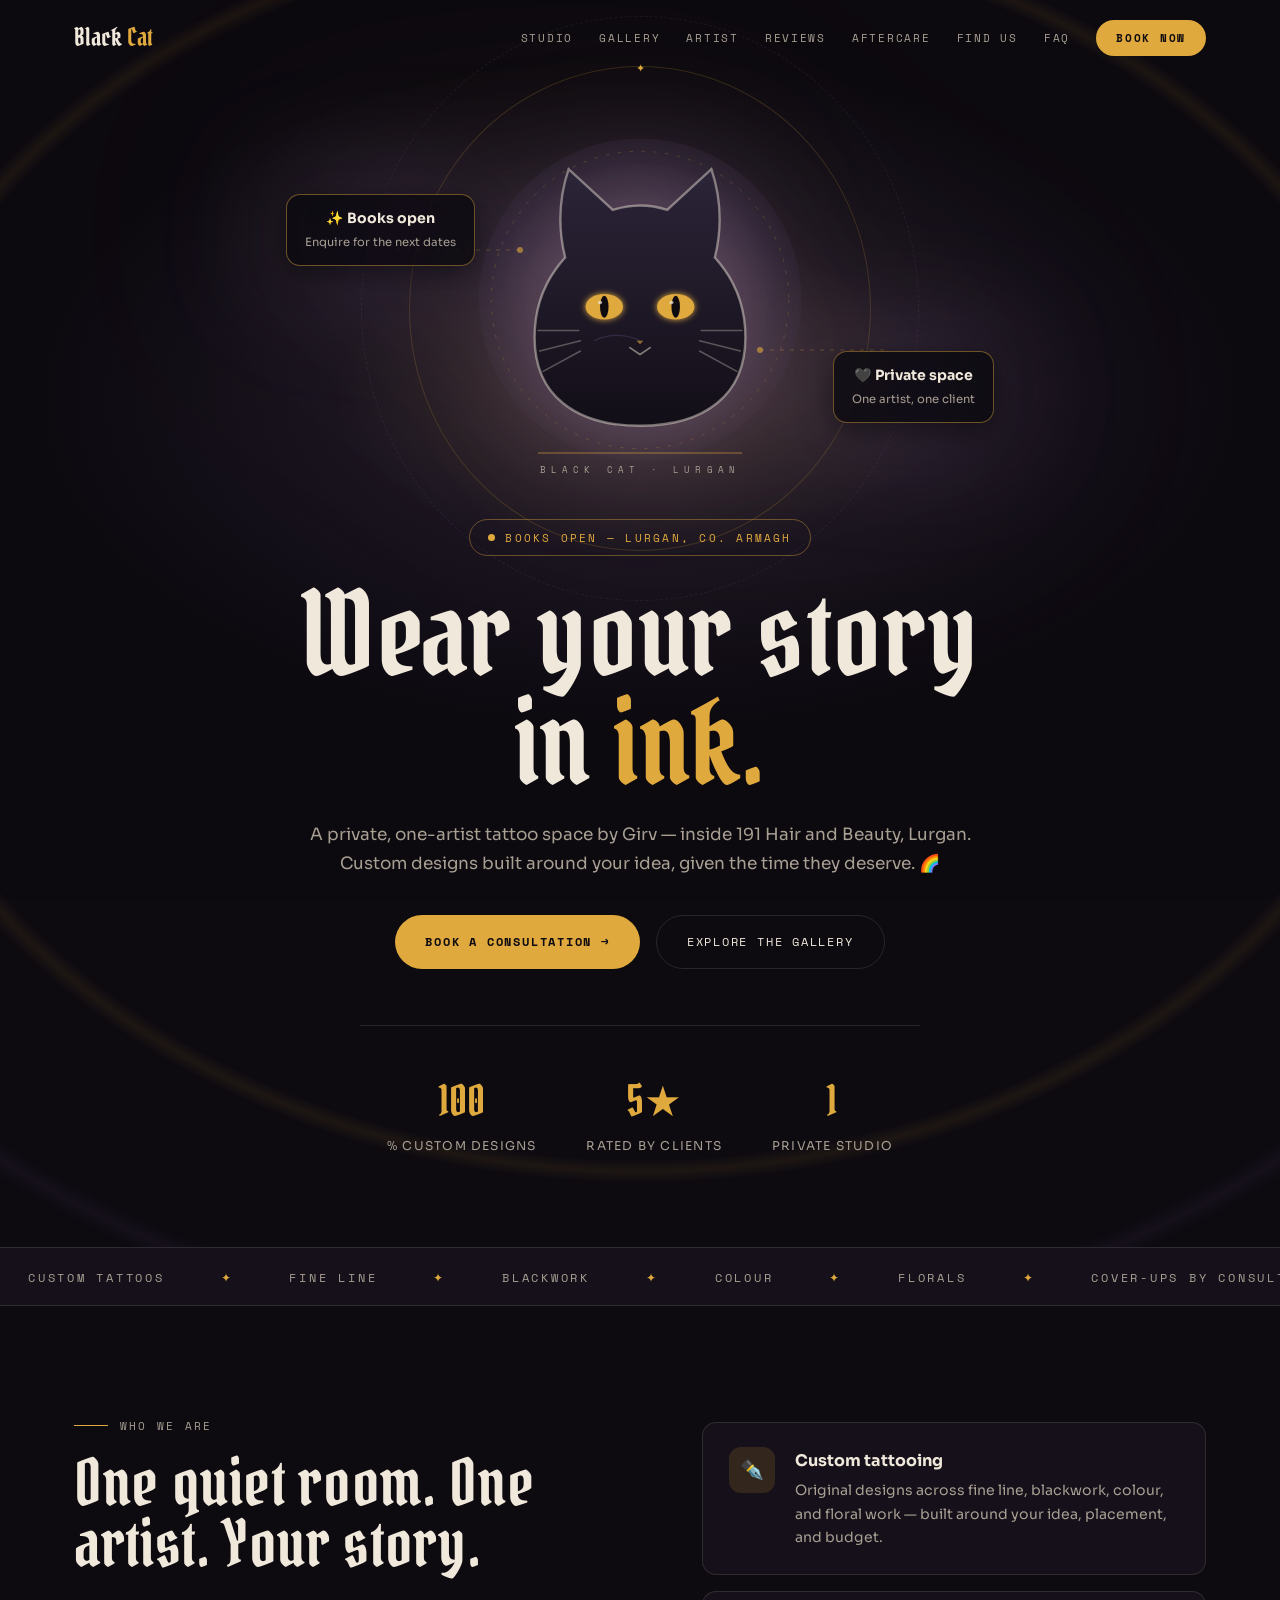
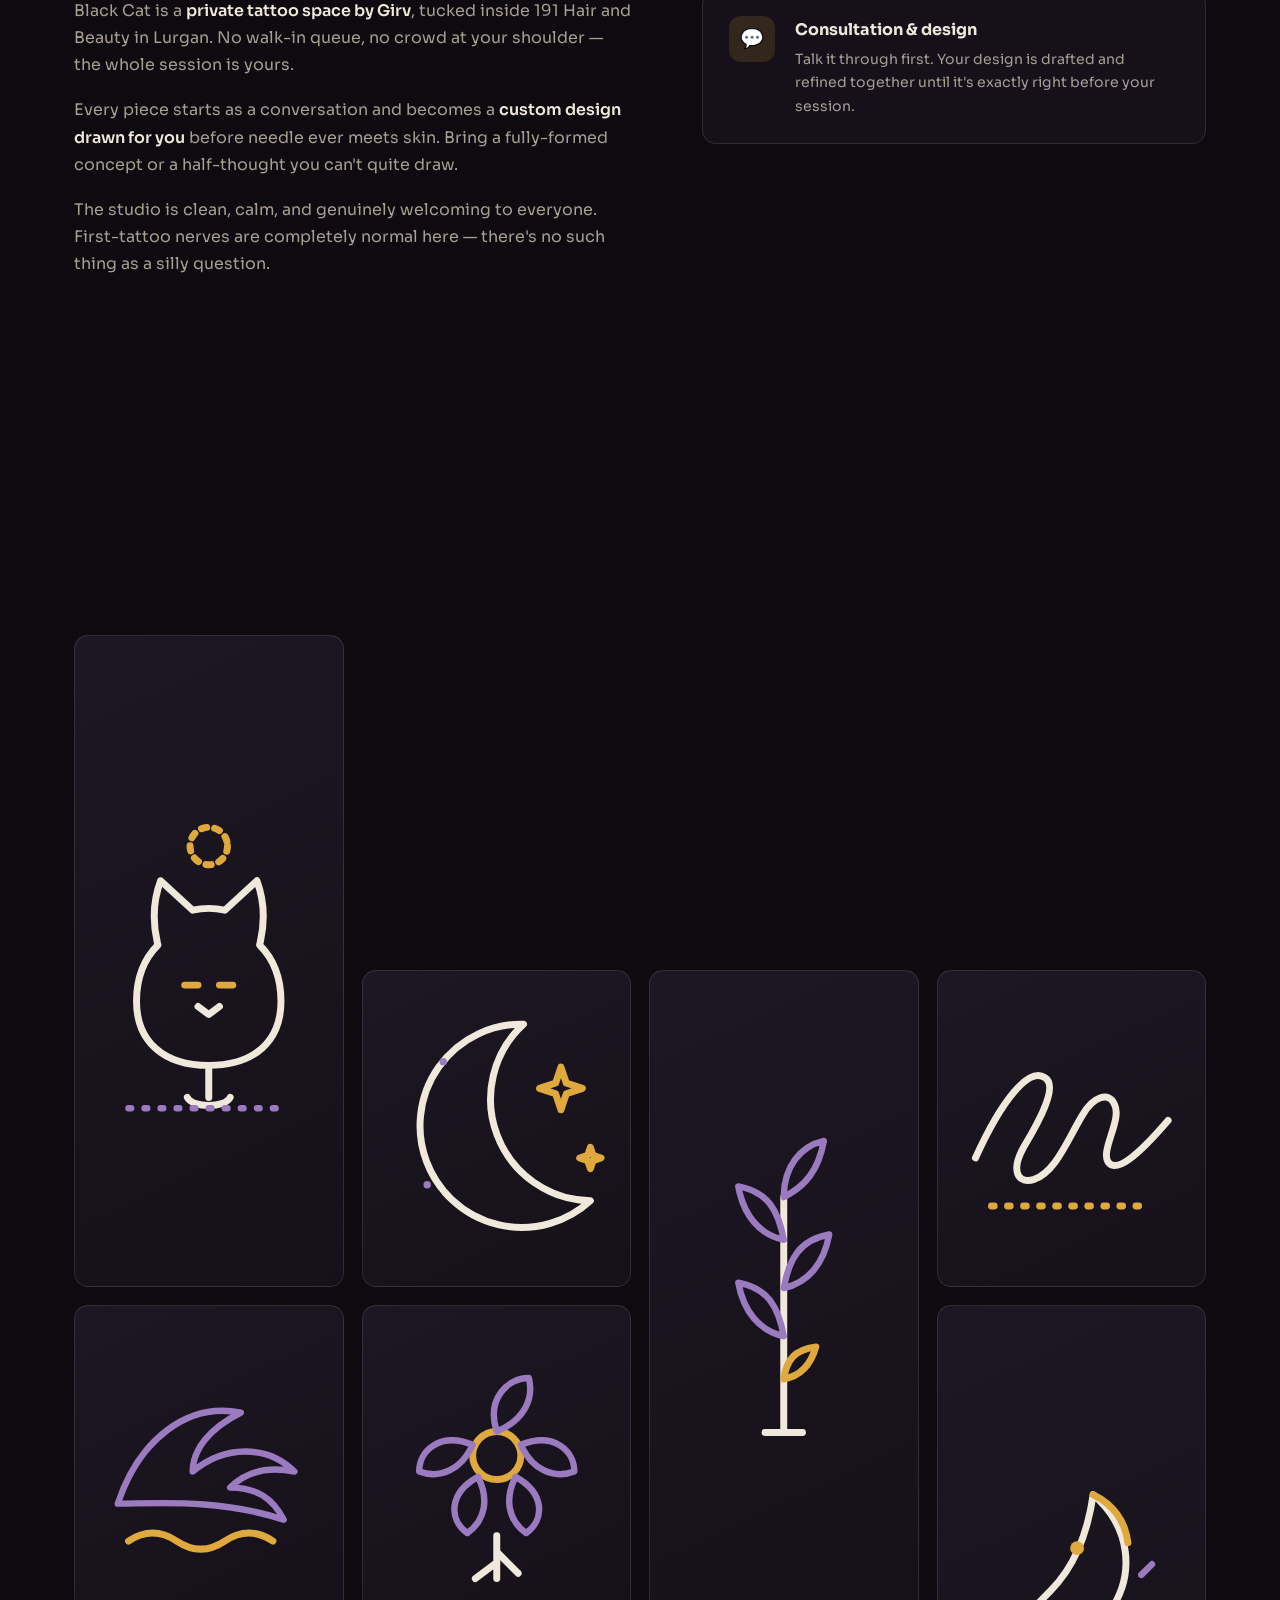
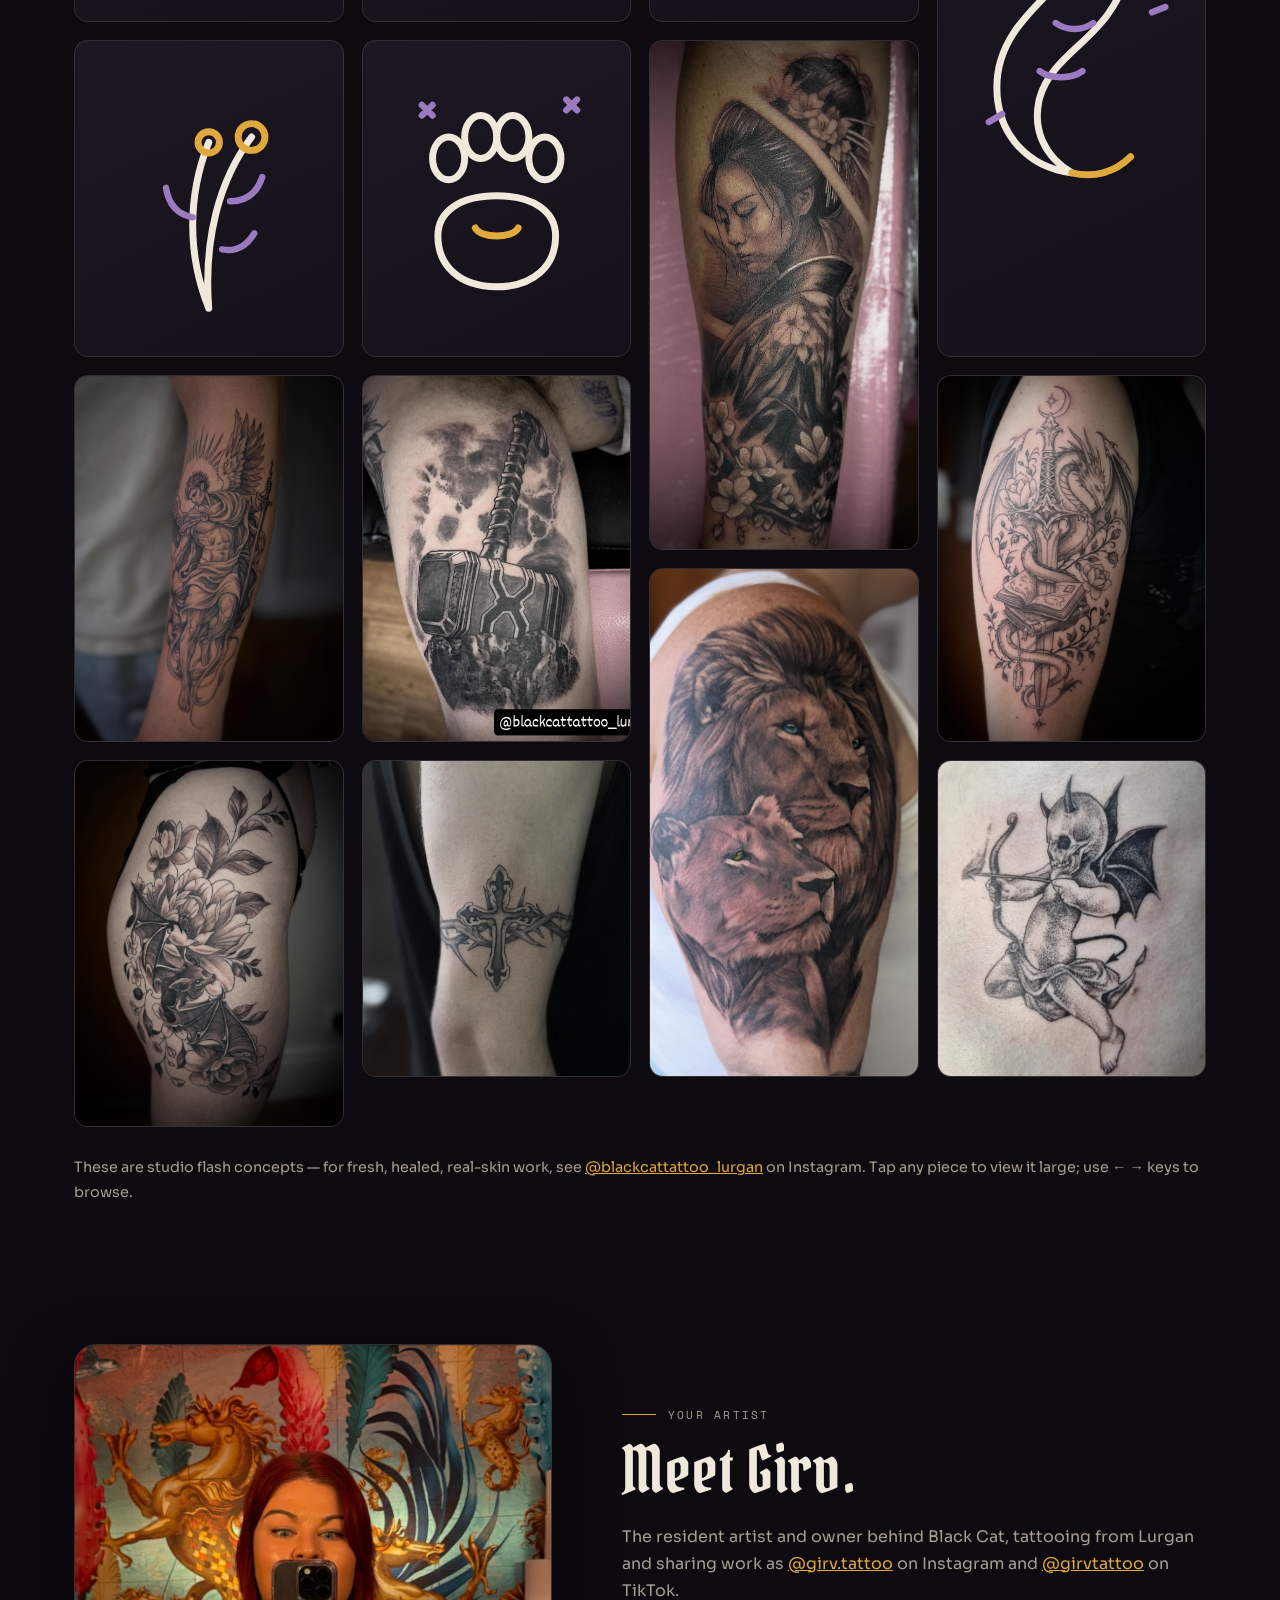
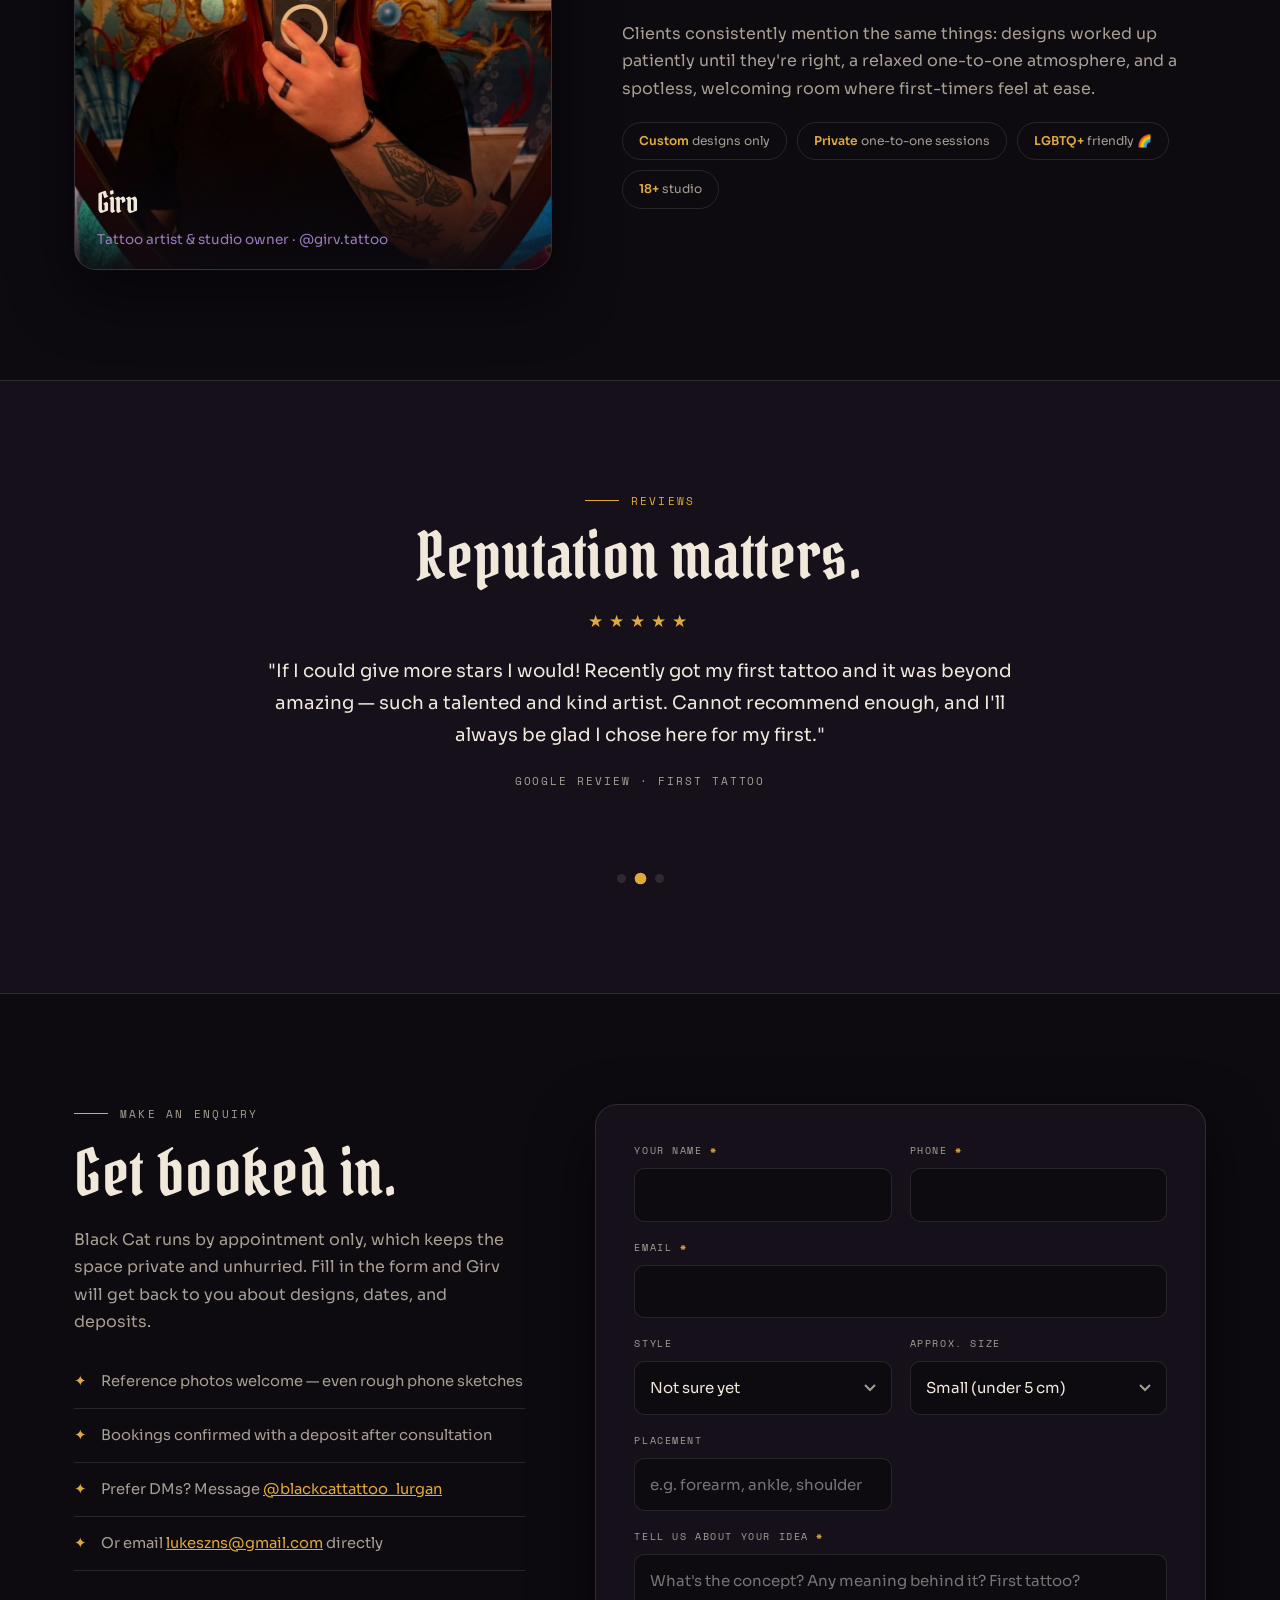
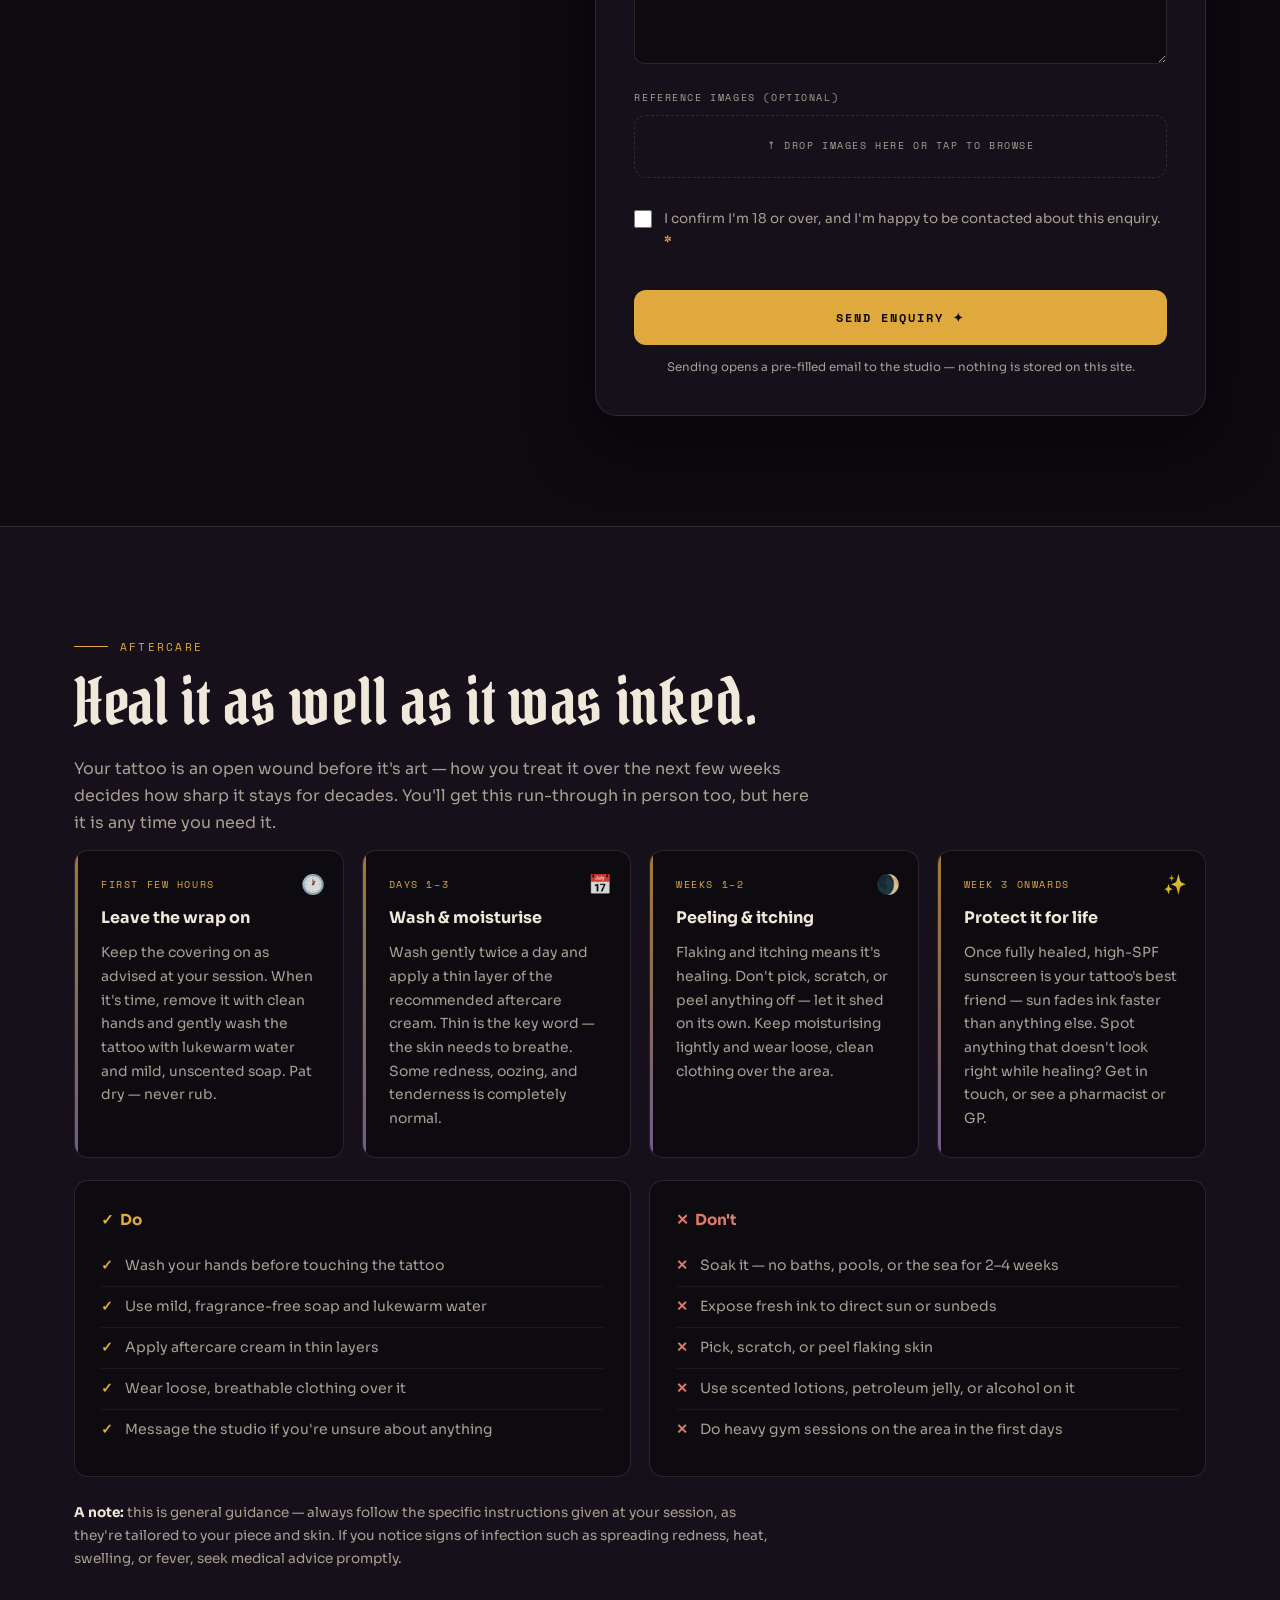
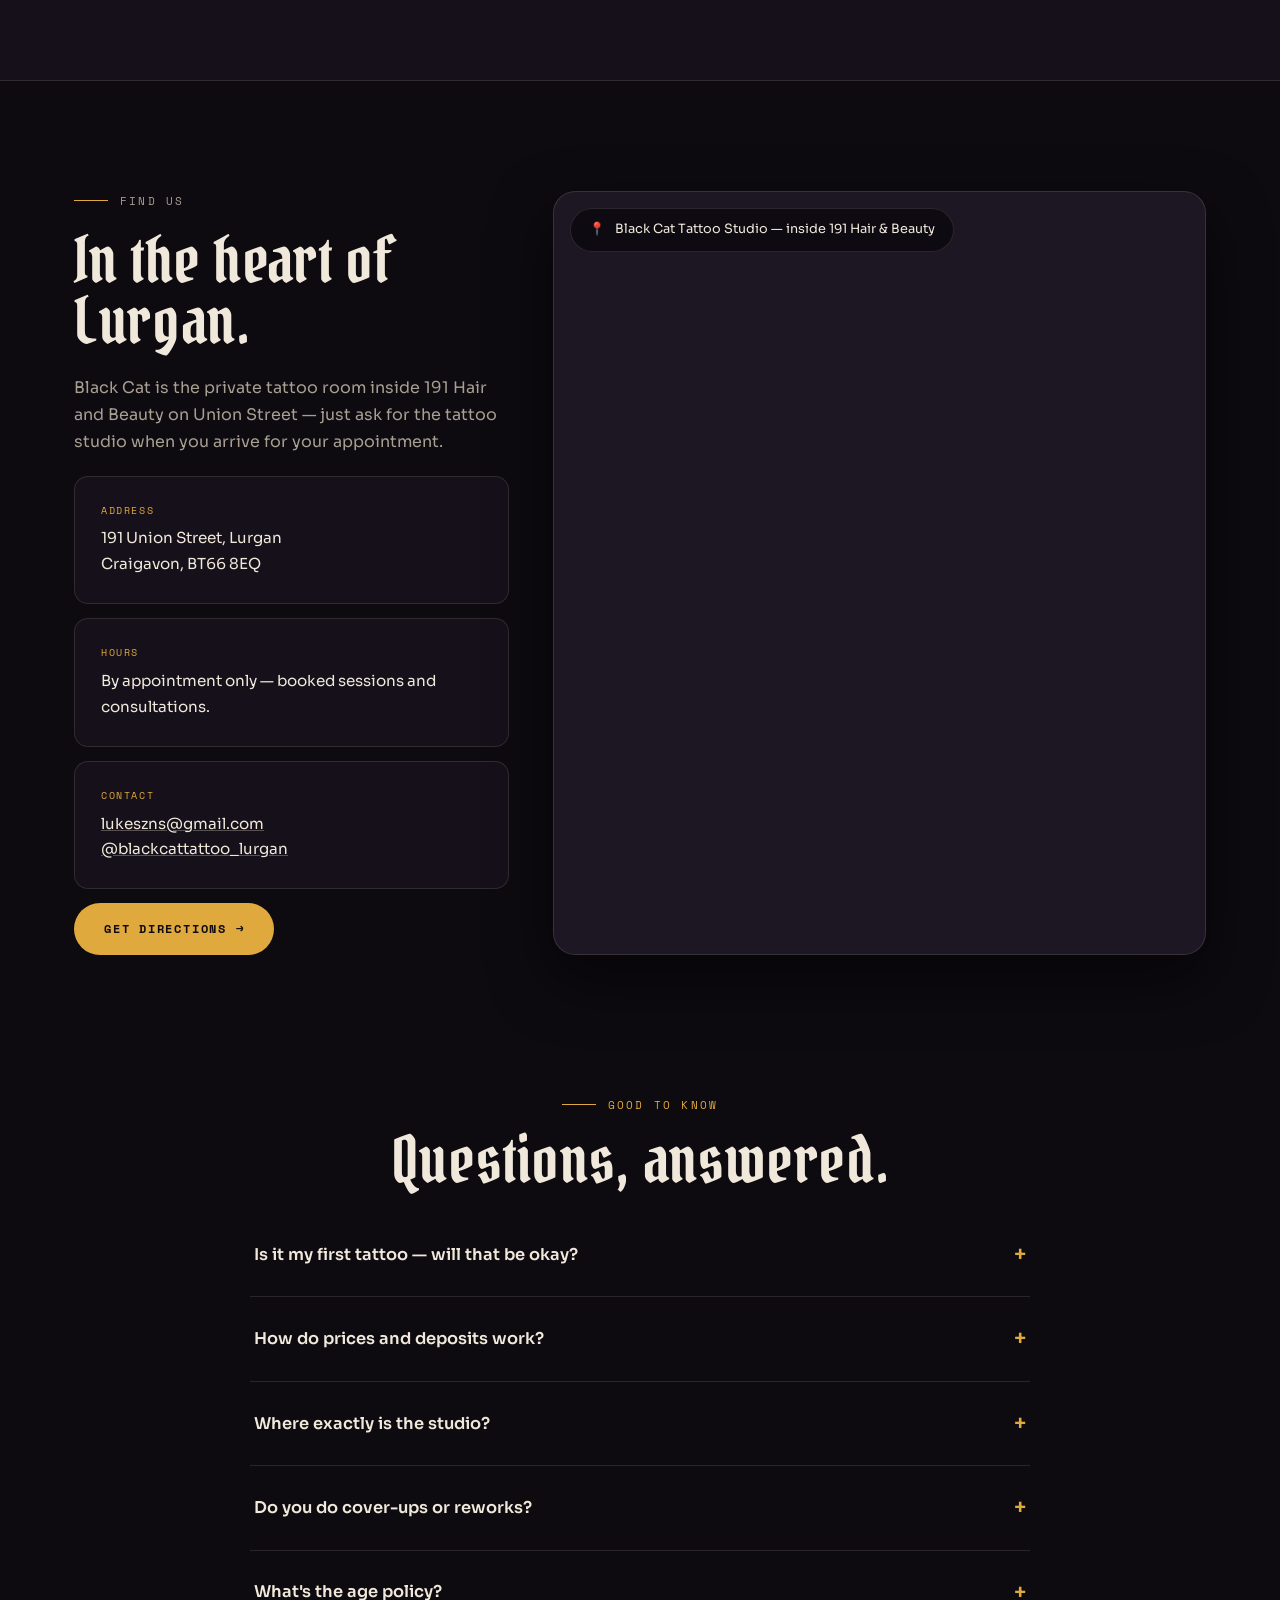
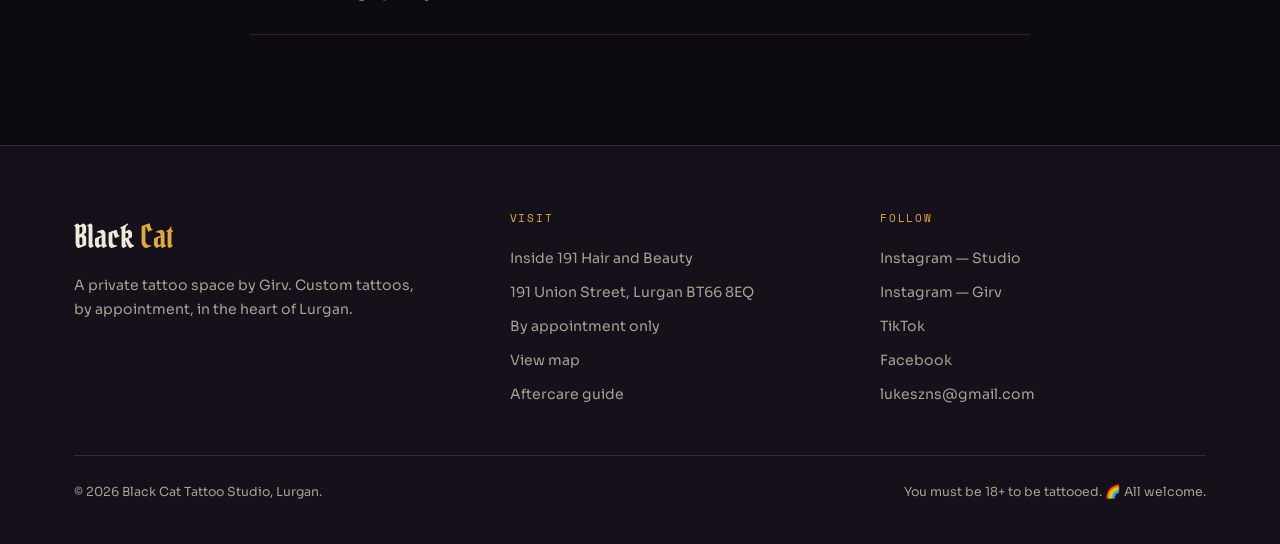
==== index.html @ 0705866d "Rename black-cat-tattoo-v4.html to index.html" ====
<!DOCTYPE html>
<html lang="en">
<head>
<meta charset="UTF-8">
<meta name="viewport" content="width=device-width, initial-scale=1.0">
<title>Black Cat Tattoo Studio — Lurgan | Wear Your Story</title>
<meta name="description" content="Black Cat Tattoo Studio — a private tattoo space by Girv inside 191 Hair and Beauty, Lurgan. Custom tattoos by appointment. Books open. Enquire online.">
<link rel="preconnect" href="https://fonts.googleapis.com">
<link rel="preconnect" href="https://fonts.gstatic.com" crossorigin>
<link href="https://fonts.googleapis.com/css2?family=Pirata+One&family=Sora:wght@300;400;500;600;700;800&family=Space+Mono:wght@400;700&display=swap" rel="stylesheet">
<style>
  :root{
    --ink:#0d0a10;
    --ink-2:#151019;
    --ink-3:#1d1723;
    --bone:#f0e8db;
    --dim:#a89f93;
    --gold:#e0a93e;
    --gold-soft:rgba(224,169,62,.14);
    --violet:#9a7bc0;
    --line:rgba(240,232,219,.12);
    --shadow:0 24px 60px rgba(0,0,0,.5);
    --r:14px;
    --max:1180px;
  }
  *{margin:0;padding:0;box-sizing:border-box}
  html{scroll-behavior:smooth}
  body{
    background:var(--ink);color:var(--bone);
    font-family:'Sora',sans-serif;font-size:16px;line-height:1.7;
    -webkit-font-smoothing:antialiased;
  }
  /* Scoped to a wrapper (not body/html) so fixed nav/progress-bar don't hit the
     iOS Safari bug where overflow-x:hidden on an ancestor breaks position:fixed
     during scroll (causes the nav to glitch/ghost-repaint instead of staying put). */
  .page-wrap{overflow-x:hidden}
  ::selection{background:var(--gold);color:var(--ink)}
  a{color:inherit}
  button{font:inherit;color:inherit;background:none;border:none;cursor:pointer}
  .mono{font-family:'Space Mono',monospace;font-size:.7rem;letter-spacing:.2em;text-transform:uppercase}
  .display{font-family:'Pirata One',serif;font-weight:400;line-height:.95;letter-spacing:.01em}
  .wrap{max-width:var(--max);margin:0 auto;padding:0 24px}
  .eyebrow{color:var(--gold);margin-bottom:16px;display:flex;align-items:center;gap:12px}
  .eyebrow::before{content:"";width:34px;height:1px;background:var(--gold)}
  h2.display{font-size:clamp(2.4rem,5.5vw,4rem);margin-bottom:22px}
  section{padding:110px 0;position:relative}

  /* ---------- Progress bar + nav ---------- */
  #progress{position:fixed;top:0;left:0;height:2px;background:linear-gradient(90deg,var(--gold),var(--violet));width:0;z-index:80}
  nav{position:fixed;top:0;left:0;right:0;z-index:70;transition:background .3s,border-color .3s;border-bottom:1px solid transparent}
  nav.scrolled{background:rgba(13,10,16,.86);backdrop-filter:blur(14px);border-color:var(--line)}
  .nav-inner{max-width:var(--max);margin:0 auto;display:flex;align-items:center;justify-content:space-between;padding:16px 24px}
  .nav-mark{font-family:'Pirata One',serif;font-size:1.55rem;text-decoration:none}
  .nav-mark span{color:var(--gold)}
  .nav-links{display:flex;gap:26px;list-style:none;align-items:center}
  .nav-links a{text-decoration:none;color:var(--dim);font-family:'Space Mono',monospace;font-size:.68rem;letter-spacing:.16em;text-transform:uppercase;transition:color .2s}
  .nav-links a:hover,.nav-links a:focus-visible{color:var(--gold)}
  .nav-cta{background:var(--gold);color:var(--ink)!important;padding:10px 20px;border-radius:999px;font-weight:700}
  .nav-cta:hover{background:var(--bone)}
  .burger{display:none;flex-direction:column;gap:5px;padding:8px}
  .burger span{display:block;width:24px;height:2px;background:var(--bone);transition:.3s}
  @media(max-width:820px){
    /* On mobile the nav scrolls away with the page instead of staying pinned */
    nav{position:static;background:var(--ink-2);border-bottom:1px solid var(--line)}
    nav.scrolled{backdrop-filter:none}
    .nav-links{position:fixed;inset:0;background:rgba(13,10,16,.97);flex-direction:column;justify-content:center;gap:34px;transform:translateY(-100%);transition:transform .4s;font-size:1rem}
    .nav-links.open{transform:none}
    .nav-links a{font-size:.9rem}
    .burger{display:flex;z-index:75}
    .burger.open span:nth-child(1){transform:translateY(7px) rotate(45deg)}
    .burger.open span:nth-child(2){opacity:0}
    .burger.open span:nth-child(3){transform:translateY(-7px) rotate(-45deg)}
  }

  /* ---------- Hero — centred full-bleed ---------- */
  header{
    min-height:100svh;display:flex;flex-direction:column;align-items:center;
    justify-content:center;text-align:center;
    padding:130px 24px 90px;position:relative;overflow:hidden;
  }
  /* Nav no longer overlays the hero on mobile (it scrolls away above), so it
     needs much less reserved top padding than the fixed-nav desktop layout. */
  @media(max-width:820px){
    header{min-height:calc(100svh - 76px);padding-top:56px}
  }
  .hero-bg{position:fixed;inset:0;z-index:-2;background:var(--ink)}
  /* Layered radial glows centred for the cat emblem */
  .hero-bg::before{
    content:"";position:absolute;inset:0;
    background:
      radial-gradient(ellipse 70% 55% at 50% 44%, rgba(154,123,192,.18), transparent 68%),
      radial-gradient(ellipse 40% 30% at 50% 44%, rgba(224,169,62,.13), transparent 60%);
    animation:drift 18s ease-in-out infinite alternate;
  }
  @keyframes drift{to{transform:scale(1.08) translateY(-2%)}}
  /* Decorative concentric ring lines */
  header::before{
    content:"";position:absolute;inset:0;
    background:
      radial-gradient(ellipse 64% 52% at 50% 44%, transparent 94%, rgba(224,169,62,.08) 96%, transparent 98%),
      radial-gradient(ellipse 82% 66% at 50% 44%, transparent 94%, rgba(154,123,192,.06) 96%, transparent 98%);
    pointer-events:none;z-index:0;
  }
  .grain{position:fixed;inset:0;z-index:-1;pointer-events:none;opacity:.5;
    background-image:url("data:image/svg+xml,%3Csvg xmlns='http://www.w3.org/2000/svg' width='120' height='120'%3E%3Cfilter id='n'%3E%3CfeTurbulence type='fractalNoise' baseFrequency='0.9' numOctaves='2'/%3E%3CfeColorMatrix values='0 0 0 0 0 0 0 0 0 0 0 0 0 0 0 0 0 0 0.04 0'/%3E%3C/filter%3E%3Crect width='120' height='120' filter='url(%23n)'/%3E%3C/svg%3E");}

  /* Cat emblem — big centred logo */
  .hero-emblem{
    position:relative;z-index:1;
    width:min(340px,62vw);margin:0 auto 32px;
    filter:drop-shadow(0 0 60px rgba(154,123,192,.35)) drop-shadow(0 0 120px rgba(224,169,62,.15));
    animation:emblemFloat 8s ease-in-out infinite;
    cursor:default;
    perspective:800px;
    transform-style:preserve-3d;
    transition:transform .18s ease-out;
  }
  @keyframes emblemFloat{0%,100%{transform:translateY(0)}50%{transform:translateY(-14px)}}
  /* Pause float on hover so tilt takes over cleanly */
  .hero-emblem:hover{animation-play-state:paused}
  .hero-emblem svg{width:100%;display:block;transform-style:preserve-3d;transition:transform .2s ease-out}

  /* Floating chips anchored to emblem */
  .hero-emblem .floating-chip{
    position:absolute;
    border:1px solid rgba(224,169,62,.45);
    background:rgba(13,10,16,.82);
    backdrop-filter:blur(10px);
    border-radius:14px;padding:12px 18px;
    box-shadow:0 8px 32px rgba(0,0,0,.5);
    pointer-events:none;
    z-index:10;
  }
  .hero-emblem .floating-chip .t{font-weight:700;font-size:.88rem;white-space:nowrap}
  .hero-emblem .floating-chip .s{color:var(--dim);font-size:.72rem;white-space:nowrap;margin-top:2px}
  /* Chip positions — outside the emblem card edges */
  .chip-1{
    top:18%;left:-54%;
    animation:chipFloat 6s ease-in-out infinite;
  }
  .chip-2{
    bottom:18%;right:-54%;
    animation:chipFloat 7s ease-in-out infinite reverse;
  }
  @keyframes chipFloat{0%,100%{transform:translateY(0)}50%{transform:translateY(-10px)}}
  /* Connector lines from chip to emblem (SVG overlay) */
  .chip-connector{
    position:absolute;inset:0;pointer-events:none;overflow:visible;z-index:5;
  }
  /* Mobile: stack chips below emblem in normal flow (avoids overlap with kicker) */
  @media(max-width:640px){
    .hero-emblem{display:flex;flex-direction:column;align-items:center;gap:14px}
    .orbit,.orbit-2,.chip-connector{display:none}
    .hero-emblem .floating-chip{position:static;transform:none!important;width:min(280px,80vw)}
    .floating-chip .t,.floating-chip .s{white-space:normal;text-align:center}
  }

  /* Orbit ring that spins around the emblem */
  .orbit{
    position:absolute;inset:-18%;border-radius:50%;
    border:1px solid rgba(224,169,62,.18);
    animation:spin 30s linear infinite;pointer-events:none;
  }
  .orbit::after{
    content:"✦";position:absolute;top:-8px;left:50%;transform:translateX(-50%);
    color:var(--gold);font-size:.7rem;
    animation:spin 30s linear infinite reverse;/* counter-rotate to keep upright */
  }
  .orbit-2{
    position:absolute;inset:-32%;border-radius:50%;
    border:1px dashed rgba(154,123,192,.12);
    animation:spin 50s linear infinite reverse;pointer-events:none;
  }
  @keyframes spin{to{transform:rotate(360deg)}}

  .hero-kicker{display:inline-flex;align-items:center;gap:10px;border:1px solid rgba(224,169,62,.4);border-radius:999px;padding:8px 18px;color:var(--gold);margin-bottom:24px;position:relative;z-index:1}
  .hero-kicker .dot{width:7px;height:7px;border-radius:50%;background:var(--gold);animation:pulse 2s infinite}
  @keyframes pulse{50%{opacity:.3}}
  header h1{font-size:clamp(3.2rem,9vw,7.8rem);position:relative;z-index:1;line-height:.92}
  header h1 em{font-style:normal;color:var(--gold)}
  .hero-copy{margin-top:22px;color:var(--dim);max-width:52ch;font-size:1.06rem;position:relative;z-index:1;margin-left:auto;margin-right:auto}
  .hero-btns{margin-top:36px;display:flex;gap:16px;flex-wrap:wrap;justify-content:center;position:relative;z-index:1}
  .btn{display:inline-flex;align-items:center;gap:10px;text-decoration:none;font-family:'Space Mono',monospace;font-size:.74rem;letter-spacing:.15em;text-transform:uppercase;padding:16px 30px;border-radius:999px;transition:.25s}
  .btn-gold{background:var(--gold);color:var(--ink);font-weight:700}
  .btn-gold:hover{background:var(--bone);transform:translateY(-2px)}
  .btn-ghost{border:1px solid var(--line)}
  .btn-ghost:hover{border-color:var(--gold);color:var(--gold);transform:translateY(-2px)}
  .hero-stats{display:flex;gap:50px;margin-top:56px;flex-wrap:wrap;justify-content:center;position:relative;z-index:1;
    border-top:1px solid var(--line);padding-top:40px;width:100%;max-width:560px}
  .stat .num{font-family:'Pirata One',serif;font-size:2.6rem;color:var(--gold)}
  .stat .lbl{color:var(--dim);font-size:.76rem;letter-spacing:.1em;text-transform:uppercase}

  .cat-eyes{transform-origin:center;animation:blink 6s infinite}
  @keyframes blink{0%,92%,100%{transform:scaleY(1)}94%,96%{transform:scaleY(.05)}}

  /* ---------- Marquee ---------- */
  .marquee{border-top:1px solid var(--line);border-bottom:1px solid var(--line);overflow:hidden;white-space:nowrap;padding:15px 0;background:var(--ink-2)}
  .marquee-track{display:inline-block;animation:scroll 26s linear infinite}
  .marquee:hover .marquee-track{animation-play-state:paused}
  @keyframes scroll{to{transform:translateX(-50%)}}
  .marquee span{font-family:'Space Mono',monospace;font-size:.72rem;letter-spacing:.24em;text-transform:uppercase;color:var(--dim);padding:0 28px}
  .marquee .star{color:var(--gold)}

  /* ---------- About ---------- */
  .about-grid{display:grid;grid-template-columns:1.05fr .95fr;gap:70px;align-items:center}
  @media(max-width:900px){.about-grid{grid-template-columns:1fr;gap:44px}}
  .about p{color:var(--dim);margin-bottom:18px;max-width:56ch}
  .about p strong{color:var(--bone);font-weight:600}
  .service-cards{display:grid;gap:16px}
  .svc{border:1px solid var(--line);border-radius:var(--r);padding:24px 26px;background:var(--ink-2);display:flex;gap:20px;align-items:flex-start;transition:.3s;cursor:default}
  .svc:hover{border-color:rgba(224,169,62,.45);transform:translateX(6px)}
  .svc .ico{width:46px;height:46px;flex:none;border-radius:12px;background:var(--gold-soft);display:grid;place-items:center;color:var(--gold);font-size:1.2rem}
  .svc h3{font-size:1rem;font-weight:700;margin-bottom:4px}
  .svc p{color:var(--dim);font-size:.88rem;margin:0}

  /* ---------- Gallery ---------- */
  .gal-head{display:flex;justify-content:space-between;align-items:flex-end;gap:30px;flex-wrap:wrap;margin-bottom:36px}
  .filters{display:flex;gap:10px;flex-wrap:wrap}
  .filter{border:1px solid var(--line);border-radius:999px;padding:9px 20px;font-family:'Space Mono',monospace;font-size:.66rem;letter-spacing:.14em;text-transform:uppercase;color:var(--dim);transition:.25s}
  .filter:hover{color:var(--bone);border-color:var(--dim)}
  .filter.active{background:var(--gold);border-color:var(--gold);color:var(--ink);font-weight:700}
  .gallery{display:grid;grid-template-columns:repeat(4,1fr);gap:18px;grid-auto-flow:dense}
  @media(max-width:1000px){.gallery{grid-template-columns:repeat(3,1fr)}}
  @media(max-width:720px){.gallery{grid-template-columns:repeat(2,1fr);gap:10px}}
  .piece{
    position:relative;border:1px solid var(--line);border-radius:var(--r);overflow:hidden;
    background:linear-gradient(155deg,var(--ink-3),var(--ink-2));aspect-ratio:.85;
    cursor:pointer;transform-style:preserve-3d;transition:transform .2s ease-out, opacity .35s, border-color .3s;
  }
  .piece.tall{grid-row:span 2;aspect-ratio:auto}
  .piece svg{width:100%;height:100%;display:block;transition:transform .5s}
  .piece:hover svg{transform:scale(1.06)}
  .piece:hover,.piece:active{border-color:rgba(224,169,62,.5)}
  .piece .meta{
    position:absolute;left:0;right:0;bottom:0;padding:40px 16px 14px;
    background:linear-gradient(transparent, rgba(13,10,16,.92));
    display:flex;justify-content:space-between;align-items:flex-end;gap:10px;
    opacity:0;transform:translateY(8px);transition:.3s;
  }
  .piece:hover .meta,.piece:focus-visible .meta{opacity:1;transform:none}
  .piece .meta .t{font-weight:700;font-size:.9rem}
  .piece .meta .s{color:var(--gold);font-family:'Space Mono',monospace;font-size:.6rem;letter-spacing:.14em;text-transform:uppercase}
  .piece.hidden{display:none}
  .piece .shine{position:absolute;inset:0;background:radial-gradient(320px circle at var(--mx,50%) var(--my,50%), rgba(240,232,219,.08), transparent 45%);pointer-events:none;opacity:0;transition:opacity .3s}
  .piece:hover .shine{opacity:1}
  /* Touch devices can't hover — keep captions visible so the grid still reads as a labelled gallery */
  @media(hover:none){
    .piece .meta{opacity:1;transform:none;padding:22px 10px 8px}
    .piece .meta .t{font-size:.72rem}
    .piece .meta .s{font-size:.52rem}
  }
  @media(max-width:480px){
    .gallery{gap:8px}
    .piece .meta{padding:20px 8px 7px}
    .piece .meta .t{font-size:.68rem}
    .piece .meta .s{font-size:.5rem}
  }
  .gal-note{margin-top:28px;color:var(--dim);font-size:.9rem}
  .gal-note a{color:var(--gold)}

  /* Lightbox */
  .lightbox{position:fixed;inset:0;z-index:100;background:rgba(13,10,16,.94);backdrop-filter:blur(10px);display:none;align-items:center;justify-content:center;padding:24px}
  .lightbox.open{display:flex}
  .lb-inner{max-width:640px;width:100%;position:relative;animation:lbIn .35s ease}
  @keyframes lbIn{from{opacity:0;transform:scale(.94)}}
  .lb-art{border:1px solid var(--line);border-radius:20px;overflow:hidden;background:linear-gradient(155deg,var(--ink-3),var(--ink-2));box-shadow:var(--shadow)}
  .lb-art svg{width:100%;height:auto;max-height:62vh;display:block}
  .lb-info{display:flex;justify-content:space-between;align-items:center;gap:16px;padding:18px 6px 0}
  .lb-info .t{font-family:'Pirata One',serif;font-size:1.7rem}
  .lb-info .s{color:var(--gold);font-family:'Space Mono',monospace;font-size:.64rem;letter-spacing:.16em;text-transform:uppercase}
  .lb-info .want{font-family:'Space Mono',monospace;font-size:.64rem;letter-spacing:.12em;text-transform:uppercase;color:var(--ink);background:var(--gold);border-radius:999px;padding:10px 18px;text-decoration:none;font-weight:700;white-space:nowrap}
  .lb-btn{position:absolute;top:50%;transform:translateY(-50%);width:46px;height:46px;border-radius:50%;border:1px solid var(--line);background:rgba(21,16,25,.85);display:grid;place-items:center;font-size:1.2rem;transition:.2s}
  .lb-btn:hover{border-color:var(--gold);color:var(--gold)}
  .lb-prev{left:-64px}.lb-next{right:-64px}
  .lb-close{position:absolute;top:-52px;right:0;width:42px;height:42px;border-radius:50%;border:1px solid var(--line);background:rgba(21,16,25,.85);font-size:1.05rem}
  .lb-close:hover{border-color:var(--gold);color:var(--gold)}
  @media(max-width:820px){.lb-prev{left:8px;top:auto;bottom:-60px;transform:none}.lb-next{right:8px;top:auto;bottom:-60px;transform:none}}

  /* ---------- Artist ---------- */
  .artist-grid{display:grid;grid-template-columns:.9fr 1.1fr;gap:70px;align-items:center}
  @media(max-width:900px){.artist-grid{grid-template-columns:1fr;gap:44px}}
  .artist-visual{border:1px solid var(--line);border-radius:22px;overflow:hidden;background:linear-gradient(160deg,#211a29,var(--ink-2));box-shadow:var(--shadow);position:relative}
  .artist-visual svg{width:100%;display:block}
  .artist-tagline{position:absolute;bottom:0;left:0;right:0;padding:44px 22px 18px;background:linear-gradient(transparent, rgba(13,10,16,.9))}
  .artist-tagline .t{font-family:'Pirata One',serif;font-size:1.8rem}
  .artist-tagline .s{color:var(--violet);font-size:.85rem}
  .artist p{color:var(--dim);margin-bottom:16px;max-width:54ch}
  .badges{display:flex;gap:10px;flex-wrap:wrap;margin-top:20px}
  .badge{border:1px solid var(--line);border-radius:999px;padding:8px 16px;font-size:.76rem;color:var(--dim)}
  .badge b{color:var(--gold);font-weight:600}

  /* ---------- Testimonials ---------- */
  .testis{background:var(--ink-2);border-top:1px solid var(--line);border-bottom:1px solid var(--line)}
  .t-slider{max-width:760px;margin:0 auto}
  .t-slides{position:relative;min-height:230px}
  @media(max-width:640px){.t-slides{min-height:340px}}
  @media(max-width:420px){.t-slides{min-height:400px}}
  .t-slide{position:absolute;inset:0;opacity:0;transform:translateY(14px);transition:.5s;pointer-events:none;text-align:center}
  .t-slide.active{opacity:1;transform:none;pointer-events:auto}
  .t-stars{color:var(--gold);letter-spacing:6px;font-size:1.05rem;margin-bottom:18px}
  .t-slide p{font-size:1.15rem;line-height:1.75;color:var(--bone)}
  .t-slide .who{margin-top:20px;color:var(--dim);font-family:'Space Mono',monospace;font-size:.68rem;letter-spacing:.18em;text-transform:uppercase}
  .t-dots{display:flex;gap:10px;justify-content:center;margin-top:36px}
  .t-dot{width:9px;height:9px;border-radius:50%;background:var(--line);transition:.3s}
  .t-dot.active{background:var(--gold);transform:scale(1.3)}

  /* ---------- Booking ---------- */
  .book-grid{display:grid;grid-template-columns:.85fr 1.15fr;gap:70px;align-items:flex-start}
  @media(max-width:940px){.book-grid{grid-template-columns:1fr;gap:44px}}
  .book-side p{color:var(--dim);max-width:44ch;margin-bottom:20px}
  .book-list{list-style:none;margin-top:12px}
  .book-list li{display:flex;gap:14px;padding:14px 0;border-bottom:1px solid var(--line);color:var(--dim);font-size:.92rem}
  .book-list li::before{content:"✦";color:var(--gold)}
  .form-card{border:1px solid var(--line);border-radius:22px;background:var(--ink-2);padding:38px;box-shadow:var(--shadow)}
  @media(max-width:520px){.form-card{padding:26px 20px}}
  .form-grid{display:grid;grid-template-columns:1fr 1fr;gap:18px}
  .form-grid .full{grid-column:1/-1}
  @media(max-width:560px){.form-grid{grid-template-columns:1fr}}
  .field label{display:block;font-family:'Space Mono',monospace;font-size:.62rem;letter-spacing:.16em;text-transform:uppercase;color:var(--dim);margin-bottom:8px}
  .field label b{color:var(--gold)}
  .field input,.field select,.field textarea{
    width:100%;background:var(--ink);border:1px solid var(--line);border-radius:10px;
    color:var(--bone);font:inherit;font-size:.94rem;padding:13px 15px;transition:border-color .2s, box-shadow .2s;
  }
  .field textarea{resize:vertical;min-height:110px}
  .field input:focus,.field select:focus,.field textarea:focus{outline:none;border-color:var(--gold);box-shadow:0 0 0 3px rgba(224,169,62,.15)}
  .field select{appearance:none;background-image:url("data:image/svg+xml,%3Csvg xmlns='http://www.w3.org/2000/svg' width='12' height='8'%3E%3Cpath d='M1 1l5 5 5-5' stroke='%23a89f93' stroke-width='2' fill='none'/%3E%3C/svg%3E");background-repeat:no-repeat;background-position:right 15px center}
  .field .err{color:#e07a6a;font-size:.74rem;margin-top:6px;display:none}
  .field.invalid input,.field.invalid select,.field.invalid textarea{border-color:#e07a6a}
  .field.invalid .err{display:block}
  .upload{border:1.5px dashed var(--line);border-radius:12px;padding:22px;text-align:center;color:var(--dim);font-size:.86rem;cursor:pointer;transition:.25s}
  .upload:hover,.upload.drag{border-color:var(--gold);color:var(--gold);background:var(--gold-soft)}
  .upload input{display:none}
  .previews{display:flex;gap:10px;flex-wrap:wrap;margin-top:12px}
  .previews img{width:64px;height:64px;object-fit:cover;border-radius:8px;border:1px solid var(--line)}
  .check{display:flex;gap:12px;align-items:flex-start;font-size:.84rem;color:var(--dim)}
  .check input{width:18px;height:18px;margin-top:2px;accent-color:var(--gold)}
  .submit-btn{width:100%;background:var(--gold);color:var(--ink);border-radius:12px;padding:17px;font-family:'Space Mono',monospace;font-size:.78rem;letter-spacing:.16em;text-transform:uppercase;font-weight:700;transition:.25s}
  .submit-btn:hover{background:var(--bone);transform:translateY(-2px)}
  .form-success{display:none;text-align:center;padding:40px 10px}
  .form-success.show{display:block;animation:lbIn .4s ease}
  .form-success .big{font-family:'Pirata One',serif;font-size:2.4rem;color:var(--gold);margin:14px 0 10px}
  .form-success p{color:var(--dim);max-width:40ch;margin:0 auto 8px}

  /* ---------- FAQ ---------- */
  .faq{max-width:780px;margin:0 auto}
  .q{border-bottom:1px solid var(--line)}
  .q button{width:100%;display:flex;justify-content:space-between;align-items:center;gap:20px;padding:24px 4px;text-align:left;font-weight:600;font-size:1.02rem;transition:color .2s}
  .q button:hover{color:var(--gold)}
  .q .plus{color:var(--gold);font-size:1.3rem;transition:transform .3s;flex:none}
  .q.open .plus{transform:rotate(45deg)}
  .q .a{max-height:0;overflow:hidden;transition:max-height .4s ease}
  .q .a p{color:var(--dim);padding:0 4px 24px;font-size:.94rem;max-width:64ch}

  /* ---------- Footer ---------- */
  footer{border-top:1px solid var(--line);padding:64px 0 40px;background:var(--ink-2)}
  .foot-grid{display:grid;grid-template-columns:1.2fr 1fr 1fr;gap:44px;margin-bottom:44px}
  @media(max-width:760px){.foot-grid{grid-template-columns:1fr;gap:30px}}
  .foot-mark{font-family:'Pirata One',serif;font-size:2rem}
  .foot-mark span{color:var(--gold)}
  footer p,footer li{color:var(--dim);font-size:.88rem}
  footer ul{list-style:none}
  footer li{padding:5px 0}
  footer a{text-decoration:none;transition:color .2s}
  footer a:hover{color:var(--gold)}
  .foot-h{font-family:'Space Mono',monospace;font-size:.66rem;letter-spacing:.18em;text-transform:uppercase;color:var(--gold);margin-bottom:14px}
  .foot-bottom{border-top:1px solid var(--line);padding-top:26px;display:flex;justify-content:space-between;gap:16px;flex-wrap:wrap;color:var(--dim);font-size:.78rem}

  /* ---------- Aftercare ---------- */
  .care{background:var(--ink-2);border-top:1px solid var(--line);border-bottom:1px solid var(--line)}
  .care-grid{display:grid;grid-template-columns:repeat(4,1fr);gap:18px;margin-top:14px}
  @media(max-width:980px){.care-grid{grid-template-columns:repeat(2,1fr)}}
  @media(max-width:560px){.care-grid{grid-template-columns:1fr}}
  .care-step{border:1px solid var(--line);border-radius:var(--r);background:var(--ink);padding:26px;position:relative;overflow:hidden;transition:.3s}
  .care-step:hover{border-color:rgba(224,169,62,.5);transform:translateY(-4px)}
  .care-step .when{font-family:'Space Mono',monospace;font-size:.62rem;letter-spacing:.16em;text-transform:uppercase;color:var(--gold);margin-bottom:10px}
  .care-step h3{font-size:1rem;font-weight:700;margin-bottom:10px}
  .care-step p{color:var(--dim);font-size:.87rem}
  .care-step .stage-ico{position:absolute;top:18px;right:18px;font-size:1.2rem;opacity:.85}
  .care-step .bar{position:absolute;left:0;top:0;bottom:0;width:3px;background:linear-gradient(var(--gold),var(--violet));opacity:.7}
  .dos-grid{display:grid;grid-template-columns:1fr 1fr;gap:18px;margin-top:22px}
  @media(max-width:720px){.dos-grid{grid-template-columns:1fr}}
  .dos{border:1px solid var(--line);border-radius:var(--r);padding:26px;background:var(--ink)}
  .dos h3{font-size:.95rem;font-weight:700;margin-bottom:14px;display:flex;align-items:center;gap:10px}
  .dos.good h3{color:var(--gold)}
  .dos.bad h3{color:#e07a6a}
  .dos ul{list-style:none}
  .dos li{display:flex;gap:12px;padding:8px 0;color:var(--dim);font-size:.88rem;border-bottom:1px solid rgba(240,232,219,.06)}
  .dos li:last-child{border-bottom:none}
  .dos.good li::before{content:"✓";color:var(--gold);font-weight:700}
  .dos.bad li::before{content:"✕";color:#e07a6a;font-weight:700}
  .care-note{margin-top:24px;color:var(--dim);font-size:.85rem;max-width:70ch}
  .care-note b{color:var(--bone)}

  /* ---------- Find us / map ---------- */
  .map-grid{display:grid;grid-template-columns:.8fr 1.2fr;gap:44px;align-items:stretch}
  @media(max-width:900px){.map-grid{grid-template-columns:1fr}}
  .map-side{display:flex;flex-direction:column;justify-content:center}
  .map-side p{color:var(--dim);max-width:44ch;margin-bottom:20px}
  .addr-card{border:1px solid var(--line);border-radius:var(--r);background:var(--ink-2);padding:26px;margin-bottom:14px}
  .addr-card .k{font-family:'Space Mono',monospace;font-size:.62rem;letter-spacing:.16em;text-transform:uppercase;color:var(--gold);margin-bottom:6px}
  .addr-card .v{font-size:.95rem}
  .addr-card .v a{color:var(--bone);text-decoration-color:rgba(240,232,219,.3)}
  .addr-card .v a:hover{color:var(--gold)}
  .map-frame{border:1px solid var(--line);border-radius:22px;overflow:hidden;box-shadow:var(--shadow);position:relative;min-height:420px;background:var(--ink-3)}
  .map-frame iframe{position:absolute;inset:0;width:100%;height:100%;border:0;filter:grayscale(.55) contrast(1.05) brightness(.92)}
  .map-frame:hover iframe{filter:none}
  .map-frame iframe{transition:filter .4s}
  .map-pin-chip{position:absolute;top:16px;left:16px;z-index:2;border:1px solid var(--line);background:rgba(13,10,16,.88);backdrop-filter:blur(8px);border-radius:999px;padding:10px 18px;display:flex;align-items:center;gap:10px;font-size:.8rem;pointer-events:none}
  .map-pin-chip .pin{color:var(--gold)}

  /* Reveal */
  .reveal{opacity:0;transform:translateY(28px);transition:opacity .7s ease,transform .7s ease}
  .reveal.in{opacity:1;transform:none}
  .d1{transition-delay:.08s}.d2{transition-delay:.16s}.d3{transition-delay:.24s}
  @media(prefers-reduced-motion:reduce){
    *,*::before,*::after{animation:none!important;transition:none!important}
    .reveal{opacity:1;transform:none}
    html{scroll-behavior:auto}
  }
</style>
</head>
<body>
<div id="progress"></div>
<div class="hero-bg"></div>
<div class="grain"></div>

<nav id="nav">
  <div class="nav-inner">
    <a class="nav-mark" href="#top">Black<span> Cat</span></a>
    <button class="burger" id="burger" aria-label="Menu" aria-expanded="false">
      <span></span><span></span><span></span>
    </button>
    <ul class="nav-links" id="navLinks">
      <li><a href="#about">Studio</a></li>
      <li><a href="#gallery">Gallery</a></li>
      <li><a href="#artist">Artist</a></li>
      <li><a href="#reviews">Reviews</a></li>
      <li><a href="#aftercare">Aftercare</a></li>
      <li><a href="#findus">Find us</a></li>
      <li><a href="#faq">FAQ</a></li>
      <li><a class="nav-cta" href="#book">Book Now</a></li>
    </ul>
  </div>
</nav>

<div class="page-wrap">
<header id="top">

  <!-- Large centred cat emblem -->
  <div class="hero-emblem" id="catCard">
    <div class="orbit"><span></span></div>
    <div class="orbit-2"></div>

    <!-- Connector lines SVG overlay -->
    <svg class="chip-connector" viewBox="0 0 340 340" aria-hidden="true">
      <!-- Left chip connector: from left edge of emblem (~12%) to chip -->
      <line x1="50" y1="120" x2="-80" y2="120" stroke="rgba(224,169,62,.3)" stroke-width="1" stroke-dasharray="4 6"/>
      <circle cx="50" cy="120" r="3" fill="#e0a93e" opacity=".6"/>
      <!-- Right chip connector: from right edge (~88%) to chip -->
      <line x1="290" y1="220" x2="420" y2="220" stroke="rgba(224,169,62,.3)" stroke-width="1" stroke-dasharray="4 6"/>
      <circle cx="290" cy="220" r="3" fill="#e0a93e" opacity=".6"/>
    </svg>

    <svg class="emblem-art" viewBox="0 0 400 420" aria-label="Black Cat Tattoo Studio emblem" role="img">
      <defs>
        <radialGradient id="glow" cx="50%" cy="46%" r="60%">
          <stop offset="0%" stop-color="#9a7bc0" stop-opacity=".28"/>
          <stop offset="100%" stop-color="#9a7bc0" stop-opacity="0"/>
        </radialGradient>
        <radialGradient id="goldGlow" cx="50%" cy="46%" r="50%">
          <stop offset="0%" stop-color="#e0a93e" stop-opacity=".12"/>
          <stop offset="100%" stop-color="#e0a93e" stop-opacity="0"/>
        </radialGradient>
        <linearGradient id="fur" x1="0" y1="0" x2="0" y2="1">
          <stop offset="0%" stop-color="#2c2438"/>
          <stop offset="100%" stop-color="#120e17"/>
        </linearGradient>
        <filter id="eyeBloom" x="-50%" y="-50%" width="200%" height="200%">
          <feGaussianBlur in="SourceGraphic" stdDeviation="4" result="blur"/>
          <feMerge><feMergeNode in="blur"/><feMergeNode in="SourceGraphic"/></feMerge>
        </filter>
      </defs>

      <!-- Ambient glows -->
      <ellipse cx="200" cy="200" rx="190" ry="190" fill="url(#glow)"/>
      <ellipse cx="200" cy="200" rx="160" ry="160" fill="url(#goldGlow)"/>

      <!-- Outer decorative ring -->
      <circle cx="200" cy="200" r="175" fill="none" stroke="rgba(224,169,62,.25)" stroke-width="1" stroke-dasharray="4 10"/>
      <!-- Inner ring -->
      <circle cx="200" cy="200" r="155" fill="none" stroke="rgba(154,123,192,.15)" stroke-width="1" stroke-dasharray="1 8"/>

      <!-- Cat body -->
      <path d="M200 348c-76 0-124-36-124-104 0-40 16-72 36-94-8-32-8-68 4-104l52 48a104 104 0 0 1 64 0l52-48c12 36 12 72 4 104 20 22 36 54 36 94 0 68-48 104-124 104z"
        fill="url(#fur)" stroke="rgba(240,232,219,.45)" stroke-width="2.8"/>

      <!-- Ears inner highlight -->
      <path d="M200 248a60 60 0 0 0-54 0" fill="none" stroke="rgba(154,123,192,.2)" stroke-width="1.5"/>

      <!-- Eyes with glow filter -->
      <g class="cat-eyes">
        <ellipse cx="158" cy="208" rx="22" ry="15" fill="#e0a93e" filter="url(#eyeBloom)"/>
        <ellipse cx="242" cy="208" rx="22" ry="15" fill="#e0a93e" filter="url(#eyeBloom)"/>
        <!-- Pupils -->
        <ellipse cx="158" cy="208" rx="5" ry="13" fill="#0d0a10"/>
        <ellipse cx="242" cy="208" rx="5" ry="13" fill="#0d0a10"/>
        <!-- Eye shine flecks -->
        <ellipse cx="153" cy="203" rx="2.5" ry="2" fill="rgba(240,232,219,.7)"/>
        <ellipse cx="237" cy="203" rx="2.5" ry="2" fill="rgba(240,232,219,.7)"/>
      </g>

      <!-- Nose -->
      <path d="M196 248l4 4 4-4" fill="rgba(224,169,62,.6)" stroke="none"/>

      <!-- Mouth -->
      <path d="M188 256l12 8 12-8" stroke="rgba(240,232,219,.5)" stroke-width="2" fill="none" stroke-linecap="round"/>

      <!-- Whiskers -->
      <g stroke="rgba(240,232,219,.3)" stroke-width="1.8" stroke-linecap="round">
        <path d="M128 236H80M130 248l-48 12M130 260l-44 24"/>
        <path d="M272 236h48M270 248l48 12M270 260l44 24"/>
      </g>

      <!-- Base line -->
      <path d="M80 380h240" stroke="rgba(224,169,62,.4)" stroke-width="1.5"/>

      <!-- Studio text -->
      <text x="200" y="404" text-anchor="middle" fill="#a89f93"
        font-family="Space Mono, monospace" font-size="11" letter-spacing="6">BLACK CAT · LURGAN</text>
    </svg>

    <!-- Chip: Books open (left) -->
    <div class="floating-chip chip-1">
      <div class="t">✨ Books open</div>
      <div class="s">Enquire for the next dates</div>
    </div>

    <!-- Chip: Private space (right) -->
    <div class="floating-chip chip-2">
      <div class="t">🖤 Private space</div>
      <div class="s">One artist, one client</div>
    </div>
  </div>

  <!-- Kicker pill -->
  <span class="hero-kicker mono"><span class="dot"></span> Books open — Lurgan, Co. Armagh</span>

  <!-- Main headline -->
  <h1 class="display">Wear your story<br>in <em>ink.</em></h1>

  <p class="hero-copy">A private, one-artist tattoo space by Girv — inside 191 Hair and Beauty, Lurgan. Custom designs built around your idea, given the time they deserve. 🌈</p>

  <div class="hero-btns">
    <a class="btn btn-gold" href="#book">Book a consultation →</a>
    <a class="btn btn-ghost" href="#gallery">Explore the gallery</a>
  </div>

  <div class="hero-stats">
    <div class="stat"><div class="num" data-count="100">0</div><div class="lbl">% custom designs</div></div>
    <div class="stat"><div class="num" data-count="5" data-suffix="★">0</div><div class="lbl">rated by clients</div></div>
    <div class="stat"><div class="num" data-count="1">0</div><div class="lbl">private studio</div></div>
  </div>

</header>

<div class="marquee" aria-hidden="true">
  <div class="marquee-track">
    <span>Custom tattoos</span><span class="star">✦</span><span>Fine line</span><span class="star">✦</span><span>Blackwork</span><span class="star">✦</span><span>Colour</span><span class="star">✦</span><span>Florals</span><span class="star">✦</span><span>Cover-ups by consultation</span><span class="star">✦</span><span>All welcome 🌈</span><span class="star">✦</span>
    <span>Custom tattoos</span><span class="star">✦</span><span>Fine line</span><span class="star">✦</span><span>Blackwork</span><span class="star">✦</span><span>Colour</span><span class="star">✦</span><span>Florals</span><span class="star">✦</span><span>Cover-ups by consultation</span><span class="star">✦</span><span>All welcome 🌈</span><span class="star">✦</span>
  </div>
</div>

<section id="about">
  <div class="wrap about-grid">
    <div class="about reveal">
      <p class="mono eyebrow">Who we are</p>
      <h2 class="display">One quiet room. One artist. Your story.</h2>
      <p>Black Cat is a <strong>private tattoo space by Girv</strong>, tucked inside 191 Hair and Beauty in Lurgan. No walk-in queue, no crowd at your shoulder — the whole session is yours.</p>
      <p>Every piece starts as a conversation and becomes a <strong>custom design drawn for you</strong> before needle ever meets skin. Bring a fully-formed concept or a half-thought you can't quite draw.</p>
      <p>The studio is clean, calm, and genuinely welcoming to everyone. First-tattoo nerves are completely normal here — there's no such thing as a silly question.</p>
    </div>
    <div class="service-cards">
      <div class="svc reveal d1"><div class="ico">✒️</div><div><h3>Custom tattooing</h3><p>Original designs across fine line, blackwork, colour, and floral work — built around your idea, placement, and budget.</p></div></div>
      <div class="svc reveal d2"><div class="ico">💬</div><div><h3>Consultation &amp; design</h3><p>Talk it through first. Your design is drafted and refined together until it's exactly right before your session.</p></div></div>
      <div class="svc reveal d3"><div class="ico">🩹</div><div><h3>Aftercare support</h3><p>Full healing guidance with every piece, and a friendly point of contact while your new tattoo settles in.</p></div></div>
    </div>
  </div>
</section>

<section id="gallery" style="padding-top:30px">
  <div class="wrap">
    <div class="gal-head reveal">
      <div>
        <p class="mono eyebrow">The gallery</p>
        <h2 class="display" style="margin-bottom:0">Flash &amp; concept wall.</h2>
      </div>
      <div class="filters" role="tablist" aria-label="Filter gallery">
        <button class="filter active" data-f="all">All</button>
        <button class="filter" data-f="blackwork">Blackwork</button>
        <button class="filter" data-f="fineline">Fine line</button>
        <button class="filter" data-f="colour">Colour</button>
        <button class="filter" data-f="floral">Floral</button>
        <button class="filter" data-f="animal">Animals</button>
      </div>
    </div>

    <div class="gallery" id="gallery-grid"><!-- pieces injected by JS --></div>

    <p class="gal-note reveal">These are studio flash concepts — for fresh, healed, real-skin work, see <a href="https://www.instagram.com/blackcattattoo_lurgan/" target="_blank" rel="noopener">@blackcattattoo_lurgan</a> on Instagram. Tap any piece to view it large; use ← → keys to browse.</p>
  </div>
</section>

<section id="artist" style="padding-top:30px">
  <div class="wrap artist-grid">
    <div class="artist-visual reveal">
      <img src="images/girv-artist.jpg" alt="Girv, tattoo artist at Black Cat Tattoo Studio" style="width:100%;aspect-ratio:400/440;object-fit:cover;display:block">
      <div class="artist-tagline">
        <div class="t">Girv</div>
        <div class="s">Tattoo artist &amp; studio owner · @girv.tattoo</div>
      </div>
    </div>
    <div class="artist reveal">
      <p class="mono eyebrow">Your artist</p>
      <h2 class="display">Meet Girv.</h2>
      <p>The resident artist and owner behind Black Cat, tattooing from Lurgan and sharing work as <a href="https://www.instagram.com/girv.tattoo/" target="_blank" rel="noopener" style="color:var(--gold)">@girv.tattoo</a> on Instagram and <a href="https://www.tiktok.com/@girvtattoo" target="_blank" rel="noopener" style="color:var(--gold)">@girvtattoo</a> on TikTok.</p>
      <p>Clients consistently mention the same things: designs worked up patiently until they're right, a relaxed one-to-one atmosphere, and a spotless, welcoming room where first-timers feel at ease.</p>
      <div class="badges">
        <span class="badge"><b>Custom</b> designs only</span>
        <span class="badge"><b>Private</b> one-to-one sessions</span>
        <span class="badge"><b>LGBTQ+</b> friendly 🌈</span>
        <span class="badge"><b>18+</b> studio</span>
      </div>
    </div>
  </div>
</section>

<section class="testis" id="reviews">
  <div class="wrap">
    <div style="text-align:center" class="reveal">
      <p class="mono eyebrow" style="justify-content:center">Reviews</p>
      <h2 class="display">Reputation matters.</h2>
    </div>
    <div class="t-slider reveal" id="tSlider">
      <div class="t-slides">
        <div class="t-slide active">
          <div class="t-stars">★★★★★</div>
          <p>"I couldn't be happier with the results — the artwork turned out amazing, and she was so helpful and understanding when designing it. The studio has a great atmosphere: clean, welcoming, full of good vibes."</p>
          <div class="who">Google review · tattoo by Girv</div>
        </div>
        <div class="t-slide">
          <div class="t-stars">★★★★★</div>
          <p>"If I could give more stars I would! Recently got my first tattoo and it was beyond amazing — such a talented and kind artist. Cannot recommend enough, and I'll always be glad I chose here for my first."</p>
          <div class="who">Google review · first tattoo</div>
        </div>
        <div class="t-slide">
          <div class="t-stars">★★★★★</div>
          <p>"Incredibly talented, professional, and easy to talk to — it made the whole experience even better. Highly recommended to anyone looking for top-quality work."</p>
          <div class="who">Google review · custom piece</div>
        </div>
      </div>
      <div class="t-dots" id="tDots"></div>
    </div>
  </div>
</section>

<section id="book">
  <div class="wrap book-grid">
    <div class="book-side reveal">
      <p class="mono eyebrow">Make an enquiry</p>
      <h2 class="display">Get booked in.</h2>
      <p>Black Cat runs by appointment only, which keeps the space private and unhurried. Fill in the form and Girv will get back to you about designs, dates, and deposits.</p>
      <ul class="book-list">
        <li><span>Reference photos welcome — even rough phone sketches</span></li>
        <li><span>Bookings confirmed with a deposit after consultation</span></li>
        <li><span>Prefer DMs? Message <a href="https://www.instagram.com/blackcattattoo_lurgan/" target="_blank" rel="noopener" style="color:var(--gold)">@blackcattattoo_lurgan</a></span></li>
        <li><span>Or email <a href="mailto:lukeszns@gmail.com" style="color:var(--gold)">lukeszns@gmail.com</a> directly</span></li>
      </ul>
    </div>

    <div class="form-card reveal">
      <form id="bookForm" novalidate>
        <div class="form-grid">
          <div class="field">
            <label for="fName">Your name <b>*</b></label>
            <input id="fName" name="name" type="text" autocomplete="name" required>
            <div class="err">Please enter your name.</div>
          </div>
          <div class="field">
            <label for="fPhone">Phone <b>*</b></label>
            <input id="fPhone" name="phone" type="tel" autocomplete="tel" required>
            <div class="err">Please enter a contact number.</div>
          </div>
          <div class="field full">
            <label for="fEmail">Email <b>*</b></label>
            <input id="fEmail" name="email" type="email" autocomplete="email" required>
            <div class="err">Please enter a valid email address.</div>
          </div>
          <div class="field">
            <label for="fStyle">Style</label>
            <select id="fStyle" name="style">
              <option>Not sure yet</option>
              <option>Fine line</option>
              <option>Blackwork</option>
              <option>Colour</option>
              <option>Floral / botanical</option>
              <option>Script / lettering</option>
              <option>Cover-up / rework</option>
            </select>
          </div>
          <div class="field">
            <label for="fSize">Approx. size</label>
            <select id="fSize" name="size">
              <option>Small (under 5 cm)</option>
              <option>Medium (5–12 cm)</option>
              <option>Large (12 cm +)</option>
              <option>Multi-session piece</option>
            </select>
          </div>
          <div class="field">
            <label for="fPlace">Placement</label>
            <input id="fPlace" name="placement" type="text" placeholder="e.g. forearm, ankle, shoulder">
          </div>
          <div class="field full">
            <label for="fIdea">Tell us about your idea <b>*</b></label>
            <textarea id="fIdea" name="idea" required placeholder="What's the concept? Any meaning behind it? First tattoo?"></textarea>
            <div class="err">Tell us a little about the tattoo you have in mind.</div>
          </div>
          <div class="field full">
            <label>Reference images (optional)</label>
            <label class="upload" id="uploadZone" for="fFiles">
              ⤒ Drop images here or tap to browse
              <input id="fFiles" type="file" accept="image/*" multiple>
            </label>
            <div class="previews" id="previews"></div>
          </div>
          <div class="field full check">
            <input id="fAge" type="checkbox" required>
            <label for="fAge" style="margin:0;font-family:'Sora',sans-serif;font-size:.84rem;letter-spacing:0;text-transform:none">I confirm I'm 18 or over, and I'm happy to be contacted about this enquiry. <b>*</b></label>
          </div>
          <div class="field full" id="ageErrWrap"><div class="err" id="ageErr">You must be 18+ to be tattooed.</div></div>
          <div class="full">
            <button class="submit-btn" type="submit">Send enquiry ✦</button>
            <p style="color:var(--dim);font-size:.74rem;margin-top:12px;text-align:center">Sending opens a pre-filled email to the studio — nothing is stored on this site.</p>
          </div>
        </div>
      </form>
      <div class="form-success" id="formSuccess">
        <div style="font-size:2.2rem">🐈‍⬛</div>
        <div class="big">Enquiry ready!</div>
        <p>Your email app has opened with everything filled in — just hit send. If your reference images didn't attach automatically, add them to the email before sending.</p>
        <p style="margin-top:14px"><button class="btn btn-ghost" id="formReset" style="border-radius:999px">Send another enquiry</button></p>
      </div>
    </div>
  </div>
</section>

<section class="care" id="aftercare">
  <div class="wrap">
    <div class="reveal">
      <p class="mono eyebrow">Aftercare</p>
      <h2 class="display">Heal it as well as it was inked.</h2>
      <p style="color:var(--dim);max-width:62ch">Your tattoo is an open wound before it's art — how you treat it over the next few weeks decides how sharp it stays for decades. You'll get this run-through in person too, but here it is any time you need it.</p>
    </div>

    <div class="care-grid">
      <div class="care-step reveal"><span class="bar"></span><span class="stage-ico">🕐</span>
        <div class="when">First few hours</div>
        <h3>Leave the wrap on</h3>
        <p>Keep the covering on as advised at your session. When it's time, remove it with clean hands and gently wash the tattoo with lukewarm water and mild, unscented soap. Pat dry — never rub.</p>
      </div>
      <div class="care-step reveal d1"><span class="bar"></span><span class="stage-ico">📅</span>
        <div class="when">Days 1–3</div>
        <h3>Wash &amp; moisturise</h3>
        <p>Wash gently twice a day and apply a thin layer of the recommended aftercare cream. Thin is the key word — the skin needs to breathe. Some redness, oozing, and tenderness is completely normal.</p>
      </div>
      <div class="care-step reveal d2"><span class="bar"></span><span class="stage-ico">🌒</span>
        <div class="when">Weeks 1–2</div>
        <h3>Peeling &amp; itching</h3>
        <p>Flaking and itching means it's healing. Don't pick, scratch, or peel anything off — let it shed on its own. Keep moisturising lightly and wear loose, clean clothing over the area.</p>
      </div>
      <div class="care-step reveal d3"><span class="bar"></span><span class="stage-ico">✨</span>
        <div class="when">Week 3 onwards</div>
        <h3>Protect it for life</h3>
        <p>Once fully healed, high-SPF sunscreen is your tattoo's best friend — sun fades ink faster than anything else. Spot anything that doesn't look right while healing? Get in touch, or see a pharmacist or GP.</p>
      </div>
    </div>

    <div class="dos-grid">
      <div class="dos good reveal">
        <h3>✓ &nbsp;Do</h3>
        <ul>
          <li>Wash your hands before touching the tattoo</li>
          <li>Use mild, fragrance-free soap and lukewarm water</li>
          <li>Apply aftercare cream in thin layers</li>
          <li>Wear loose, breathable clothing over it</li>
          <li>Message the studio if you're unsure about anything</li>
        </ul>
      </div>
      <div class="dos bad reveal d1">
        <h3>✕ &nbsp;Don't</h3>
        <ul>
          <li>Soak it — no baths, pools, or the sea for 2–4 weeks</li>
          <li>Expose fresh ink to direct sun or sunbeds</li>
          <li>Pick, scratch, or peel flaking skin</li>
          <li>Use scented lotions, petroleum jelly, or alcohol on it</li>
          <li>Do heavy gym sessions on the area in the first days</li>
        </ul>
      </div>
    </div>

    <p class="care-note reveal"><b>A note:</b> this is general guidance — always follow the specific instructions given at your session, as they're tailored to your piece and skin. If you notice signs of infection such as spreading redness, heat, swelling, or fever, seek medical advice promptly.</p>
  </div>
</section>

<section id="findus">
  <div class="wrap map-grid">
    <div class="map-side reveal">
      <p class="mono eyebrow">Find us</p>
      <h2 class="display">In the heart of Lurgan.</h2>
      <p>Black Cat is the private tattoo room inside 191 Hair and Beauty on Union Street — just ask for the tattoo studio when you arrive for your appointment.</p>
      <div class="addr-card">
        <div class="k">Address</div>
        <div class="v">191 Union Street, Lurgan<br>Craigavon, BT66 8EQ</div>
      </div>
      <div class="addr-card">
        <div class="k">Hours</div>
        <div class="v">By appointment only — booked sessions and consultations.</div>
      </div>
      <div class="addr-card">
        <div class="k">Contact</div>
        <div class="v"><a href="mailto:lukeszns@gmail.com">lukeszns@gmail.com</a><br><a href="https://www.instagram.com/blackcattattoo_lurgan/" target="_blank" rel="noopener">@blackcattattoo_lurgan</a></div>
      </div>
      <a class="btn btn-gold" style="align-self:flex-start" href="https://www.google.com/maps/dir/?api=1&amp;destination=191+Union+Street+Lurgan+BT66+8EQ" target="_blank" rel="noopener">Get directions →</a>
    </div>
    <div class="map-frame reveal d1">
      <div class="map-pin-chip"><span class="pin">📍</span> Black Cat Tattoo Studio — inside 191 Hair &amp; Beauty</div>
      <iframe
        src="https://www.google.com/maps?q=191+Union+Street,+Lurgan,+Craigavon+BT66+8EQ&amp;output=embed"
        title="Map showing Black Cat Tattoo Studio at 191 Union Street, Lurgan"
        loading="lazy"
        allowfullscreen
        referrerpolicy="no-referrer-when-downgrade"></iframe>
    </div>
  </div>
</section>

<section id="faq" style="padding-top:30px">
  <div class="wrap">
    <div style="text-align:center" class="reveal">
      <p class="mono eyebrow" style="justify-content:center">Good to know</p>
      <h2 class="display">Questions, answered.</h2>
    </div>
    <div class="faq reveal">
      <div class="q"><button aria-expanded="false">Is it my first tattoo — will that be okay?<span class="plus">+</span></button><div class="a"><p>Absolutely. A big part of the studio's reviews come from first-timers. Everything gets explained before it happens, breaks are always fine, and no question is a silly question.</p></div></div>
      <div class="q"><button aria-expanded="false">How do prices and deposits work?<span class="plus">+</span></button><div class="a"><p>Every tattoo is custom, so pricing depends on size, detail, and placement. You'll get a quote after your enquiry or consultation, and a deposit secures your booking date.</p></div></div>
      <div class="q"><button aria-expanded="false">Where exactly is the studio?<span class="plus">+</span></button><div class="a"><p>Black Cat is a private space inside 191 Hair and Beauty at 191 Union Street, Lurgan, BT66 8EQ. There's a map in the <a href="#findus" style="color:var(--gold)">Find us</a> section, and full directions come with your booking confirmation.</p></div></div>
      <div class="q"><button aria-expanded="false">Do you do cover-ups or reworks?<span class="plus">+</span></button><div class="a"><p>These are taken case-by-case, since every existing tattoo is different. Send a clear photo of the current piece with your enquiry and it can be assessed properly.</p></div></div>
      <div class="q"><button aria-expanded="false">What's the age policy?<span class="plus">+</span></button><div class="a"><p>Strictly 18+, with valid photo ID — no exceptions, even with parental consent. It's the law in Northern Ireland and it protects you.</p></div></div>
    </div>
  </div>
</section>

<footer>
  <div class="wrap">
    <div class="foot-grid">
      <div>
        <div class="foot-mark">Black<span> Cat</span></div>
        <p style="margin-top:10px;max-width:34ch">A private tattoo space by Girv. Custom tattoos, by appointment, in the heart of Lurgan.</p>
      </div>
      <div>
        <div class="foot-h">Visit</div>
        <ul>
          <li>Inside 191 Hair and Beauty</li>
          <li>191 Union Street, Lurgan BT66 8EQ</li>
          <li>By appointment only</li>
          <li><a href="#findus">View map</a></li>
          <li><a href="#aftercare">Aftercare guide</a></li>
        </ul>
      </div>
      <div>
        <div class="foot-h">Follow</div>
        <ul>
          <li><a href="https://www.instagram.com/blackcattattoo_lurgan/" target="_blank" rel="noopener">Instagram — Studio</a></li>
          <li><a href="https://www.instagram.com/girv.tattoo/" target="_blank" rel="noopener">Instagram — Girv</a></li>
          <li><a href="https://www.tiktok.com/@girvtattoo" target="_blank" rel="noopener">TikTok</a></li>
          <li><a href="https://www.facebook.com/girvtattoos/" target="_blank" rel="noopener">Facebook</a></li>
          <li><a href="mailto:lukeszns@gmail.com">lukeszns@gmail.com</a></li>
        </ul>
      </div>
    </div>
    <div class="foot-bottom">
      <span>© 2026 Black Cat Tattoo Studio, Lurgan.</span>
      <span>You must be 18+ to be tattooed. 🌈 All welcome.</span>
    </div>
  </div>
</footer>
</div><!-- /.page-wrap -->

<!-- Lightbox -->
<div class="lightbox" id="lightbox" role="dialog" aria-modal="true" aria-label="Gallery viewer">
  <div class="lb-inner">
    <button class="lb-close" id="lbClose" aria-label="Close">✕</button>
    <div class="lb-art" id="lbArt"></div>
    <div class="lb-info">
      <div><div class="t" id="lbTitle"></div><div class="s" id="lbStyle"></div></div>
      <a class="want" href="#book" id="lbWant">I want this →</a>
    </div>
    <button class="lb-btn lb-prev" id="lbPrev" aria-label="Previous">←</button>
    <button class="lb-btn lb-next" id="lbNext" aria-label="Next">→</button>
  </div>
</div>

<script>
/* =============== Gallery data — 12 flash pieces ===============
   TO USE REAL PHOTOS: replace any `svg:` value with
   `img: "images/your-photo.jpg"` and it will render the photo instead. */
const B = 'stroke="#f0e8db" fill="none" stroke-width="2.6" stroke-linecap="round" stroke-linejoin="round"';
const G = 'stroke="#e0a93e" fill="none" stroke-width="2.6" stroke-linecap="round" stroke-linejoin="round"';
const V = 'stroke="#9a7bc0" fill="none" stroke-width="2.4" stroke-linecap="round" stroke-linejoin="round"';

const pieces = [
 {t:"The Black Cat", f:"blackwork animal", s:"Blackwork", tall:true, svg:`
  <svg viewBox="0 0 100 130"><rect width="100" height="130" fill="none"/>
   <path d="M50 104c-17 0-27-9-27-24 0-9 3-16 8-21-2-8-2-16 1-24l12 11a27 27 0 0 1 12 0l12-11c3 8 3 16 1 24 5 5 8 12 8 21 0 15-10 24-27 24z" ${B} fill="#17131d"/>
   <path d="M41 74h5M54 74h5" ${G}/><path d="M46 82l4 3 4-3" ${B}/>
   <path d="M50 104v12M42 116c2 4 14 4 16 0" ${B}/>
   <circle cx="50" cy="22" r="7" ${G} stroke-dasharray="2 3"/>
   <path d="M20 120h60" ${V} stroke-dasharray="1 5"/></svg>`},
 {t:"Dagger & Rose", f:"blackwork", s:"Blackwork", svg:`
  <svg viewBox="0 0 100 110"><path d="M50 12v62M50 74l-6 16 6 5 6-5-6-16M40 26h20M44 19h12" ${B}/>
   <path d="M50 44c-9-7-19-2-19 6s10 10 19 3c9 7 19 5 19-3s-10-13-19-6z" ${G}/>
   <path d="M31 56l-6 8M69 56l6 8" ${V}/></svg>`},
 {t:"Death's-Head Moth", f:"blackwork animal", s:"Blackwork", svg:`
  <svg viewBox="0 0 100 110"><path d="M50 34v48M50 34l-5-12M50 34l5-12" ${B}/>
   <path d="M50 44C34 28 12 33 15 50c2 14 22 13 35 4M50 44c16-16 38-11 35 6-2 14-22 13-35 4" ${V}/>
   <path d="M50 58C39 64 28 78 34 87c5 7 13 0 16-9 3 9 11 16 16 9 6-9-5-23-16-29z" ${B}/>
   <circle cx="50" cy="50" r="4" ${G}/></svg>`},
 {t:"Serpent Coil", f:"blackwork animal", s:"Blackwork", svg:`
  <svg viewBox="0 0 100 110"><path d="M28 18c26 0 44 9 44 22s-15 17-30 17-28 7-28 17 15 18 37 18" ${B}/>
   <path d="M28 18c-5-2-9-2-11 3M51 92l9 5M51 92l7-9" ${G}/>
   <path d="M62 34l4-4M40 62l-4 4" ${V}/></svg>`},
 {t:"Crescent & Stars", f:"fineline", s:"Fine line", svg:`
  <svg viewBox="0 0 100 110"><path d="M60 16a38 38 0 1 0 25 66A38 38 0 0 1 60 16z" ${B} stroke-width="2"/>
   <path d="M74 32l2 6 6 2-6 2-2 6-2-6-6-2 6-2 2-6z" ${G} stroke-width="2"/>
   <path d="M85 62l1 3 3 1-3 1-1 3-1-3-3-1 3-1 1-3z" ${G} stroke-width="2"/>
   <circle cx="30" cy="30" r="1.4" fill="#9a7bc0" stroke="none"/><circle cx="24" cy="76" r="1.4" fill="#9a7bc0" stroke="none"/></svg>`},
 {t:"Fine Line Botanical", f:"fineline floral", s:"Fine line", tall:true, svg:`
  <svg viewBox="0 0 100 130"><path d="M50 116V28" ${B} stroke-width="2"/>
   <path d="M50 28c0-11 6-19 15-21-2 11-7 17-15 21zM50 44c-9-2-15-9-17-20 11 2 15 9 17 20zM50 62c9-2 15-9 17-20-11 2-15 9-17 20zM50 80c-9-2-15-9-17-20 11 2 15 9 17 20z" ${V} stroke-width="2"/>
   <path d="M43 116h14" ${B} stroke-width="2"/>
   <path d="M50 96c6-1 10-5 12-12-8 1-11 5-12 12z" ${G} stroke-width="2"/></svg>`},
 {t:"Ligature Script", f:"fineline", s:"Fine line", svg:`
  <svg viewBox="0 0 100 110"><path d="M14 66c10-22 20-34 26-30 5 3-2 16-8 26-5 9-2 14 4 12 8-3 12-14 18-24 4-7 10-9 12-4 3 6-6 18-2 22 3 3 10-2 22-16" ${B} stroke-width="2.2"/>
   <path d="M20 84h60" ${G} stroke-width="1.6" stroke-dasharray="1 5"/></svg>`},
 {t:"Ocean Wave", f:"fineline colour", s:"Fine line · Colour", svg:`
  <svg viewBox="0 0 100 110"><path d="M16 70c8-24 26-38 46-34-12 6-18 14-18 22 12-10 28-10 38 0-10-2-18 0-24 6 10 0 16 4 20 12-24-8-48-6-62-6z" ${V}/>
   <path d="M20 84c6-4 12-4 18 0s12 4 18 0 12-4 18 0" ${G} stroke-width="2"/></svg>`},
 {t:"Peony Bloom", f:"floral colour", s:"Colour · Floral", svg:`
  <svg viewBox="0 0 100 110"><circle cx="50" cy="52" r="9" ${G}/>
   <path d="M50 43c-4-12 4-20 12-20 2 8-2 16-12 20zM59 48c12-5 20 2 20 10-8 3-16-1-20-10zM57 60c11 6 11 16 4 21-7-5-8-13-4-21zM43 60c-11 6-11 16-4 21 7-5 8-13 4-21zM41 48c-12-5-20 2-20 10 8 3 16-1 20-10z" ${V}/>
   <path d="M50 82v16M50 92l-8 6M50 88l8 8" ${B} stroke-width="2"/></svg>`},
 {t:"Koi Ascending", f:"colour animal", s:"Colour", tall:true, svg:`
  <svg viewBox="0 0 100 130"><path d="M58 14c14 12 16 30 6 44-8 12-22 18-26 32-3 12 2 22 12 28-16-2-28-14-28-32 0-16 10-26 20-36 9-9 14-22 16-36z" ${B}/>
   <path d="M58 14c8 4 12 10 13 18M50 118c8 2 16 0 22-6" ${G}/>
   <circle cx="52" cy="34" r="2.6" fill="#e0a93e" stroke="none"/>
   <path d="M44 62c4 3 10 3 14 0M38 80c4 3 12 3 16 0" ${V} stroke-width="2"/>
   <path d="M76 44l4-4M80 58l5-2M24 96l-5 3" ${V} stroke-width="2"/></svg>`},
 {t:"Wildflower Sprig", f:"floral fineline", s:"Floral", svg:`
  <svg viewBox="0 0 100 110"><path d="M50 96c-2-26 4-48 16-64M50 96c-8-20-8-42 0-62" ${B} stroke-width="2"/>
   <circle cx="66" cy="32" r="5" ${G} stroke-width="2"/><circle cx="50" cy="34" r="4" ${G} stroke-width="2"/>
   <path d="M58 56c6 0 10-3 12-9M44 62c-6-1-9-5-10-11M55 74c5 1 9-1 12-6" ${V} stroke-width="2"/></svg>`},
 {t:"Lucky Cat Paw", f:"colour animal", s:"Colour", svg:`
  <svg viewBox="0 0 100 110"><path d="M50 88c-14 0-22-8-22-19 0-9 8-15 22-15s22 6 22 15c0 11-8 19-22 19z" ${B}/>
   <ellipse cx="32" cy="40" rx="6" ry="8" ${B}/><ellipse cx="44" cy="32" rx="6" ry="8" ${B}/>
   <ellipse cx="56" cy="32" rx="6" ry="8" ${B}/><ellipse cx="68" cy="40" rx="6" ry="8" ${B}/>
   <path d="M42 66c2 4 14 4 16 0" ${G}/>
   <path d="M22 20l4 4M26 20l-4 4M76 18l4 4M80 18l-4 4" ${V} stroke-width="2"/></svg>`},
 {t:"Geisha in Bloom", f:"blackwork floral", s:"Black & Grey", tall:true, img:"images/geisha-portrait.jpg"},
 {t:"Guardian Archangel", f:"blackwork", s:"Black & Grey", tall:true, img:"images/archangel-sword.jpg"},
 {t:"Mjolnir", f:"blackwork", s:"Black & Grey", tall:true, img:"images/mjolnir-hammer.jpg"},
 {t:"Dragon & Dagger", f:"fineline floral animal", s:"Fine line", tall:true, img:"images/dragon-dagger.jpg"},
 {t:"Lion & Lioness", f:"colour animal", s:"Colour", tall:true, img:"images/lion-lioness.jpg"},
 {t:"Bat & Peony", f:"fineline floral animal", s:"Fine line", tall:true, img:"images/bat-peony.jpg"},
 {t:"Thorn Cross", f:"blackwork", s:"Blackwork", img:"images/cross-thorns.jpg"},
 {t:"Devil Cherub", f:"blackwork", s:"Dotwork", img:"images/devil-cherub.webp"}
];

/* =============== Build gallery =============== */
const grid = document.getElementById('gallery-grid');
pieces.forEach((p,i)=>{
  const el = document.createElement('div');
  el.className = 'piece tilt reveal' + (p.tall ? ' tall' : '');
  el.dataset.f = p.f; el.dataset.i = i;
  el.setAttribute('tabindex','0');
  el.setAttribute('role','button');
  el.setAttribute('aria-label', p.t + ' — view larger');
  el.innerHTML = (p.img ? `<img src="${p.img}" alt="${p.t}" style="width:100%;height:100%;object-fit:cover">` : p.svg)
    + `<div class="shine"></div><div class="meta"><span class="t">${p.t}</span><span class="s">${p.s}</span></div>`;
  el.addEventListener('click', ()=>openLb(i));
  el.addEventListener('keydown', e=>{ if(e.key==='Enter'||e.key===' '){e.preventDefault();openLb(i);} });
  grid.appendChild(el);
});

/* Filters */
let visible = [...pieces.keys()];
document.querySelectorAll('.filter').forEach(btn=>{
  btn.addEventListener('click', ()=>{
    document.querySelectorAll('.filter').forEach(b=>b.classList.remove('active'));
    btn.classList.add('active');
    const f = btn.dataset.f;
    visible = [];
    document.querySelectorAll('.piece').forEach(p=>{
      const show = f==='all' || p.dataset.f.includes(f);
      p.classList.toggle('hidden', !show);
      if(show) visible.push(+p.dataset.i);
    });
  });
});

/* =============== Lightbox =============== */
const lb = document.getElementById('lightbox');
let lbIndex = 0;
function openLb(i){
  lbIndex = i;
  renderLb();
  lb.classList.add('open');
  document.body.style.overflow='hidden';
}
function renderLb(){
  const p = pieces[lbIndex];
  document.getElementById('lbArt').innerHTML = p.img ? `<img src="${p.img}" alt="${p.t}" style="width:100%;display:block">` : p.svg;
  document.getElementById('lbTitle').textContent = p.t;
  document.getElementById('lbStyle').textContent = p.s + ' · Black Cat flash';
}
function closeLb(){ lb.classList.remove('open'); document.body.style.overflow=''; }
function stepLb(d){
  if(!visible.length) return;
  let pos = visible.indexOf(lbIndex);
  if(pos===-1) pos=0;
  lbIndex = visible[(pos + d + visible.length) % visible.length];
  renderLb();
}
document.getElementById('lbClose').onclick = closeLb;
document.getElementById('lbPrev').onclick = ()=>stepLb(-1);
document.getElementById('lbNext').onclick = ()=>stepLb(1);
document.getElementById('lbWant').onclick = closeLb;
lb.addEventListener('click', e=>{ if(e.target===lb) closeLb(); });
document.addEventListener('keydown', e=>{
  if(!lb.classList.contains('open')) return;
  if(e.key==='Escape') closeLb();
  if(e.key==='ArrowLeft') stepLb(-1);
  if(e.key==='ArrowRight') stepLb(1);
});

/* =============== Tilt + shine on interactive cards =============== */
const fine = matchMedia('(pointer:fine)').matches;
const reduced = matchMedia('(prefers-reduced-motion: reduce)').matches;

/* =============== Emblem 3D tilt =============== */
const emblem = document.getElementById('catCard');
if(emblem && fine && !reduced){
  emblem.addEventListener('mousemove', e=>{
    const r = emblem.getBoundingClientRect();
    const x = (e.clientX - r.left) / r.width;  // 0→1
    const y = (e.clientY - r.top)  / r.height;
    const rx = (0.5 - y) * 18;   // tilt X axis
    const ry = (x - 0.5) * 18;   // tilt Y axis
    emblem.style.transform = `rotateX(${rx}deg) rotateY(${ry}deg) translateY(0)`;
    // Move chips in opposite direction for parallax feel
    const c1 = emblem.querySelector('.chip-1');
    const c2 = emblem.querySelector('.chip-2');
    if(c1) c1.style.transform = `translate(${ry * -1.4}px, ${rx * 1.2}px)`;
    if(c2) c2.style.transform = `translate(${ry * -1.4}px, ${rx * 1.2}px)`;
  });
  emblem.addEventListener('mouseleave', ()=>{
    emblem.style.transform = '';
    emblem.querySelectorAll('.floating-chip').forEach(c=>c.style.transform='');
  });
}

/* Gallery pieces tilt */
if(fine && !reduced){
  document.addEventListener('mousemove', e=>{
    const t = e.target.closest('.piece.tilt');
    document.querySelectorAll('.piece.tilt').forEach(el=>{
      if(el!==t){ el.style.transform=''; return; }
      const r = el.getBoundingClientRect();
      const x = (e.clientX - r.left)/r.width, y = (e.clientY - r.top)/r.height;
      el.style.setProperty('--mx', (x*100)+'%');
      el.style.setProperty('--my', (y*100)+'%');
      el.style.transform = `rotateY(${(x-.5)*10}deg) rotateX(${(.5-y)*10}deg)`;
    });
  });
  document.addEventListener('mouseleave', ()=>document.querySelectorAll('.piece.tilt').forEach(el=>el.style.transform=''), true);
}

/* =============== Nav, progress, reveal =============== */
const nav = document.getElementById('nav'), prog = document.getElementById('progress');
addEventListener('scroll', ()=>{
  nav.classList.toggle('scrolled', scrollY>40);
  const h = document.documentElement;
  prog.style.width = (scrollY/(h.scrollHeight-h.clientHeight)*100)+'%';
},{passive:true});

const burger=document.getElementById('burger'), links=document.getElementById('navLinks');
burger.addEventListener('click',()=>{
  const open = links.classList.toggle('open');
  burger.classList.toggle('open', open);
  burger.setAttribute('aria-expanded', open);
});
links.querySelectorAll('a').forEach(a=>a.addEventListener('click',()=>{links.classList.remove('open');burger.classList.remove('open');}));

const io = new IntersectionObserver(es=>es.forEach(e=>{ if(e.isIntersecting){e.target.classList.add('in');io.unobserve(e.target);} }),{threshold:.12});
document.querySelectorAll('.reveal').forEach(el=>io.observe(el));

/* Counters */
const cio = new IntersectionObserver(es=>es.forEach(e=>{
  if(!e.isIntersecting) return; cio.unobserve(e.target);
  const el=e.target, end=+el.dataset.count, suf=el.dataset.suffix||'';
  let n=0; const step=Math.max(1,Math.round(end/40));
  const tick=()=>{ n=Math.min(end,n+step); el.textContent=n+suf; if(n<end) requestAnimationFrame(tick); };
  reduced ? el.textContent=end+suf : tick();
}),{threshold:.6});
document.querySelectorAll('[data-count]').forEach(el=>cio.observe(el));

/* =============== Testimonial slider =============== */
const slides=[...document.querySelectorAll('.t-slide')], dots=document.getElementById('tDots');
let tI=0, tTimer;
slides.forEach((_,i)=>{
  const d=document.createElement('button');
  d.className='t-dot'+(i===0?' active':''); d.setAttribute('aria-label','Review '+(i+1));
  d.onclick=()=>{showT(i);restartT();};
  dots.appendChild(d);
});
function showT(i){
  tI=i;
  slides.forEach((s,j)=>s.classList.toggle('active',j===i));
  dots.querySelectorAll('.t-dot').forEach((d,j)=>d.classList.toggle('active',j===i));
}
function restartT(){ clearInterval(tTimer); if(!reduced) tTimer=setInterval(()=>showT((tI+1)%slides.length),6000); }
restartT();

/* =============== FAQ accordion =============== */
document.querySelectorAll('.q').forEach(q=>{
  const btn=q.querySelector('button'), a=q.querySelector('.a');
  btn.addEventListener('click',()=>{
    const open=q.classList.toggle('open');
    btn.setAttribute('aria-expanded',open);
    a.style.maxHeight = open ? a.scrollHeight+'px' : 0;
  });
});

/* =============== Booking form =============== */
const form=document.getElementById('bookForm');
const zone=document.getElementById('uploadZone'), files=document.getElementById('fFiles'), previews=document.getElementById('previews');
let fileNames=[];
function handleFiles(list){
  [...list].forEach(f=>{
    if(!f.type.startsWith('image/')) return;
    fileNames.push(f.name);
    const img=document.createElement('img');
    img.alt=f.name;
    const rd=new FileReader();
    rd.onload=e=>img.src=e.target.result;
    rd.readAsDataURL(f);
    previews.appendChild(img);
  });
}
files.addEventListener('change',()=>handleFiles(files.files));
['dragover','dragenter'].forEach(ev=>zone.addEventListener(ev,e=>{e.preventDefault();zone.classList.add('drag');}));
['dragleave','drop'].forEach(ev=>zone.addEventListener(ev,e=>{e.preventDefault();zone.classList.remove('drag');}));
zone.addEventListener('drop',e=>handleFiles(e.dataTransfer.files));

function setInvalid(id,bad){ document.getElementById(id).closest('.field').classList.toggle('invalid',bad); return bad; }
form.addEventListener('submit',e=>{
  e.preventDefault();
  const name=fName.value.trim(), phone=fPhone.value.trim(), email=fEmail.value.trim(), idea=fIdea.value.trim();
  let bad=false;
  bad = setInvalid('fName', !name) || bad;
  bad = setInvalid('fPhone', !phone) || bad;
  bad = setInvalid('fEmail', !/^[^@\s]+@[^@\s]+\.[^@\s]+$/.test(email)) || bad;
  bad = setInvalid('fIdea', !idea) || bad;
  const ageOk=document.getElementById('fAge').checked;
  document.getElementById('ageErr').style.display = ageOk?'none':'block';
  if(bad || !ageOk){ document.querySelector('.field.invalid, #ageErr')?.scrollIntoView({behavior:'smooth',block:'center'}); return; }

  const body =
`TATTOO ENQUIRY — Black Cat Tattoo Studio

Name: ${name}
Phone: ${phone}
Email: ${email}
Style: ${fStyle.value}
Size: ${fSize.value}
Placement: ${fPlace.value || '—'}

The idea:
${idea}

Reference images to follow: ${fileNames.length ? fileNames.join(', ') : 'none'}

(Sent from the Black Cat website booking form)`;
  location.href = 'mailto:lukeszns@gmail.com?subject=' +
    encodeURIComponent('Tattoo enquiry — ' + name) + '&body=' + encodeURIComponent(body);
  form.style.display='none';
  document.getElementById('formSuccess').classList.add('show');
});
document.getElementById('formReset').addEventListener('click',()=>{
  form.reset(); previews.innerHTML=''; fileNames=[];
  form.style.display=''; document.getElementById('formSuccess').classList.remove('show');
});
</script>
</body>
</html>
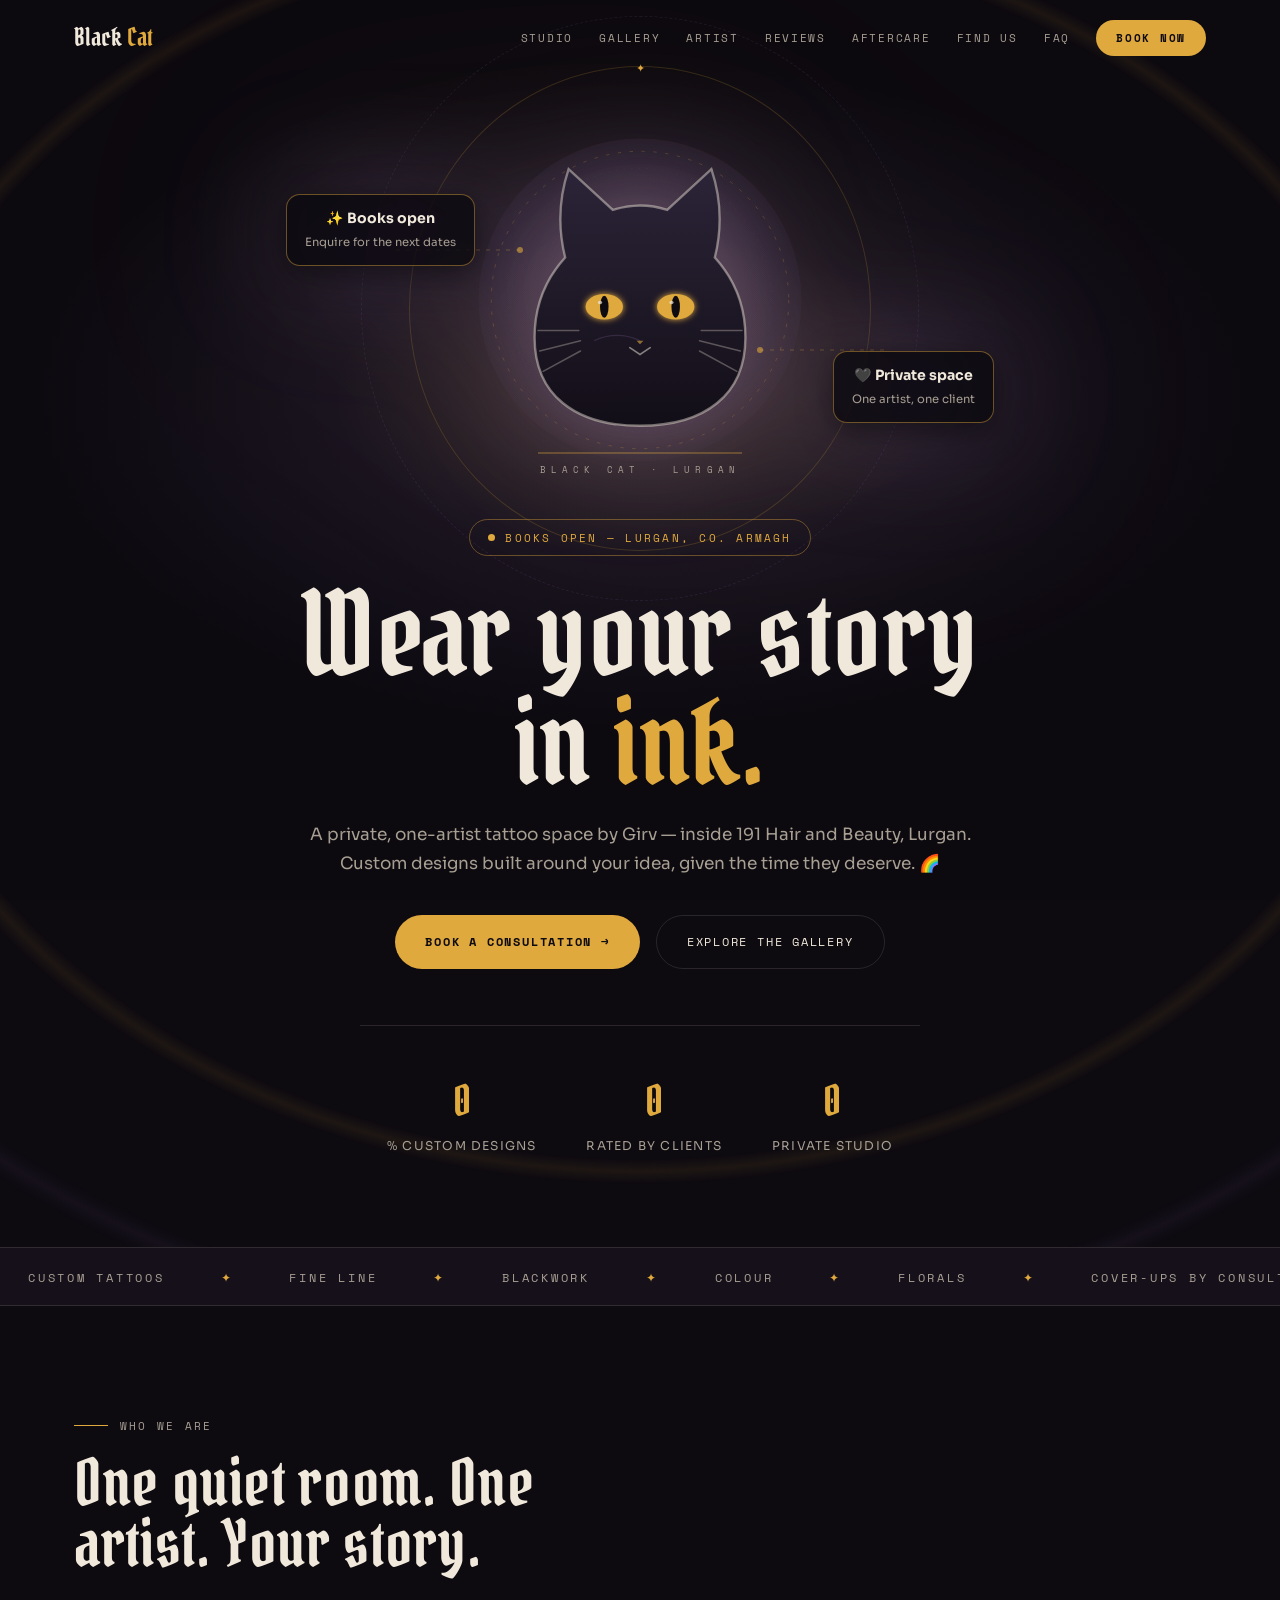
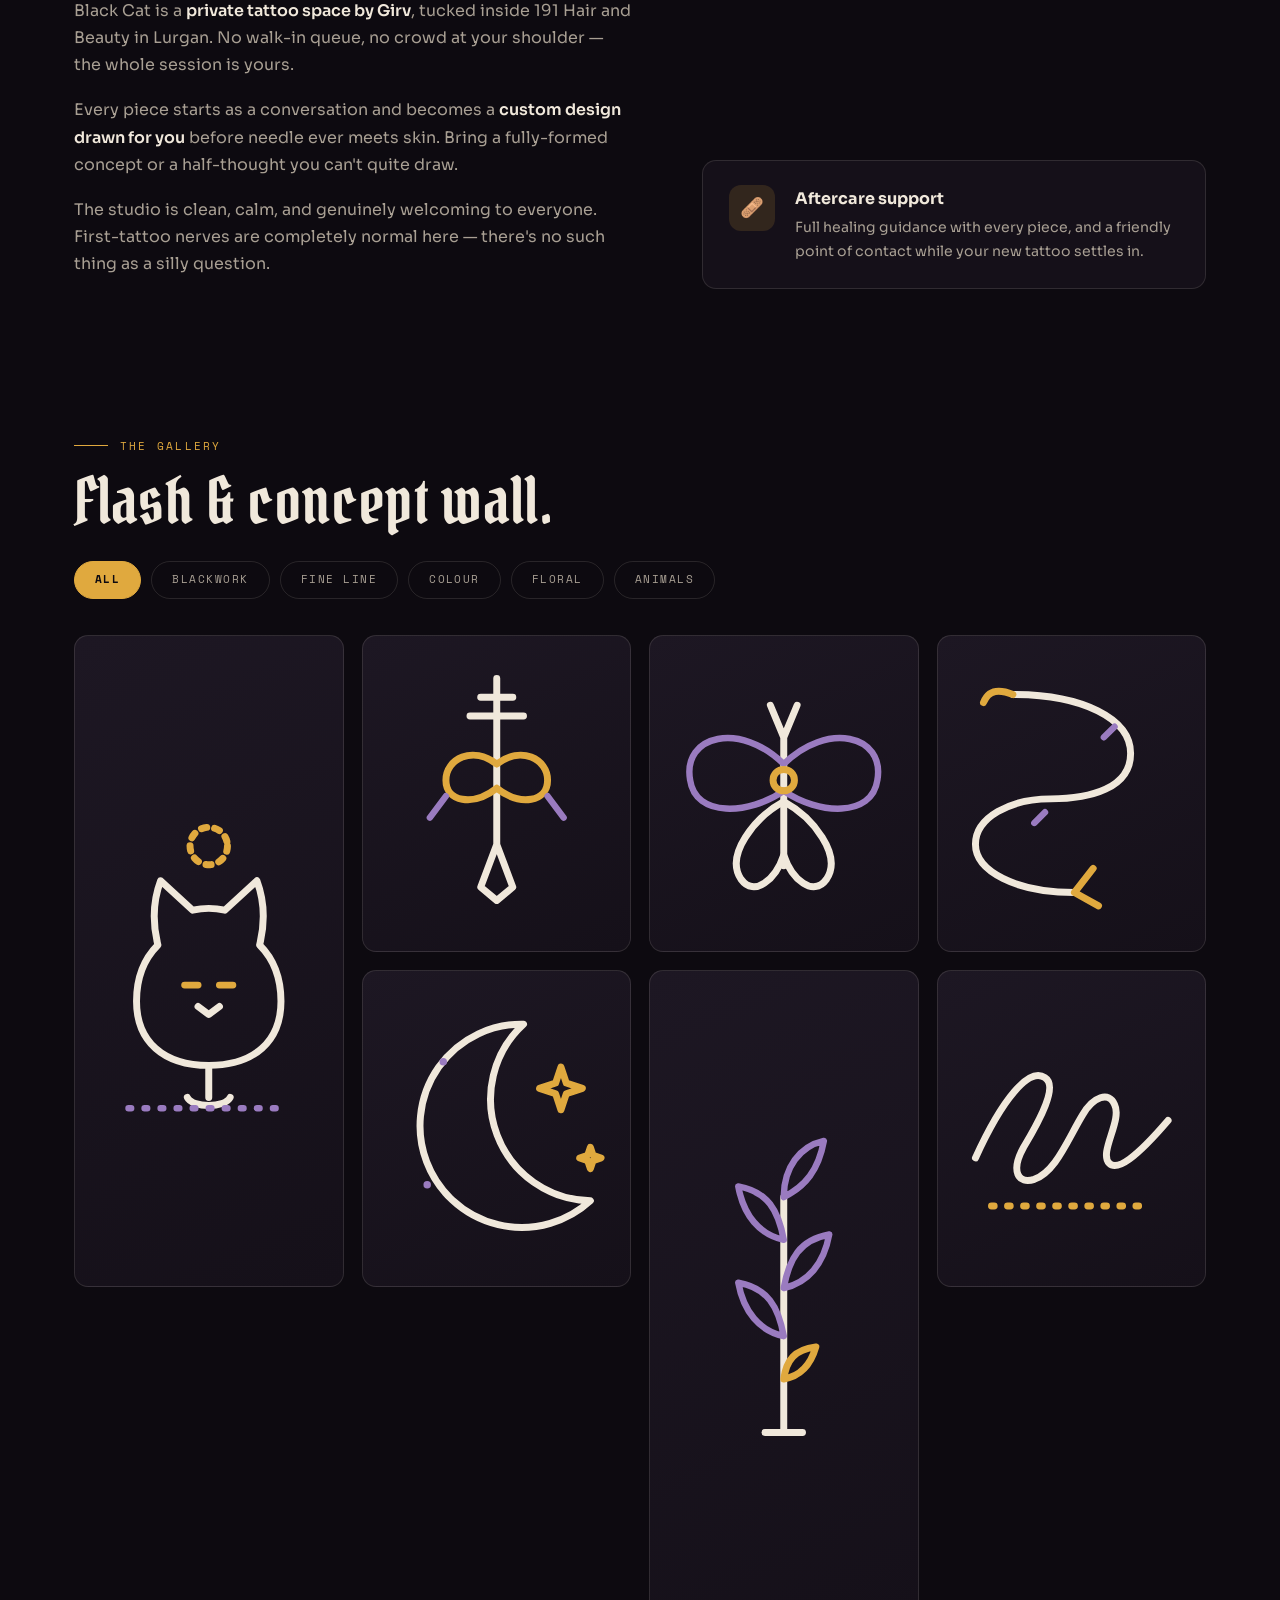
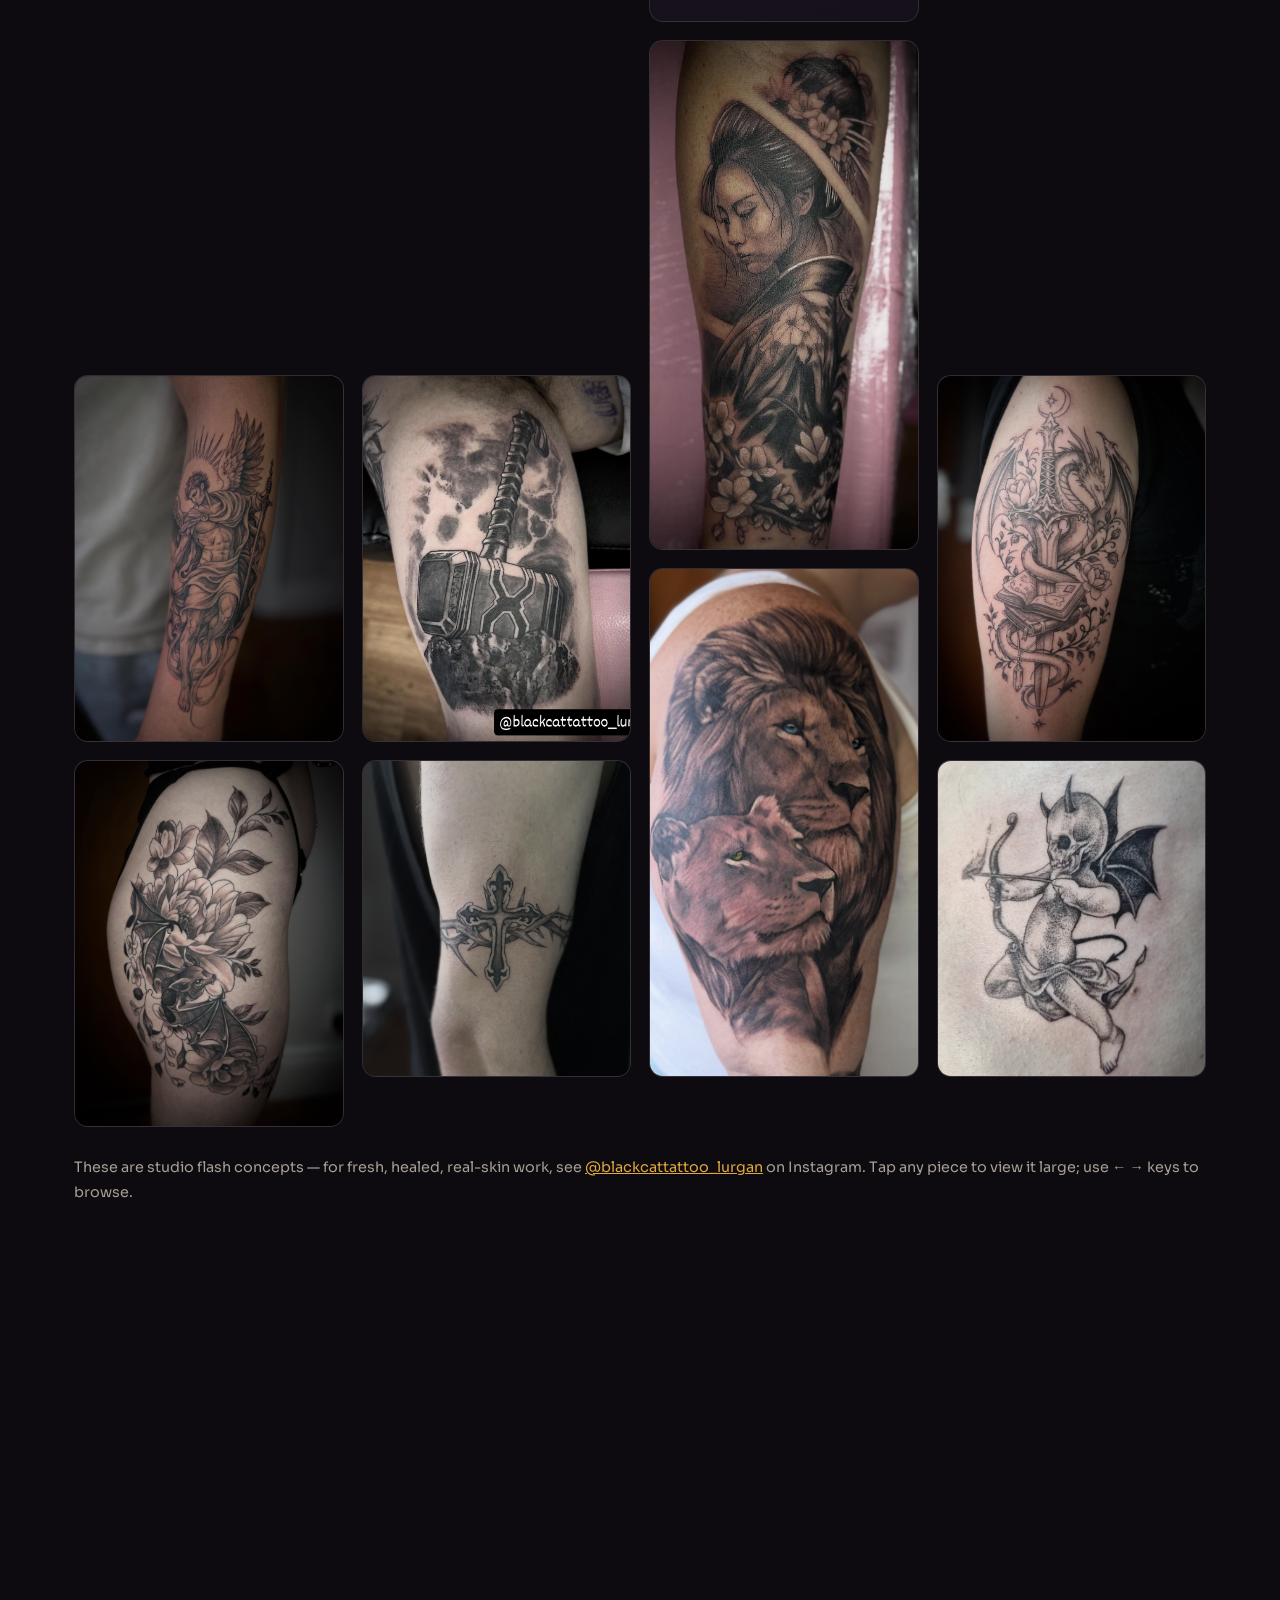
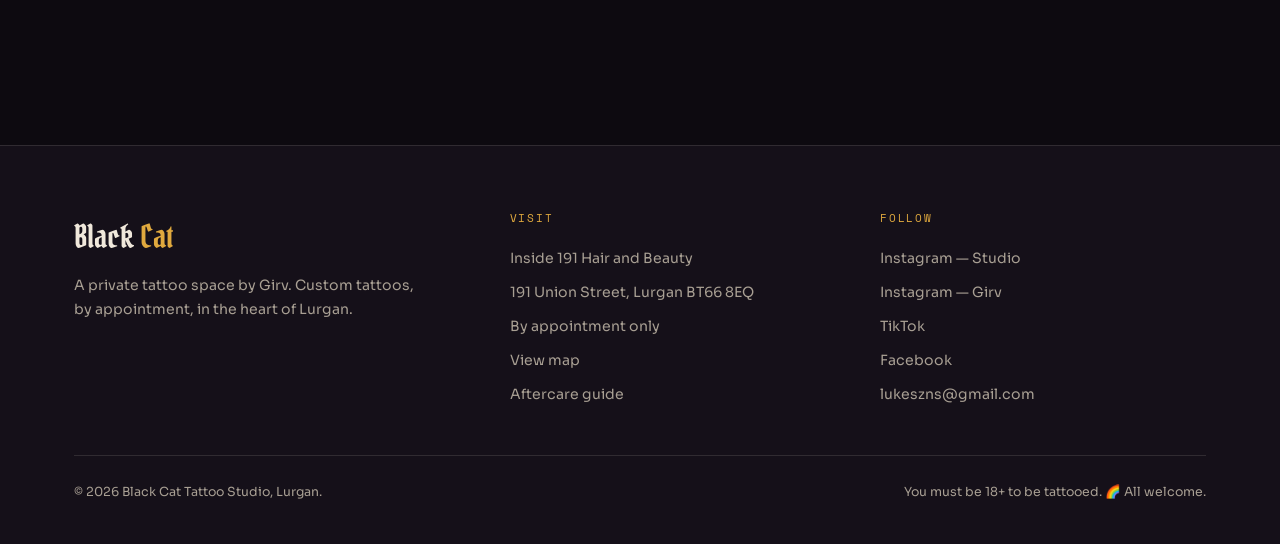
==== commit b800e43e: "Rename black-cat-tattoo-v4.html to index.html" ====
--- a/index.html
+++ b/index.html
@@ -59,29 +59,47 @@
   .nav-cta:hover{background:var(--bone)}
   .burger{display:none;flex-direction:column;gap:5px;padding:8px}
   .burger span{display:block;width:24px;height:2px;background:var(--bone);transition:.3s}
+  /* Dimming backdrop behind the mobile menu card — lets it visibly "float"
+     above the page, and gives a tap target for closing on an outside tap. */
+  .nav-backdrop{position:fixed;inset:0;z-index:71;background:rgba(6,4,9,.6);backdrop-filter:blur(3px);-webkit-backdrop-filter:blur(3px);opacity:0;pointer-events:none;transition:opacity .3s ease}
+  .nav-backdrop.open{opacity:1;pointer-events:auto}
   @media(max-width:820px){
-    /* On mobile the nav scrolls away with the page instead of staying pinned */
-    nav{position:static;background:var(--ink-2);border-bottom:1px solid var(--line)}
-    nav.scrolled{backdrop-filter:none}
-    .nav-links{position:fixed;inset:0;background:rgba(13,10,16,.97);flex-direction:column;justify-content:center;gap:34px;transform:translateY(-100%);transition:transform .4s;font-size:1rem}
-    .nav-links.open{transform:none}
-    .nav-links a{font-size:.9rem}
+    /* Nav bar itself stays pinned (logo + burger always reachable) — only the
+       dropdown popup below is styled to clearly stand out from the page. */
+    .nav-mark{position:relative;z-index:73}
+    .nav-links{
+      position:fixed;left:14px;right:14px;top:78px;z-index:74;
+      max-height:calc(100svh - 100px);overflow-y:auto;
+      flex-direction:column;align-items:stretch;gap:0;font-size:1rem;
+      background:
+        radial-gradient(ellipse 90% 60% at 50% 0%, rgba(154,123,192,.16), transparent 60%),
+        radial-gradient(ellipse 70% 50% at 50% 100%, rgba(224,169,62,.10), transparent 65%),
+        linear-gradient(165deg,var(--ink-3),var(--ink-2) 65%);
+      border:1px solid var(--line);border-radius:20px;
+      box-shadow:0 30px 80px rgba(0,0,0,.65), 0 0 0 1px rgba(224,169,62,.06);
+      backdrop-filter:blur(24px);-webkit-backdrop-filter:blur(24px);
+      padding:14px;
+      transform:translateY(-14px) scale(.97);opacity:0;
+      transition:transform .32s cubic-bezier(.2,.8,.2,1), opacity .25s ease;
+      pointer-events:none;
+    }
+    .nav-links.open{transform:none;opacity:1;pointer-events:auto}
+    .nav-links li{border-bottom:1px solid var(--line)}
+    .nav-links li:last-child{border-bottom:none;margin-top:10px}
+    .nav-links a{display:block;padding:16px 10px;font-size:.92rem}
+    .nav-links .nav-cta{display:inline-flex;width:100%;justify-content:center;padding:15px 10px}
     .burger{display:flex;z-index:75}
     .burger.open span:nth-child(1){transform:translateY(7px) rotate(45deg)}
     .burger.open span:nth-child(2){opacity:0}
     .burger.open span:nth-child(3){transform:translateY(-7px) rotate(-45deg)}
   }
+  html.nav-lock{overflow:hidden}
 
   /* ---------- Hero — centred full-bleed ---------- */
   header{
     min-height:100svh;display:flex;flex-direction:column;align-items:center;
     justify-content:center;text-align:center;
     padding:130px 24px 90px;position:relative;overflow:hidden;
-  }
-  /* Nav no longer overlays the hero on mobile (it scrolls away above), so it
-     needs much less reserved top padding than the fixed-nav desktop layout. */
-  @media(max-width:820px){
-    header{min-height:calc(100svh - 76px);padding-top:56px}
   }
   .hero-bg{position:fixed;inset:0;z-index:-2;background:var(--ink)}
   /* Layered radial glows centred for the cat emblem */
@@ -426,6 +444,7 @@
 <div class="grain"></div>
 
 <nav id="nav">
+  <div class="nav-backdrop" id="navBackdrop"></div>
   <div class="nav-inner">
     <a class="nav-mark" href="#top">Black<span> Cat</span></a>
     <button class="burger" id="burger" aria-label="Menu" aria-expanded="false">
@@ -1103,13 +1122,19 @@
   prog.style.width = (scrollY/(h.scrollHeight-h.clientHeight)*100)+'%';
 },{passive:true});
 
-const burger=document.getElementById('burger'), links=document.getElementById('navLinks');
-burger.addEventListener('click',()=>{
-  const open = links.classList.toggle('open');
+const burger=document.getElementById('burger'), links=document.getElementById('navLinks'), navBackdrop=document.getElementById('navBackdrop');
+function setMenu(open){
+  links.classList.toggle('open', open);
   burger.classList.toggle('open', open);
   burger.setAttribute('aria-expanded', open);
-});
-links.querySelectorAll('a').forEach(a=>a.addEventListener('click',()=>{links.classList.remove('open');burger.classList.remove('open');}));
+  navBackdrop.classList.toggle('open', open);
+  document.documentElement.classList.toggle('nav-lock', open);
+}
+burger.addEventListener('click',()=> setMenu(!links.classList.contains('open')));
+links.querySelectorAll('a').forEach(a=>a.addEventListener('click',()=> setMenu(false)));
+links.addEventListener('click', e=>{ if(e.target===links) setMenu(false); });
+navBackdrop.addEventListener('click', ()=> setMenu(false));
+document.addEventListener('keydown', e=>{ if(e.key==='Escape' && links.classList.contains('open')) setMenu(false); });
 
 const io = new IntersectionObserver(es=>es.forEach(e=>{ if(e.isIntersecting){e.target.classList.add('in');io.unobserve(e.target);} }),{threshold:.12});
 document.querySelectorAll('.reveal').forEach(el=>io.observe(el));
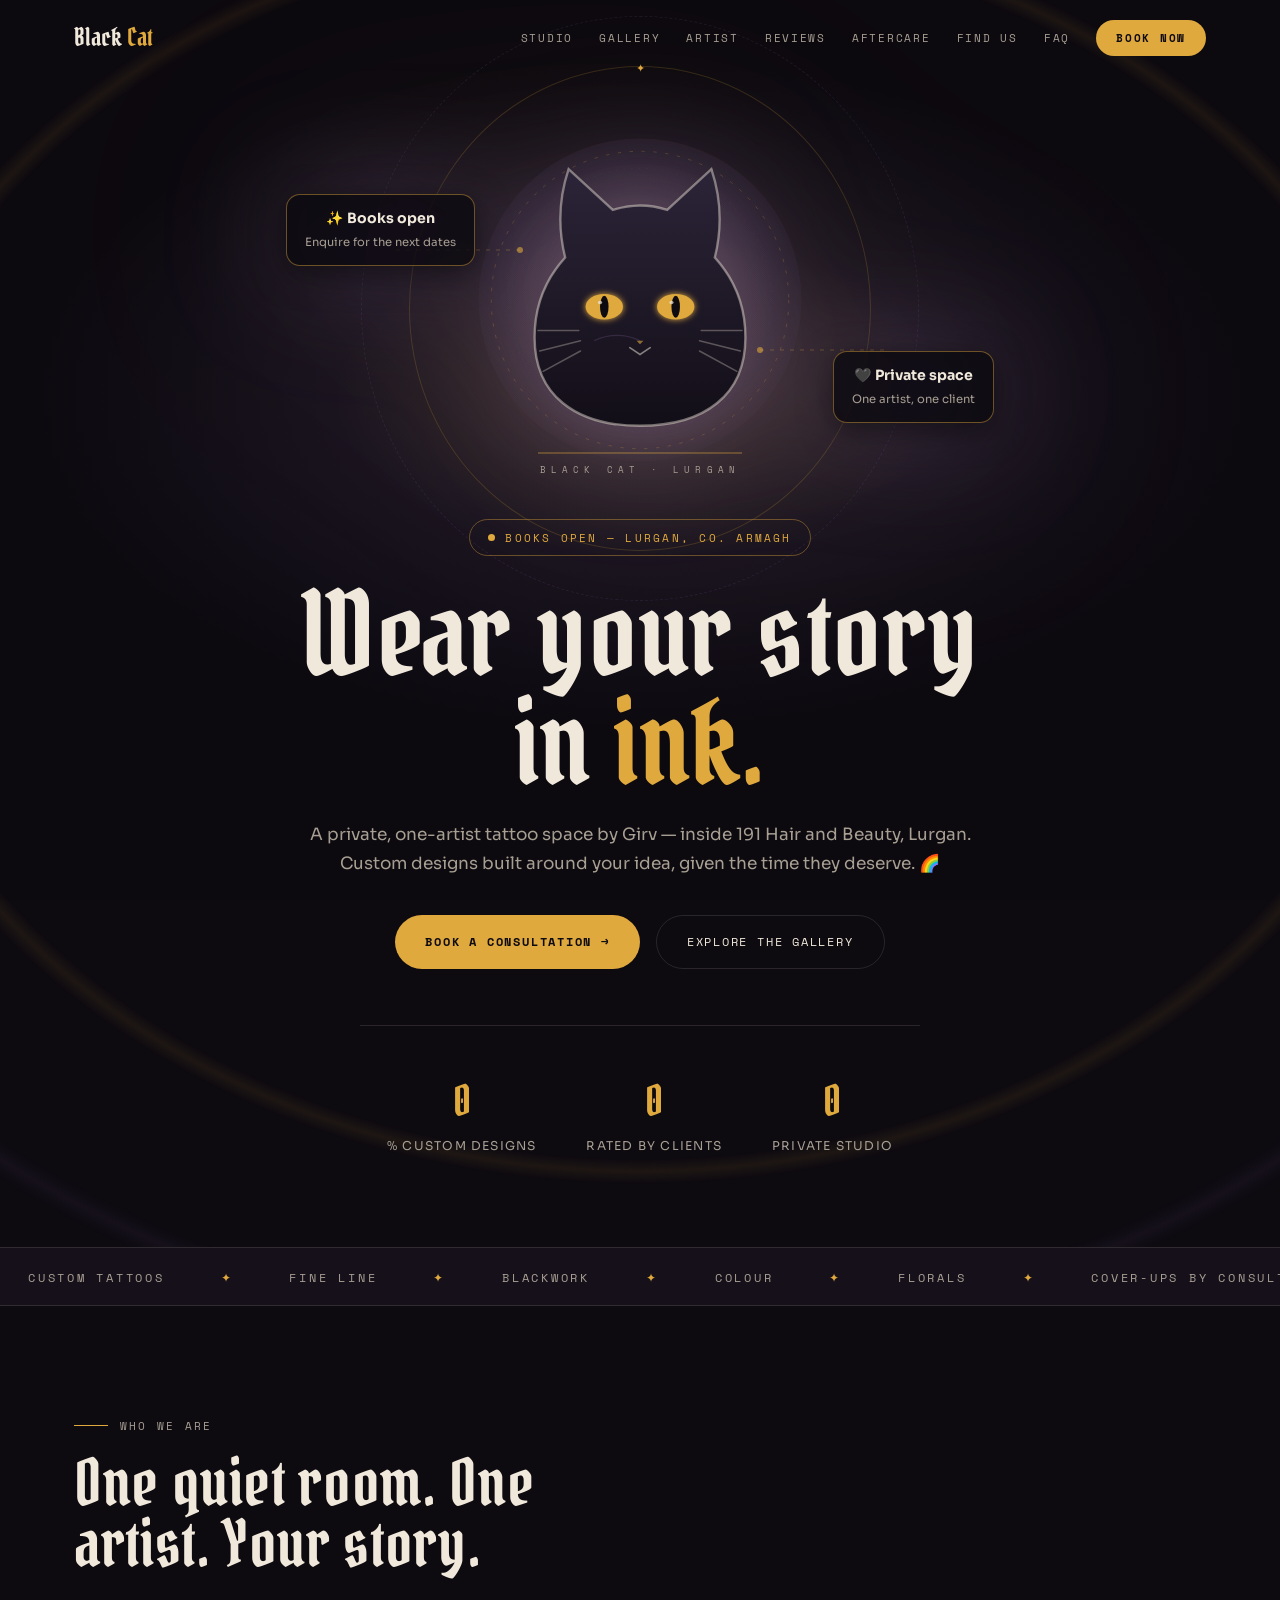
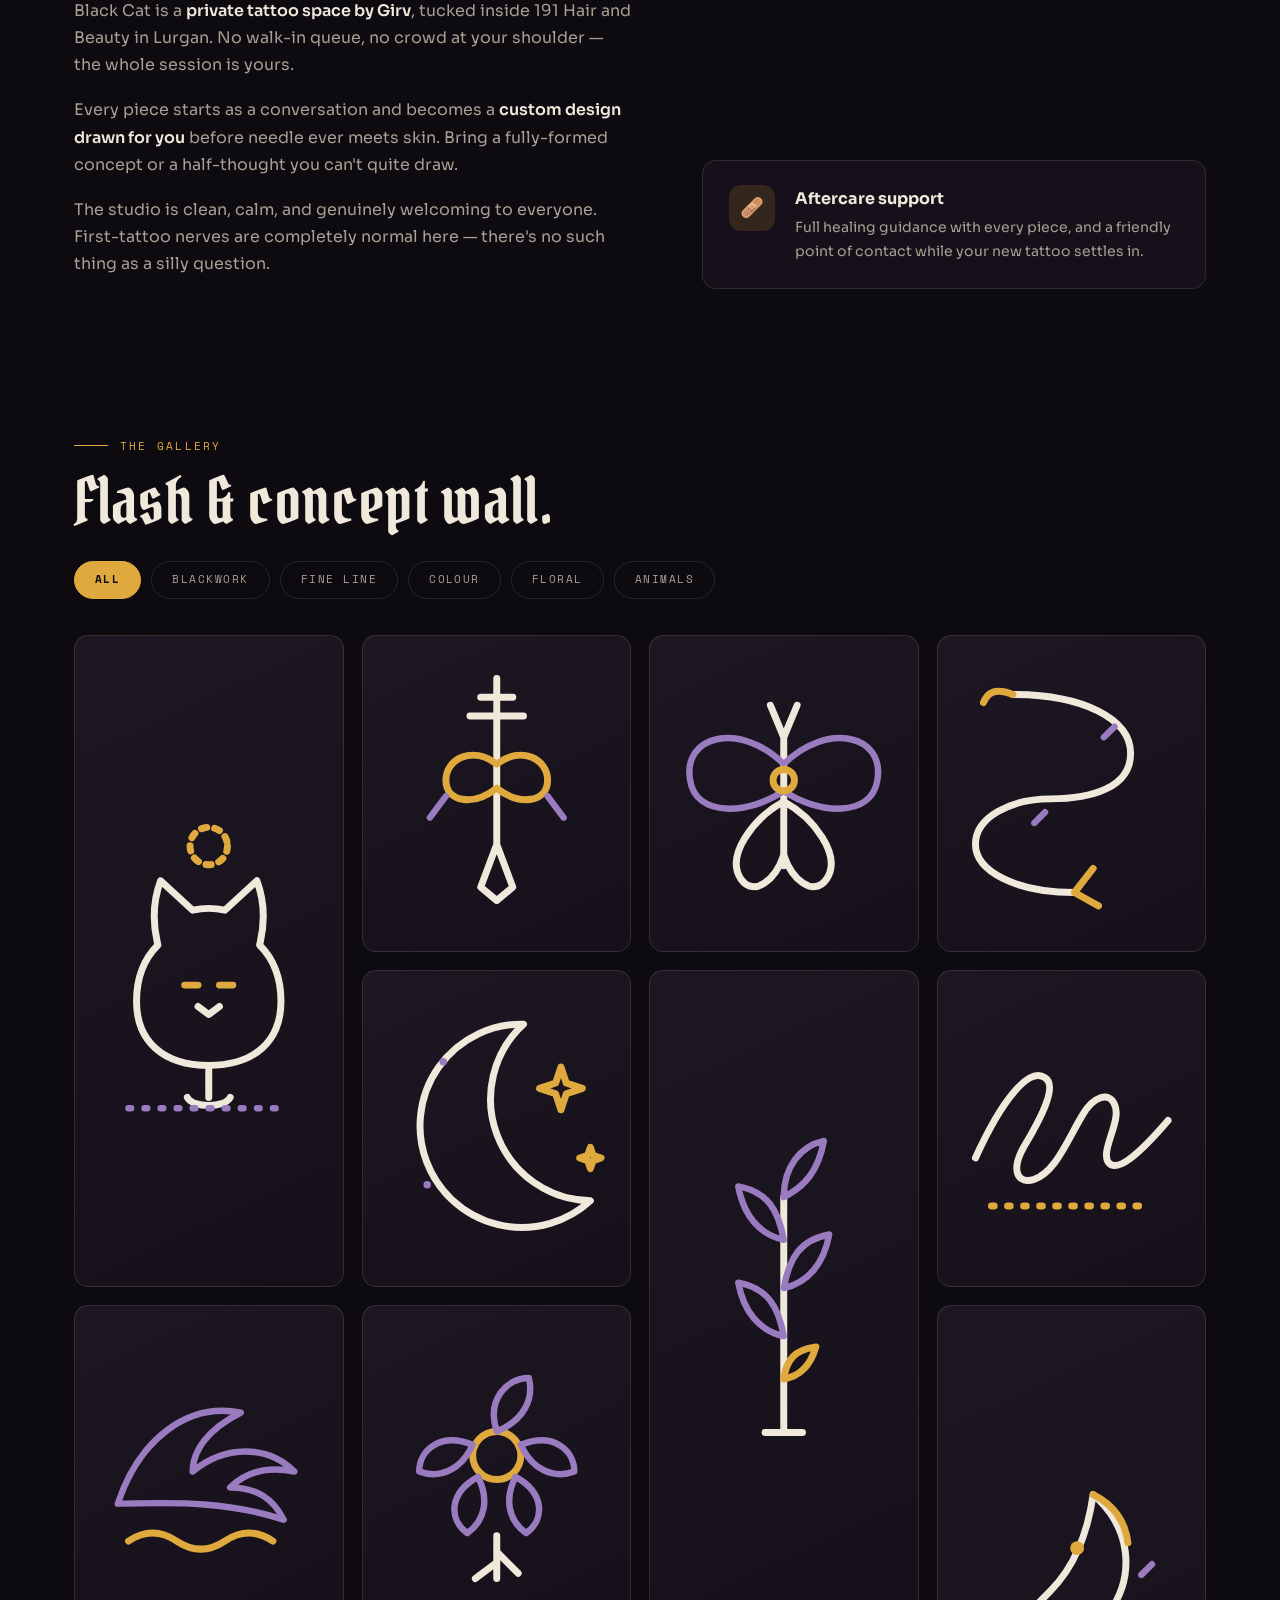
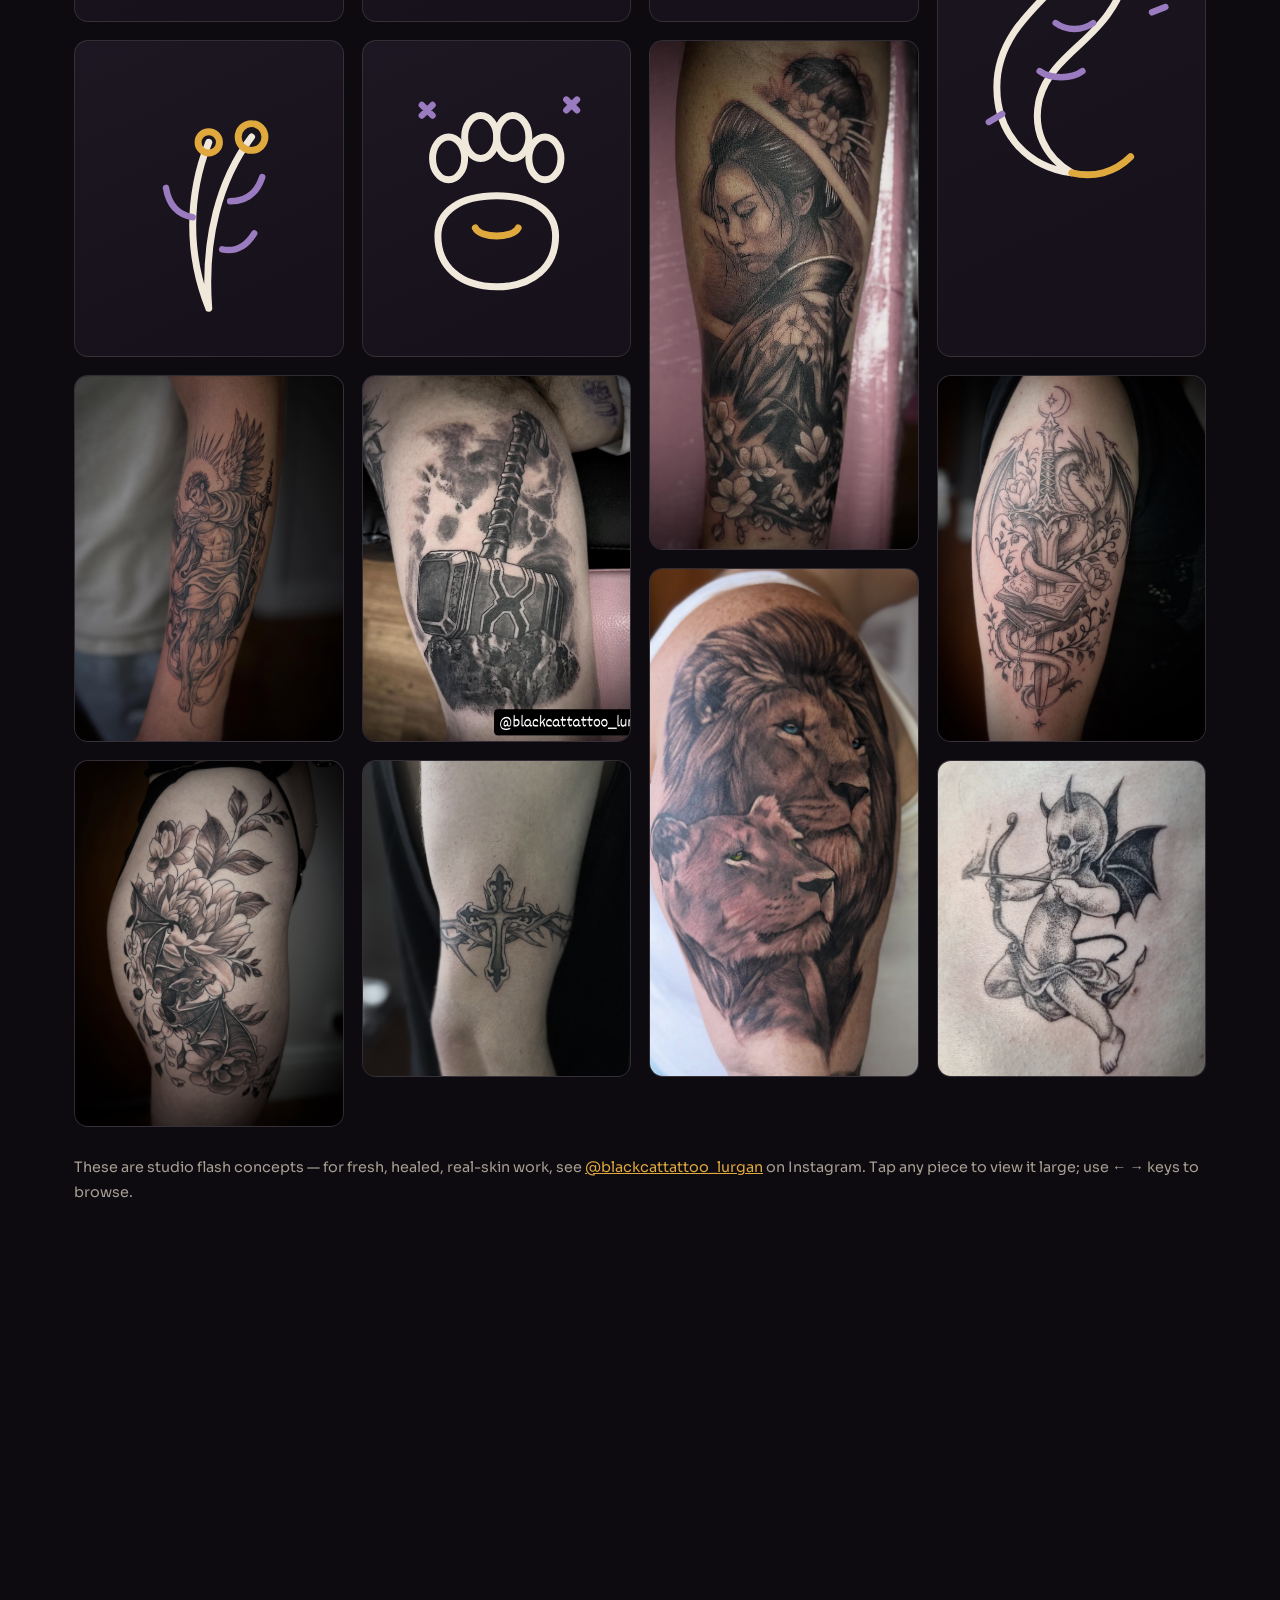
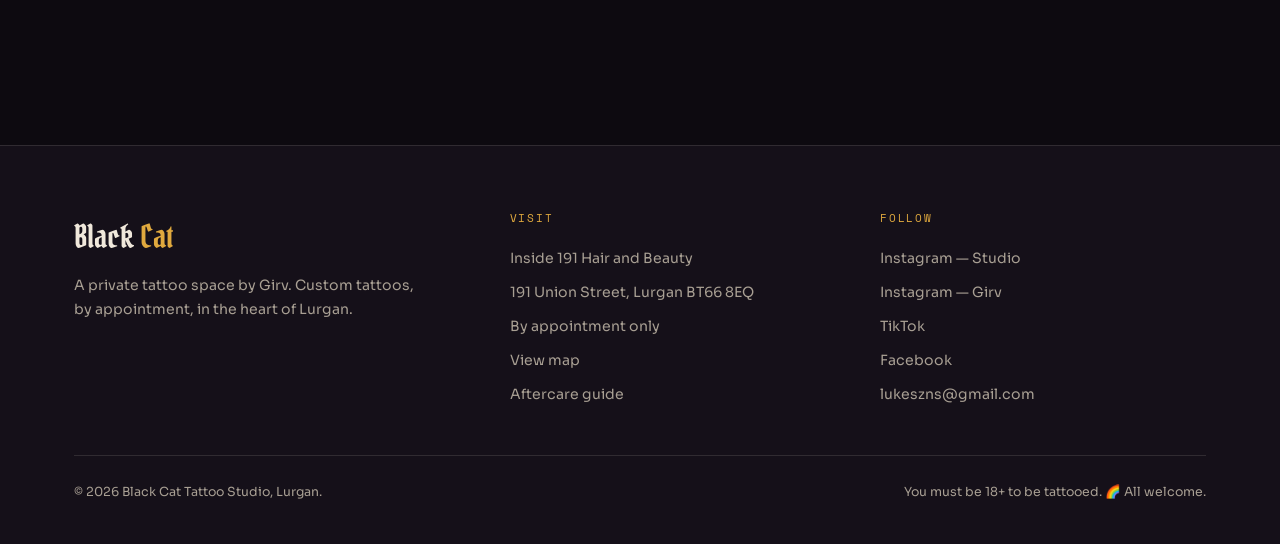
==== commit ae585969: "Rename black-cat-tattoo-v4.html to index.html" ====
--- a/index.html
+++ b/index.html
@@ -698,7 +698,12 @@
     </div>
 
     <div class="form-card reveal">
-      <form id="bookForm" novalidate>
+      <form id="bookForm" novalidate
+        action="https://formsubmit.co/lukeszns@gmail.com" method="POST" enctype="multipart/form-data">
+        <input type="hidden" name="_subject" value="New tattoo enquiry — Black Cat website">
+        <input type="hidden" name="_template" value="table">
+        <input type="hidden" name="_captcha" value="false">
+        <input type="text" name="_honey" style="display:none" tabindex="-1" autocomplete="off">
         <div class="form-grid">
           <div class="field">
             <label for="fName">Your name <b>*</b></label>
@@ -749,25 +754,26 @@
             <label>Reference images (optional)</label>
             <label class="upload" id="uploadZone" for="fFiles">
               ⤒ Drop images here or tap to browse
-              <input id="fFiles" type="file" accept="image/*" multiple>
+              <input id="fFiles" name="attachments" type="file" accept="image/*" multiple>
             </label>
             <div class="previews" id="previews"></div>
           </div>
           <div class="field full check">
-            <input id="fAge" type="checkbox" required>
+            <input id="fAge" name="age_confirmed" type="checkbox" required>
             <label for="fAge" style="margin:0;font-family:'Sora',sans-serif;font-size:.84rem;letter-spacing:0;text-transform:none">I confirm I'm 18 or over, and I'm happy to be contacted about this enquiry. <b>*</b></label>
           </div>
           <div class="field full" id="ageErrWrap"><div class="err" id="ageErr">You must be 18+ to be tattooed.</div></div>
           <div class="full">
-            <button class="submit-btn" type="submit">Send enquiry ✦</button>
-            <p style="color:var(--dim);font-size:.74rem;margin-top:12px;text-align:center">Sending opens a pre-filled email to the studio — nothing is stored on this site.</p>
+            <button class="submit-btn" type="submit" id="submitBtn">Send enquiry ✦</button>
+            <p style="color:var(--dim);font-size:.74rem;margin-top:12px;text-align:center">Sends straight to the studio's inbox, photos included — nothing is stored on this site.</p>
+            <p id="formError" style="display:none;color:#e07a6a;font-size:.84rem;margin-top:12px;text-align:center">Something went wrong sending that — please try again, or email <a href="mailto:lukeszns@gmail.com" style="color:#e07a6a;text-decoration:underline">lukeszns@gmail.com</a> directly.</p>
           </div>
         </div>
       </form>
       <div class="form-success" id="formSuccess">
         <div style="font-size:2.2rem">🐈‍⬛</div>
-        <div class="big">Enquiry ready!</div>
-        <p>Your email app has opened with everything filled in — just hit send. If your reference images didn't attach automatically, add them to the email before sending.</p>
+        <div class="big">Enquiry sent!</div>
+        <p>Thanks — your enquiry and any reference photos have been sent straight to the studio. Girv will get back to you soon.</p>
         <p style="margin-top:14px"><button class="btn btn-ghost" id="formReset" style="border-radius:999px">Send another enquiry</button></p>
       </div>
     </div>
@@ -1198,7 +1204,8 @@
 zone.addEventListener('drop',e=>handleFiles(e.dataTransfer.files));
 
 function setInvalid(id,bad){ document.getElementById(id).closest('.field').classList.toggle('invalid',bad); return bad; }
-form.addEventListener('submit',e=>{
+const submitBtn=document.getElementById('submitBtn'), formError=document.getElementById('formError');
+form.addEventListener('submit', async e=>{
   e.preventDefault();
   const name=fName.value.trim(), phone=fPhone.value.trim(), email=fEmail.value.trim(), idea=fIdea.value.trim();
   let bad=false;
@@ -1210,26 +1217,25 @@
   document.getElementById('ageErr').style.display = ageOk?'none':'block';
   if(bad || !ageOk){ document.querySelector('.field.invalid, #ageErr')?.scrollIntoView({behavior:'smooth',block:'center'}); return; }
 
-  const body =
-`TATTOO ENQUIRY — Black Cat Tattoo Studio
-
-Name: ${name}
-Phone: ${phone}
-Email: ${email}
-Style: ${fStyle.value}
-Size: ${fSize.value}
-Placement: ${fPlace.value || '—'}
-
-The idea:
-${idea}
-
-Reference images to follow: ${fileNames.length ? fileNames.join(', ') : 'none'}
-
-(Sent from the Black Cat website booking form)`;
-  location.href = 'mailto:lukeszns@gmail.com?subject=' +
-    encodeURIComponent('Tattoo enquiry — ' + name) + '&body=' + encodeURIComponent(body);
-  form.style.display='none';
-  document.getElementById('formSuccess').classList.add('show');
+  formError.style.display='none';
+  submitBtn.disabled=true; submitBtn.textContent='Sending…';
+  form.querySelector('[name="_subject"]').value = 'Tattoo enquiry — ' + name;
+
+  try{
+    const res = await fetch(form.action, {
+      method:'POST',
+      headers:{ 'Accept':'application/json' },
+      body: new FormData(form)
+    });
+    if(!res.ok) throw new Error('Submission failed');
+    form.style.display='none';
+    document.getElementById('formSuccess').classList.add('show');
+  }catch(err){
+    formError.style.display='block';
+    formError.scrollIntoView({behavior:'smooth',block:'center'});
+  }finally{
+    submitBtn.disabled=false; submitBtn.textContent='Send enquiry ✦';
+  }
 });
 document.getElementById('formReset').addEventListener('click',()=>{
   form.reset(); previews.innerHTML=''; fileNames=[];
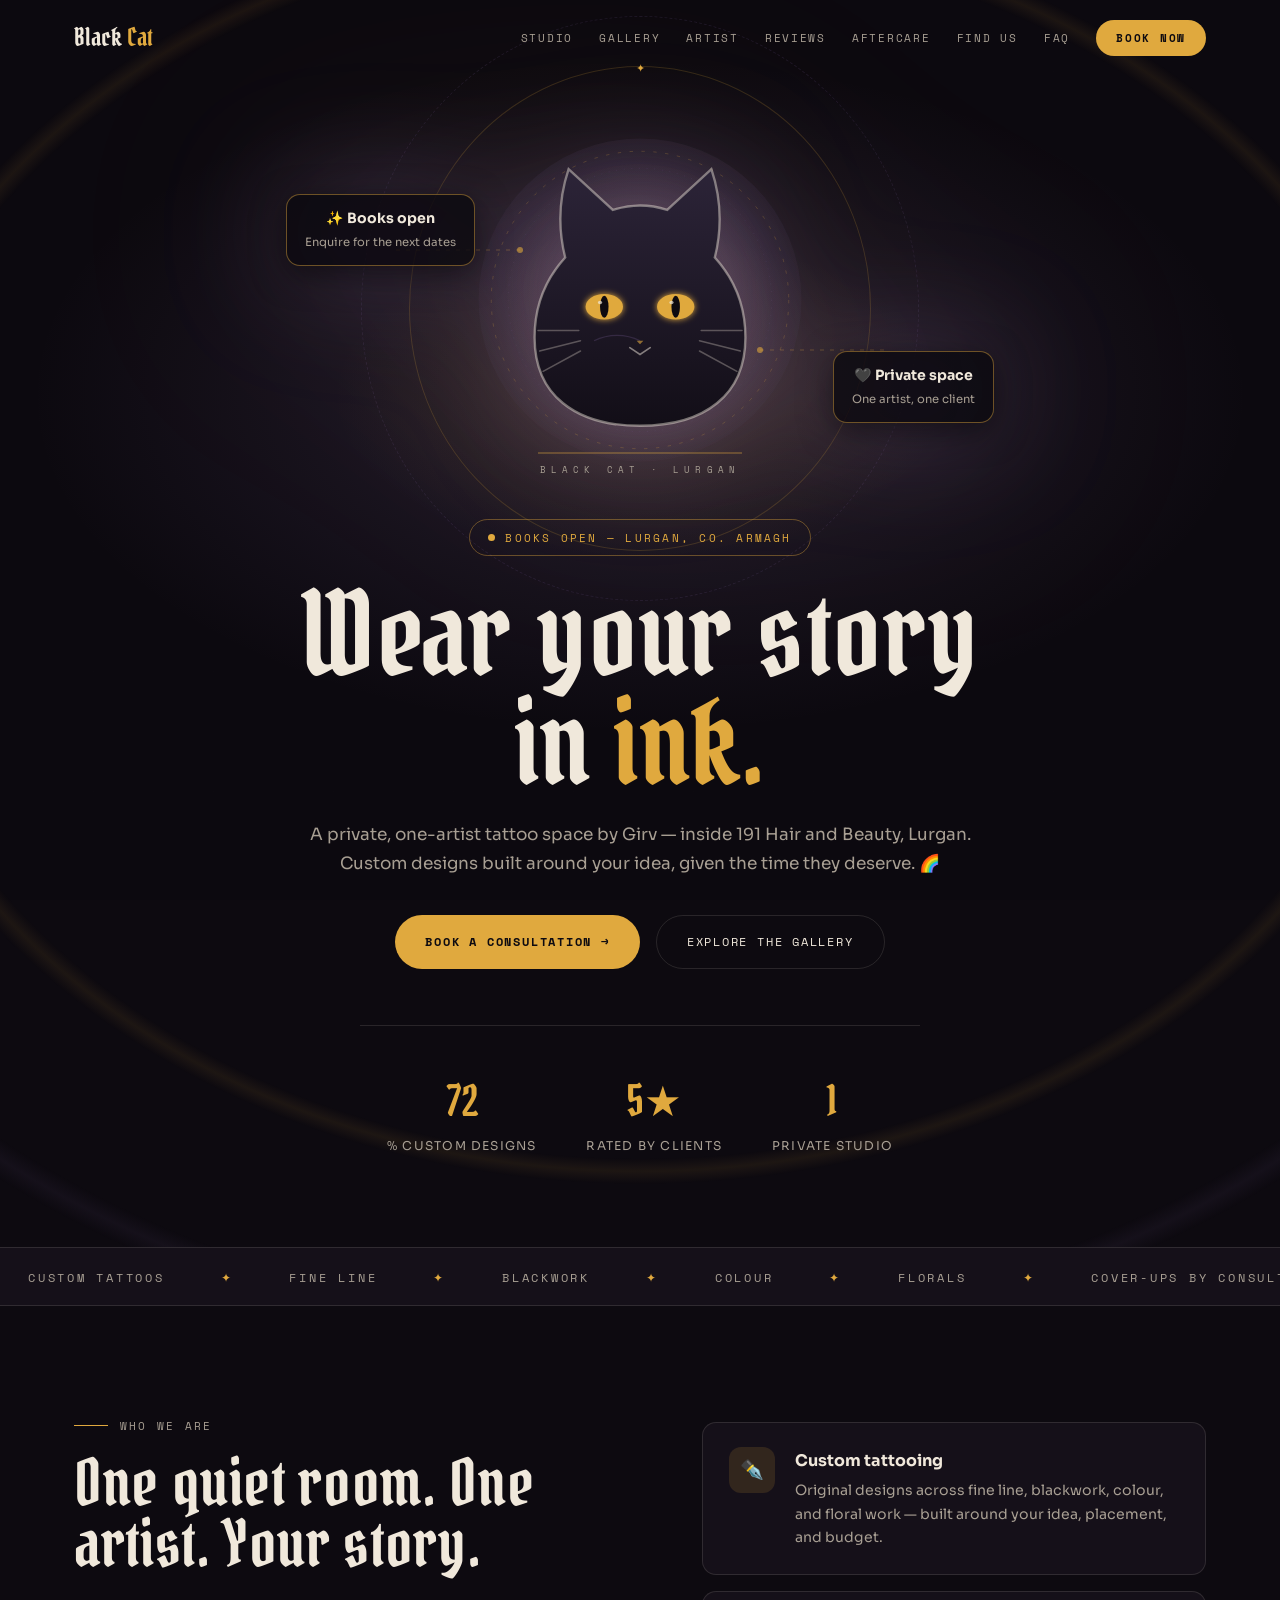
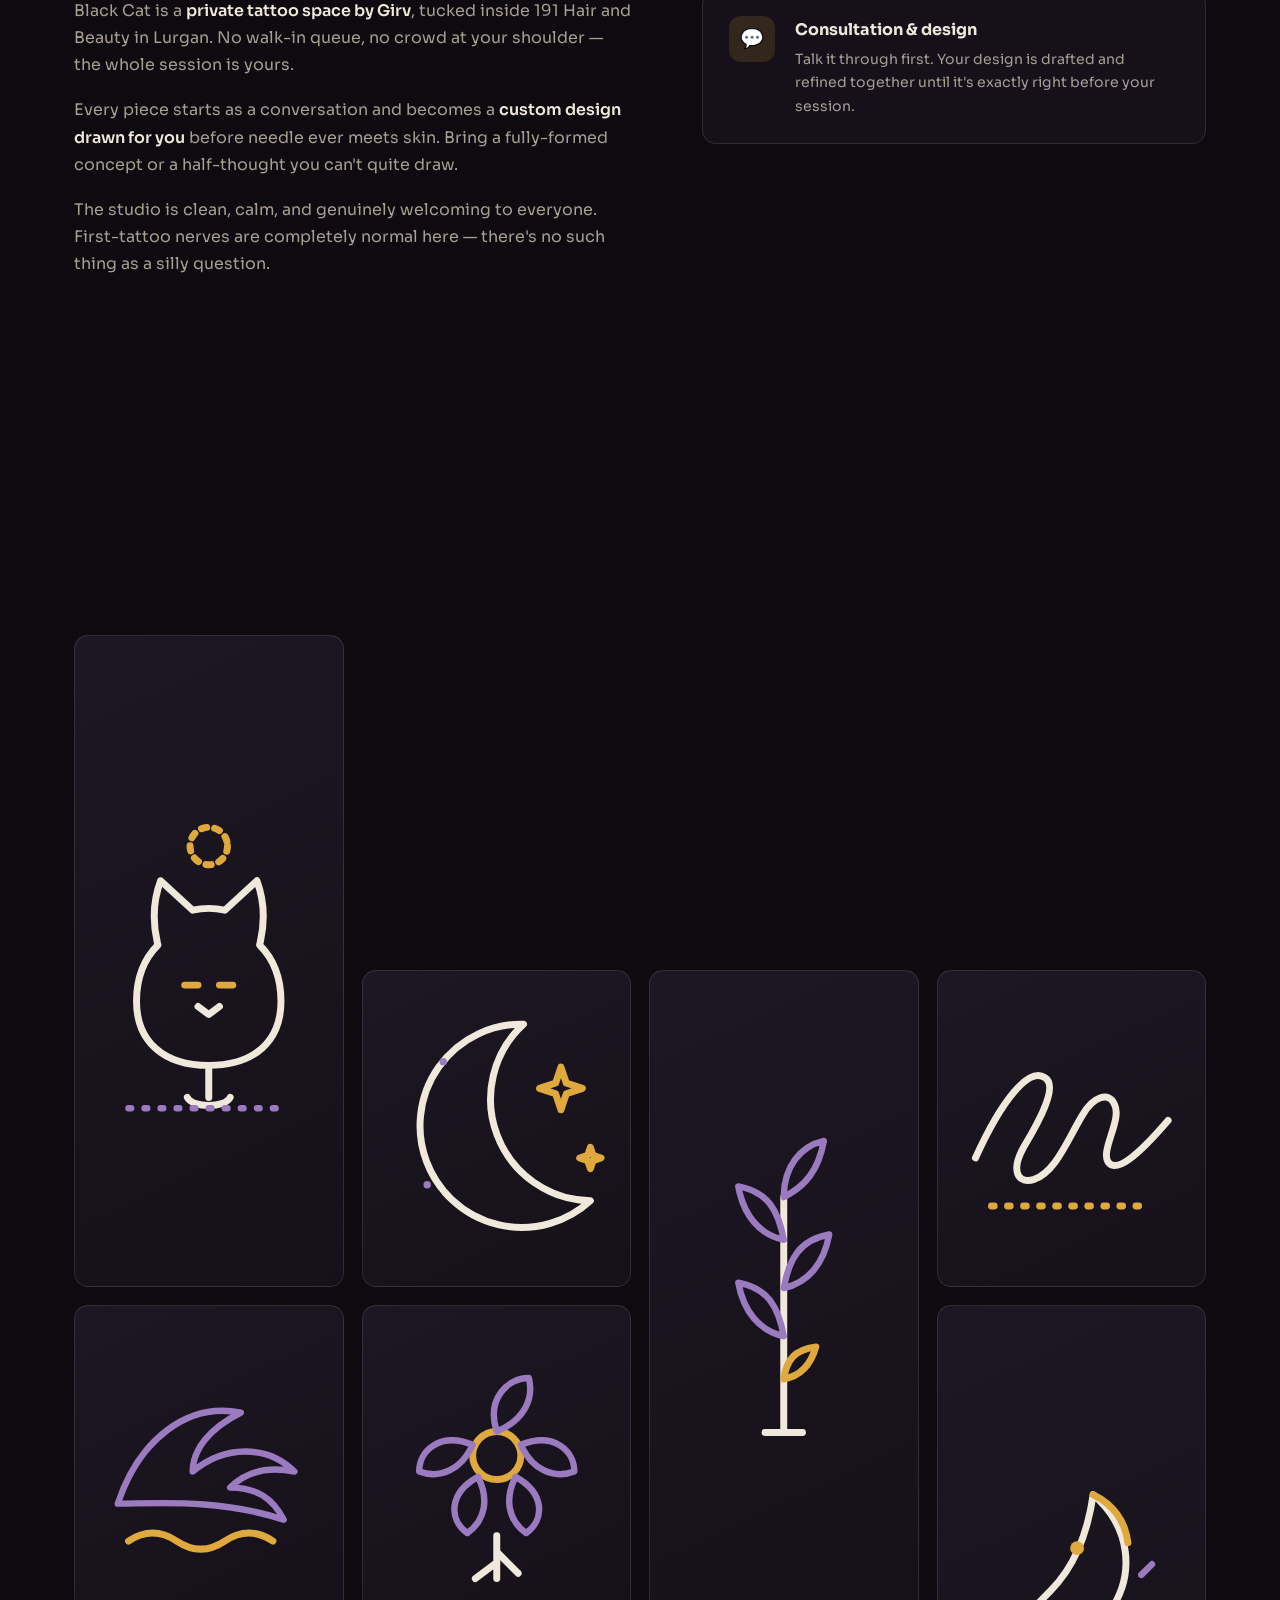
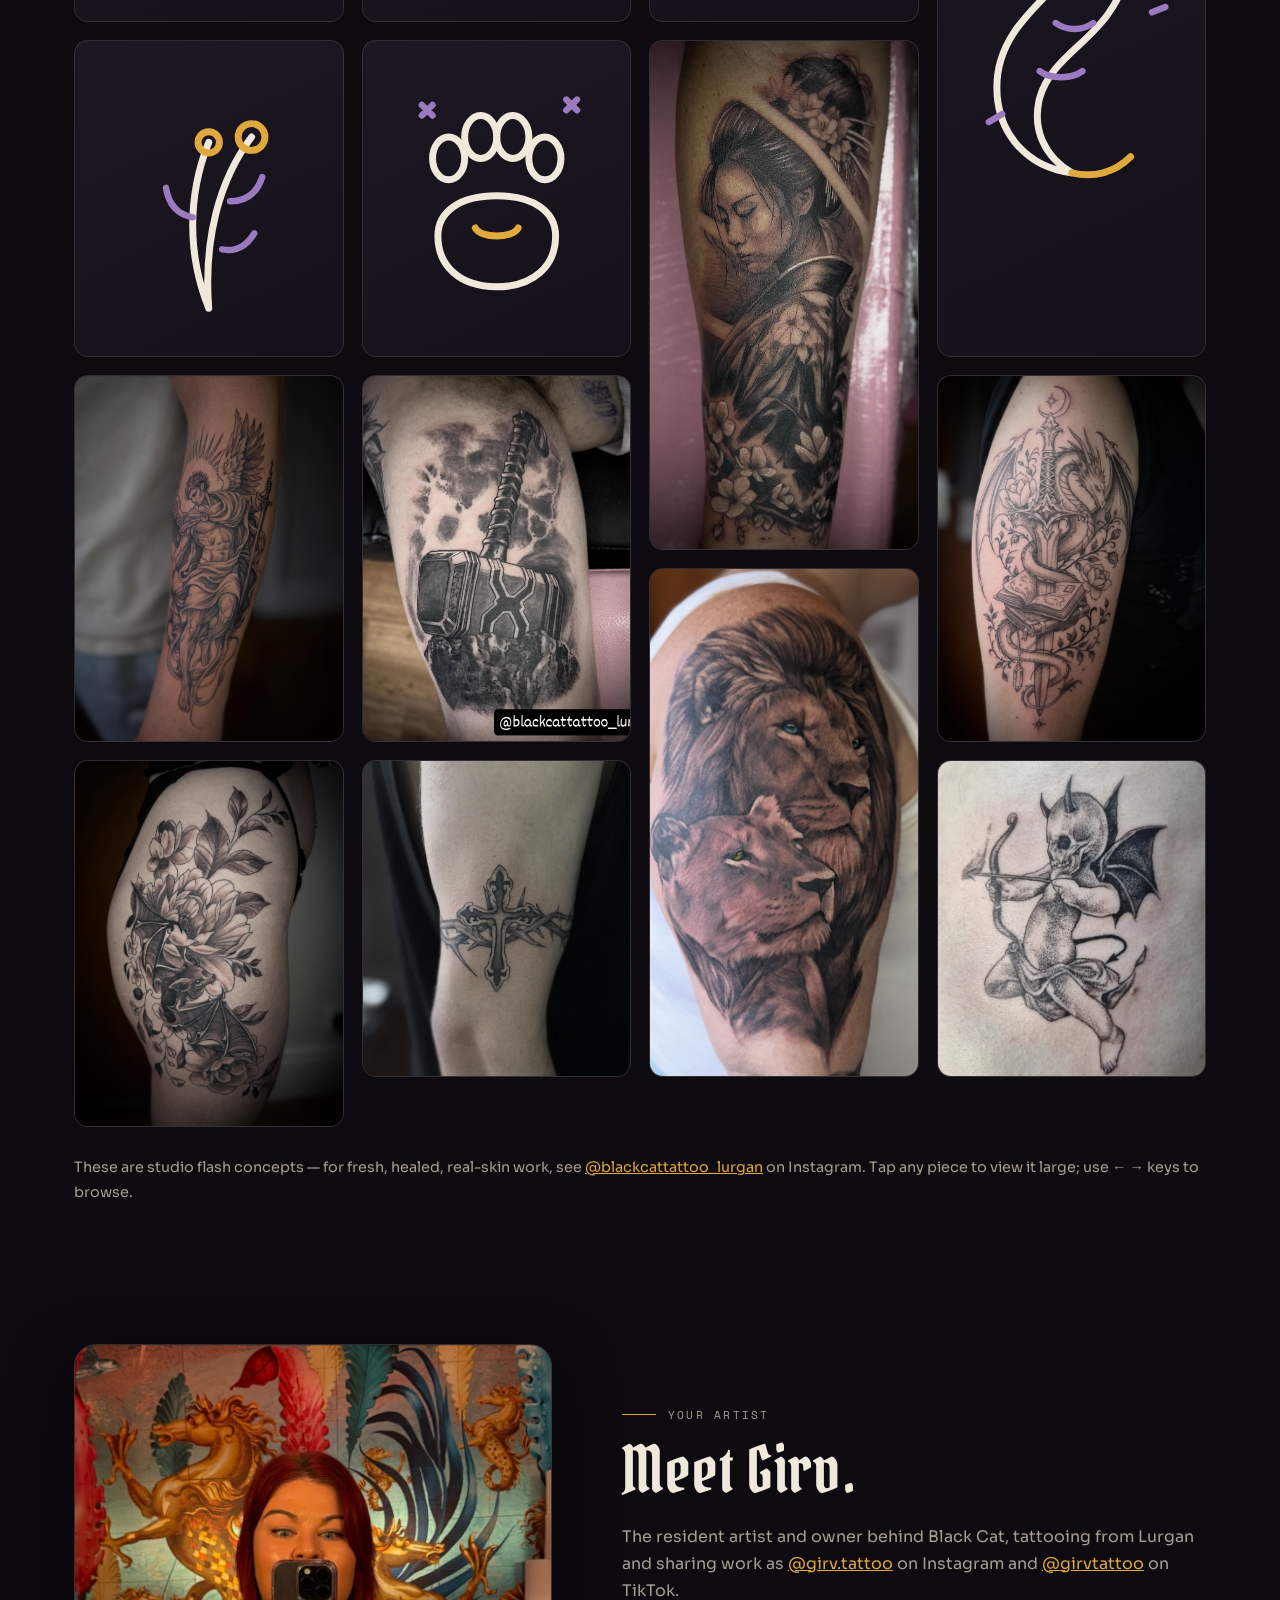
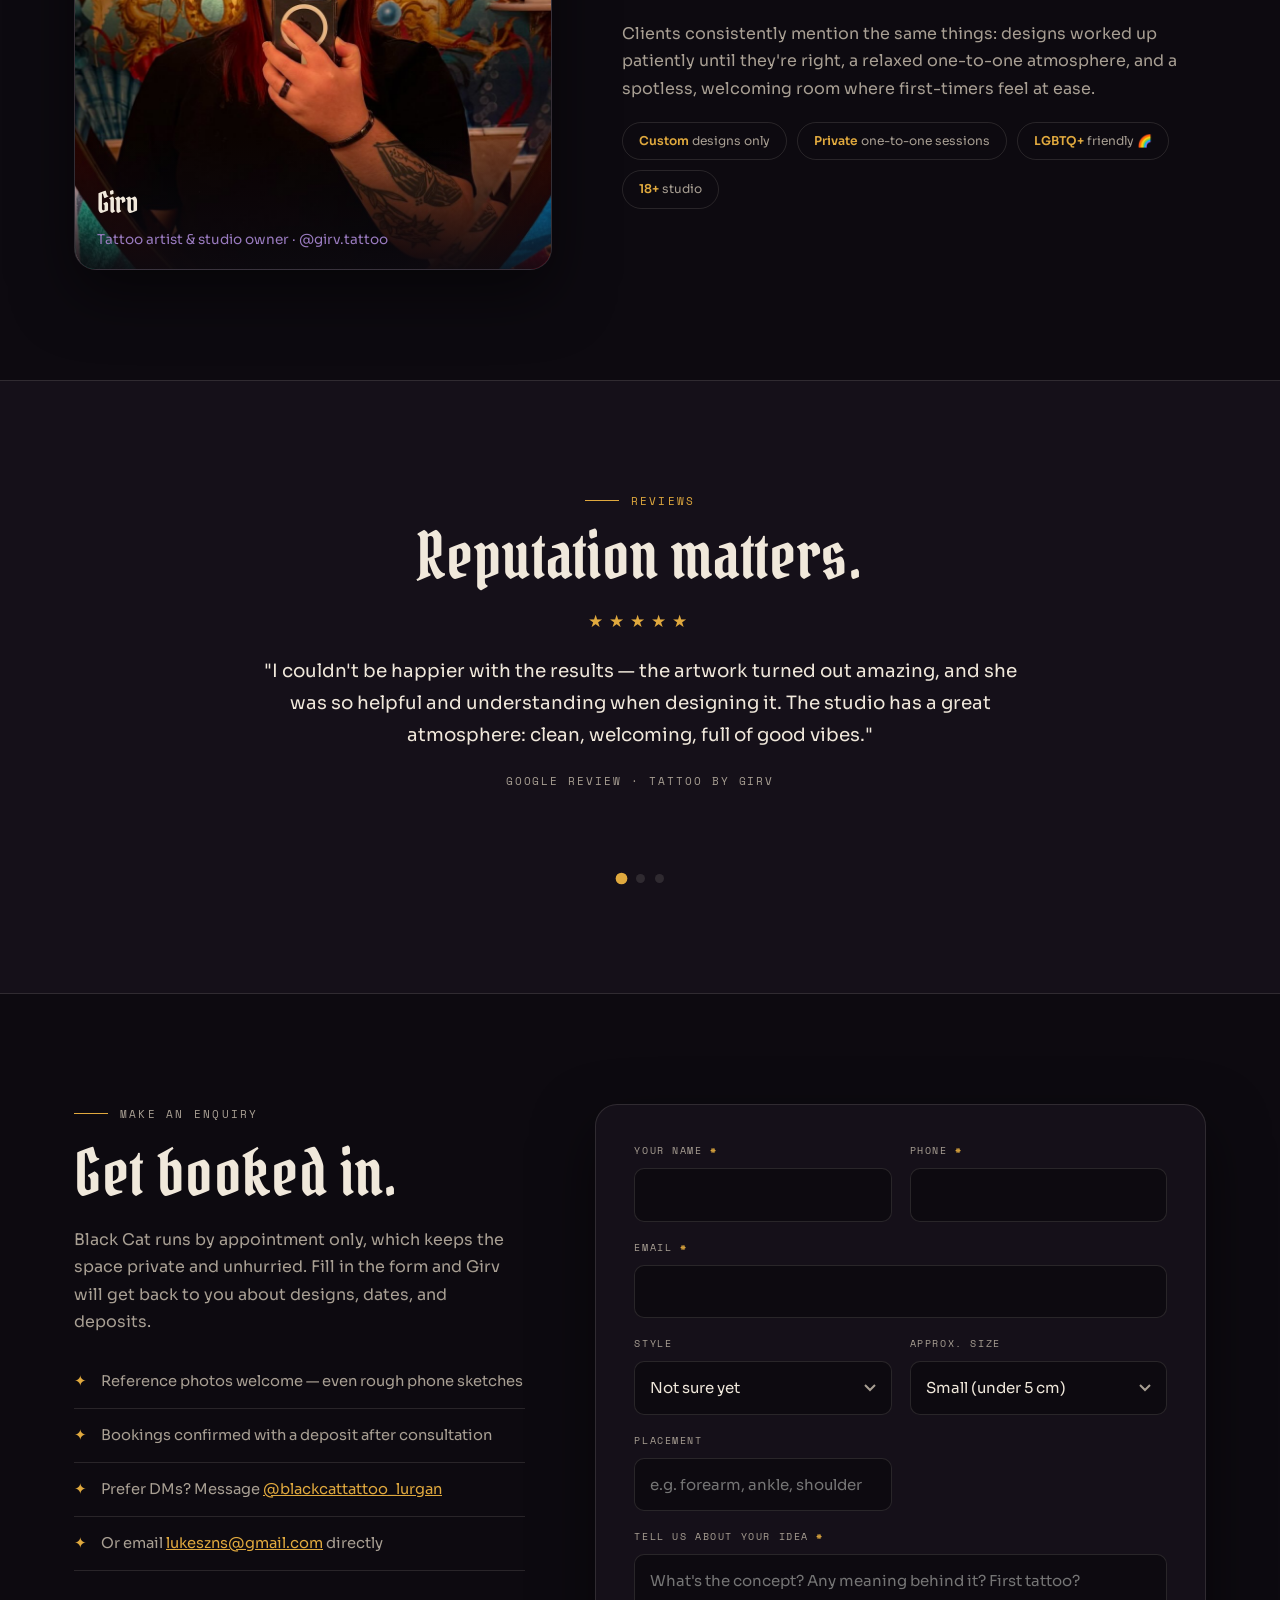
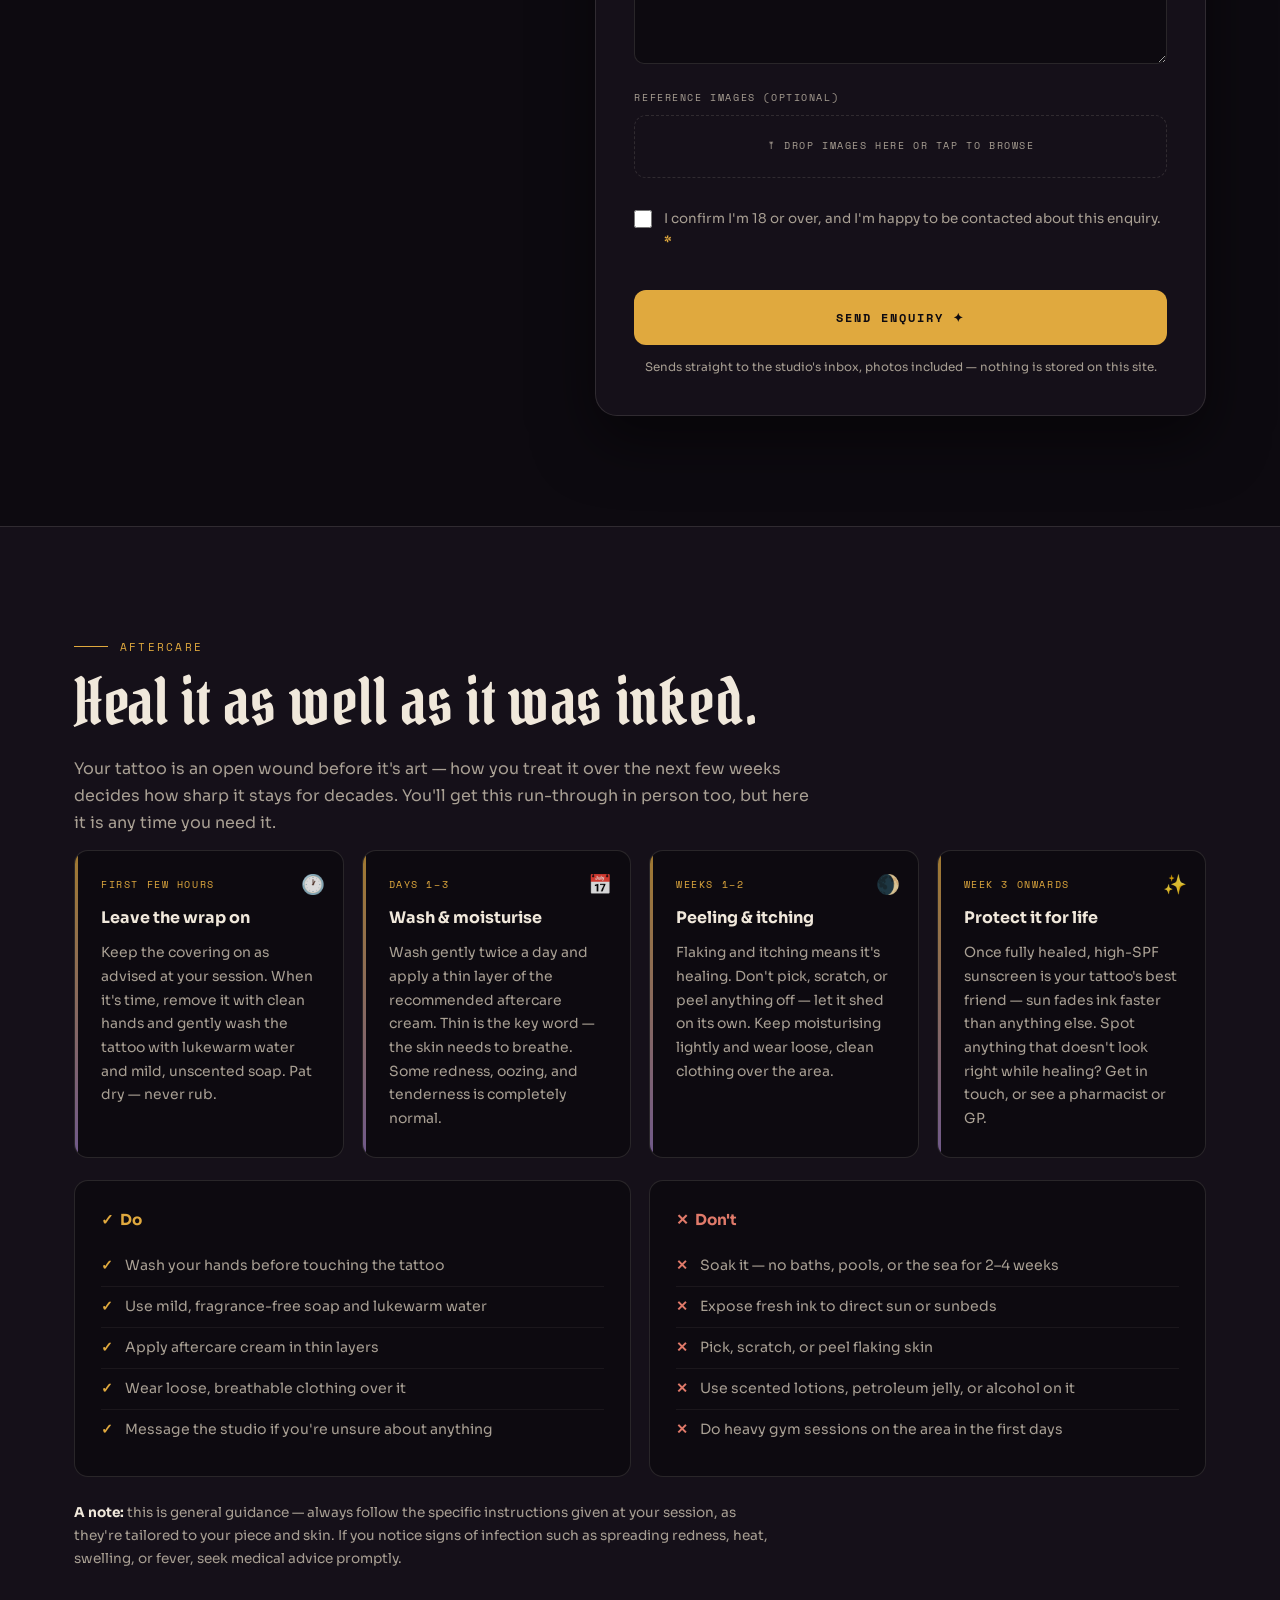
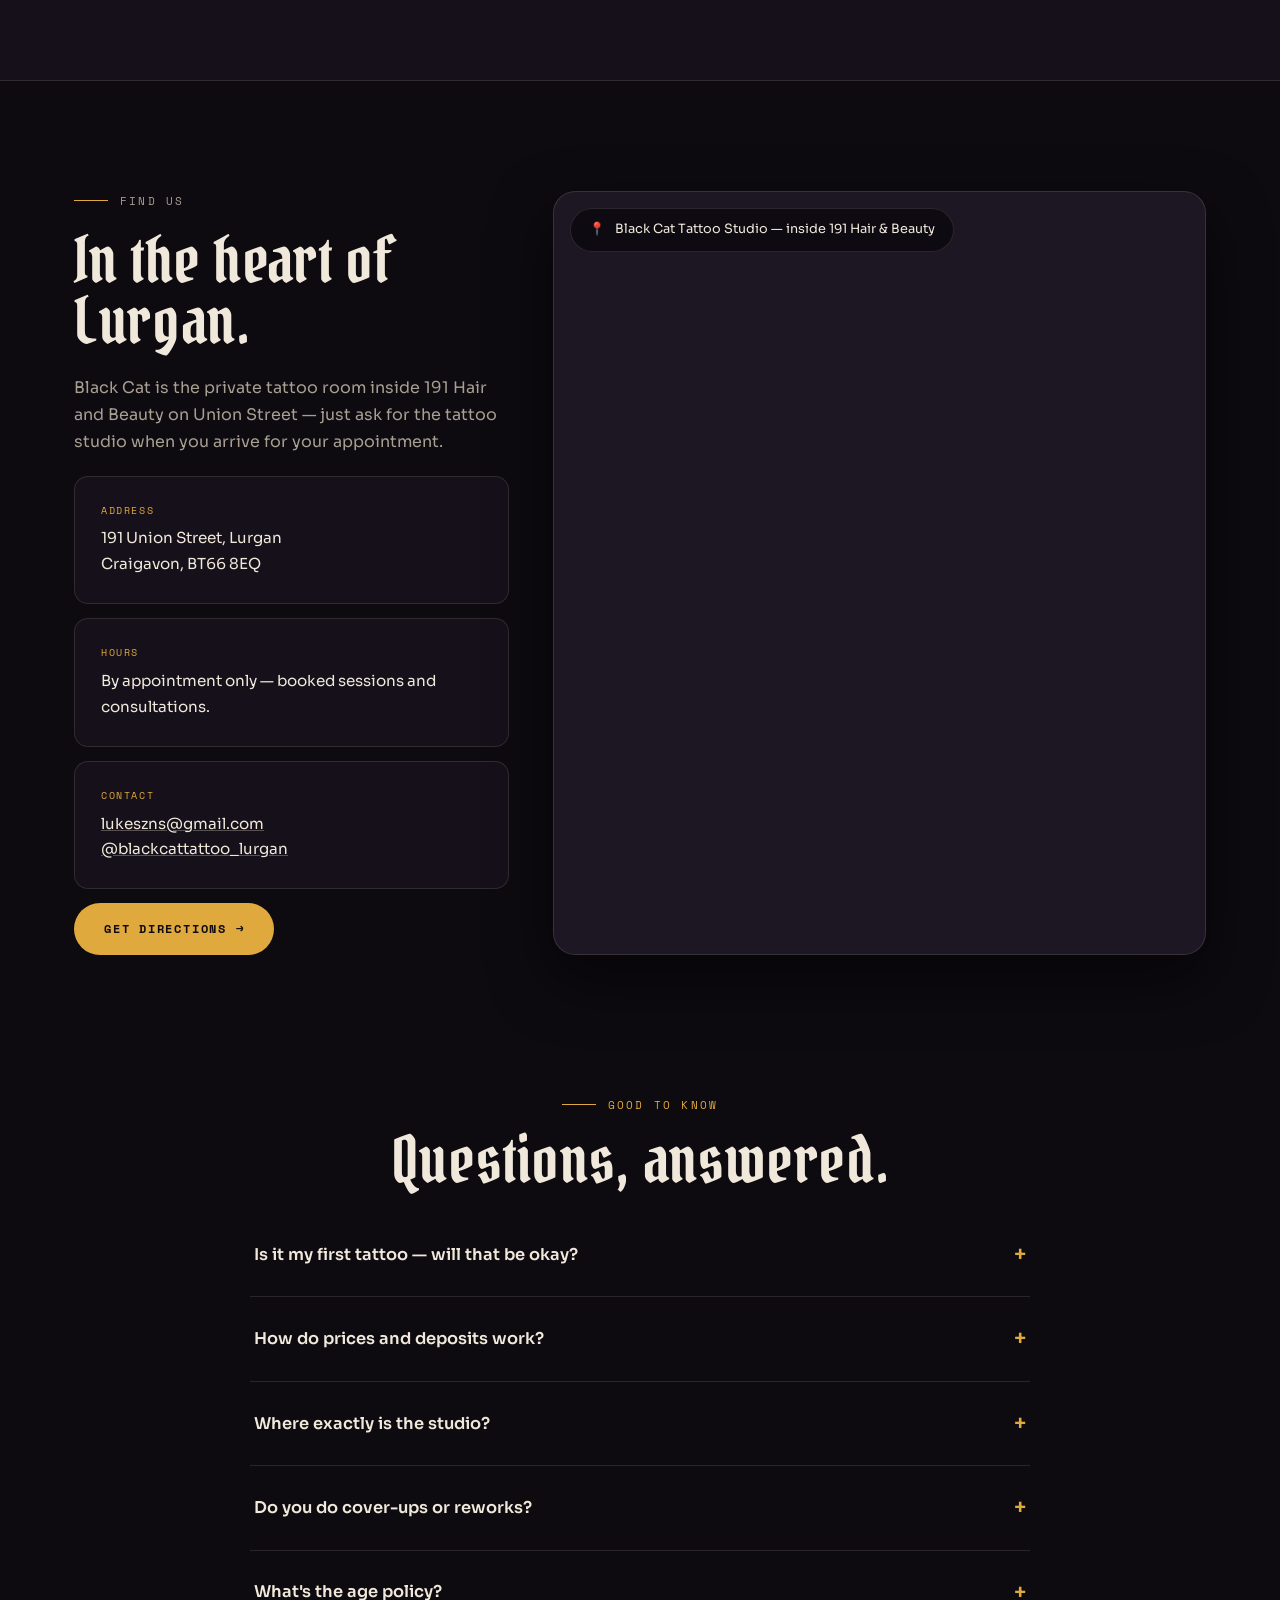
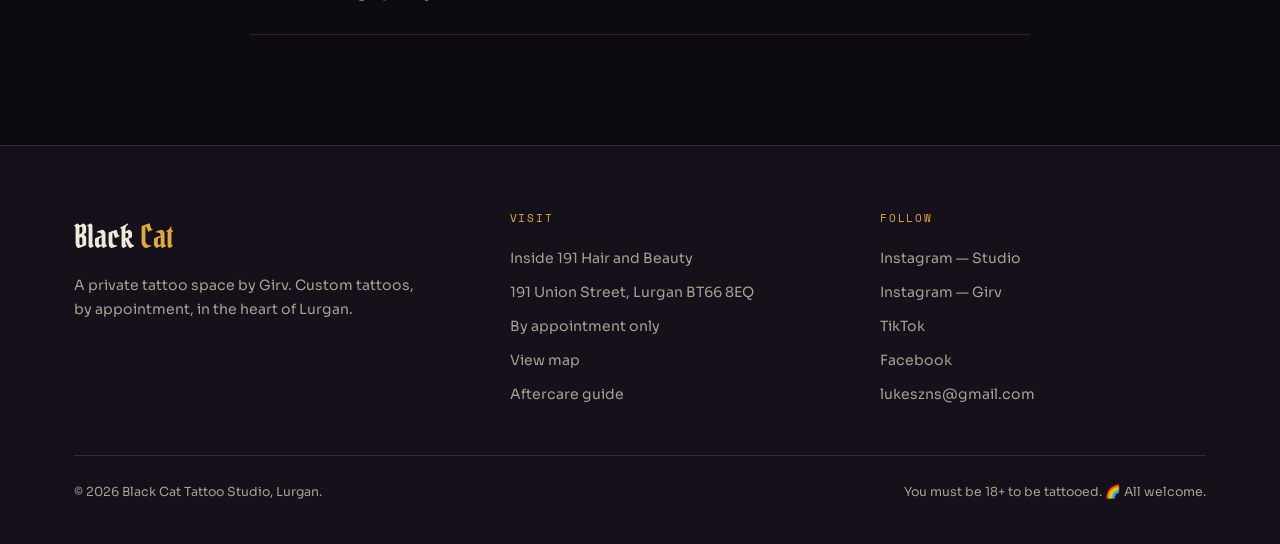
==== commit 976bb23b: "Rename black-cat-tattoo-v4.html to index.html" ====
--- a/index.html
+++ b/index.html
@@ -355,10 +355,30 @@
   .check input{width:18px;height:18px;margin-top:2px;accent-color:var(--gold)}
   .submit-btn{width:100%;background:var(--gold);color:var(--ink);border-radius:12px;padding:17px;font-family:'Space Mono',monospace;font-size:.78rem;letter-spacing:.16em;text-transform:uppercase;font-weight:700;transition:.25s}
   .submit-btn:hover{background:var(--bone);transform:translateY(-2px)}
-  .form-success{display:none;text-align:center;padding:40px 10px}
-  .form-success.show{display:block;animation:lbIn .4s ease}
+  .form-success-backdrop{
+    position:fixed;inset:0;z-index:110;background:rgba(6,4,9,.72);
+    backdrop-filter:blur(6px);-webkit-backdrop-filter:blur(6px);
+    display:none;align-items:center;justify-content:center;padding:24px;
+  }
+  .form-success-backdrop.show{display:flex}
+  .form-success{
+    position:relative;text-align:center;padding:48px 34px 38px;max-width:420px;width:100%;
+    background:
+      radial-gradient(ellipse 90% 60% at 50% 0%, rgba(154,123,192,.18), transparent 60%),
+      radial-gradient(ellipse 70% 50% at 50% 100%, rgba(224,169,62,.12), transparent 65%),
+      linear-gradient(165deg,var(--ink-3),var(--ink-2) 65%);
+    border:1px solid var(--line);border-radius:22px;
+    box-shadow:0 30px 80px rgba(0,0,0,.65), 0 0 0 1px rgba(224,169,62,.06);
+    animation:lbIn .4s ease;
+  }
   .form-success .big{font-family:'Pirata One',serif;font-size:2.4rem;color:var(--gold);margin:14px 0 10px}
   .form-success p{color:var(--dim);max-width:40ch;margin:0 auto 8px}
+  .form-success-close{
+    position:absolute;top:14px;right:14px;width:38px;height:38px;border-radius:50%;
+    border:1px solid var(--line);background:rgba(21,16,25,.6);display:grid;place-items:center;
+    font-size:1rem;transition:.2s;
+  }
+  .form-success-close:hover{border-color:var(--gold);color:var(--gold)}
 
   /* ---------- FAQ ---------- */
   .faq{max-width:780px;margin:0 auto}
@@ -770,15 +790,19 @@
           </div>
         </div>
       </form>
-      <div class="form-success" id="formSuccess">
-        <div style="font-size:2.2rem">🐈‍⬛</div>
-        <div class="big">Enquiry sent!</div>
-        <p>Thanks — your enquiry and any reference photos have been sent straight to the studio. Girv will get back to you soon.</p>
-        <p style="margin-top:14px"><button class="btn btn-ghost" id="formReset" style="border-radius:999px">Send another enquiry</button></p>
-      </div>
     </div>
   </div>
 </section>
+
+<div class="form-success-backdrop" id="formSuccessBackdrop">
+  <div class="form-success" id="formSuccess" role="dialog" aria-modal="true" aria-label="Enquiry sent">
+    <button class="form-success-close" id="formSuccessClose" aria-label="Close">✕</button>
+    <div style="font-size:2.2rem">🐈‍⬛</div>
+    <div class="big">Enquiry sent!</div>
+    <p>Thanks — your enquiry and any reference photos have been sent straight to the studio. Girv will get back to you soon.</p>
+    <p style="margin-top:14px"><button class="btn btn-ghost" id="formReset" style="border-radius:999px">Send another enquiry</button></p>
+  </div>
+</div>
 
 <section class="care" id="aftercare">
   <div class="wrap">
@@ -1222,14 +1246,15 @@
   form.querySelector('[name="_subject"]').value = 'Tattoo enquiry — ' + name;
 
   try{
-    const res = await fetch(form.action, {
+    const ajaxUrl = form.action.replace('formsubmit.co/', 'formsubmit.co/ajax/');
+    const res = await fetch(ajaxUrl, {
       method:'POST',
       headers:{ 'Accept':'application/json' },
       body: new FormData(form)
     });
-    if(!res.ok) throw new Error('Submission failed');
-    form.style.display='none';
-    document.getElementById('formSuccess').classList.add('show');
+    const data = await res.json().catch(()=>null);
+    if(!res.ok || !data || (data.success !== 'true' && data.success !== true)) throw new Error(data?.message || 'Submission not confirmed');
+    openSuccessModal();
   }catch(err){
     formError.style.display='block';
     formError.scrollIntoView({behavior:'smooth',block:'center'});
@@ -1237,9 +1262,16 @@
     submitBtn.disabled=false; submitBtn.textContent='Send enquiry ✦';
   }
 });
+
+const successBackdrop=document.getElementById('formSuccessBackdrop');
+function openSuccessModal(){ successBackdrop.classList.add('show'); document.documentElement.classList.add('nav-lock'); }
+function closeSuccessModal(){ successBackdrop.classList.remove('show'); document.documentElement.classList.remove('nav-lock'); }
+document.getElementById('formSuccessClose').addEventListener('click', closeSuccessModal);
+successBackdrop.addEventListener('click', e=>{ if(e.target===successBackdrop) closeSuccessModal(); });
+document.addEventListener('keydown', e=>{ if(e.key==='Escape' && successBackdrop.classList.contains('show')) closeSuccessModal(); });
 document.getElementById('formReset').addEventListener('click',()=>{
   form.reset(); previews.innerHTML=''; fileNames=[];
-  form.style.display=''; document.getElementById('formSuccess').classList.remove('show');
+  closeSuccessModal();
 });
 </script>
 </body>
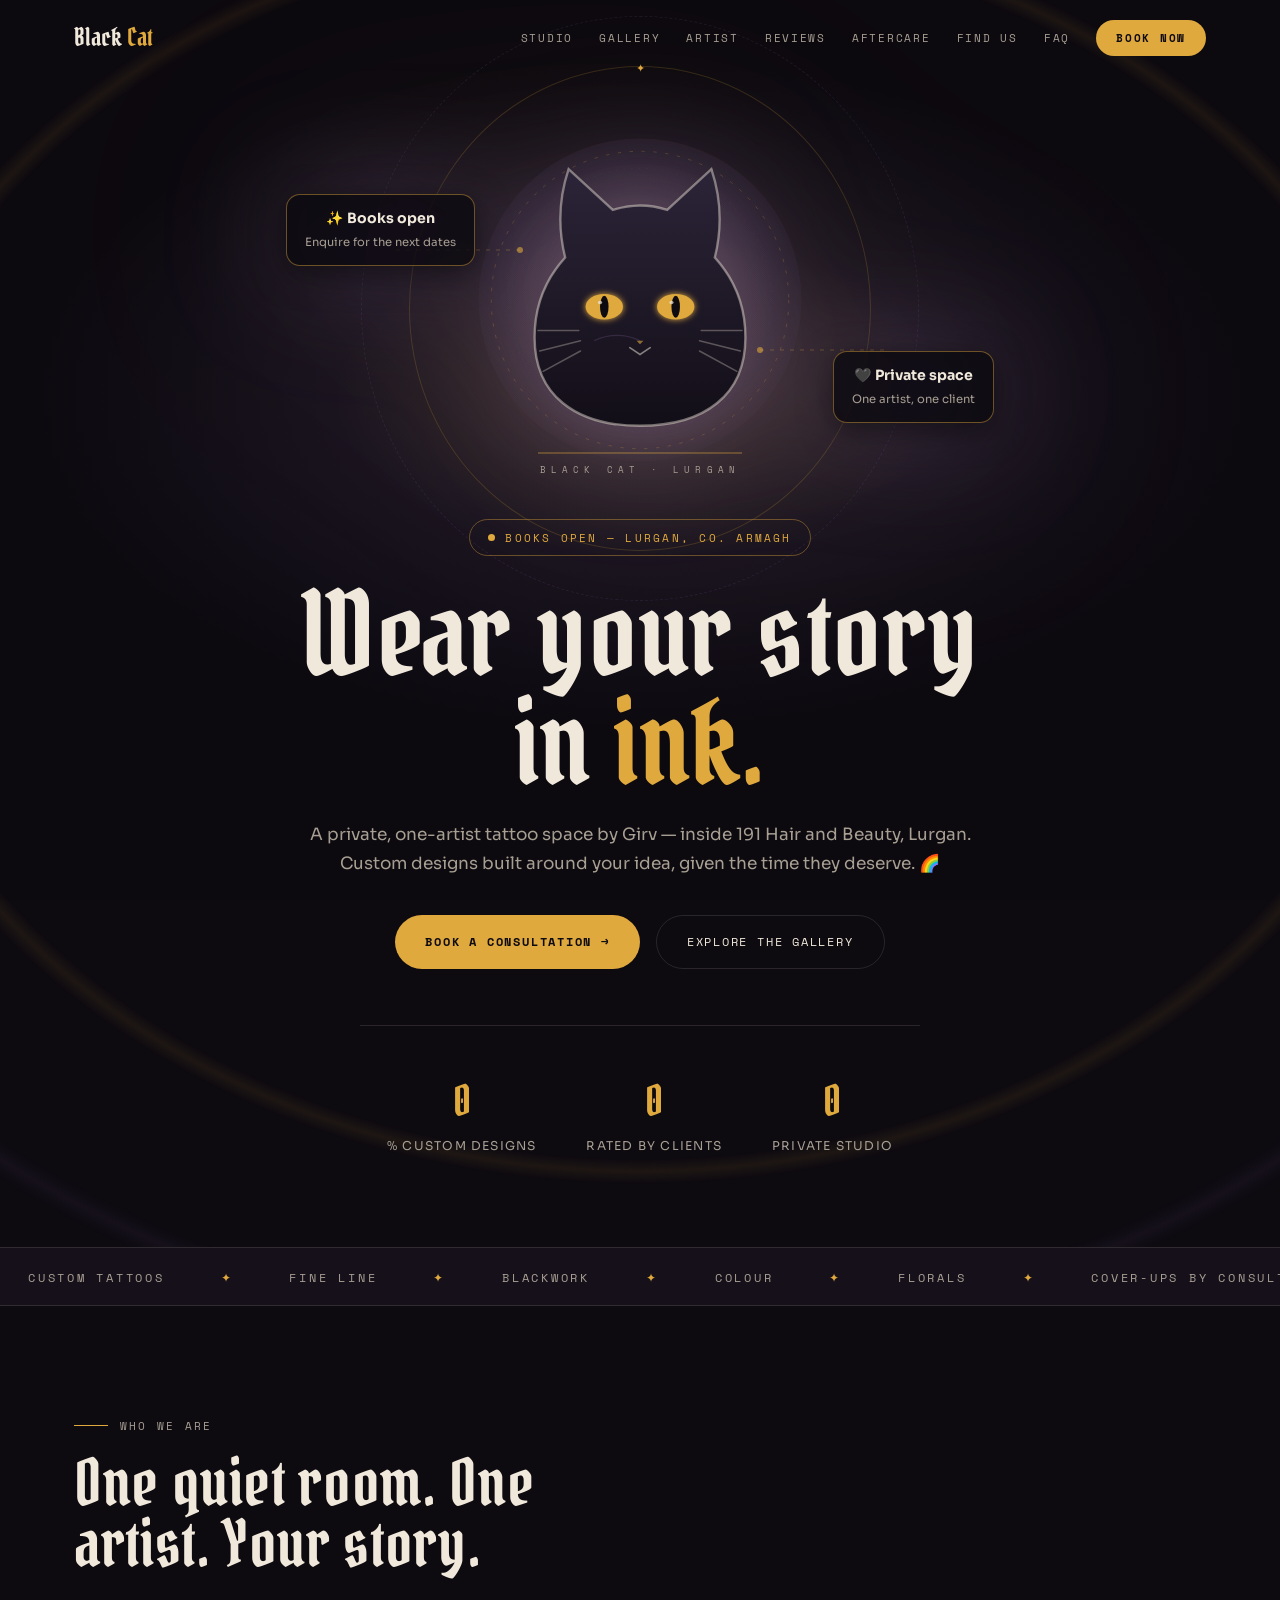
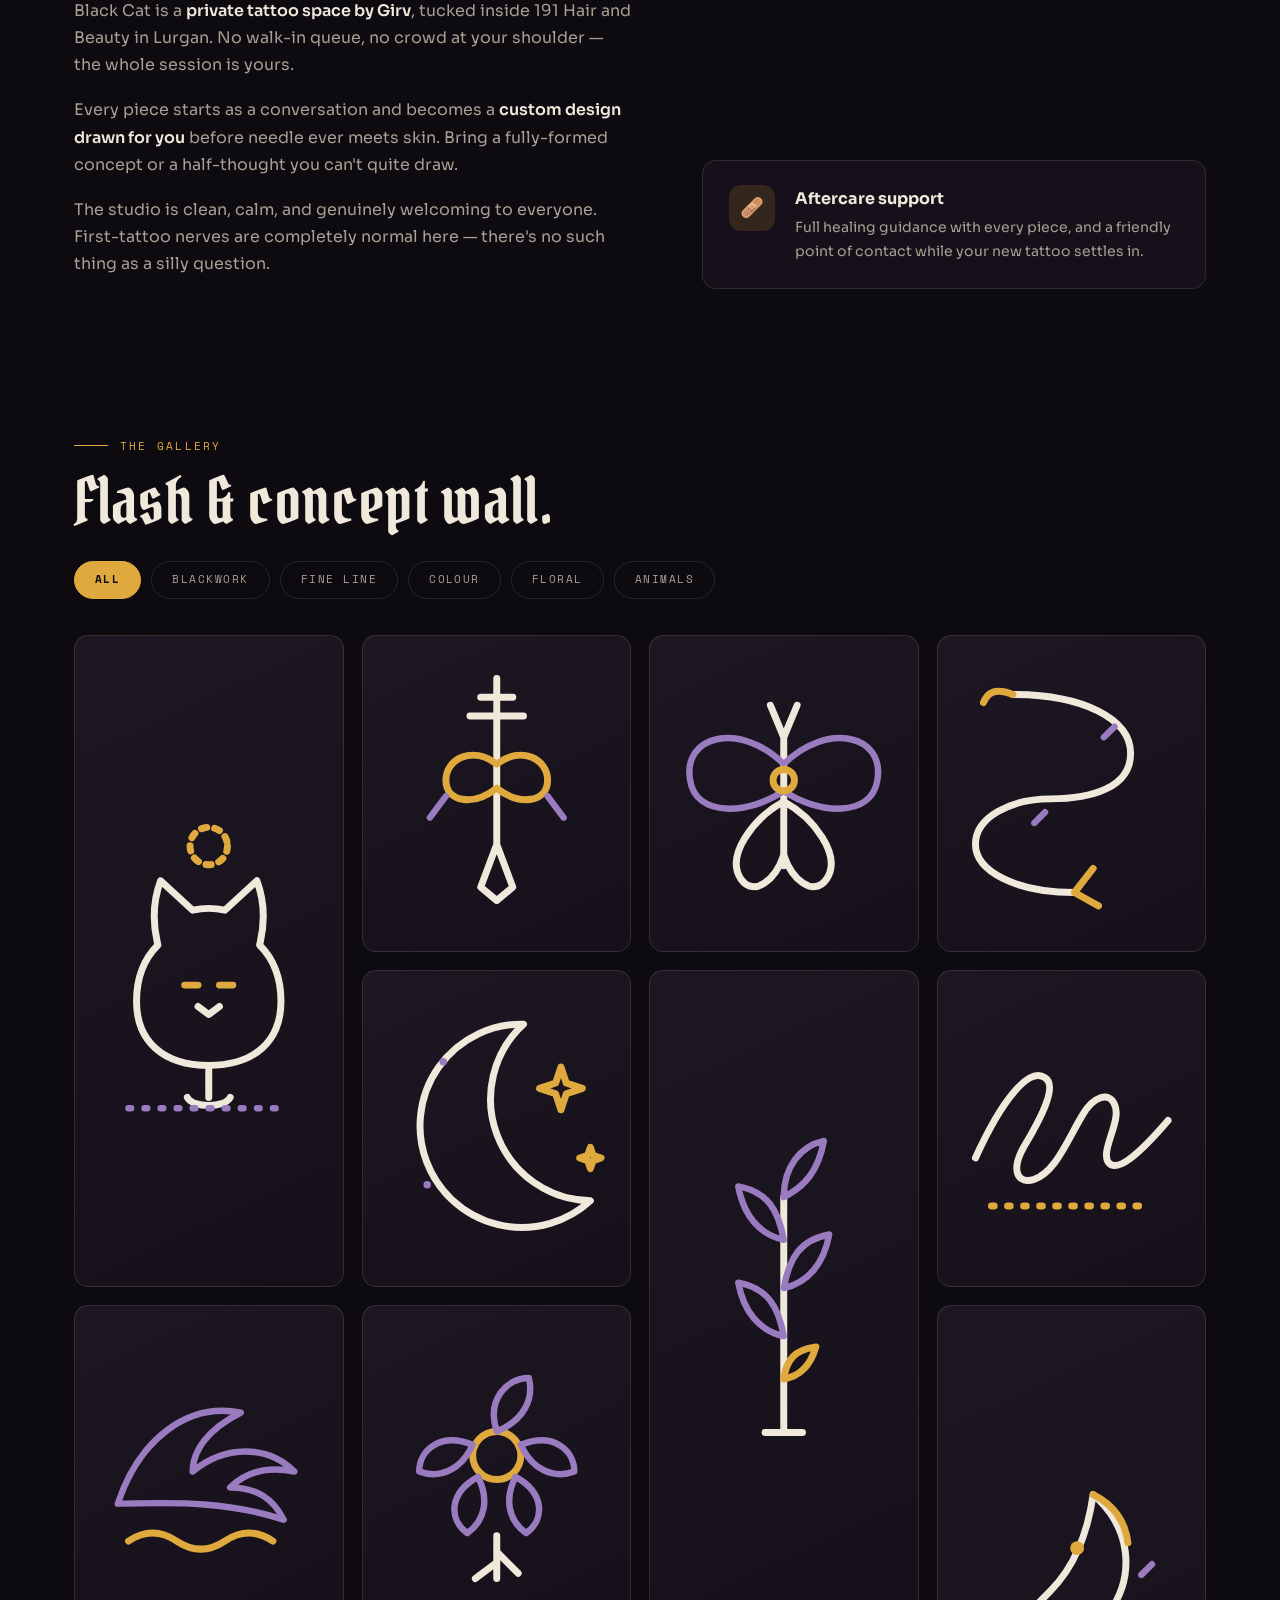
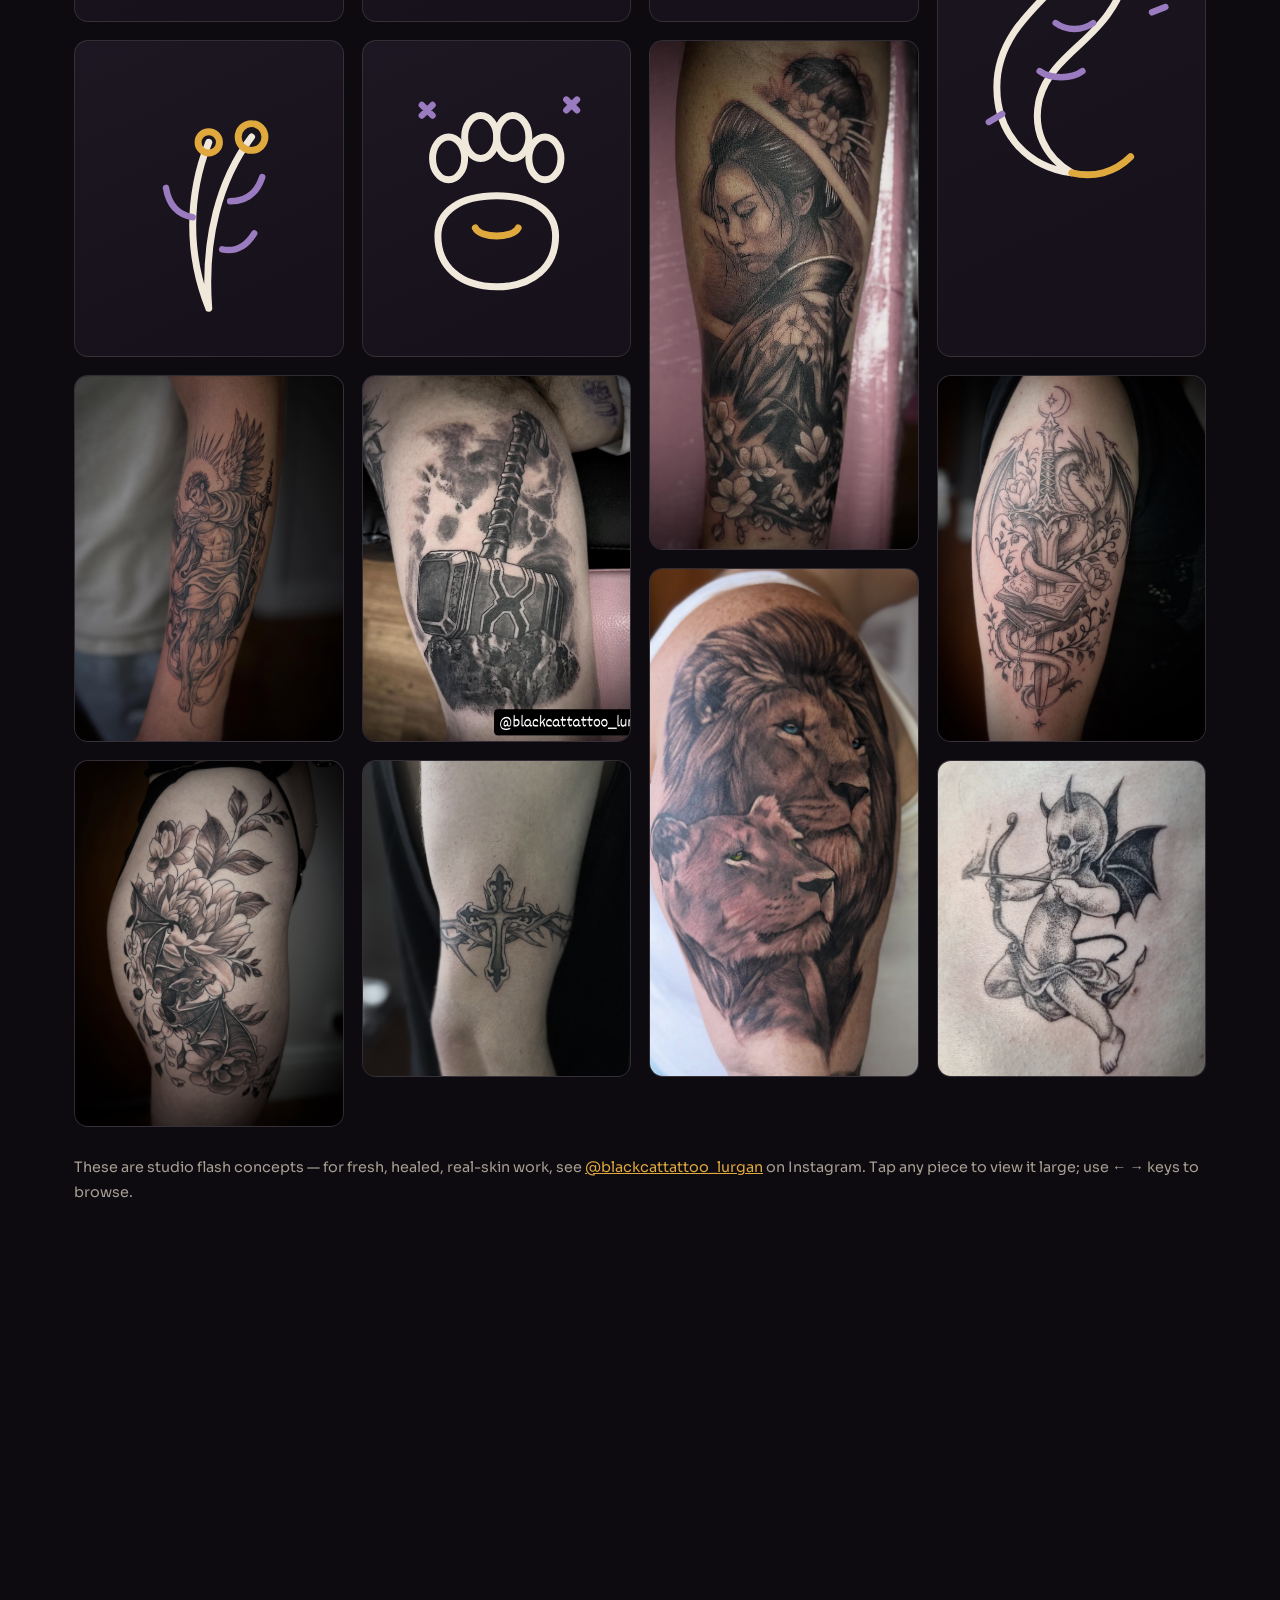
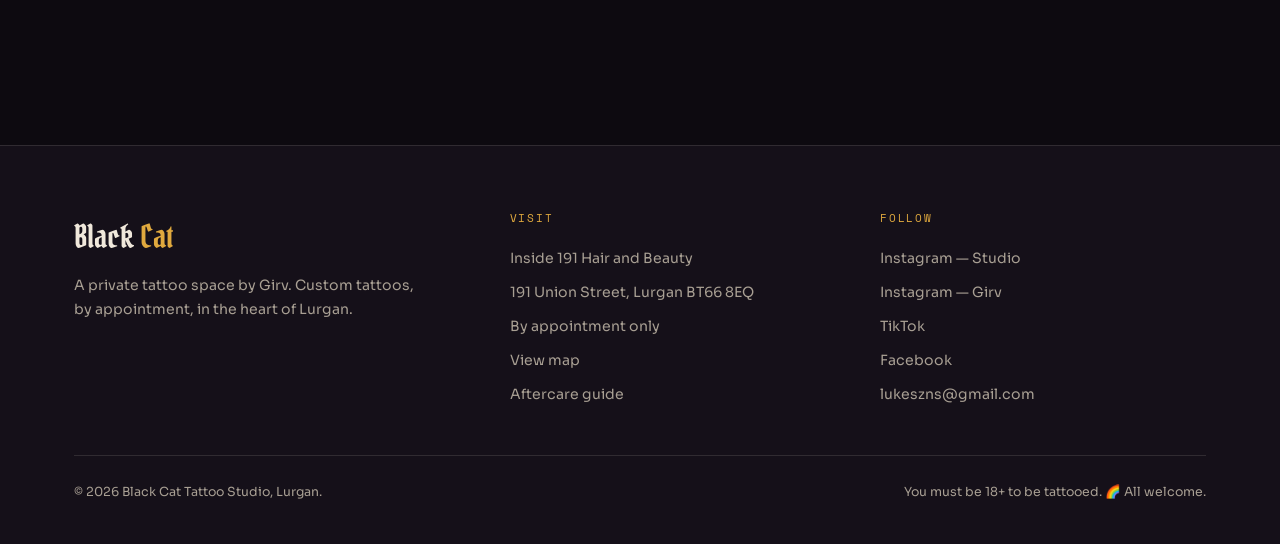
==== commit 67330421: "Rename black-cat-tattoo-v4.html to index.html" ====
--- a/index.html
+++ b/index.html
@@ -350,7 +350,14 @@
   .upload:hover,.upload.drag{border-color:var(--gold);color:var(--gold);background:var(--gold-soft)}
   .upload input{display:none}
   .previews{display:flex;gap:10px;flex-wrap:wrap;margin-top:12px}
-  .previews img{width:64px;height:64px;object-fit:cover;border-radius:8px;border:1px solid var(--line)}
+  .preview-item{position:relative;width:64px;height:64px}
+  .preview-item img{width:100%;height:100%;object-fit:cover;border-radius:8px;border:1px solid var(--line);display:block}
+  .preview-remove{
+    position:absolute;top:-7px;right:-7px;width:20px;height:20px;border-radius:50%;
+    background:var(--ink);border:1px solid var(--line);color:var(--bone);
+    font-size:.6rem;line-height:1;display:grid;place-items:center;transition:.2s;
+  }
+  .preview-remove:hover{border-color:#e07a6a;color:#e07a6a}
   .check{display:flex;gap:12px;align-items:flex-start;font-size:.84rem;color:var(--dim)}
   .check input{width:18px;height:18px;margin-top:2px;accent-color:var(--gold)}
   .submit-btn{width:100%;background:var(--gold);color:var(--ink);border-radius:12px;padding:17px;font-family:'Space Mono',monospace;font-size:.78rem;letter-spacing:.16em;text-transform:uppercase;font-weight:700;transition:.25s}
@@ -1209,18 +1216,45 @@
 /* =============== Booking form =============== */
 const form=document.getElementById('bookForm');
 const zone=document.getElementById('uploadZone'), files=document.getElementById('fFiles'), previews=document.getElementById('previews');
-let fileNames=[];
-function handleFiles(list){
-  [...list].forEach(f=>{
-    if(!f.type.startsWith('image/')) return;
-    fileNames.push(f.name);
+let selectedFiles=[];
+
+function syncInputFiles(){
+  const dt = new DataTransfer();
+  selectedFiles.forEach(f=>dt.items.add(f));
+  files.files = dt.files;
+}
+function renderPreviews(){
+  previews.innerHTML='';
+  selectedFiles.forEach((f,i)=>{
+    const item=document.createElement('div');
+    item.className='preview-item';
     const img=document.createElement('img');
     img.alt=f.name;
     const rd=new FileReader();
     rd.onload=e=>img.src=e.target.result;
     rd.readAsDataURL(f);
-    previews.appendChild(img);
+    const remove=document.createElement('button');
+    remove.type='button';
+    remove.className='preview-remove';
+    remove.setAttribute('aria-label','Remove '+f.name);
+    remove.textContent='✕';
+    remove.addEventListener('click',()=>{
+      selectedFiles.splice(i,1);
+      syncInputFiles();
+      renderPreviews();
+    });
+    item.appendChild(img);
+    item.appendChild(remove);
+    previews.appendChild(item);
   });
+}
+function handleFiles(list){
+  [...list].forEach(f=>{
+    if(!f.type.startsWith('image/')) return;
+    selectedFiles.push(f);
+  });
+  syncInputFiles();
+  renderPreviews();
 }
 files.addEventListener('change',()=>handleFiles(files.files));
 ['dragover','dragenter'].forEach(ev=>zone.addEventListener(ev,e=>{e.preventDefault();zone.classList.add('drag');}));
@@ -1270,7 +1304,7 @@
 successBackdrop.addEventListener('click', e=>{ if(e.target===successBackdrop) closeSuccessModal(); });
 document.addEventListener('keydown', e=>{ if(e.key==='Escape' && successBackdrop.classList.contains('show')) closeSuccessModal(); });
 document.getElementById('formReset').addEventListener('click',()=>{
-  form.reset(); previews.innerHTML=''; fileNames=[];
+  form.reset(); previews.innerHTML=''; selectedFiles=[];
   closeSuccessModal();
 });
 </script>
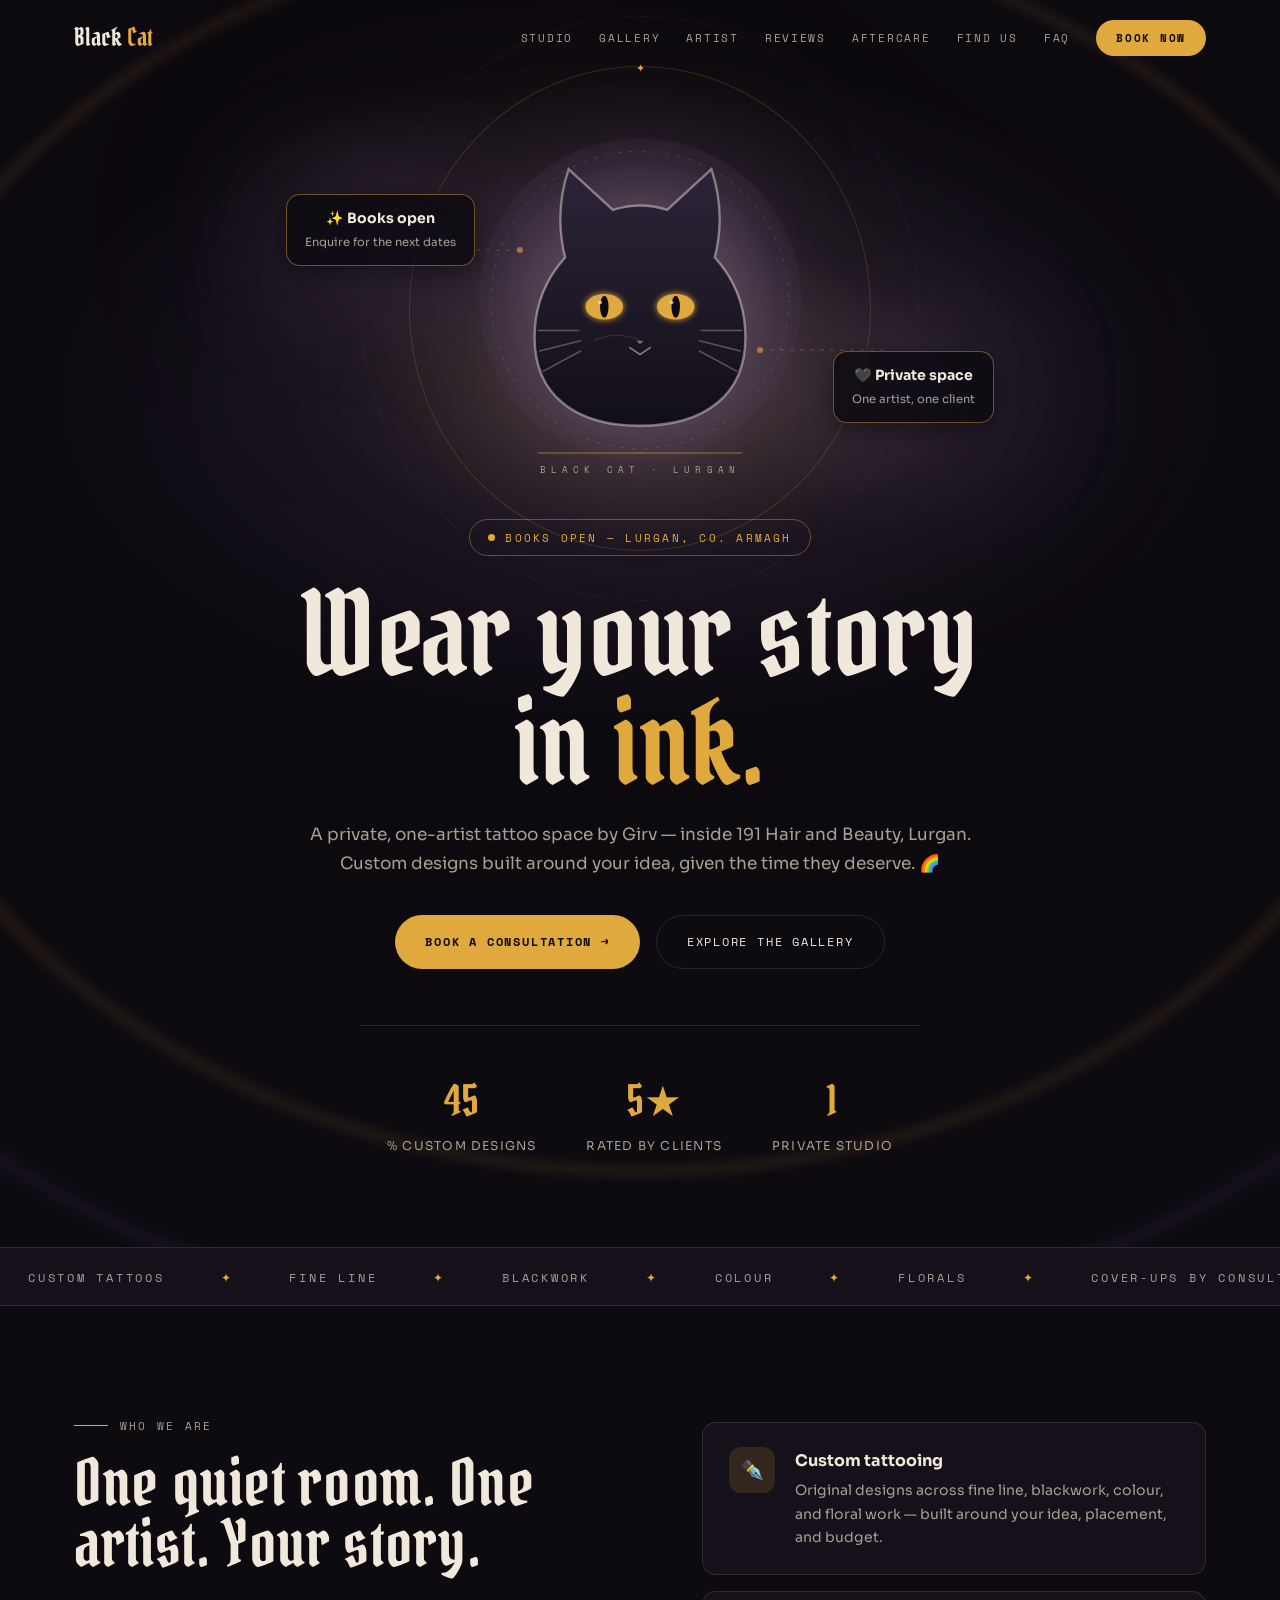
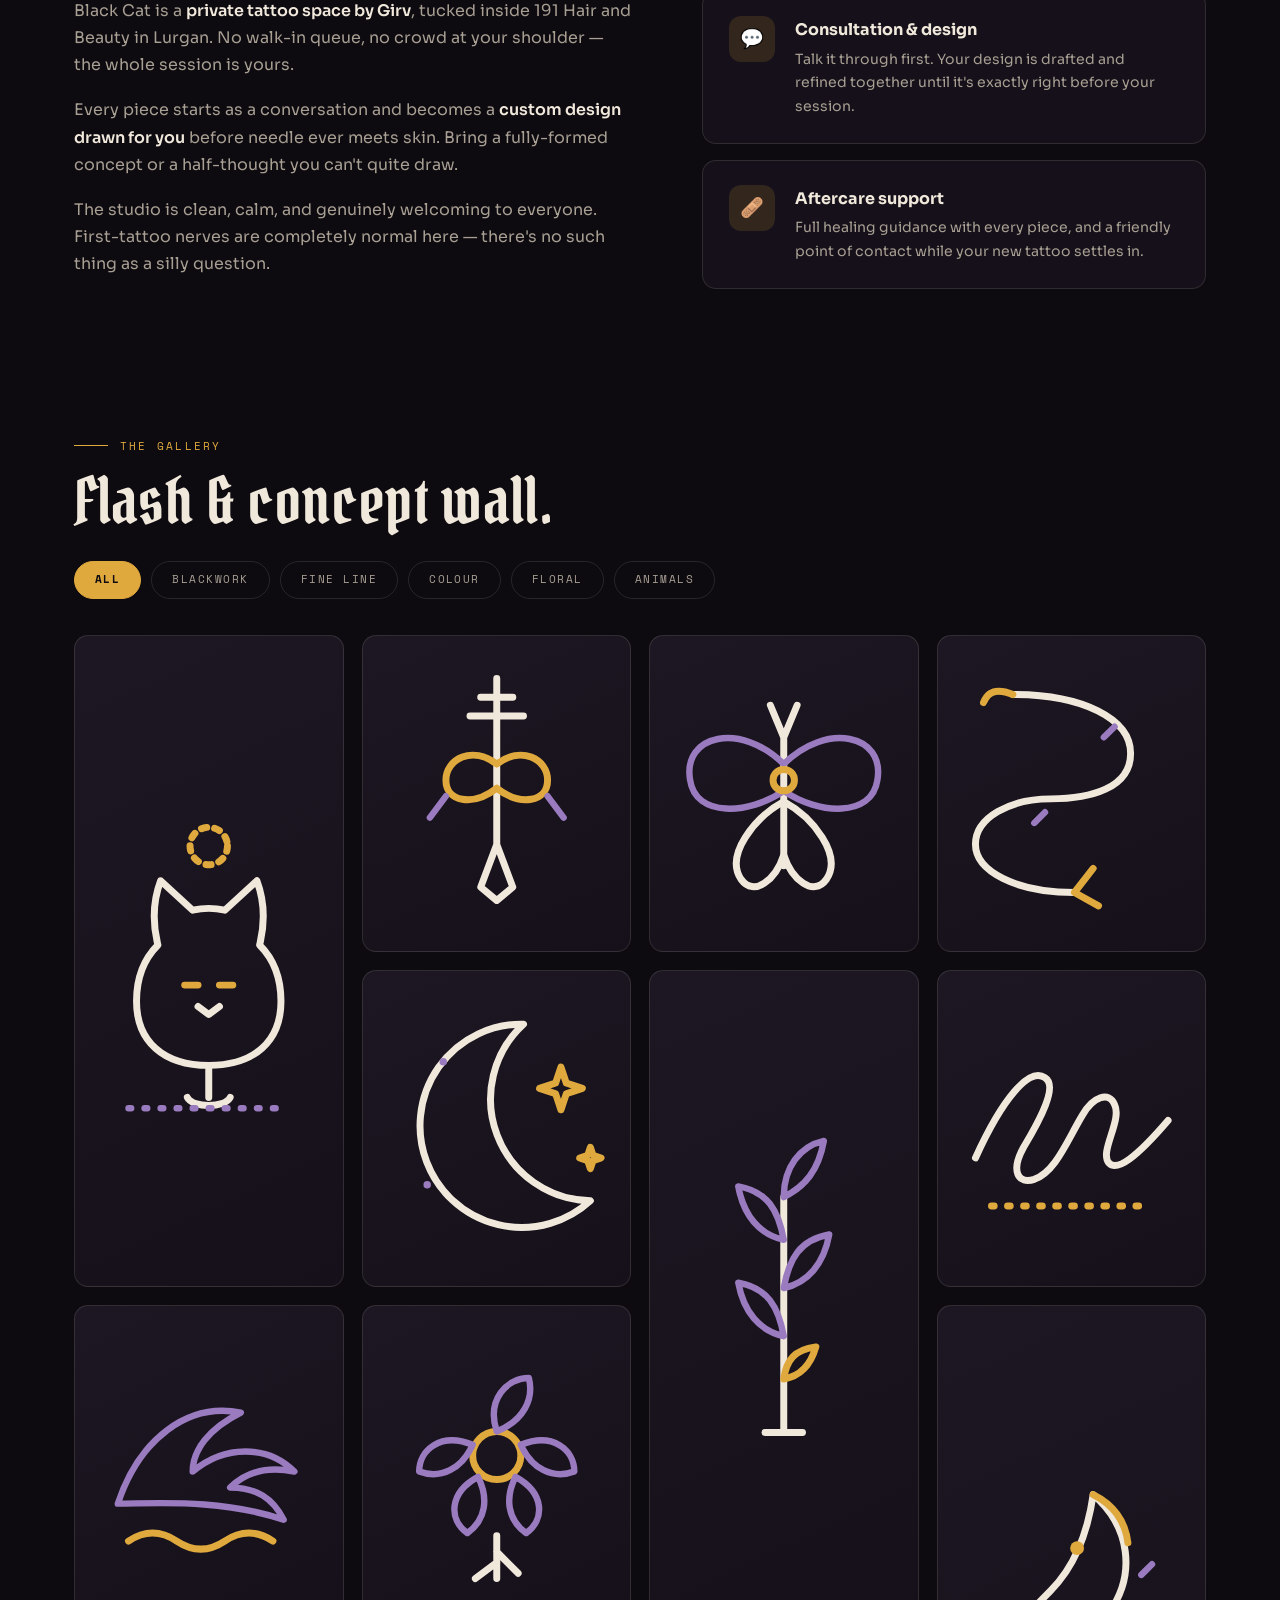
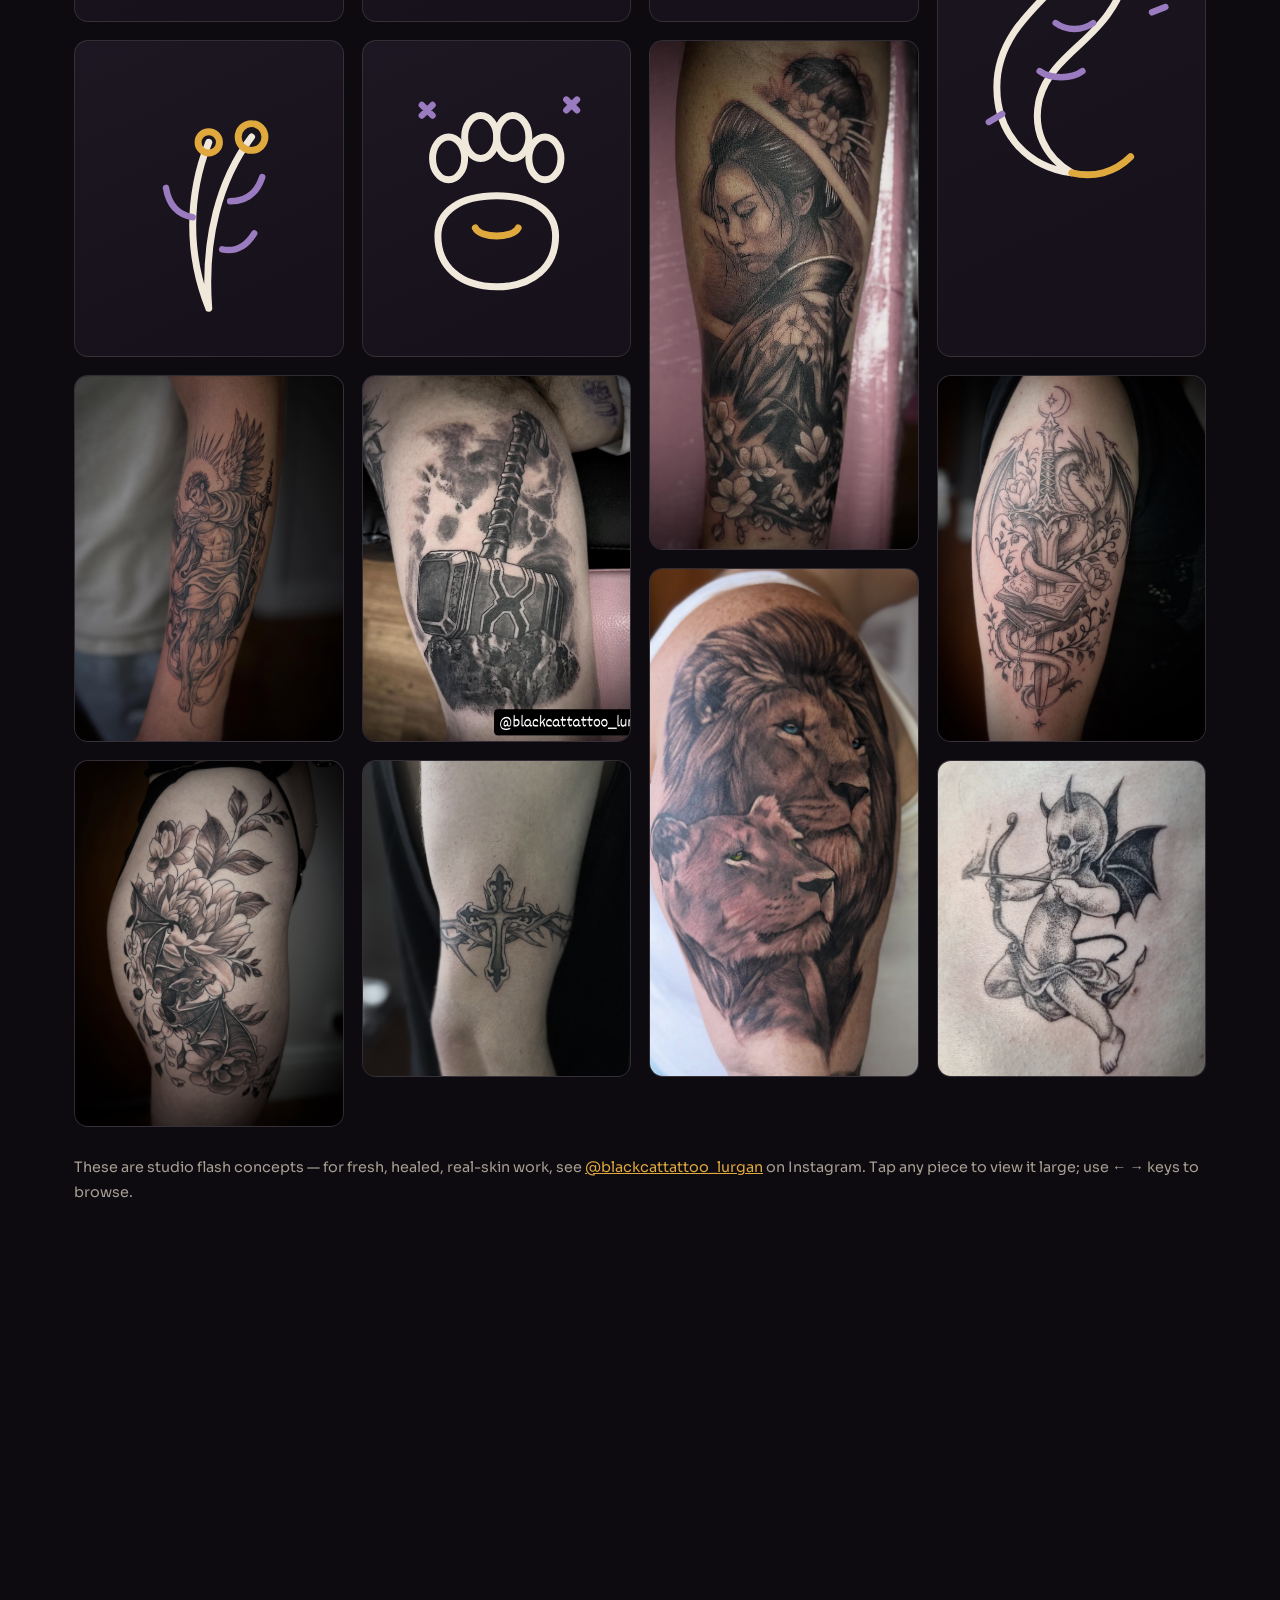
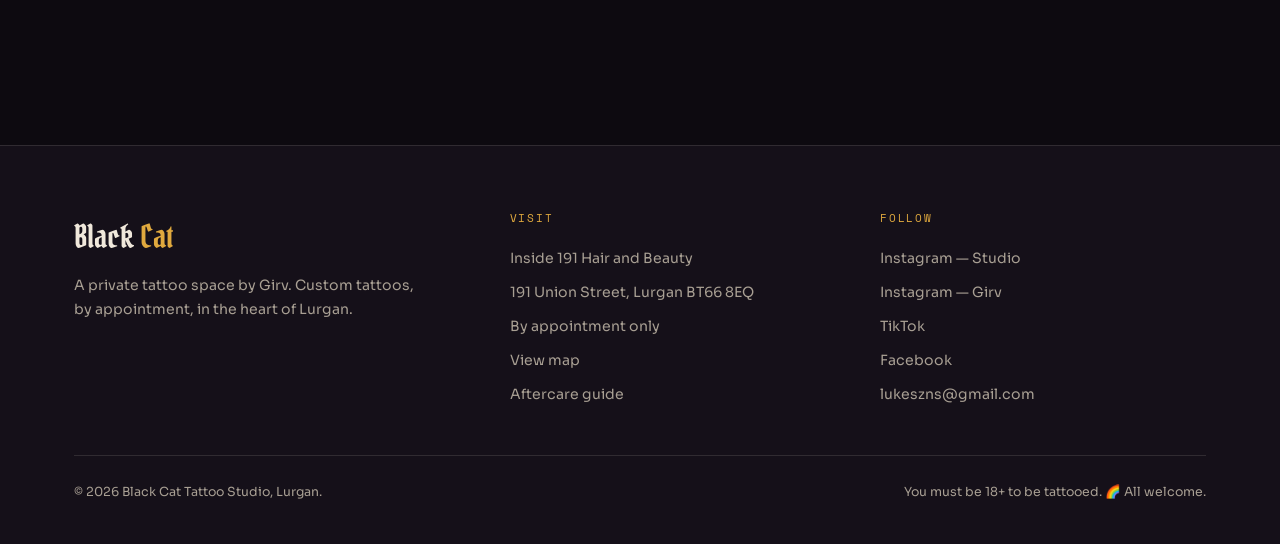
==== commit 7cbb1598: "Rename black-cat-tattoo-v4.html to index.html" ====
--- a/index.html
+++ b/index.html
@@ -1281,10 +1281,13 @@
 
   try{
     const ajaxUrl = form.action.replace('formsubmit.co/', 'formsubmit.co/ajax/');
+    const fd = new FormData(form);
+    fd.delete('attachments'); // FormSubmit only keeps one file when several share a field name
+    selectedFiles.forEach((f,i)=> fd.append('attachment_'+(i+1), f));
     const res = await fetch(ajaxUrl, {
       method:'POST',
       headers:{ 'Accept':'application/json' },
-      body: new FormData(form)
+      body: fd
     });
     const data = await res.json().catch(()=>null);
     if(!res.ok || !data || (data.success !== 'true' && data.success !== true)) throw new Error(data?.message || 'Submission not confirmed');
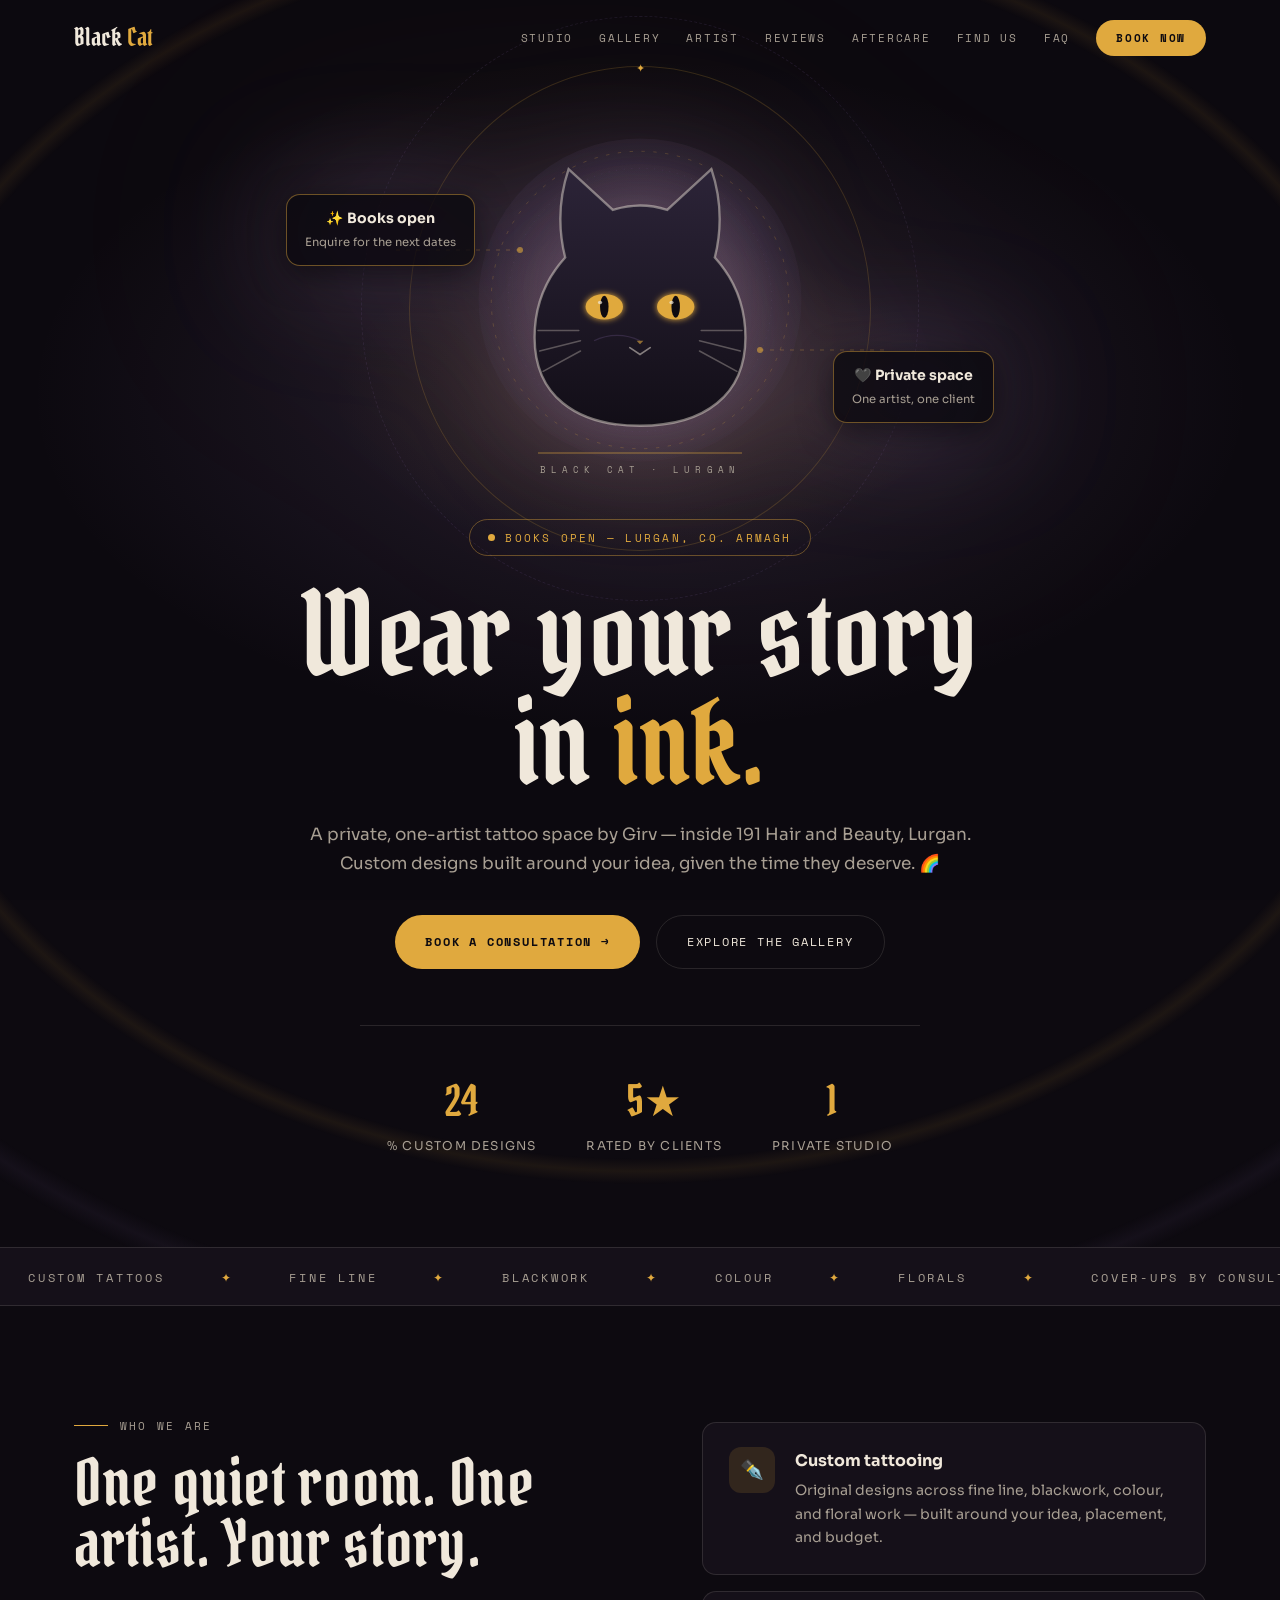
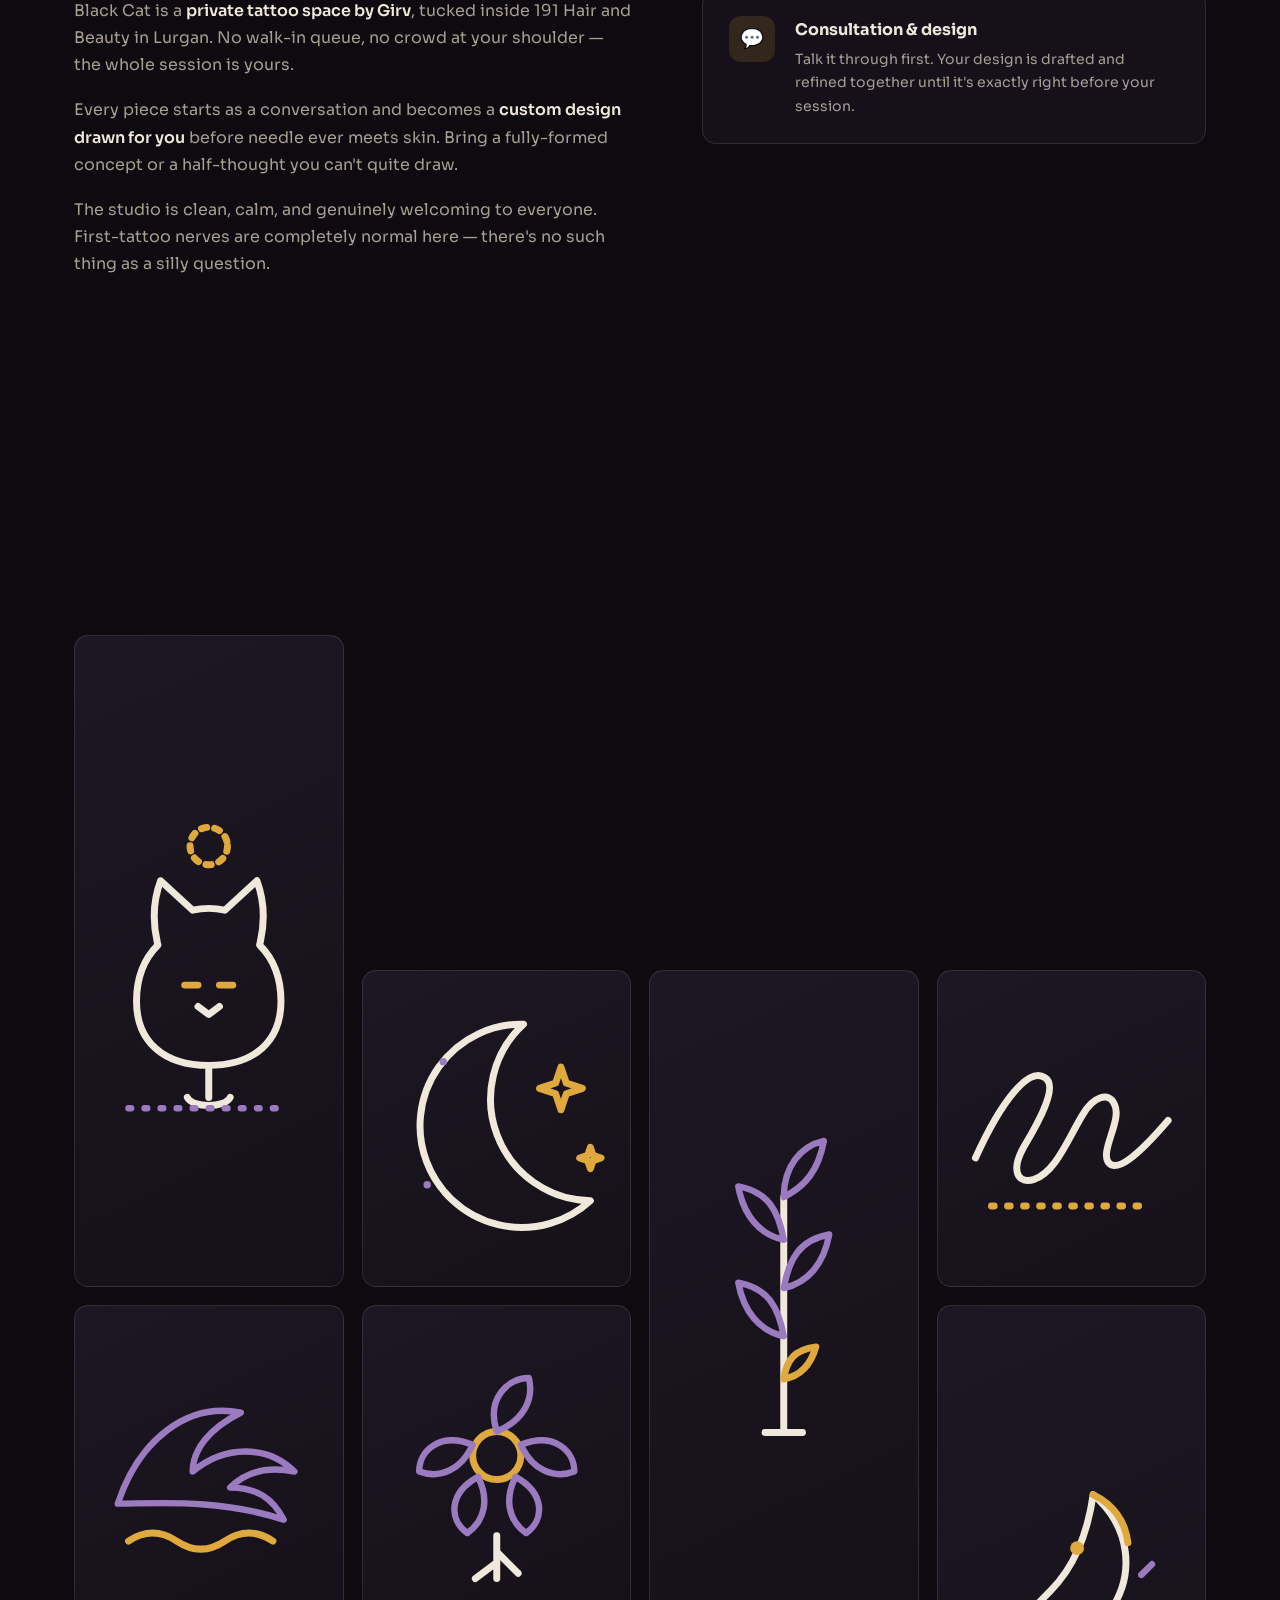
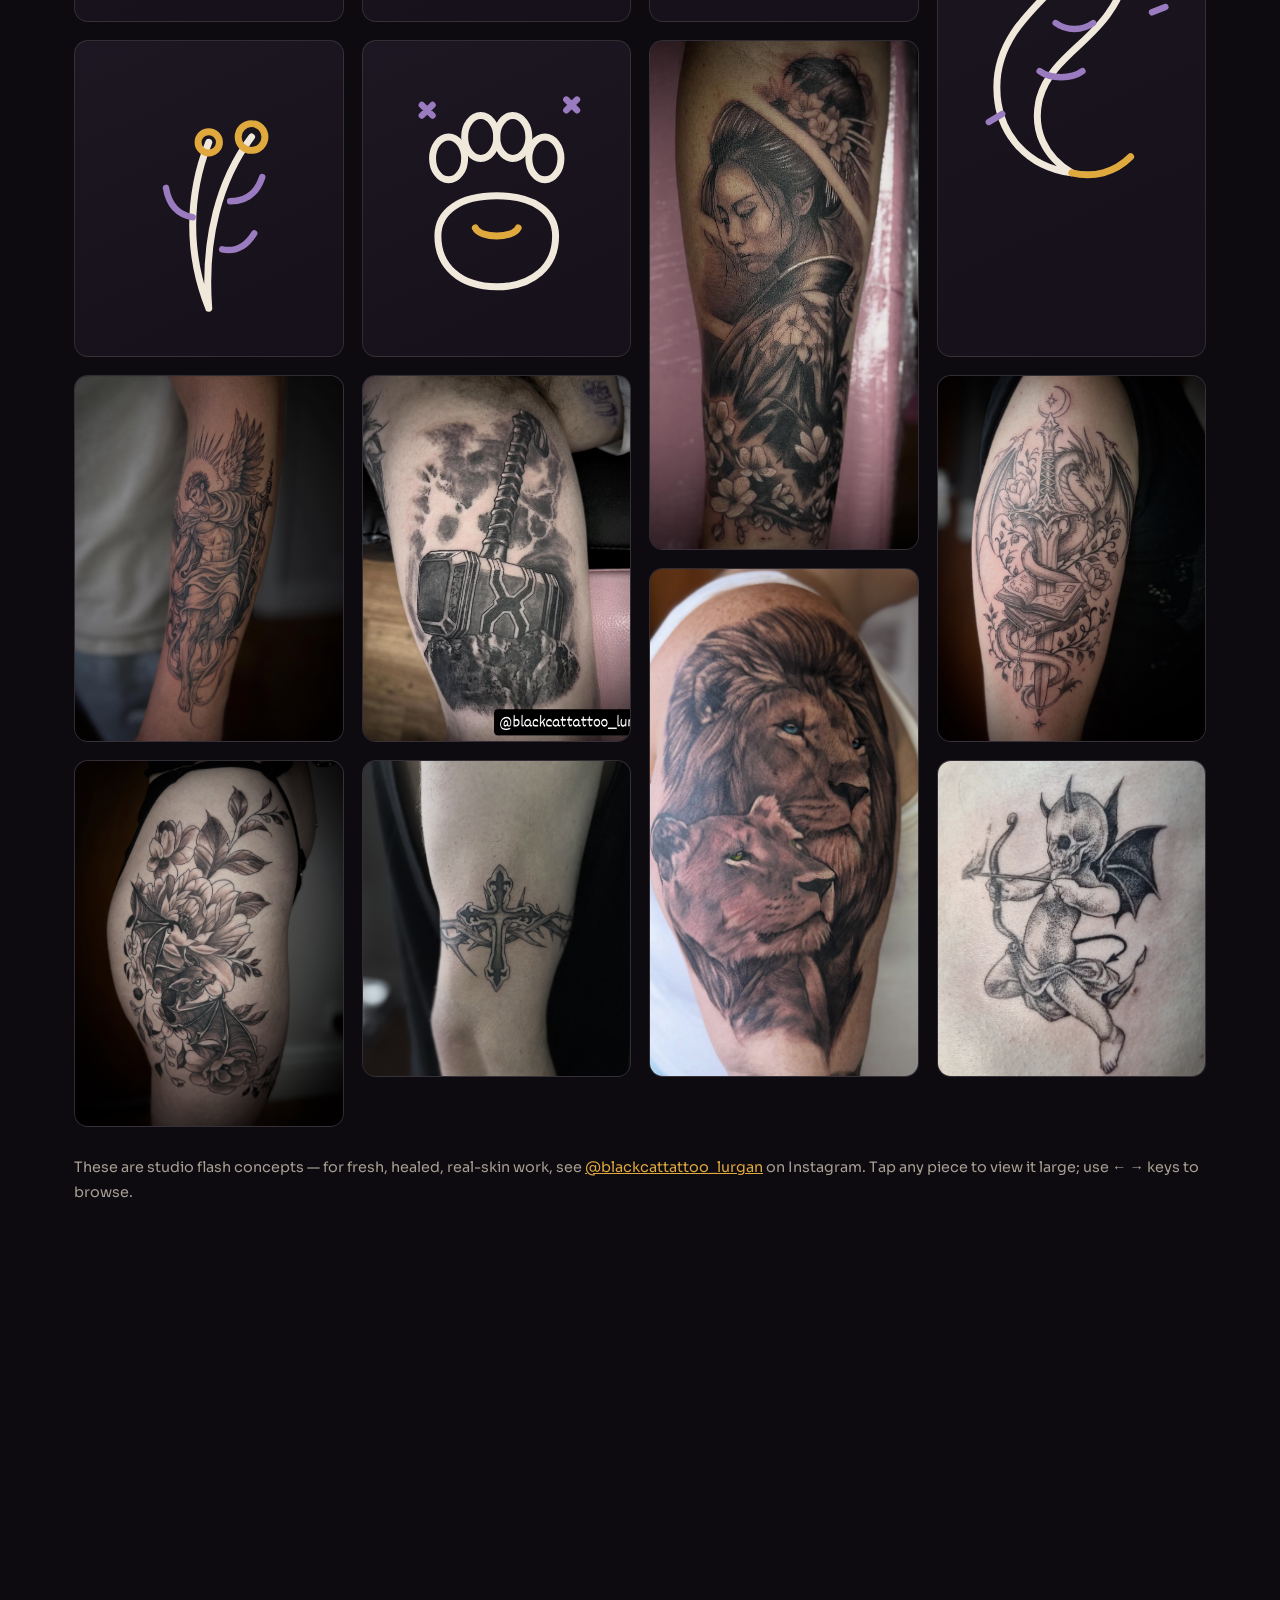
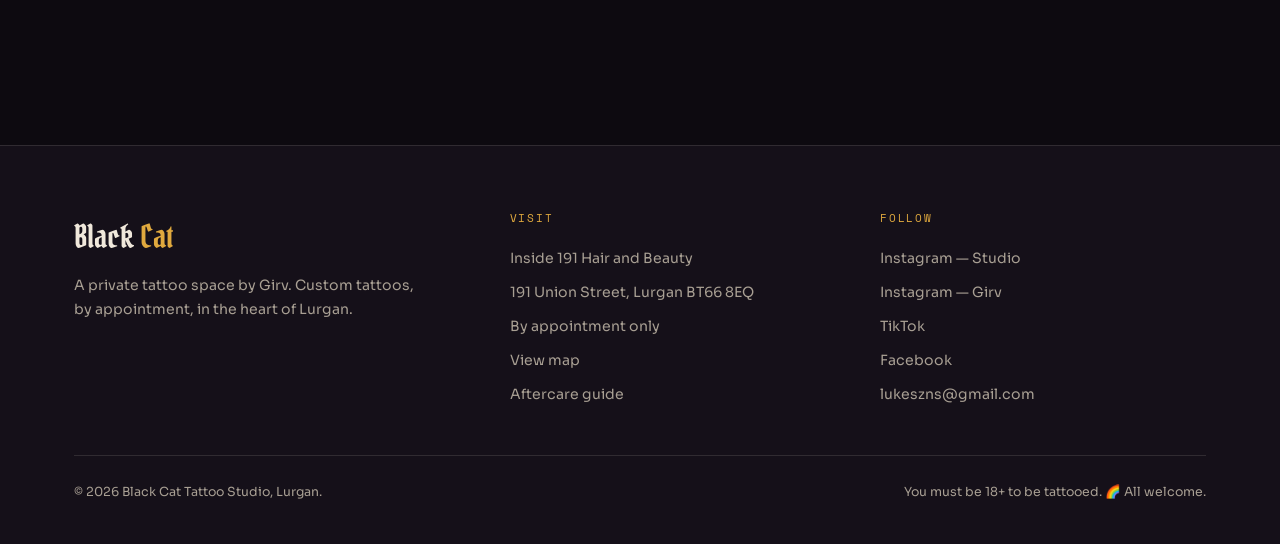
==== commit 3ce1cbcf: "Rename black-cat-tattoo-v4.html to index.html" ====
--- a/index.html
+++ b/index.html
@@ -778,10 +778,10 @@
             <div class="err">Tell us a little about the tattoo you have in mind.</div>
           </div>
           <div class="field full">
-            <label>Reference images (optional)</label>
+            <label>Reference photo (optional, 1 image)</label>
             <label class="upload" id="uploadZone" for="fFiles">
-              ⤒ Drop images here or tap to browse
-              <input id="fFiles" name="attachments" type="file" accept="image/*" multiple>
+              ⤒ Drop a photo here or tap to browse
+              <input id="fFiles" name="attachment" type="file" accept="image/*">
             </label>
             <div class="previews" id="previews"></div>
           </div>
@@ -1249,10 +1249,9 @@
   });
 }
 function handleFiles(list){
-  [...list].forEach(f=>{
-    if(!f.type.startsWith('image/')) return;
-    selectedFiles.push(f);
-  });
+  const img = [...list].find(f=>f.type.startsWith('image/'));
+  if(!img) return;
+  selectedFiles = [img]; // only one reference photo is supported
   syncInputFiles();
   renderPreviews();
 }
@@ -1281,13 +1280,10 @@
 
   try{
     const ajaxUrl = form.action.replace('formsubmit.co/', 'formsubmit.co/ajax/');
-    const fd = new FormData(form);
-    fd.delete('attachments'); // FormSubmit only keeps one file when several share a field name
-    selectedFiles.forEach((f,i)=> fd.append('attachment_'+(i+1), f));
     const res = await fetch(ajaxUrl, {
       method:'POST',
       headers:{ 'Accept':'application/json' },
-      body: fd
+      body: new FormData(form) // single "attachment" field — matches FormSubmit's exact documented convention
     });
     const data = await res.json().catch(()=>null);
     if(!res.ok || !data || (data.success !== 'true' && data.success !== true)) throw new Error(data?.message || 'Submission not confirmed');
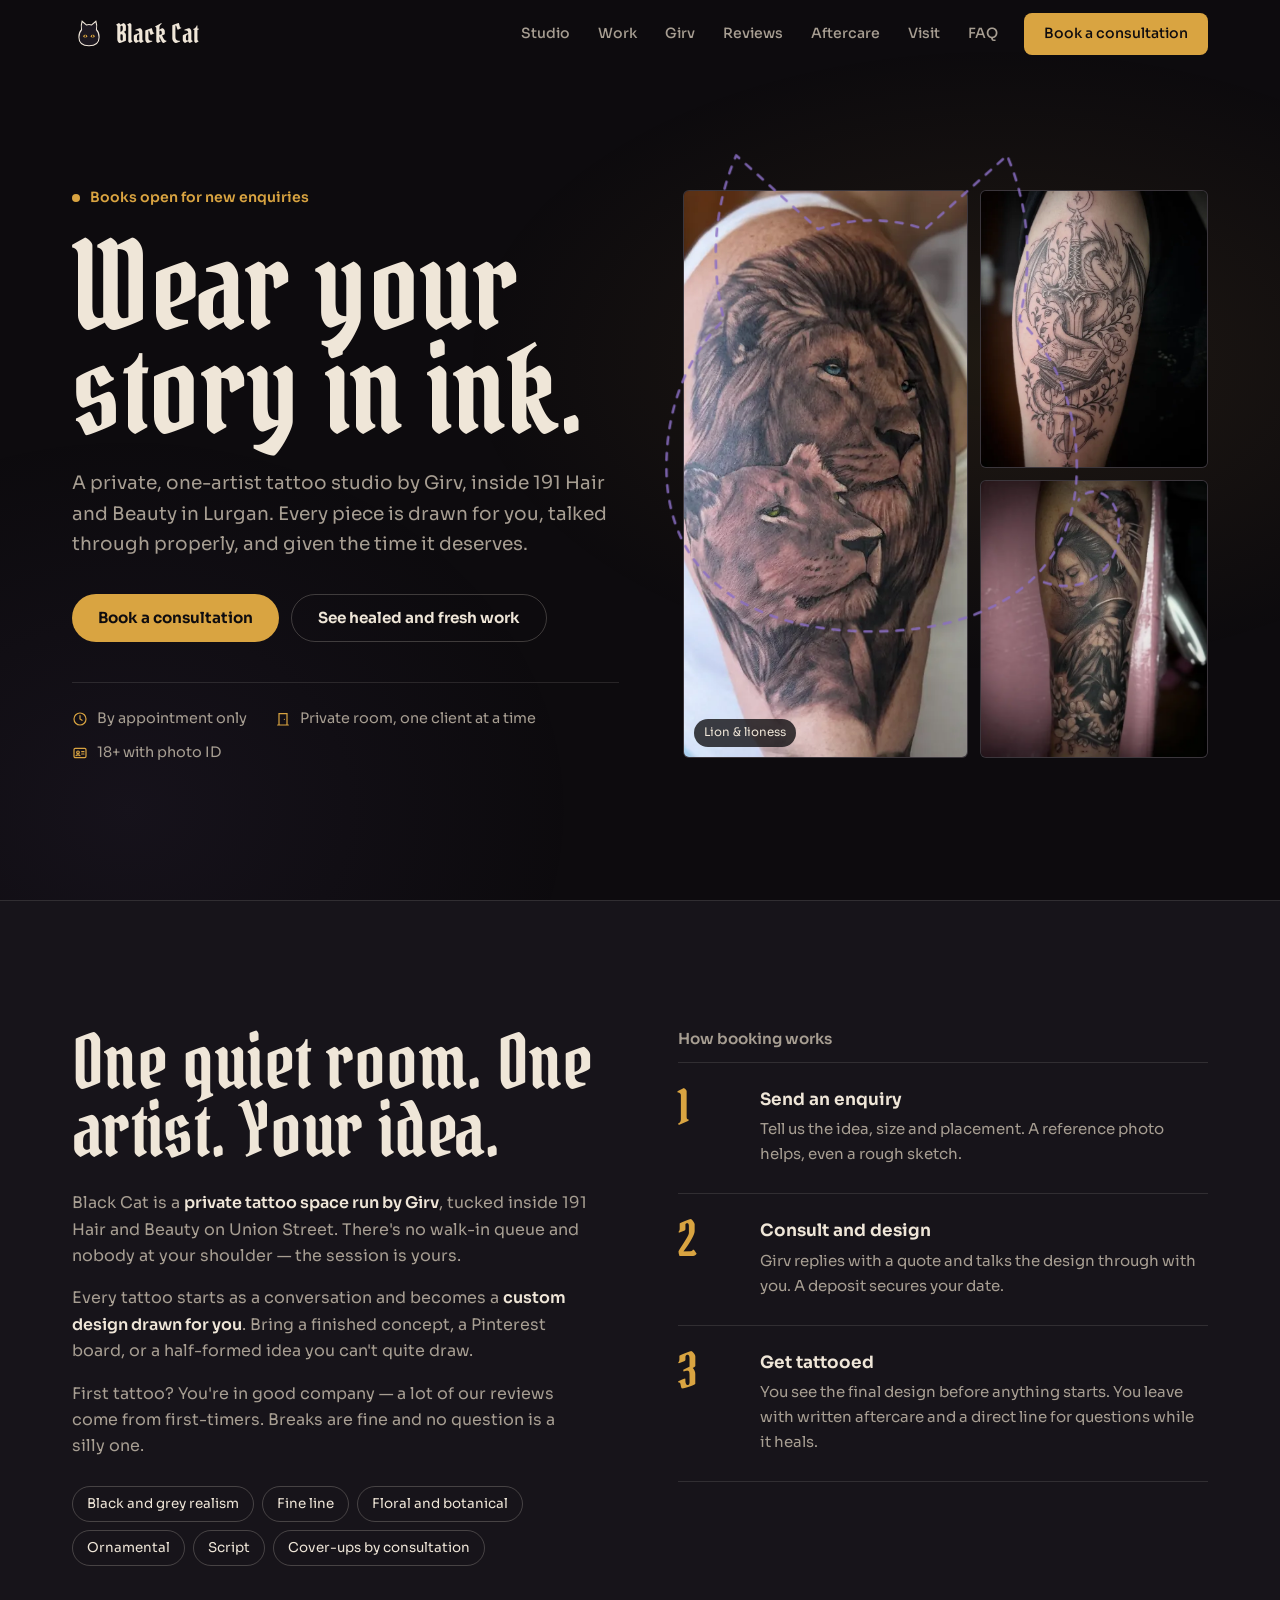
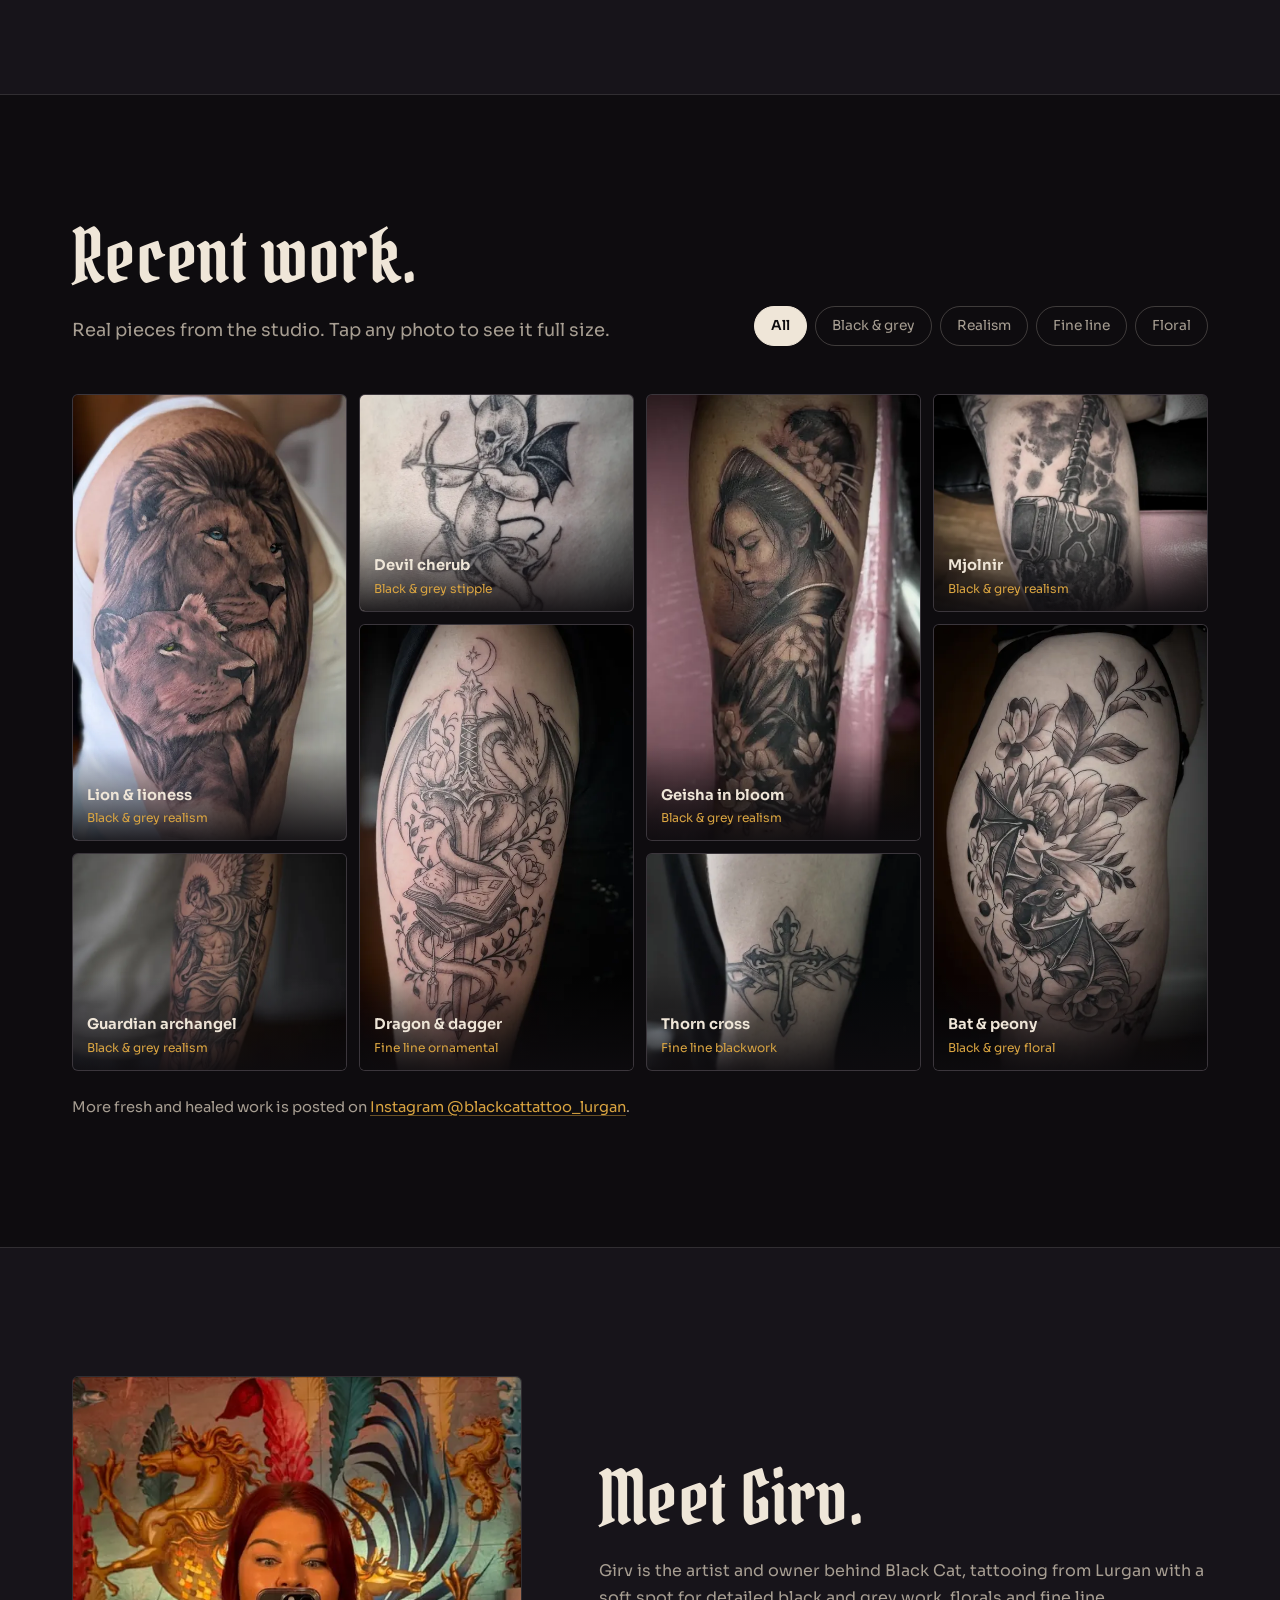
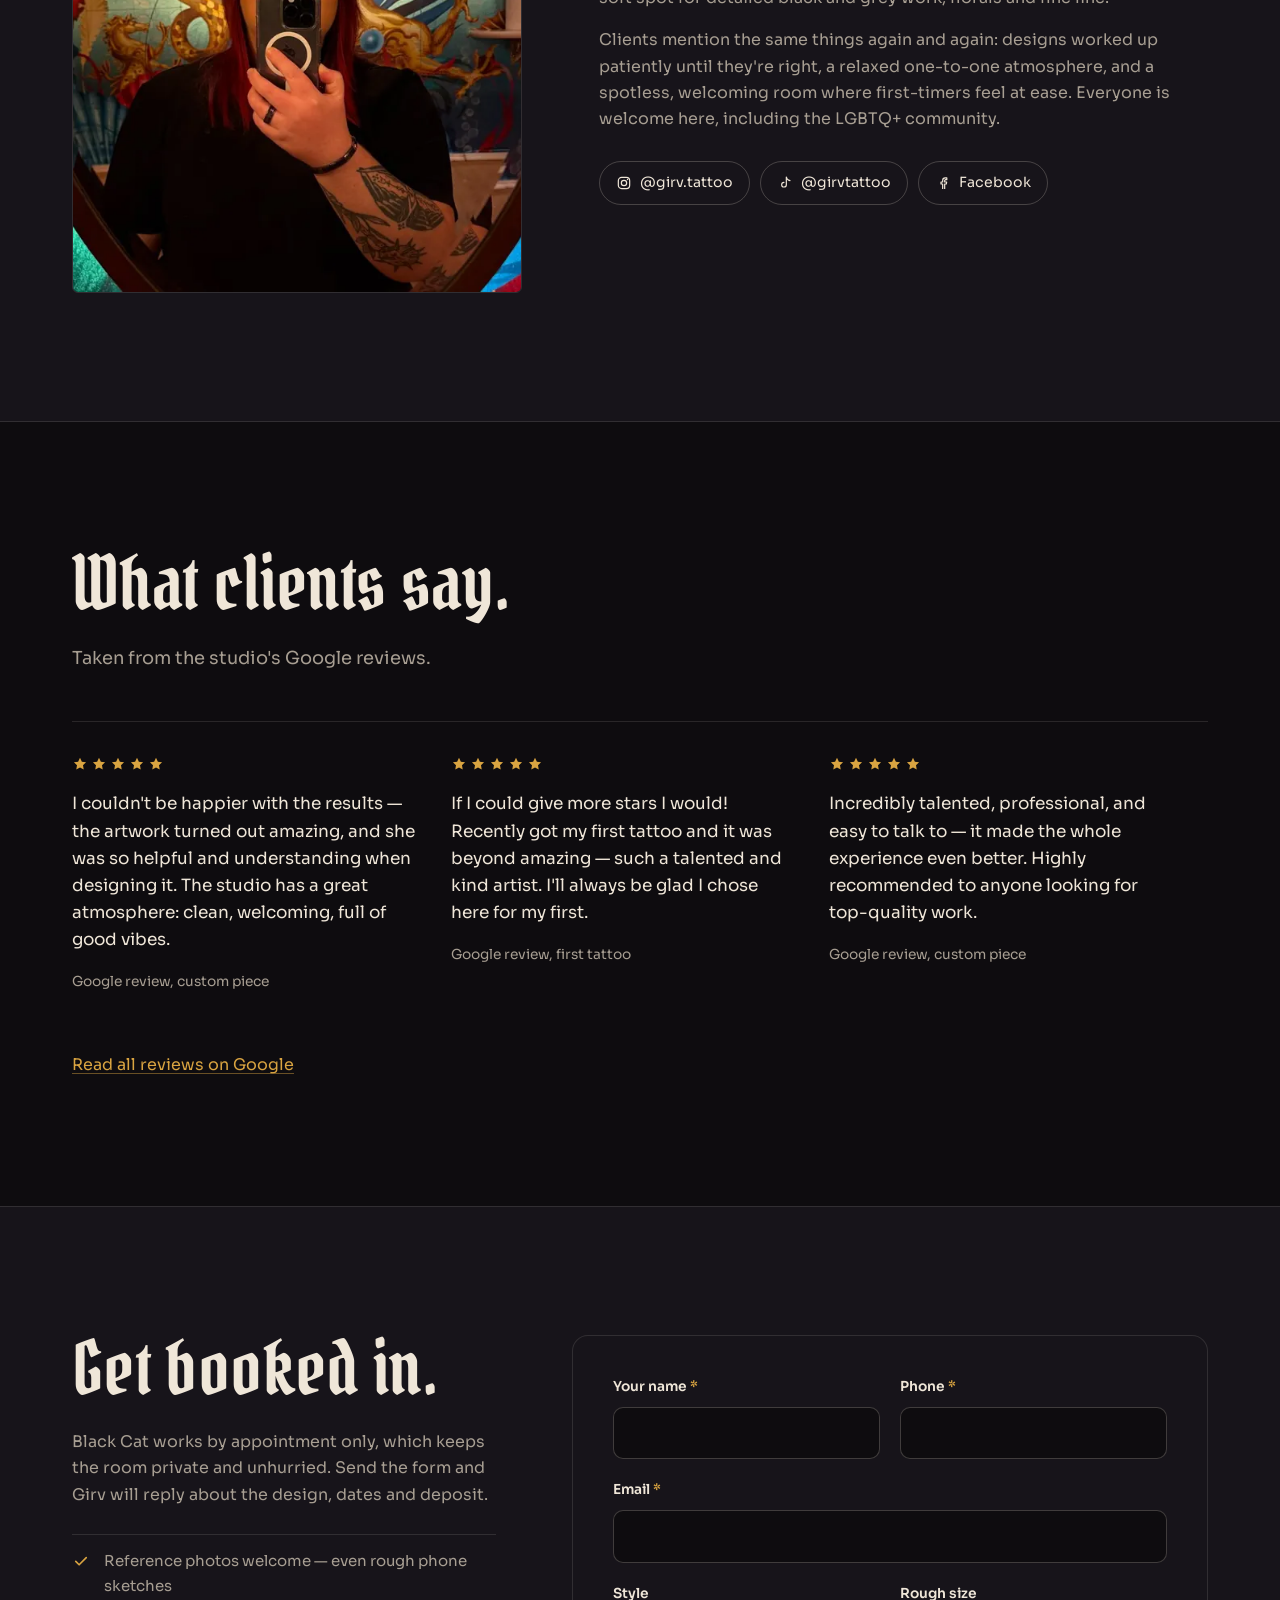
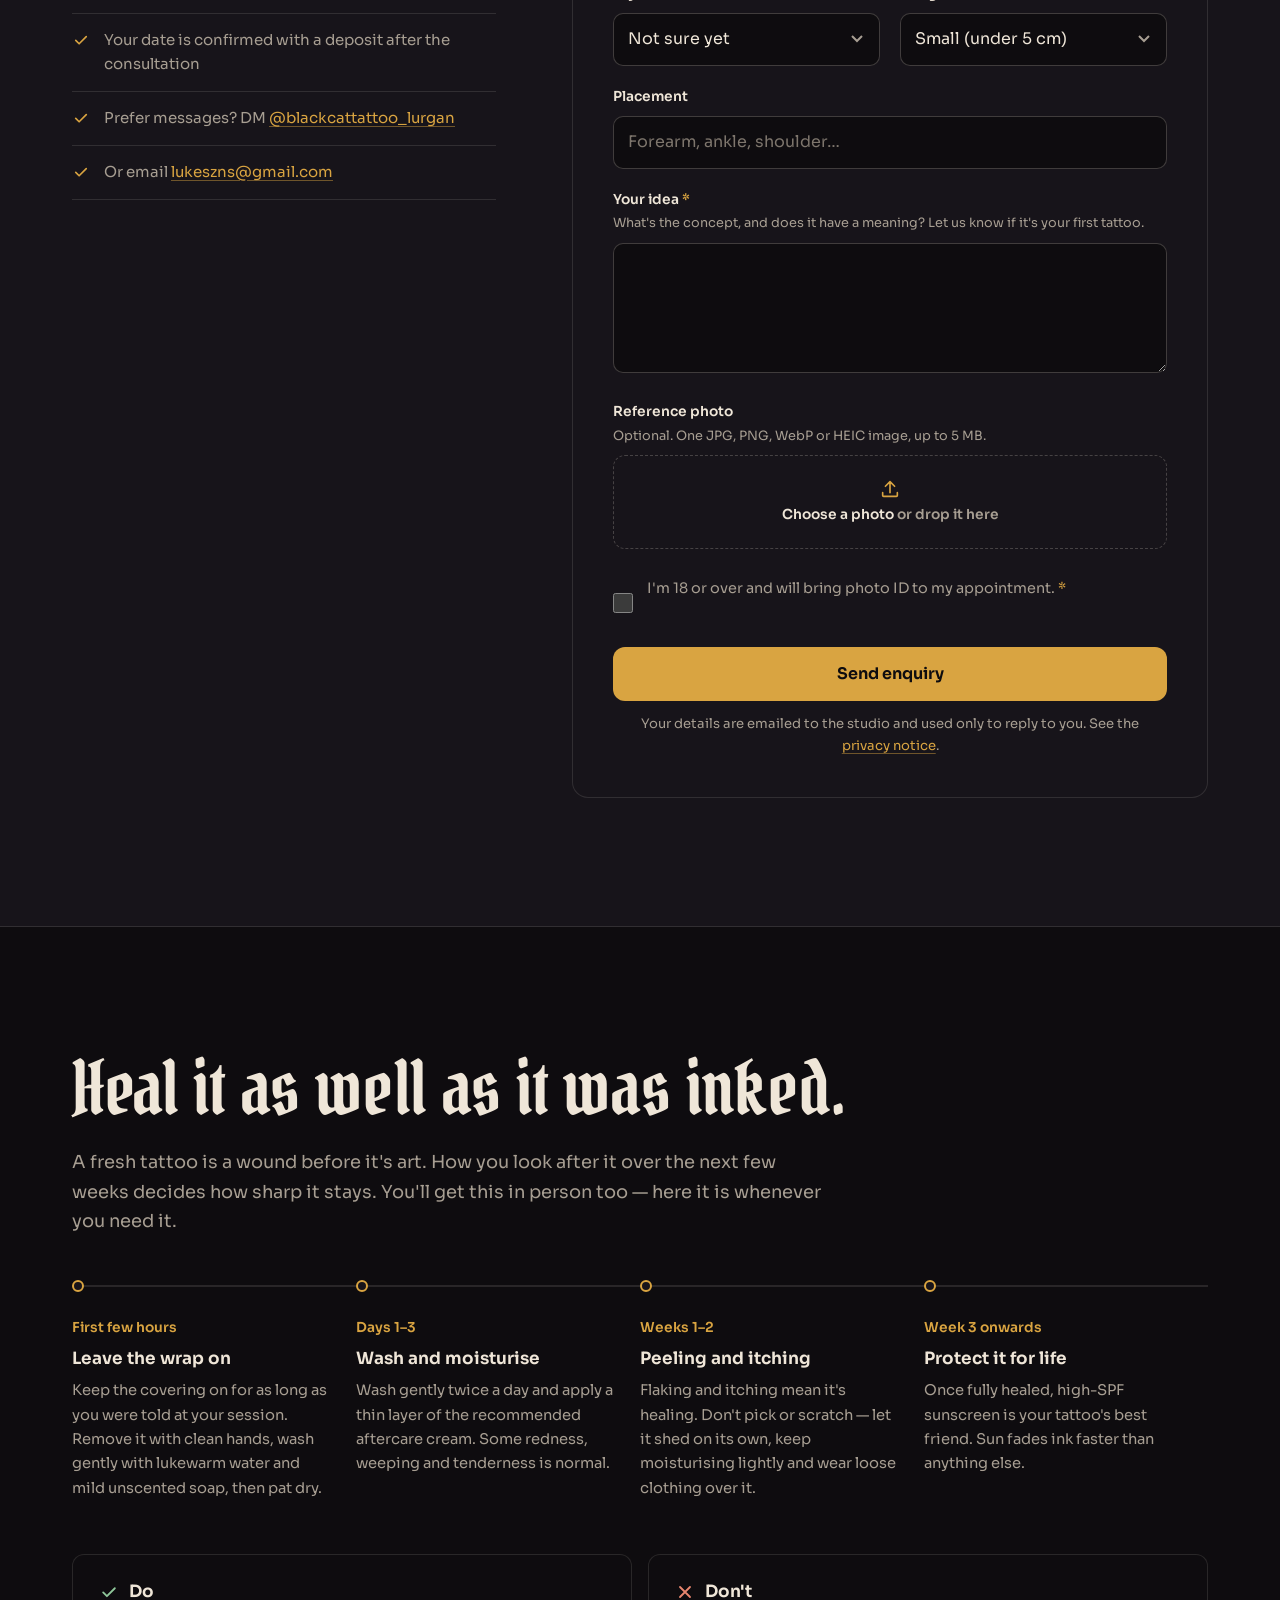
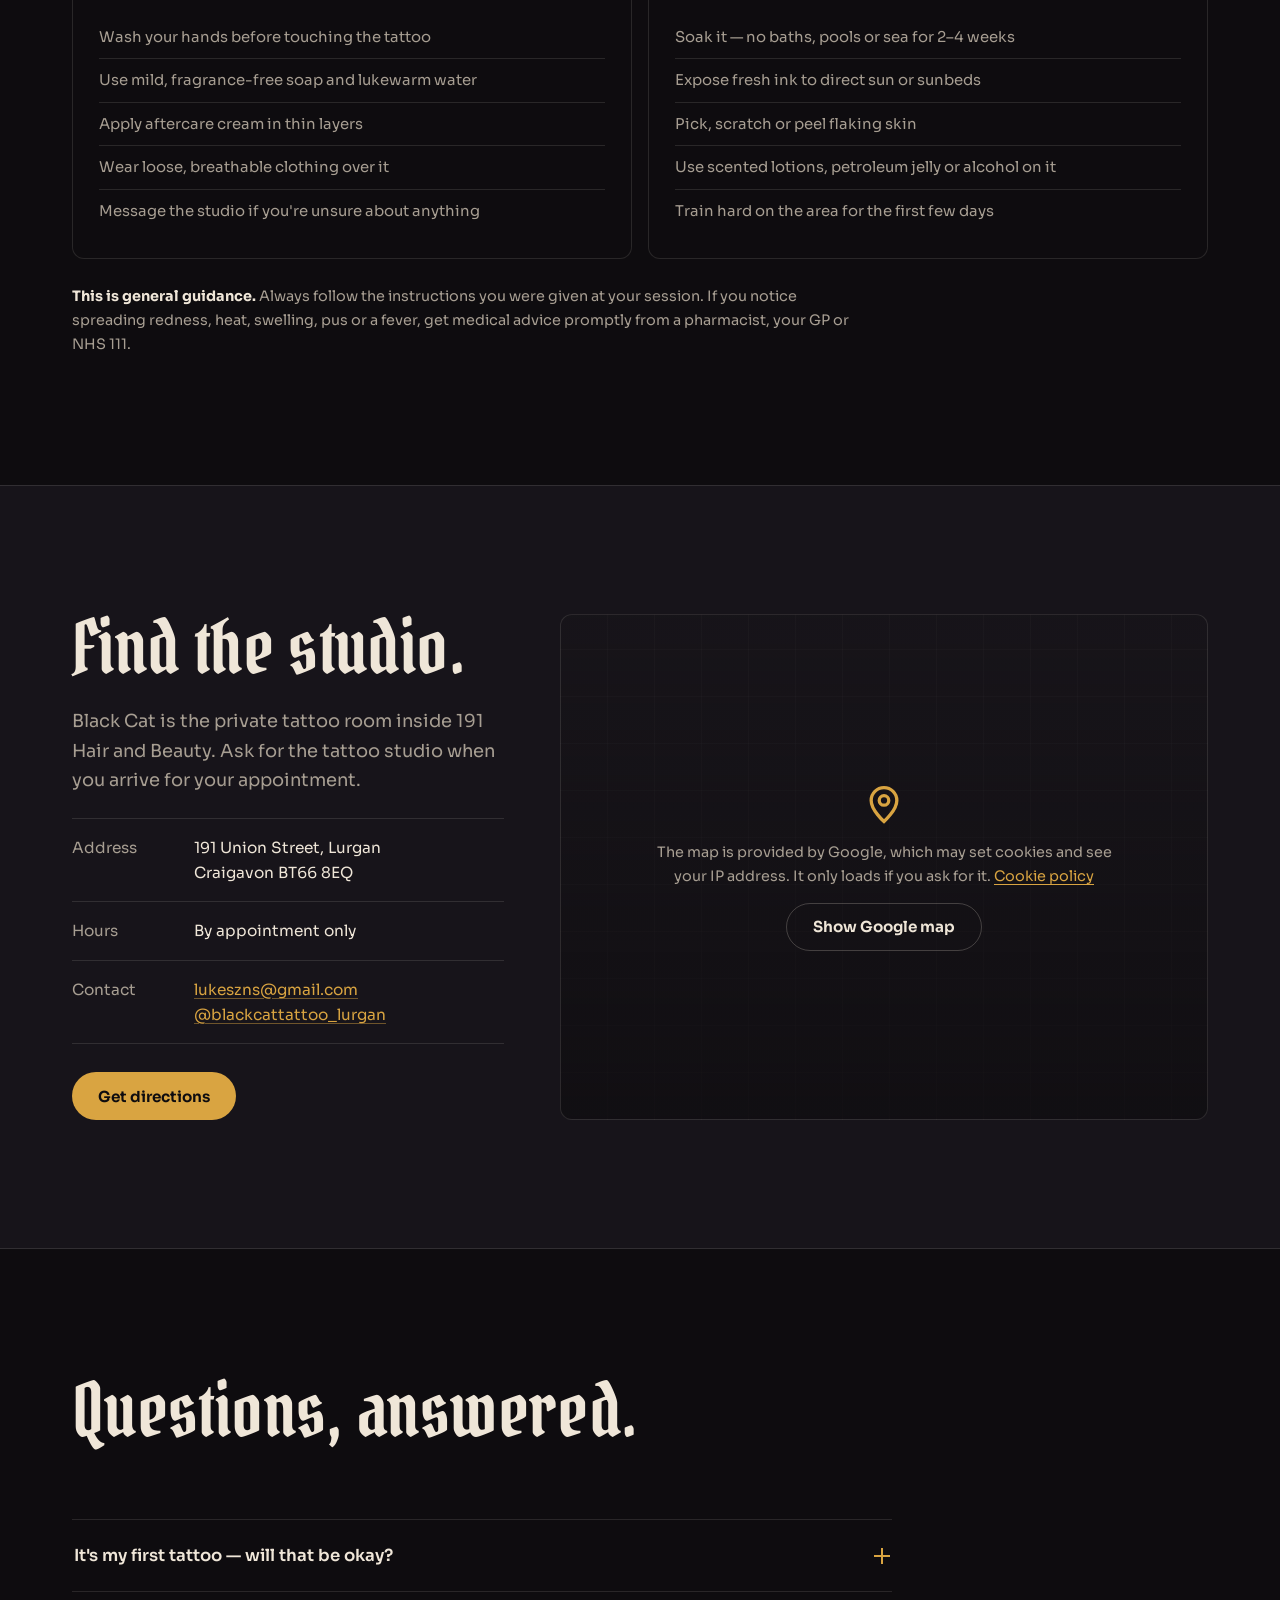
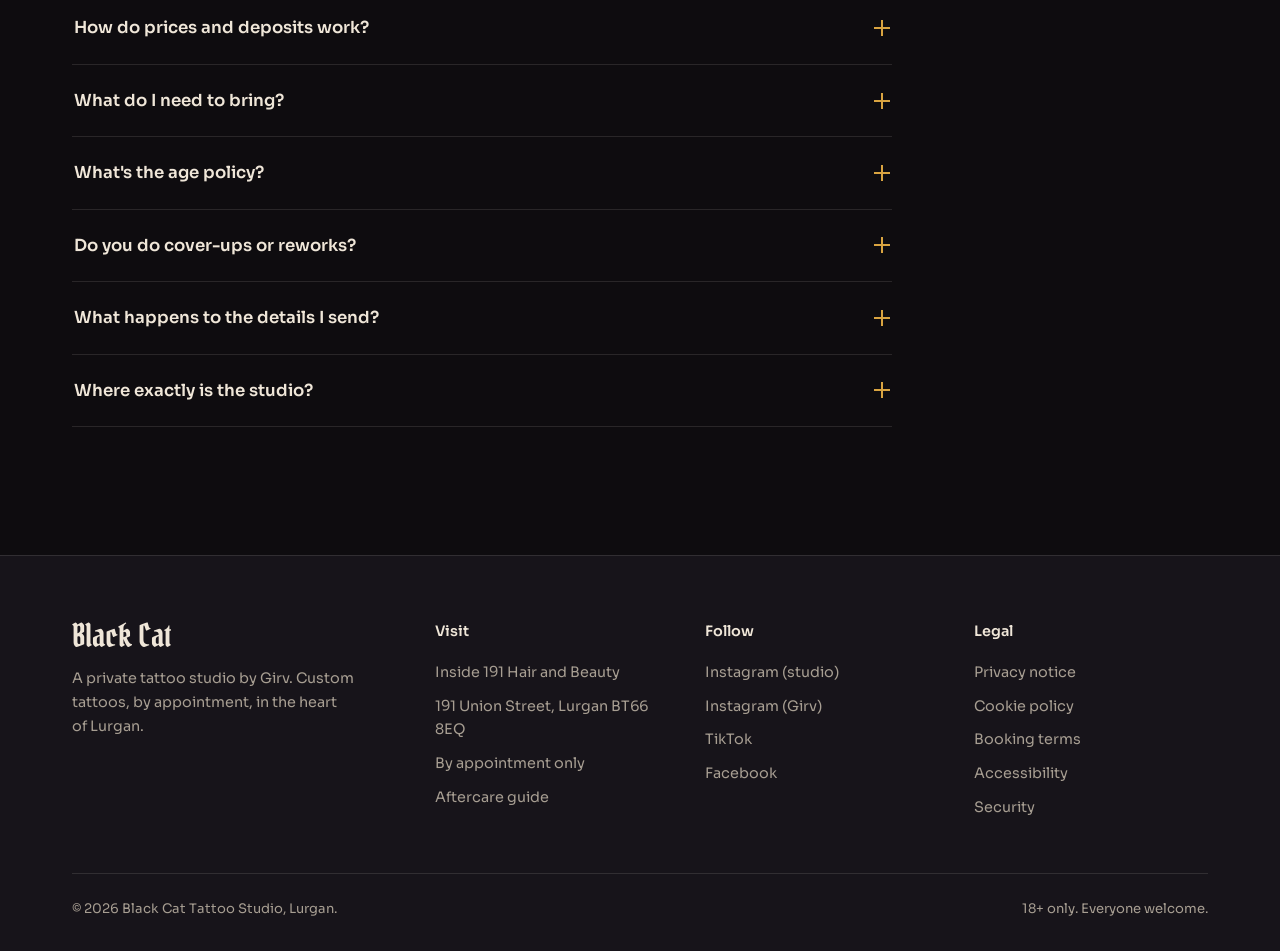
==== commit 05a56ff3: "Redesign site (v5) with privacy, cookie, terms, accessibility and security pages - Real tattoo photo" ====
--- a/index.html
+++ b/index.html
@@ -1,850 +1,335 @@
 <!DOCTYPE html>
-<html lang="en">
+<html lang="en-GB">
 <head>
-<meta charset="UTF-8">
-<meta name="viewport" content="width=device-width, initial-scale=1.0">
-<title>Black Cat Tattoo Studio — Lurgan | Wear Your Story</title>
-<meta name="description" content="Black Cat Tattoo Studio — a private tattoo space by Girv inside 191 Hair and Beauty, Lurgan. Custom tattoos by appointment. Books open. Enquire online.">
-<link rel="preconnect" href="https://fonts.googleapis.com">
-<link rel="preconnect" href="https://fonts.gstatic.com" crossorigin>
-<link href="https://fonts.googleapis.com/css2?family=Pirata+One&family=Sora:wght@300;400;500;600;700;800&family=Space+Mono:wght@400;700&display=swap" rel="stylesheet">
-<style>
-  :root{
-    --ink:#0d0a10;
-    --ink-2:#151019;
-    --ink-3:#1d1723;
-    --bone:#f0e8db;
-    --dim:#a89f93;
-    --gold:#e0a93e;
-    --gold-soft:rgba(224,169,62,.14);
-    --violet:#9a7bc0;
-    --line:rgba(240,232,219,.12);
-    --shadow:0 24px 60px rgba(0,0,0,.5);
-    --r:14px;
-    --max:1180px;
-  }
-  *{margin:0;padding:0;box-sizing:border-box}
-  html{scroll-behavior:smooth}
-  body{
-    background:var(--ink);color:var(--bone);
-    font-family:'Sora',sans-serif;font-size:16px;line-height:1.7;
-    -webkit-font-smoothing:antialiased;
-  }
-  /* Scoped to a wrapper (not body/html) so fixed nav/progress-bar don't hit the
-     iOS Safari bug where overflow-x:hidden on an ancestor breaks position:fixed
-     during scroll (causes the nav to glitch/ghost-repaint instead of staying put). */
-  .page-wrap{overflow-x:hidden}
-  ::selection{background:var(--gold);color:var(--ink)}
-  a{color:inherit}
-  button{font:inherit;color:inherit;background:none;border:none;cursor:pointer}
-  .mono{font-family:'Space Mono',monospace;font-size:.7rem;letter-spacing:.2em;text-transform:uppercase}
-  .display{font-family:'Pirata One',serif;font-weight:400;line-height:.95;letter-spacing:.01em}
-  .wrap{max-width:var(--max);margin:0 auto;padding:0 24px}
-  .eyebrow{color:var(--gold);margin-bottom:16px;display:flex;align-items:center;gap:12px}
-  .eyebrow::before{content:"";width:34px;height:1px;background:var(--gold)}
-  h2.display{font-size:clamp(2.4rem,5.5vw,4rem);margin-bottom:22px}
-  section{padding:110px 0;position:relative}
-
-  /* ---------- Progress bar + nav ---------- */
-  #progress{position:fixed;top:0;left:0;height:2px;background:linear-gradient(90deg,var(--gold),var(--violet));width:0;z-index:80}
-  nav{position:fixed;top:0;left:0;right:0;z-index:70;transition:background .3s,border-color .3s;border-bottom:1px solid transparent}
-  nav.scrolled{background:rgba(13,10,16,.86);backdrop-filter:blur(14px);border-color:var(--line)}
-  .nav-inner{max-width:var(--max);margin:0 auto;display:flex;align-items:center;justify-content:space-between;padding:16px 24px}
-  .nav-mark{font-family:'Pirata One',serif;font-size:1.55rem;text-decoration:none}
-  .nav-mark span{color:var(--gold)}
-  .nav-links{display:flex;gap:26px;list-style:none;align-items:center}
-  .nav-links a{text-decoration:none;color:var(--dim);font-family:'Space Mono',monospace;font-size:.68rem;letter-spacing:.16em;text-transform:uppercase;transition:color .2s}
-  .nav-links a:hover,.nav-links a:focus-visible{color:var(--gold)}
-  .nav-cta{background:var(--gold);color:var(--ink)!important;padding:10px 20px;border-radius:999px;font-weight:700}
-  .nav-cta:hover{background:var(--bone)}
-  .burger{display:none;flex-direction:column;gap:5px;padding:8px}
-  .burger span{display:block;width:24px;height:2px;background:var(--bone);transition:.3s}
-  /* Dimming backdrop behind the mobile menu card — lets it visibly "float"
-     above the page, and gives a tap target for closing on an outside tap. */
-  .nav-backdrop{position:fixed;inset:0;z-index:71;background:rgba(6,4,9,.6);backdrop-filter:blur(3px);-webkit-backdrop-filter:blur(3px);opacity:0;pointer-events:none;transition:opacity .3s ease}
-  .nav-backdrop.open{opacity:1;pointer-events:auto}
-  @media(max-width:820px){
-    /* Nav bar itself stays pinned (logo + burger always reachable) — only the
-       dropdown popup below is styled to clearly stand out from the page. */
-    .nav-mark{position:relative;z-index:73}
-    .nav-links{
-      position:fixed;left:14px;right:14px;top:78px;z-index:74;
-      max-height:calc(100svh - 100px);overflow-y:auto;
-      flex-direction:column;align-items:stretch;gap:0;font-size:1rem;
-      background:
-        radial-gradient(ellipse 90% 60% at 50% 0%, rgba(154,123,192,.16), transparent 60%),
-        radial-gradient(ellipse 70% 50% at 50% 100%, rgba(224,169,62,.10), transparent 65%),
-        linear-gradient(165deg,var(--ink-3),var(--ink-2) 65%);
-      border:1px solid var(--line);border-radius:20px;
-      box-shadow:0 30px 80px rgba(0,0,0,.65), 0 0 0 1px rgba(224,169,62,.06);
-      backdrop-filter:blur(24px);-webkit-backdrop-filter:blur(24px);
-      padding:14px;
-      transform:translateY(-14px) scale(.97);opacity:0;
-      transition:transform .32s cubic-bezier(.2,.8,.2,1), opacity .25s ease;
-      pointer-events:none;
-    }
-    .nav-links.open{transform:none;opacity:1;pointer-events:auto}
-    .nav-links li{border-bottom:1px solid var(--line)}
-    .nav-links li:last-child{border-bottom:none;margin-top:10px}
-    .nav-links a{display:block;padding:16px 10px;font-size:.92rem}
-    .nav-links .nav-cta{display:inline-flex;width:100%;justify-content:center;padding:15px 10px}
-    .burger{display:flex;z-index:75}
-    .burger.open span:nth-child(1){transform:translateY(7px) rotate(45deg)}
-    .burger.open span:nth-child(2){opacity:0}
-    .burger.open span:nth-child(3){transform:translateY(-7px) rotate(-45deg)}
-  }
-  html.nav-lock{overflow:hidden}
-
-  /* ---------- Hero — centred full-bleed ---------- */
-  header{
-    min-height:100svh;display:flex;flex-direction:column;align-items:center;
-    justify-content:center;text-align:center;
-    padding:130px 24px 90px;position:relative;overflow:hidden;
-  }
-  .hero-bg{position:fixed;inset:0;z-index:-2;background:var(--ink)}
-  /* Layered radial glows centred for the cat emblem */
-  .hero-bg::before{
-    content:"";position:absolute;inset:0;
-    background:
-      radial-gradient(ellipse 70% 55% at 50% 44%, rgba(154,123,192,.18), transparent 68%),
-      radial-gradient(ellipse 40% 30% at 50% 44%, rgba(224,169,62,.13), transparent 60%);
-    animation:drift 18s ease-in-out infinite alternate;
-  }
-  @keyframes drift{to{transform:scale(1.08) translateY(-2%)}}
-  /* Decorative concentric ring lines */
-  header::before{
-    content:"";position:absolute;inset:0;
-    background:
-      radial-gradient(ellipse 64% 52% at 50% 44%, transparent 94%, rgba(224,169,62,.08) 96%, transparent 98%),
-      radial-gradient(ellipse 82% 66% at 50% 44%, transparent 94%, rgba(154,123,192,.06) 96%, transparent 98%);
-    pointer-events:none;z-index:0;
-  }
-  .grain{position:fixed;inset:0;z-index:-1;pointer-events:none;opacity:.5;
-    background-image:url("data:image/svg+xml,%3Csvg xmlns='http://www.w3.org/2000/svg' width='120' height='120'%3E%3Cfilter id='n'%3E%3CfeTurbulence type='fractalNoise' baseFrequency='0.9' numOctaves='2'/%3E%3CfeColorMatrix values='0 0 0 0 0 0 0 0 0 0 0 0 0 0 0 0 0 0 0.04 0'/%3E%3C/filter%3E%3Crect width='120' height='120' filter='url(%23n)'/%3E%3C/svg%3E");}
-
-  /* Cat emblem — big centred logo */
-  .hero-emblem{
-    position:relative;z-index:1;
-    width:min(340px,62vw);margin:0 auto 32px;
-    filter:drop-shadow(0 0 60px rgba(154,123,192,.35)) drop-shadow(0 0 120px rgba(224,169,62,.15));
-    animation:emblemFloat 8s ease-in-out infinite;
-    cursor:default;
-    perspective:800px;
-    transform-style:preserve-3d;
-    transition:transform .18s ease-out;
-  }
-  @keyframes emblemFloat{0%,100%{transform:translateY(0)}50%{transform:translateY(-14px)}}
-  /* Pause float on hover so tilt takes over cleanly */
-  .hero-emblem:hover{animation-play-state:paused}
-  .hero-emblem svg{width:100%;display:block;transform-style:preserve-3d;transition:transform .2s ease-out}
-
-  /* Floating chips anchored to emblem */
-  .hero-emblem .floating-chip{
-    position:absolute;
-    border:1px solid rgba(224,169,62,.45);
-    background:rgba(13,10,16,.82);
-    backdrop-filter:blur(10px);
-    border-radius:14px;padding:12px 18px;
-    box-shadow:0 8px 32px rgba(0,0,0,.5);
-    pointer-events:none;
-    z-index:10;
-  }
-  .hero-emblem .floating-chip .t{font-weight:700;font-size:.88rem;white-space:nowrap}
-  .hero-emblem .floating-chip .s{color:var(--dim);font-size:.72rem;white-space:nowrap;margin-top:2px}
-  /* Chip positions — outside the emblem card edges */
-  .chip-1{
-    top:18%;left:-54%;
-    animation:chipFloat 6s ease-in-out infinite;
-  }
-  .chip-2{
-    bottom:18%;right:-54%;
-    animation:chipFloat 7s ease-in-out infinite reverse;
-  }
-  @keyframes chipFloat{0%,100%{transform:translateY(0)}50%{transform:translateY(-10px)}}
-  /* Connector lines from chip to emblem (SVG overlay) */
-  .chip-connector{
-    position:absolute;inset:0;pointer-events:none;overflow:visible;z-index:5;
-  }
-  /* Mobile: stack chips below emblem in normal flow (avoids overlap with kicker) */
-  @media(max-width:640px){
-    .hero-emblem{display:flex;flex-direction:column;align-items:center;gap:14px}
-    .orbit,.orbit-2,.chip-connector{display:none}
-    .hero-emblem .floating-chip{position:static;transform:none!important;width:min(280px,80vw)}
-    .floating-chip .t,.floating-chip .s{white-space:normal;text-align:center}
-  }
-
-  /* Orbit ring that spins around the emblem */
-  .orbit{
-    position:absolute;inset:-18%;border-radius:50%;
-    border:1px solid rgba(224,169,62,.18);
-    animation:spin 30s linear infinite;pointer-events:none;
-  }
-  .orbit::after{
-    content:"✦";position:absolute;top:-8px;left:50%;transform:translateX(-50%);
-    color:var(--gold);font-size:.7rem;
-    animation:spin 30s linear infinite reverse;/* counter-rotate to keep upright */
-  }
-  .orbit-2{
-    position:absolute;inset:-32%;border-radius:50%;
-    border:1px dashed rgba(154,123,192,.12);
-    animation:spin 50s linear infinite reverse;pointer-events:none;
-  }
-  @keyframes spin{to{transform:rotate(360deg)}}
-
-  .hero-kicker{display:inline-flex;align-items:center;gap:10px;border:1px solid rgba(224,169,62,.4);border-radius:999px;padding:8px 18px;color:var(--gold);margin-bottom:24px;position:relative;z-index:1}
-  .hero-kicker .dot{width:7px;height:7px;border-radius:50%;background:var(--gold);animation:pulse 2s infinite}
-  @keyframes pulse{50%{opacity:.3}}
-  header h1{font-size:clamp(3.2rem,9vw,7.8rem);position:relative;z-index:1;line-height:.92}
-  header h1 em{font-style:normal;color:var(--gold)}
-  .hero-copy{margin-top:22px;color:var(--dim);max-width:52ch;font-size:1.06rem;position:relative;z-index:1;margin-left:auto;margin-right:auto}
-  .hero-btns{margin-top:36px;display:flex;gap:16px;flex-wrap:wrap;justify-content:center;position:relative;z-index:1}
-  .btn{display:inline-flex;align-items:center;gap:10px;text-decoration:none;font-family:'Space Mono',monospace;font-size:.74rem;letter-spacing:.15em;text-transform:uppercase;padding:16px 30px;border-radius:999px;transition:.25s}
-  .btn-gold{background:var(--gold);color:var(--ink);font-weight:700}
-  .btn-gold:hover{background:var(--bone);transform:translateY(-2px)}
-  .btn-ghost{border:1px solid var(--line)}
-  .btn-ghost:hover{border-color:var(--gold);color:var(--gold);transform:translateY(-2px)}
-  .hero-stats{display:flex;gap:50px;margin-top:56px;flex-wrap:wrap;justify-content:center;position:relative;z-index:1;
-    border-top:1px solid var(--line);padding-top:40px;width:100%;max-width:560px}
-  .stat .num{font-family:'Pirata One',serif;font-size:2.6rem;color:var(--gold)}
-  .stat .lbl{color:var(--dim);font-size:.76rem;letter-spacing:.1em;text-transform:uppercase}
-
-  .cat-eyes{transform-origin:center;animation:blink 6s infinite}
-  @keyframes blink{0%,92%,100%{transform:scaleY(1)}94%,96%{transform:scaleY(.05)}}
-
-  /* ---------- Marquee ---------- */
-  .marquee{border-top:1px solid var(--line);border-bottom:1px solid var(--line);overflow:hidden;white-space:nowrap;padding:15px 0;background:var(--ink-2)}
-  .marquee-track{display:inline-block;animation:scroll 26s linear infinite}
-  .marquee:hover .marquee-track{animation-play-state:paused}
-  @keyframes scroll{to{transform:translateX(-50%)}}
-  .marquee span{font-family:'Space Mono',monospace;font-size:.72rem;letter-spacing:.24em;text-transform:uppercase;color:var(--dim);padding:0 28px}
-  .marquee .star{color:var(--gold)}
-
-  /* ---------- About ---------- */
-  .about-grid{display:grid;grid-template-columns:1.05fr .95fr;gap:70px;align-items:center}
-  @media(max-width:900px){.about-grid{grid-template-columns:1fr;gap:44px}}
-  .about p{color:var(--dim);margin-bottom:18px;max-width:56ch}
-  .about p strong{color:var(--bone);font-weight:600}
-  .service-cards{display:grid;gap:16px}
-  .svc{border:1px solid var(--line);border-radius:var(--r);padding:24px 26px;background:var(--ink-2);display:flex;gap:20px;align-items:flex-start;transition:.3s;cursor:default}
-  .svc:hover{border-color:rgba(224,169,62,.45);transform:translateX(6px)}
-  .svc .ico{width:46px;height:46px;flex:none;border-radius:12px;background:var(--gold-soft);display:grid;place-items:center;color:var(--gold);font-size:1.2rem}
-  .svc h3{font-size:1rem;font-weight:700;margin-bottom:4px}
-  .svc p{color:var(--dim);font-size:.88rem;margin:0}
-
-  /* ---------- Gallery ---------- */
-  .gal-head{display:flex;justify-content:space-between;align-items:flex-end;gap:30px;flex-wrap:wrap;margin-bottom:36px}
-  .filters{display:flex;gap:10px;flex-wrap:wrap}
-  .filter{border:1px solid var(--line);border-radius:999px;padding:9px 20px;font-family:'Space Mono',monospace;font-size:.66rem;letter-spacing:.14em;text-transform:uppercase;color:var(--dim);transition:.25s}
-  .filter:hover{color:var(--bone);border-color:var(--dim)}
-  .filter.active{background:var(--gold);border-color:var(--gold);color:var(--ink);font-weight:700}
-  .gallery{display:grid;grid-template-columns:repeat(4,1fr);gap:18px;grid-auto-flow:dense}
-  @media(max-width:1000px){.gallery{grid-template-columns:repeat(3,1fr)}}
-  @media(max-width:720px){.gallery{grid-template-columns:repeat(2,1fr);gap:10px}}
-  .piece{
-    position:relative;border:1px solid var(--line);border-radius:var(--r);overflow:hidden;
-    background:linear-gradient(155deg,var(--ink-3),var(--ink-2));aspect-ratio:.85;
-    cursor:pointer;transform-style:preserve-3d;transition:transform .2s ease-out, opacity .35s, border-color .3s;
-  }
-  .piece.tall{grid-row:span 2;aspect-ratio:auto}
-  .piece svg{width:100%;height:100%;display:block;transition:transform .5s}
-  .piece:hover svg{transform:scale(1.06)}
-  .piece:hover,.piece:active{border-color:rgba(224,169,62,.5)}
-  .piece .meta{
-    position:absolute;left:0;right:0;bottom:0;padding:40px 16px 14px;
-    background:linear-gradient(transparent, rgba(13,10,16,.92));
-    display:flex;justify-content:space-between;align-items:flex-end;gap:10px;
-    opacity:0;transform:translateY(8px);transition:.3s;
-  }
-  .piece:hover .meta,.piece:focus-visible .meta{opacity:1;transform:none}
-  .piece .meta .t{font-weight:700;font-size:.9rem}
-  .piece .meta .s{color:var(--gold);font-family:'Space Mono',monospace;font-size:.6rem;letter-spacing:.14em;text-transform:uppercase}
-  .piece.hidden{display:none}
-  .piece .shine{position:absolute;inset:0;background:radial-gradient(320px circle at var(--mx,50%) var(--my,50%), rgba(240,232,219,.08), transparent 45%);pointer-events:none;opacity:0;transition:opacity .3s}
-  .piece:hover .shine{opacity:1}
-  /* Touch devices can't hover — keep captions visible so the grid still reads as a labelled gallery */
-  @media(hover:none){
-    .piece .meta{opacity:1;transform:none;padding:22px 10px 8px}
-    .piece .meta .t{font-size:.72rem}
-    .piece .meta .s{font-size:.52rem}
-  }
-  @media(max-width:480px){
-    .gallery{gap:8px}
-    .piece .meta{padding:20px 8px 7px}
-    .piece .meta .t{font-size:.68rem}
-    .piece .meta .s{font-size:.5rem}
-  }
-  .gal-note{margin-top:28px;color:var(--dim);font-size:.9rem}
-  .gal-note a{color:var(--gold)}
-
-  /* Lightbox */
-  .lightbox{position:fixed;inset:0;z-index:100;background:rgba(13,10,16,.94);backdrop-filter:blur(10px);display:none;align-items:center;justify-content:center;padding:24px}
-  .lightbox.open{display:flex}
-  .lb-inner{max-width:640px;width:100%;position:relative;animation:lbIn .35s ease}
-  @keyframes lbIn{from{opacity:0;transform:scale(.94)}}
-  .lb-art{border:1px solid var(--line);border-radius:20px;overflow:hidden;background:linear-gradient(155deg,var(--ink-3),var(--ink-2));box-shadow:var(--shadow)}
-  .lb-art svg{width:100%;height:auto;max-height:62vh;display:block}
-  .lb-info{display:flex;justify-content:space-between;align-items:center;gap:16px;padding:18px 6px 0}
-  .lb-info .t{font-family:'Pirata One',serif;font-size:1.7rem}
-  .lb-info .s{color:var(--gold);font-family:'Space Mono',monospace;font-size:.64rem;letter-spacing:.16em;text-transform:uppercase}
-  .lb-info .want{font-family:'Space Mono',monospace;font-size:.64rem;letter-spacing:.12em;text-transform:uppercase;color:var(--ink);background:var(--gold);border-radius:999px;padding:10px 18px;text-decoration:none;font-weight:700;white-space:nowrap}
-  .lb-btn{position:absolute;top:50%;transform:translateY(-50%);width:46px;height:46px;border-radius:50%;border:1px solid var(--line);background:rgba(21,16,25,.85);display:grid;place-items:center;font-size:1.2rem;transition:.2s}
-  .lb-btn:hover{border-color:var(--gold);color:var(--gold)}
-  .lb-prev{left:-64px}.lb-next{right:-64px}
-  .lb-close{position:absolute;top:-52px;right:0;width:42px;height:42px;border-radius:50%;border:1px solid var(--line);background:rgba(21,16,25,.85);font-size:1.05rem}
-  .lb-close:hover{border-color:var(--gold);color:var(--gold)}
-  @media(max-width:820px){.lb-prev{left:8px;top:auto;bottom:-60px;transform:none}.lb-next{right:8px;top:auto;bottom:-60px;transform:none}}
-
-  /* ---------- Artist ---------- */
-  .artist-grid{display:grid;grid-template-columns:.9fr 1.1fr;gap:70px;align-items:center}
-  @media(max-width:900px){.artist-grid{grid-template-columns:1fr;gap:44px}}
-  .artist-visual{border:1px solid var(--line);border-radius:22px;overflow:hidden;background:linear-gradient(160deg,#211a29,var(--ink-2));box-shadow:var(--shadow);position:relative}
-  .artist-visual svg{width:100%;display:block}
-  .artist-tagline{position:absolute;bottom:0;left:0;right:0;padding:44px 22px 18px;background:linear-gradient(transparent, rgba(13,10,16,.9))}
-  .artist-tagline .t{font-family:'Pirata One',serif;font-size:1.8rem}
-  .artist-tagline .s{color:var(--violet);font-size:.85rem}
-  .artist p{color:var(--dim);margin-bottom:16px;max-width:54ch}
-  .badges{display:flex;gap:10px;flex-wrap:wrap;margin-top:20px}
-  .badge{border:1px solid var(--line);border-radius:999px;padding:8px 16px;font-size:.76rem;color:var(--dim)}
-  .badge b{color:var(--gold);font-weight:600}
-
-  /* ---------- Testimonials ---------- */
-  .testis{background:var(--ink-2);border-top:1px solid var(--line);border-bottom:1px solid var(--line)}
-  .t-slider{max-width:760px;margin:0 auto}
-  .t-slides{position:relative;min-height:230px}
-  @media(max-width:640px){.t-slides{min-height:340px}}
-  @media(max-width:420px){.t-slides{min-height:400px}}
-  .t-slide{position:absolute;inset:0;opacity:0;transform:translateY(14px);transition:.5s;pointer-events:none;text-align:center}
-  .t-slide.active{opacity:1;transform:none;pointer-events:auto}
-  .t-stars{color:var(--gold);letter-spacing:6px;font-size:1.05rem;margin-bottom:18px}
-  .t-slide p{font-size:1.15rem;line-height:1.75;color:var(--bone)}
-  .t-slide .who{margin-top:20px;color:var(--dim);font-family:'Space Mono',monospace;font-size:.68rem;letter-spacing:.18em;text-transform:uppercase}
-  .t-dots{display:flex;gap:10px;justify-content:center;margin-top:36px}
-  .t-dot{width:9px;height:9px;border-radius:50%;background:var(--line);transition:.3s}
-  .t-dot.active{background:var(--gold);transform:scale(1.3)}
-
-  /* ---------- Booking ---------- */
-  .book-grid{display:grid;grid-template-columns:.85fr 1.15fr;gap:70px;align-items:flex-start}
-  @media(max-width:940px){.book-grid{grid-template-columns:1fr;gap:44px}}
-  .book-side p{color:var(--dim);max-width:44ch;margin-bottom:20px}
-  .book-list{list-style:none;margin-top:12px}
-  .book-list li{display:flex;gap:14px;padding:14px 0;border-bottom:1px solid var(--line);color:var(--dim);font-size:.92rem}
-  .book-list li::before{content:"✦";color:var(--gold)}
-  .form-card{border:1px solid var(--line);border-radius:22px;background:var(--ink-2);padding:38px;box-shadow:var(--shadow)}
-  @media(max-width:520px){.form-card{padding:26px 20px}}
-  .form-grid{display:grid;grid-template-columns:1fr 1fr;gap:18px}
-  .form-grid .full{grid-column:1/-1}
-  @media(max-width:560px){.form-grid{grid-template-columns:1fr}}
-  .field label{display:block;font-family:'Space Mono',monospace;font-size:.62rem;letter-spacing:.16em;text-transform:uppercase;color:var(--dim);margin-bottom:8px}
-  .field label b{color:var(--gold)}
-  .field input,.field select,.field textarea{
-    width:100%;background:var(--ink);border:1px solid var(--line);border-radius:10px;
-    color:var(--bone);font:inherit;font-size:.94rem;padding:13px 15px;transition:border-color .2s, box-shadow .2s;
-  }
-  .field textarea{resize:vertical;min-height:110px}
-  .field input:focus,.field select:focus,.field textarea:focus{outline:none;border-color:var(--gold);box-shadow:0 0 0 3px rgba(224,169,62,.15)}
-  .field select{appearance:none;background-image:url("data:image/svg+xml,%3Csvg xmlns='http://www.w3.org/2000/svg' width='12' height='8'%3E%3Cpath d='M1 1l5 5 5-5' stroke='%23a89f93' stroke-width='2' fill='none'/%3E%3C/svg%3E");background-repeat:no-repeat;background-position:right 15px center}
-  .field .err{color:#e07a6a;font-size:.74rem;margin-top:6px;display:none}
-  .field.invalid input,.field.invalid select,.field.invalid textarea{border-color:#e07a6a}
-  .field.invalid .err{display:block}
-  .upload{border:1.5px dashed var(--line);border-radius:12px;padding:22px;text-align:center;color:var(--dim);font-size:.86rem;cursor:pointer;transition:.25s}
-  .upload:hover,.upload.drag{border-color:var(--gold);color:var(--gold);background:var(--gold-soft)}
-  .upload input{display:none}
-  .previews{display:flex;gap:10px;flex-wrap:wrap;margin-top:12px}
-  .preview-item{position:relative;width:64px;height:64px}
-  .preview-item img{width:100%;height:100%;object-fit:cover;border-radius:8px;border:1px solid var(--line);display:block}
-  .preview-remove{
-    position:absolute;top:-7px;right:-7px;width:20px;height:20px;border-radius:50%;
-    background:var(--ink);border:1px solid var(--line);color:var(--bone);
-    font-size:.6rem;line-height:1;display:grid;place-items:center;transition:.2s;
-  }
-  .preview-remove:hover{border-color:#e07a6a;color:#e07a6a}
-  .check{display:flex;gap:12px;align-items:flex-start;font-size:.84rem;color:var(--dim)}
-  .check input{width:18px;height:18px;margin-top:2px;accent-color:var(--gold)}
-  .submit-btn{width:100%;background:var(--gold);color:var(--ink);border-radius:12px;padding:17px;font-family:'Space Mono',monospace;font-size:.78rem;letter-spacing:.16em;text-transform:uppercase;font-weight:700;transition:.25s}
-  .submit-btn:hover{background:var(--bone);transform:translateY(-2px)}
-  .form-success-backdrop{
-    position:fixed;inset:0;z-index:110;background:rgba(6,4,9,.72);
-    backdrop-filter:blur(6px);-webkit-backdrop-filter:blur(6px);
-    display:none;align-items:center;justify-content:center;padding:24px;
-  }
-  .form-success-backdrop.show{display:flex}
-  .form-success{
-    position:relative;text-align:center;padding:48px 34px 38px;max-width:420px;width:100%;
-    background:
-      radial-gradient(ellipse 90% 60% at 50% 0%, rgba(154,123,192,.18), transparent 60%),
-      radial-gradient(ellipse 70% 50% at 50% 100%, rgba(224,169,62,.12), transparent 65%),
-      linear-gradient(165deg,var(--ink-3),var(--ink-2) 65%);
-    border:1px solid var(--line);border-radius:22px;
-    box-shadow:0 30px 80px rgba(0,0,0,.65), 0 0 0 1px rgba(224,169,62,.06);
-    animation:lbIn .4s ease;
-  }
-  .form-success .big{font-family:'Pirata One',serif;font-size:2.4rem;color:var(--gold);margin:14px 0 10px}
-  .form-success p{color:var(--dim);max-width:40ch;margin:0 auto 8px}
-  .form-success-close{
-    position:absolute;top:14px;right:14px;width:38px;height:38px;border-radius:50%;
-    border:1px solid var(--line);background:rgba(21,16,25,.6);display:grid;place-items:center;
-    font-size:1rem;transition:.2s;
-  }
-  .form-success-close:hover{border-color:var(--gold);color:var(--gold)}
-
-  /* ---------- FAQ ---------- */
-  .faq{max-width:780px;margin:0 auto}
-  .q{border-bottom:1px solid var(--line)}
-  .q button{width:100%;display:flex;justify-content:space-between;align-items:center;gap:20px;padding:24px 4px;text-align:left;font-weight:600;font-size:1.02rem;transition:color .2s}
-  .q button:hover{color:var(--gold)}
-  .q .plus{color:var(--gold);font-size:1.3rem;transition:transform .3s;flex:none}
-  .q.open .plus{transform:rotate(45deg)}
-  .q .a{max-height:0;overflow:hidden;transition:max-height .4s ease}
-  .q .a p{color:var(--dim);padding:0 4px 24px;font-size:.94rem;max-width:64ch}
-
-  /* ---------- Footer ---------- */
-  footer{border-top:1px solid var(--line);padding:64px 0 40px;background:var(--ink-2)}
-  .foot-grid{display:grid;grid-template-columns:1.2fr 1fr 1fr;gap:44px;margin-bottom:44px}
-  @media(max-width:760px){.foot-grid{grid-template-columns:1fr;gap:30px}}
-  .foot-mark{font-family:'Pirata One',serif;font-size:2rem}
-  .foot-mark span{color:var(--gold)}
-  footer p,footer li{color:var(--dim);font-size:.88rem}
-  footer ul{list-style:none}
-  footer li{padding:5px 0}
-  footer a{text-decoration:none;transition:color .2s}
-  footer a:hover{color:var(--gold)}
-  .foot-h{font-family:'Space Mono',monospace;font-size:.66rem;letter-spacing:.18em;text-transform:uppercase;color:var(--gold);margin-bottom:14px}
-  .foot-bottom{border-top:1px solid var(--line);padding-top:26px;display:flex;justify-content:space-between;gap:16px;flex-wrap:wrap;color:var(--dim);font-size:.78rem}
-
-  /* ---------- Aftercare ---------- */
-  .care{background:var(--ink-2);border-top:1px solid var(--line);border-bottom:1px solid var(--line)}
-  .care-grid{display:grid;grid-template-columns:repeat(4,1fr);gap:18px;margin-top:14px}
-  @media(max-width:980px){.care-grid{grid-template-columns:repeat(2,1fr)}}
-  @media(max-width:560px){.care-grid{grid-template-columns:1fr}}
-  .care-step{border:1px solid var(--line);border-radius:var(--r);background:var(--ink);padding:26px;position:relative;overflow:hidden;transition:.3s}
-  .care-step:hover{border-color:rgba(224,169,62,.5);transform:translateY(-4px)}
-  .care-step .when{font-family:'Space Mono',monospace;font-size:.62rem;letter-spacing:.16em;text-transform:uppercase;color:var(--gold);margin-bottom:10px}
-  .care-step h3{font-size:1rem;font-weight:700;margin-bottom:10px}
-  .care-step p{color:var(--dim);font-size:.87rem}
-  .care-step .stage-ico{position:absolute;top:18px;right:18px;font-size:1.2rem;opacity:.85}
-  .care-step .bar{position:absolute;left:0;top:0;bottom:0;width:3px;background:linear-gradient(var(--gold),var(--violet));opacity:.7}
-  .dos-grid{display:grid;grid-template-columns:1fr 1fr;gap:18px;margin-top:22px}
-  @media(max-width:720px){.dos-grid{grid-template-columns:1fr}}
-  .dos{border:1px solid var(--line);border-radius:var(--r);padding:26px;background:var(--ink)}
-  .dos h3{font-size:.95rem;font-weight:700;margin-bottom:14px;display:flex;align-items:center;gap:10px}
-  .dos.good h3{color:var(--gold)}
-  .dos.bad h3{color:#e07a6a}
-  .dos ul{list-style:none}
-  .dos li{display:flex;gap:12px;padding:8px 0;color:var(--dim);font-size:.88rem;border-bottom:1px solid rgba(240,232,219,.06)}
-  .dos li:last-child{border-bottom:none}
-  .dos.good li::before{content:"✓";color:var(--gold);font-weight:700}
-  .dos.bad li::before{content:"✕";color:#e07a6a;font-weight:700}
-  .care-note{margin-top:24px;color:var(--dim);font-size:.85rem;max-width:70ch}
-  .care-note b{color:var(--bone)}
-
-  /* ---------- Find us / map ---------- */
-  .map-grid{display:grid;grid-template-columns:.8fr 1.2fr;gap:44px;align-items:stretch}
-  @media(max-width:900px){.map-grid{grid-template-columns:1fr}}
-  .map-side{display:flex;flex-direction:column;justify-content:center}
-  .map-side p{color:var(--dim);max-width:44ch;margin-bottom:20px}
-  .addr-card{border:1px solid var(--line);border-radius:var(--r);background:var(--ink-2);padding:26px;margin-bottom:14px}
-  .addr-card .k{font-family:'Space Mono',monospace;font-size:.62rem;letter-spacing:.16em;text-transform:uppercase;color:var(--gold);margin-bottom:6px}
-  .addr-card .v{font-size:.95rem}
-  .addr-card .v a{color:var(--bone);text-decoration-color:rgba(240,232,219,.3)}
-  .addr-card .v a:hover{color:var(--gold)}
-  .map-frame{border:1px solid var(--line);border-radius:22px;overflow:hidden;box-shadow:var(--shadow);position:relative;min-height:420px;background:var(--ink-3)}
-  .map-frame iframe{position:absolute;inset:0;width:100%;height:100%;border:0;filter:grayscale(.55) contrast(1.05) brightness(.92)}
-  .map-frame:hover iframe{filter:none}
-  .map-frame iframe{transition:filter .4s}
-  .map-pin-chip{position:absolute;top:16px;left:16px;z-index:2;border:1px solid var(--line);background:rgba(13,10,16,.88);backdrop-filter:blur(8px);border-radius:999px;padding:10px 18px;display:flex;align-items:center;gap:10px;font-size:.8rem;pointer-events:none}
-  .map-pin-chip .pin{color:var(--gold)}
-
-  /* Reveal */
-  .reveal{opacity:0;transform:translateY(28px);transition:opacity .7s ease,transform .7s ease}
-  .reveal.in{opacity:1;transform:none}
-  .d1{transition-delay:.08s}.d2{transition-delay:.16s}.d3{transition-delay:.24s}
-  @media(prefers-reduced-motion:reduce){
-    *,*::before,*::after{animation:none!important;transition:none!important}
-    .reveal{opacity:1;transform:none}
-    html{scroll-behavior:auto}
-  }
-</style>
+<meta charset="utf-8">
+<meta name="viewport" content="width=device-width, initial-scale=1">
+<meta http-equiv="Content-Security-Policy" content="default-src 'self'; script-src 'self'; style-src 'self'; img-src 'self' data: blob:; font-src 'self'; connect-src https://formsubmit.co; form-action https://formsubmit.co; frame-src https://www.google.com https://maps.google.com; base-uri 'self'; object-src 'none'; upgrade-insecure-requests">
+<meta name="referrer" content="strict-origin-when-cross-origin">
+<title>Black Cat Tattoo Studio, Lurgan — custom tattoos by Girv</title>
+<meta name="description" content="Private, one-artist tattoo studio by Girv inside 191 Hair and Beauty, Union Street, Lurgan. Custom black and grey, realism, fine line and floral tattoos. By appointment, 18+.">
+<link rel="canonical" href="https://lukeszn.github.io/Black-cat-tatoo/">
+<meta name="theme-color" content="#0e0c0f">
+<link rel="icon" href="assets/img/favicon.svg" type="image/svg+xml">
+<meta property="og:type" content="website">
+<meta property="og:site_name" content="Black Cat Tattoo Studio">
+<meta property="og:title" content="Black Cat Tattoo Studio, Lurgan">
+<meta property="og:description" content="Custom tattoos by Girv in a private studio in Lurgan. By appointment — books open.">
+<meta property="og:url" content="https://lukeszn.github.io/Black-cat-tatoo/">
+<meta property="og:image" content="https://lukeszn.github.io/Black-cat-tatoo/assets/img/og-image.jpg">
+<meta property="og:locale" content="en_GB">
+<meta name="twitter:card" content="summary_large_image">
+<link rel="preload" href="assets/fonts/pirata-one.woff2" as="font" type="font/woff2" crossorigin>
+<link rel="preload" href="assets/fonts/sora-var.woff2" as="font" type="font/woff2" crossorigin>
+<link rel="stylesheet" href="assets/css/site.css">
+<script type="application/ld+json">
+{
+  "@context":"https://schema.org",
+  "@type":"TattooParlor",
+  "name":"Black Cat Tattoo Studio",
+  "description":"Private, one-artist tattoo studio by Girv inside 191 Hair and Beauty, Lurgan.",
+  "url":"https://lukeszn.github.io/Black-cat-tatoo/",
+  "image":"https://lukeszn.github.io/Black-cat-tatoo/assets/img/og-image.jpg",
+  "email":"lukeszns@gmail.com",
+  "address":{"@type":"PostalAddress","streetAddress":"191 Union Street","addressLocality":"Lurgan","addressRegion":"County Armagh","postalCode":"BT66 8EQ","addressCountry":"GB"},
+  "sameAs":["https://www.instagram.com/blackcattattoo_lurgan/","https://www.instagram.com/girv.tattoo/","https://www.tiktok.com/@girvtattoo","https://www.facebook.com/girvtattoos/"]
+}
+</script>
+<script src="assets/js/site.js" defer></script>
 </head>
 <body>
-<div id="progress"></div>
-<div class="hero-bg"></div>
-<div class="grain"></div>
-
-<nav id="nav">
+<a class="skip" href="#main">Skip to content</a>
+<div class="grain" aria-hidden="true"></div>
+
+<!-- Icon sprite -->
+<svg width="0" height="0" class="sr-only" aria-hidden="true">
+  <symbol id="i-check" viewBox="0 0 24 24"><path d="M5 12.5l4.5 4.5L19 7.5" fill="none" stroke="currentColor" stroke-width="2.2" stroke-linecap="round" stroke-linejoin="round"/></symbol>
+  <symbol id="i-x" viewBox="0 0 24 24"><path d="M6 6l12 12M18 6L6 18" fill="none" stroke="currentColor" stroke-width="2.2" stroke-linecap="round"/></symbol>
+  <symbol id="i-left" viewBox="0 0 24 24"><path d="M15 5l-7 7 7 7" fill="none" stroke="currentColor" stroke-width="2.2" stroke-linecap="round" stroke-linejoin="round"/></symbol>
+  <symbol id="i-right" viewBox="0 0 24 24"><path d="M9 5l7 7-7 7" fill="none" stroke="currentColor" stroke-width="2.2" stroke-linecap="round" stroke-linejoin="round"/></symbol>
+  <symbol id="i-star" viewBox="0 0 24 24"><path d="M12 2.8l2.8 5.8 6.3.9-4.6 4.4 1.1 6.3L12 17.2l-5.6 3 1.1-6.3L2.9 9.5l6.3-.9z" fill="currentColor"/></symbol>
+  <symbol id="i-pin" viewBox="0 0 24 24"><path d="M12 21s-7-6.2-7-11.5A7 7 0 0 1 19 9.5C19 14.8 12 21 12 21z" fill="none" stroke="currentColor" stroke-width="1.8"/><circle cx="12" cy="9.5" r="2.6" fill="none" stroke="currentColor" stroke-width="1.8"/></symbol>
+  <symbol id="i-clock" viewBox="0 0 24 24"><circle cx="12" cy="12" r="9" fill="none" stroke="currentColor" stroke-width="1.8"/><path d="M12 7v5l3 2" fill="none" stroke="currentColor" stroke-width="1.8" stroke-linecap="round"/></symbol>
+  <symbol id="i-door" viewBox="0 0 24 24"><path d="M6 21V4h12v17M4 21h16M14 12.5h.01" fill="none" stroke="currentColor" stroke-width="1.8" stroke-linecap="round"/></symbol>
+  <symbol id="i-id" viewBox="0 0 24 24"><rect x="3" y="5" width="18" height="14" rx="2" fill="none" stroke="currentColor" stroke-width="1.8"/><circle cx="9" cy="11" r="2" fill="none" stroke="currentColor" stroke-width="1.8"/><path d="M6 16c.8-1.5 5.2-1.5 6 0M14.5 10h3.5M14.5 13.5h3.5" fill="none" stroke="currentColor" stroke-width="1.8" stroke-linecap="round"/></symbol>
+  <symbol id="i-ig" viewBox="0 0 24 24"><rect x="3.5" y="3.5" width="17" height="17" rx="5" fill="none" stroke="currentColor" stroke-width="1.8"/><circle cx="12" cy="12" r="4" fill="none" stroke="currentColor" stroke-width="1.8"/><circle cx="17.3" cy="6.7" r="1.1" fill="currentColor"/></symbol>
+  <symbol id="i-tt" viewBox="0 0 24 24"><path d="M14 3v11.5a3.5 3.5 0 1 1-3.5-3.5M14 3c.5 3 2.5 5 5.5 5.3" fill="none" stroke="currentColor" stroke-width="1.8" stroke-linecap="round"/></symbol>
+  <symbol id="i-fb" viewBox="0 0 24 24"><path d="M14.5 21v-7.5H17l.5-3h-3V8.7c0-.9.3-1.7 1.7-1.7h1.5V4.3c-.3 0-1.2-.1-2.3-.1-2.4 0-3.9 1.4-3.9 4V10.5H9v3h2.5V21" fill="none" stroke="currentColor" stroke-width="1.8" stroke-linejoin="round"/></symbol>
+  <symbol id="i-mail" viewBox="0 0 24 24"><rect x="3" y="5" width="18" height="14" rx="2" fill="none" stroke="currentColor" stroke-width="1.8"/><path d="M3.5 6.5l8.5 6.5 8.5-6.5" fill="none" stroke="currentColor" stroke-width="1.8" stroke-linejoin="round"/></symbol>
+  <symbol id="i-upload" viewBox="0 0 24 24"><path d="M12 16V4M7 9l5-5 5 5M4 16v3a1 1 0 0 0 1 1h14a1 1 0 0 0 1-1v-3" fill="none" stroke="currentColor" stroke-width="1.8" stroke-linecap="round" stroke-linejoin="round"/></symbol>
+</svg>
+
+<header class="nav" id="nav">
   <div class="nav-backdrop" id="navBackdrop"></div>
   <div class="nav-inner">
-    <a class="nav-mark" href="#top">Black<span> Cat</span></a>
-    <button class="burger" id="burger" aria-label="Menu" aria-expanded="false">
-      <span></span><span></span><span></span>
-    </button>
-    <ul class="nav-links" id="navLinks">
-      <li><a href="#about">Studio</a></li>
-      <li><a href="#gallery">Gallery</a></li>
-      <li><a href="#artist">Artist</a></li>
-      <li><a href="#reviews">Reviews</a></li>
-      <li><a href="#aftercare">Aftercare</a></li>
-      <li><a href="#findus">Find us</a></li>
-      <li><a href="#faq">FAQ</a></li>
-      <li><a class="nav-cta" href="#book">Book Now</a></li>
+    <a class="brand" href="#top" aria-label="Black Cat Tattoo Studio — back to top">
+      <svg viewBox="0 0 64 64" aria-hidden="true"><path d="M32 54c-12 0-19-6-19-16 0-6 2-11 5-14-1-5-1-10 1-16l8 7a16 16 0 0 1 10 0l8-7c2 6 2 11 1 16 3 3 5 8 5 14 0 10-7 16-19 16z" fill="#1c1820" stroke="#efe6d8" stroke-width="2"/><g class="eyes"><ellipse cx="25" cy="36" rx="3.6" ry="2.6" fill="#d9a441"/><ellipse cx="39" cy="36" rx="3.6" ry="2.6" fill="#d9a441"/><ellipse cx="25" cy="36" rx="1" ry="2.2" fill="#0e0c0f"/><ellipse cx="39" cy="36" rx="1" ry="2.2" fill="#0e0c0f"/></g></svg>
+      <span class="brand-word">Black Cat</span>
+    </a>
+    <nav aria-label="Main">
+      <button class="burger" id="burger" aria-controls="navLinks" aria-expanded="false"><span></span><span class="sr-only">Menu</span></button>
+      <ul class="nav-links" id="navLinks">
+        <li><a href="#studio">Studio</a></li>
+        <li><a href="#work">Work</a></li>
+        <li><a href="#artist">Girv</a></li>
+        <li><a href="#reviews">Reviews</a></li>
+        <li><a href="#aftercare">Aftercare</a></li>
+        <li><a href="#visit">Visit</a></li>
+        <li><a href="#faq">FAQ</a></li>
+        <li><a class="btn btn-gold" href="#book">Book a consultation</a></li>
+      </ul>
+    </nav>
+  </div>
+</header>
+
+<div class="page">
+<main id="main">
+
+<section class="hero" id="top" aria-labelledby="hero-title">
+  <div class="wrap hero-grid">
+    <div class="hero-copy">
+      <p class="status"><span class="dot" aria-hidden="true"></span>Books open for new enquiries</p>
+      <h1 class="display" id="hero-title">Wear your story in ink.</h1>
+      <p class="lede">A private, one-artist tattoo studio by Girv, inside 191 Hair and Beauty in Lurgan. Every piece is drawn for you, talked through properly, and given the time it deserves.</p>
+      <div class="hero-ctas">
+        <a class="btn btn-gold" href="#book">Book a consultation</a>
+        <a class="btn btn-line" href="#work">See healed and fresh work</a>
+      </div>
+      <ul class="facts">
+        <li><svg aria-hidden="true"><use href="#i-clock"/></svg>By appointment only</li>
+        <li><svg aria-hidden="true"><use href="#i-door"/></svg>Private room, one client at a time</li>
+        <li><svg aria-hidden="true"><use href="#i-id"/></svg>18+ with photo ID</li>
+      </ul>
+    </div>
+
+    <div class="hero-art">
+      <figure><img src="images/web/lion-lioness-640.webp" srcset="images/web/lion-lioness-640.webp 640w, images/web/lion-lioness-1400.webp 1400w" sizes="(max-width:900px) 55vw, 320px" width="640" height="853" alt="Black and grey realism tattoo of a lion and lioness on an upper arm" fetchpriority="high"><figcaption>Lion &amp; lioness</figcaption></figure>
+      <figure><img src="images/web/dragon-dagger-640.webp" width="640" height="853" alt="Fine line tattoo of a dragon wrapped around a dagger with roses"></figure>
+      <figure><img src="images/web/geisha-portrait-640.webp" width="640" height="640" alt="Black and grey geisha portrait tattoo with cherry blossom"></figure>
+      <svg class="stencil" viewBox="0 0 64 64" preserveAspectRatio="none" aria-hidden="true">
+        <path vector-effect="non-scaling-stroke" d="M32 60c-15 0-25-7-25-20 0-8 3-14 7-18-1.5-6-1.5-13 1.5-20l10 9a20 20 0 0 1 13 0l10-9c3 7 3 14 1.5 20 4 4 7 10 7 18 0 13-10 20-25 20z"/>
+        <path vector-effect="non-scaling-stroke" d="M53 54c6 2 10-3 9-8-.6-3-3.4-4-4.8-2"/>
+      </svg>
+    </div>
+  </div>
+</section>
+
+<section class="section tint" id="studio" aria-labelledby="studio-title">
+  <div class="wrap studio-grid">
+    <div class="studio-copy">
+      <h2 class="display" id="studio-title">One quiet room. One artist. Your idea.</h2>
+      <p>Black Cat is a <strong>private tattoo space run by Girv</strong>, tucked inside 191 Hair and Beauty on Union Street. There's no walk-in queue and nobody at your shoulder — the session is yours.</p>
+      <p>Every tattoo starts as a conversation and becomes a <strong>custom design drawn for you</strong>. Bring a finished concept, a Pinterest board, or a half-formed idea you can't quite draw.</p>
+      <p>First tattoo? You're in good company — a lot of our reviews come from first-timers. Breaks are fine and no question is a silly one.</p>
+      <ul class="styles" aria-label="Styles">
+        <li>Black and grey realism</li><li>Fine line</li><li>Floral and botanical</li><li>Ornamental</li><li>Script</li><li>Cover-ups by consultation</li>
+      </ul>
+    </div>
+    <div>
+      <h3 class="steps-title">How booking works</h3>
+      <ol class="steps">
+        <li><h3>Send an enquiry</h3><p>Tell us the idea, size and placement. A reference photo helps, even a rough sketch.</p></li>
+        <li><h3>Consult and design</h3><p>Girv replies with a quote and talks the design through with you. A deposit secures your date.</p></li>
+        <li><h3>Get tattooed</h3><p>You see the final design before anything starts. You leave with written aftercare and a direct line for questions while it heals.</p></li>
+      </ol>
+    </div>
+  </div>
+</section>
+
+<section class="section" id="work" aria-labelledby="work-title">
+  <div class="wrap">
+    <div class="section-head">
+      <div>
+        <h2 class="display" id="work-title">Recent work.</h2>
+        <p class="lede">Real pieces from the studio. Tap any photo to see it full size.</p>
+      </div>
+      <div class="filters" role="group" aria-label="Filter by style">
+        <button class="filter" type="button" data-filter="all" aria-pressed="true">All</button>
+        <button class="filter" type="button" data-filter="blackgrey" aria-pressed="false">Black &amp; grey</button>
+        <button class="filter" type="button" data-filter="realism" aria-pressed="false">Realism</button>
+        <button class="filter" type="button" data-filter="fineline" aria-pressed="false">Fine line</button>
+        <button class="filter" type="button" data-filter="floral" aria-pressed="false">Floral</button>
+      </div>
+    </div>
+
+    <ul class="gallery" id="gallery">
+      <li class="tall" data-tags="blackgrey realism"><button class="tile" type="button" data-full="images/web/lion-lioness-1400.webp" data-title="Lion &amp; lioness" data-style="Black and grey realism"><img src="images/web/lion-lioness-640.webp" width="640" height="853" loading="lazy" alt="Black and grey realism tattoo of a lion and lioness on an upper arm"><span class="cap"><b>Lion &amp; lioness</b><span>Black &amp; grey realism</span></span></button></li>
+      <li data-tags="blackgrey"><button class="tile" type="button" data-full="images/web/devil-cherub-1400.webp" data-title="Devil cherub" data-style="Black and grey stipple"><img src="images/web/devil-cherub-640.webp" width="640" height="640" loading="lazy" alt="Stippled black and grey tattoo of a horned cherub drawing a bow"><span class="cap"><b>Devil cherub</b><span>Black &amp; grey stipple</span></span></button></li>
+      <li class="tall" data-tags="blackgrey realism floral"><button class="tile" type="button" data-full="images/web/geisha-portrait-1400.webp" data-title="Geisha in bloom" data-style="Black and grey realism"><img src="images/web/geisha-portrait-640.webp" width="640" height="640" loading="lazy" alt="Black and grey geisha portrait tattoo with cherry blossom on a forearm"><span class="cap"><b>Geisha in bloom</b><span>Black &amp; grey realism</span></span></button></li>
+      <li data-tags="blackgrey realism"><button class="tile" type="button" data-full="images/web/mjolnir-hammer-1400.webp" data-title="Mjolnir" data-style="Black and grey realism"><img src="images/web/mjolnir-hammer-640.webp" width="640" height="640" loading="lazy" alt="Black and grey realism tattoo of Thor's hammer on rock"><span class="cap"><b>Mjolnir</b><span>Black &amp; grey realism</span></span></button></li>
+      <li class="tall" data-tags="fineline floral"><button class="tile" type="button" data-full="images/web/dragon-dagger-1400.webp" data-title="Dragon &amp; dagger" data-style="Fine line ornamental"><img src="images/web/dragon-dagger-640.webp" width="640" height="853" loading="lazy" alt="Fine line tattoo of a dragon coiled around a dagger with roses and a book"><span class="cap"><b>Dragon &amp; dagger</b><span>Fine line ornamental</span></span></button></li>
+      <li class="tall" data-tags="blackgrey floral"><button class="tile" type="button" data-full="images/web/bat-peony-1400.webp" data-title="Bat &amp; peony" data-style="Black and grey floral"><img src="images/web/bat-peony-640.webp" width="640" height="853" loading="lazy" alt="Black and grey tattoo of a bat among peonies on a hip and thigh"><span class="cap"><b>Bat &amp; peony</b><span>Black &amp; grey floral</span></span></button></li>
+      <li data-tags="blackgrey realism"><button class="tile" type="button" data-full="images/web/archangel-sword-1400.webp" data-title="Guardian archangel" data-style="Black and grey realism"><img src="images/web/archangel-sword-640.webp" width="640" height="853" loading="lazy" alt="Black and grey tattoo of an archangel holding a sword on a forearm"><span class="cap"><b>Guardian archangel</b><span>Black &amp; grey realism</span></span></button></li>
+      <li data-tags="fineline"><button class="tile" type="button" data-full="images/web/cross-thorns-1400.webp" data-title="Thorn cross" data-style="Fine line blackwork"><img src="images/web/cross-thorns-640.webp" width="640" height="853" loading="lazy" alt="Fine line blackwork tattoo of a gothic cross with a band of thorns"><span class="cap"><b>Thorn cross</b><span>Fine line blackwork</span></span></button></li>
     </ul>
-  </div>
-</nav>
-
-<div class="page-wrap">
-<header id="top">
-
-  <!-- Large centred cat emblem -->
-  <div class="hero-emblem" id="catCard">
-    <div class="orbit"><span></span></div>
-    <div class="orbit-2"></div>
-
-    <!-- Connector lines SVG overlay -->
-    <svg class="chip-connector" viewBox="0 0 340 340" aria-hidden="true">
-      <!-- Left chip connector: from left edge of emblem (~12%) to chip -->
-      <line x1="50" y1="120" x2="-80" y2="120" stroke="rgba(224,169,62,.3)" stroke-width="1" stroke-dasharray="4 6"/>
-      <circle cx="50" cy="120" r="3" fill="#e0a93e" opacity=".6"/>
-      <!-- Right chip connector: from right edge (~88%) to chip -->
-      <line x1="290" y1="220" x2="420" y2="220" stroke="rgba(224,169,62,.3)" stroke-width="1" stroke-dasharray="4 6"/>
-      <circle cx="290" cy="220" r="3" fill="#e0a93e" opacity=".6"/>
-    </svg>
-
-    <svg class="emblem-art" viewBox="0 0 400 420" aria-label="Black Cat Tattoo Studio emblem" role="img">
-      <defs>
-        <radialGradient id="glow" cx="50%" cy="46%" r="60%">
-          <stop offset="0%" stop-color="#9a7bc0" stop-opacity=".28"/>
-          <stop offset="100%" stop-color="#9a7bc0" stop-opacity="0"/>
-        </radialGradient>
-        <radialGradient id="goldGlow" cx="50%" cy="46%" r="50%">
-          <stop offset="0%" stop-color="#e0a93e" stop-opacity=".12"/>
-          <stop offset="100%" stop-color="#e0a93e" stop-opacity="0"/>
-        </radialGradient>
-        <linearGradient id="fur" x1="0" y1="0" x2="0" y2="1">
-          <stop offset="0%" stop-color="#2c2438"/>
-          <stop offset="100%" stop-color="#120e17"/>
-        </linearGradient>
-        <filter id="eyeBloom" x="-50%" y="-50%" width="200%" height="200%">
-          <feGaussianBlur in="SourceGraphic" stdDeviation="4" result="blur"/>
-          <feMerge><feMergeNode in="blur"/><feMergeNode in="SourceGraphic"/></feMerge>
-        </filter>
-      </defs>
-
-      <!-- Ambient glows -->
-      <ellipse cx="200" cy="200" rx="190" ry="190" fill="url(#glow)"/>
-      <ellipse cx="200" cy="200" rx="160" ry="160" fill="url(#goldGlow)"/>
-
-      <!-- Outer decorative ring -->
-      <circle cx="200" cy="200" r="175" fill="none" stroke="rgba(224,169,62,.25)" stroke-width="1" stroke-dasharray="4 10"/>
-      <!-- Inner ring -->
-      <circle cx="200" cy="200" r="155" fill="none" stroke="rgba(154,123,192,.15)" stroke-width="1" stroke-dasharray="1 8"/>
-
-      <!-- Cat body -->
-      <path d="M200 348c-76 0-124-36-124-104 0-40 16-72 36-94-8-32-8-68 4-104l52 48a104 104 0 0 1 64 0l52-48c12 36 12 72 4 104 20 22 36 54 36 94 0 68-48 104-124 104z"
-        fill="url(#fur)" stroke="rgba(240,232,219,.45)" stroke-width="2.8"/>
-
-      <!-- Ears inner highlight -->
-      <path d="M200 248a60 60 0 0 0-54 0" fill="none" stroke="rgba(154,123,192,.2)" stroke-width="1.5"/>
-
-      <!-- Eyes with glow filter -->
-      <g class="cat-eyes">
-        <ellipse cx="158" cy="208" rx="22" ry="15" fill="#e0a93e" filter="url(#eyeBloom)"/>
-        <ellipse cx="242" cy="208" rx="22" ry="15" fill="#e0a93e" filter="url(#eyeBloom)"/>
-        <!-- Pupils -->
-        <ellipse cx="158" cy="208" rx="5" ry="13" fill="#0d0a10"/>
-        <ellipse cx="242" cy="208" rx="5" ry="13" fill="#0d0a10"/>
-        <!-- Eye shine flecks -->
-        <ellipse cx="153" cy="203" rx="2.5" ry="2" fill="rgba(240,232,219,.7)"/>
-        <ellipse cx="237" cy="203" rx="2.5" ry="2" fill="rgba(240,232,219,.7)"/>
-      </g>
-
-      <!-- Nose -->
-      <path d="M196 248l4 4 4-4" fill="rgba(224,169,62,.6)" stroke="none"/>
-
-      <!-- Mouth -->
-      <path d="M188 256l12 8 12-8" stroke="rgba(240,232,219,.5)" stroke-width="2" fill="none" stroke-linecap="round"/>
-
-      <!-- Whiskers -->
-      <g stroke="rgba(240,232,219,.3)" stroke-width="1.8" stroke-linecap="round">
-        <path d="M128 236H80M130 248l-48 12M130 260l-44 24"/>
-        <path d="M272 236h48M270 248l48 12M270 260l44 24"/>
-      </g>
-
-      <!-- Base line -->
-      <path d="M80 380h240" stroke="rgba(224,169,62,.4)" stroke-width="1.5"/>
-
-      <!-- Studio text -->
-      <text x="200" y="404" text-anchor="middle" fill="#a89f93"
-        font-family="Space Mono, monospace" font-size="11" letter-spacing="6">BLACK CAT · LURGAN</text>
-    </svg>
-
-    <!-- Chip: Books open (left) -->
-    <div class="floating-chip chip-1">
-      <div class="t">✨ Books open</div>
-      <div class="s">Enquire for the next dates</div>
-    </div>
-
-    <!-- Chip: Private space (right) -->
-    <div class="floating-chip chip-2">
-      <div class="t">🖤 Private space</div>
-      <div class="s">One artist, one client</div>
-    </div>
-  </div>
-
-  <!-- Kicker pill -->
-  <span class="hero-kicker mono"><span class="dot"></span> Books open — Lurgan, Co. Armagh</span>
-
-  <!-- Main headline -->
-  <h1 class="display">Wear your story<br>in <em>ink.</em></h1>
-
-  <p class="hero-copy">A private, one-artist tattoo space by Girv — inside 191 Hair and Beauty, Lurgan. Custom designs built around your idea, given the time they deserve. 🌈</p>
-
-  <div class="hero-btns">
-    <a class="btn btn-gold" href="#book">Book a consultation →</a>
-    <a class="btn btn-ghost" href="#gallery">Explore the gallery</a>
-  </div>
-
-  <div class="hero-stats">
-    <div class="stat"><div class="num" data-count="100">0</div><div class="lbl">% custom designs</div></div>
-    <div class="stat"><div class="num" data-count="5" data-suffix="★">0</div><div class="lbl">rated by clients</div></div>
-    <div class="stat"><div class="num" data-count="1">0</div><div class="lbl">private studio</div></div>
-  </div>
-
-</header>
-
-<div class="marquee" aria-hidden="true">
-  <div class="marquee-track">
-    <span>Custom tattoos</span><span class="star">✦</span><span>Fine line</span><span class="star">✦</span><span>Blackwork</span><span class="star">✦</span><span>Colour</span><span class="star">✦</span><span>Florals</span><span class="star">✦</span><span>Cover-ups by consultation</span><span class="star">✦</span><span>All welcome 🌈</span><span class="star">✦</span>
-    <span>Custom tattoos</span><span class="star">✦</span><span>Fine line</span><span class="star">✦</span><span>Blackwork</span><span class="star">✦</span><span>Colour</span><span class="star">✦</span><span>Florals</span><span class="star">✦</span><span>Cover-ups by consultation</span><span class="star">✦</span><span>All welcome 🌈</span><span class="star">✦</span>
-  </div>
-</div>
-
-<section id="about">
-  <div class="wrap about-grid">
-    <div class="about reveal">
-      <p class="mono eyebrow">Who we are</p>
-      <h2 class="display">One quiet room. One artist. Your story.</h2>
-      <p>Black Cat is a <strong>private tattoo space by Girv</strong>, tucked inside 191 Hair and Beauty in Lurgan. No walk-in queue, no crowd at your shoulder — the whole session is yours.</p>
-      <p>Every piece starts as a conversation and becomes a <strong>custom design drawn for you</strong> before needle ever meets skin. Bring a fully-formed concept or a half-thought you can't quite draw.</p>
-      <p>The studio is clean, calm, and genuinely welcoming to everyone. First-tattoo nerves are completely normal here — there's no such thing as a silly question.</p>
-    </div>
-    <div class="service-cards">
-      <div class="svc reveal d1"><div class="ico">✒️</div><div><h3>Custom tattooing</h3><p>Original designs across fine line, blackwork, colour, and floral work — built around your idea, placement, and budget.</p></div></div>
-      <div class="svc reveal d2"><div class="ico">💬</div><div><h3>Consultation &amp; design</h3><p>Talk it through first. Your design is drafted and refined together until it's exactly right before your session.</p></div></div>
-      <div class="svc reveal d3"><div class="ico">🩹</div><div><h3>Aftercare support</h3><p>Full healing guidance with every piece, and a friendly point of contact while your new tattoo settles in.</p></div></div>
-    </div>
-  </div>
-</section>
-
-<section id="gallery" style="padding-top:30px">
+    <p class="gal-note">More fresh and healed work is posted on <a class="link" href="https://www.instagram.com/blackcattattoo_lurgan/" target="_blank" rel="noopener noreferrer">Instagram @blackcattattoo_lurgan</a>.</p>
+  </div>
+</section>
+
+<section class="section tint" id="artist" aria-labelledby="artist-title">
+  <div class="wrap artist-grid">
+    <figure class="artist-photo">
+      <img src="images/web/girv-artist-640.webp" srcset="images/web/girv-artist-640.webp 640w, images/web/girv-artist-1080.webp 1080w" sizes="(max-width:860px) 90vw, 420px" width="640" height="640" loading="lazy" alt="Girv, tattoo artist and owner of Black Cat Tattoo Studio">
+    </figure>
+    <div class="artist-copy">
+      <h2 class="display" id="artist-title">Meet Girv.</h2>
+      <p>Girv is the artist and owner behind Black Cat, tattooing from Lurgan with a soft spot for detailed black and grey work, florals and fine line.</p>
+      <p>Clients mention the same things again and again: designs worked up patiently until they're right, a relaxed one-to-one atmosphere, and a spotless, welcoming room where first-timers feel at ease. Everyone is welcome here, including the LGBTQ+ community.</p>
+      <ul class="socials">
+        <li><a href="https://www.instagram.com/girv.tattoo/" target="_blank" rel="noopener noreferrer"><svg aria-hidden="true"><use href="#i-ig"/></svg>@girv.tattoo</a></li>
+        <li><a href="https://www.tiktok.com/@girvtattoo" target="_blank" rel="noopener noreferrer"><svg aria-hidden="true"><use href="#i-tt"/></svg>@girvtattoo</a></li>
+        <li><a href="https://www.facebook.com/girvtattoos/" target="_blank" rel="noopener noreferrer"><svg aria-hidden="true"><use href="#i-fb"/></svg>Facebook</a></li>
+      </ul>
+    </div>
+  </div>
+</section>
+
+<section class="section" id="reviews" aria-labelledby="reviews-title">
   <div class="wrap">
-    <div class="gal-head reveal">
-      <div>
-        <p class="mono eyebrow">The gallery</p>
-        <h2 class="display" style="margin-bottom:0">Flash &amp; concept wall.</h2>
-      </div>
-      <div class="filters" role="tablist" aria-label="Filter gallery">
-        <button class="filter active" data-f="all">All</button>
-        <button class="filter" data-f="blackwork">Blackwork</button>
-        <button class="filter" data-f="fineline">Fine line</button>
-        <button class="filter" data-f="colour">Colour</button>
-        <button class="filter" data-f="floral">Floral</button>
-        <button class="filter" data-f="animal">Animals</button>
-      </div>
-    </div>
-
-    <div class="gallery" id="gallery-grid"><!-- pieces injected by JS --></div>
-
-    <p class="gal-note reveal">These are studio flash concepts — for fresh, healed, real-skin work, see <a href="https://www.instagram.com/blackcattattoo_lurgan/" target="_blank" rel="noopener">@blackcattattoo_lurgan</a> on Instagram. Tap any piece to view it large; use ← → keys to browse.</p>
-  </div>
-</section>
-
-<section id="artist" style="padding-top:30px">
-  <div class="wrap artist-grid">
-    <div class="artist-visual reveal">
-      <img src="images/girv-artist.jpg" alt="Girv, tattoo artist at Black Cat Tattoo Studio" style="width:100%;aspect-ratio:400/440;object-fit:cover;display:block">
-      <div class="artist-tagline">
-        <div class="t">Girv</div>
-        <div class="s">Tattoo artist &amp; studio owner · @girv.tattoo</div>
-      </div>
-    </div>
-    <div class="artist reveal">
-      <p class="mono eyebrow">Your artist</p>
-      <h2 class="display">Meet Girv.</h2>
-      <p>The resident artist and owner behind Black Cat, tattooing from Lurgan and sharing work as <a href="https://www.instagram.com/girv.tattoo/" target="_blank" rel="noopener" style="color:var(--gold)">@girv.tattoo</a> on Instagram and <a href="https://www.tiktok.com/@girvtattoo" target="_blank" rel="noopener" style="color:var(--gold)">@girvtattoo</a> on TikTok.</p>
-      <p>Clients consistently mention the same things: designs worked up patiently until they're right, a relaxed one-to-one atmosphere, and a spotless, welcoming room where first-timers feel at ease.</p>
-      <div class="badges">
-        <span class="badge"><b>Custom</b> designs only</span>
-        <span class="badge"><b>Private</b> one-to-one sessions</span>
-        <span class="badge"><b>LGBTQ+</b> friendly 🌈</span>
-        <span class="badge"><b>18+</b> studio</span>
-      </div>
-    </div>
-  </div>
-</section>
-
-<section class="testis" id="reviews">
-  <div class="wrap">
-    <div style="text-align:center" class="reveal">
-      <p class="mono eyebrow" style="justify-content:center">Reviews</p>
-      <h2 class="display">Reputation matters.</h2>
-    </div>
-    <div class="t-slider reveal" id="tSlider">
-      <div class="t-slides">
-        <div class="t-slide active">
-          <div class="t-stars">★★★★★</div>
-          <p>"I couldn't be happier with the results — the artwork turned out amazing, and she was so helpful and understanding when designing it. The studio has a great atmosphere: clean, welcoming, full of good vibes."</p>
-          <div class="who">Google review · tattoo by Girv</div>
-        </div>
-        <div class="t-slide">
-          <div class="t-stars">★★★★★</div>
-          <p>"If I could give more stars I would! Recently got my first tattoo and it was beyond amazing — such a talented and kind artist. Cannot recommend enough, and I'll always be glad I chose here for my first."</p>
-          <div class="who">Google review · first tattoo</div>
-        </div>
-        <div class="t-slide">
-          <div class="t-stars">★★★★★</div>
-          <p>"Incredibly talented, professional, and easy to talk to — it made the whole experience even better. Highly recommended to anyone looking for top-quality work."</p>
-          <div class="who">Google review · custom piece</div>
-        </div>
-      </div>
-      <div class="t-dots" id="tDots"></div>
-    </div>
-  </div>
-</section>
-
-<section id="book">
+    <div class="section-head">
+      <div>
+        <h2 class="display" id="reviews-title">What clients say.</h2>
+        <p class="lede">Taken from the studio's Google reviews.</p>
+      </div>
+    </div>
+    <ul class="reviews">
+      <li><figure class="review">
+        <div class="stars" role="img" aria-label="5 out of 5 stars"><svg><use href="#i-star"/></svg><svg><use href="#i-star"/></svg><svg><use href="#i-star"/></svg><svg><use href="#i-star"/></svg><svg><use href="#i-star"/></svg></div>
+        <blockquote><p>I couldn't be happier with the results — the artwork turned out amazing, and she was so helpful and understanding when designing it. The studio has a great atmosphere: clean, welcoming, full of good vibes.</p></blockquote>
+        <figcaption>Google review, custom piece</figcaption>
+      </figure></li>
+      <li><figure class="review">
+        <div class="stars" role="img" aria-label="5 out of 5 stars"><svg><use href="#i-star"/></svg><svg><use href="#i-star"/></svg><svg><use href="#i-star"/></svg><svg><use href="#i-star"/></svg><svg><use href="#i-star"/></svg></div>
+        <blockquote><p>If I could give more stars I would! Recently got my first tattoo and it was beyond amazing — such a talented and kind artist. I'll always be glad I chose here for my first.</p></blockquote>
+        <figcaption>Google review, first tattoo</figcaption>
+      </figure></li>
+      <li><figure class="review">
+        <div class="stars" role="img" aria-label="5 out of 5 stars"><svg><use href="#i-star"/></svg><svg><use href="#i-star"/></svg><svg><use href="#i-star"/></svg><svg><use href="#i-star"/></svg><svg><use href="#i-star"/></svg></div>
+        <blockquote><p>Incredibly talented, professional, and easy to talk to — it made the whole experience even better. Highly recommended to anyone looking for top-quality work.</p></blockquote>
+        <figcaption>Google review, custom piece</figcaption>
+      </figure></li>
+    </ul>
+    <p class="reviews-foot"><a class="link" href="https://www.google.com/maps/search/?api=1&amp;query=Black+Cat+Tattoo+Studio+191+Union+Street+Lurgan" target="_blank" rel="noopener noreferrer">Read all reviews on Google</a></p>
+  </div>
+</section>
+
+<section class="section tint" id="book" aria-labelledby="book-title">
   <div class="wrap book-grid">
-    <div class="book-side reveal">
-      <p class="mono eyebrow">Make an enquiry</p>
-      <h2 class="display">Get booked in.</h2>
-      <p>Black Cat runs by appointment only, which keeps the space private and unhurried. Fill in the form and Girv will get back to you about designs, dates, and deposits.</p>
-      <ul class="book-list">
-        <li><span>Reference photos welcome — even rough phone sketches</span></li>
-        <li><span>Bookings confirmed with a deposit after consultation</span></li>
-        <li><span>Prefer DMs? Message <a href="https://www.instagram.com/blackcattattoo_lurgan/" target="_blank" rel="noopener" style="color:var(--gold)">@blackcattattoo_lurgan</a></span></li>
-        <li><span>Or email <a href="mailto:lukeszns@gmail.com" style="color:var(--gold)">lukeszns@gmail.com</a> directly</span></li>
-      </ul>
-    </div>
-
-    <div class="form-card reveal">
-      <form id="bookForm" novalidate
-        action="https://formsubmit.co/lukeszns@gmail.com" method="POST" enctype="multipart/form-data">
+    <div class="book-side">
+      <h2 class="display" id="book-title">Get booked in.</h2>
+      <p>Black Cat works by appointment only, which keeps the room private and unhurried. Send the form and Girv will reply about the design, dates and deposit.</p>
+      <ul class="checklist">
+        <li><svg aria-hidden="true"><use href="#i-check"/></svg><span>Reference photos welcome — even rough phone sketches</span></li>
+        <li><svg aria-hidden="true"><use href="#i-check"/></svg><span>Your date is confirmed with a deposit after the consultation</span></li>
+        <li><svg aria-hidden="true"><use href="#i-check"/></svg><span>Prefer messages? DM <a class="link" href="https://www.instagram.com/blackcattattoo_lurgan/" target="_blank" rel="noopener noreferrer">@blackcattattoo_lurgan</a></span></li>
+        <li><svg aria-hidden="true"><use href="#i-check"/></svg><span>Or email <a class="link" href="mailto:lukeszns@gmail.com">lukeszns@gmail.com</a></span></li>
+      </ul>
+    </div>
+
+    <div class="form-card">
+      <form id="bookForm" action="https://formsubmit.co/lukeszns@gmail.com" method="POST" enctype="multipart/form-data" novalidate>
         <input type="hidden" name="_subject" value="New tattoo enquiry — Black Cat website">
         <input type="hidden" name="_template" value="table">
         <input type="hidden" name="_captcha" value="false">
-        <input type="text" name="_honey" style="display:none" tabindex="-1" autocomplete="off">
+        <div class="hp" aria-hidden="true"><label for="fHoney">Leave this empty</label><input id="fHoney" type="text" name="_honey" tabindex="-1" autocomplete="off"></div>
+
         <div class="form-grid">
           <div class="field">
-            <label for="fName">Your name <b>*</b></label>
-            <input id="fName" name="name" type="text" autocomplete="name" required>
-            <div class="err">Please enter your name.</div>
+            <label for="fName">Your name <span class="req" aria-hidden="true">*</span></label>
+            <input id="fName" name="name" type="text" autocomplete="name" maxlength="80" required aria-describedby="fNameErr">
+            <p class="err" id="fNameErr">Enter your name.</p>
           </div>
           <div class="field">
-            <label for="fPhone">Phone <b>*</b></label>
-            <input id="fPhone" name="phone" type="tel" autocomplete="tel" required>
-            <div class="err">Please enter a contact number.</div>
+            <label for="fPhone">Phone <span class="req" aria-hidden="true">*</span></label>
+            <input id="fPhone" name="phone" type="tel" autocomplete="tel" inputmode="tel" maxlength="20" required aria-describedby="fPhoneErr">
+            <p class="err" id="fPhoneErr">Enter a phone number, e.g. 07700 900123.</p>
           </div>
           <div class="field full">
-            <label for="fEmail">Email <b>*</b></label>
-            <input id="fEmail" name="email" type="email" autocomplete="email" required>
-            <div class="err">Please enter a valid email address.</div>
+            <label for="fEmail">Email <span class="req" aria-hidden="true">*</span></label>
+            <input id="fEmail" name="email" type="email" autocomplete="email" maxlength="120" required aria-describedby="fEmailErr">
+            <p class="err" id="fEmailErr">Enter an email address like name@example.com.</p>
           </div>
           <div class="field">
             <label for="fStyle">Style</label>
             <select id="fStyle" name="style">
               <option>Not sure yet</option>
+              <option>Black and grey realism</option>
               <option>Fine line</option>
-              <option>Blackwork</option>
-              <option>Colour</option>
-              <option>Floral / botanical</option>
-              <option>Script / lettering</option>
-              <option>Cover-up / rework</option>
+              <option>Floral or botanical</option>
+              <option>Ornamental</option>
+              <option>Script or lettering</option>
+              <option>Cover-up or rework</option>
             </select>
           </div>
           <div class="field">
-            <label for="fSize">Approx. size</label>
+            <label for="fSize">Rough size</label>
             <select id="fSize" name="size">
               <option>Small (under 5 cm)</option>
               <option>Medium (5–12 cm)</option>
-              <option>Large (12 cm +)</option>
-              <option>Multi-session piece</option>
+              <option>Large (over 12 cm)</option>
+              <option>Sleeve or multi-session</option>
             </select>
           </div>
-          <div class="field">
+          <div class="field full">
             <label for="fPlace">Placement</label>
-            <input id="fPlace" name="placement" type="text" placeholder="e.g. forearm, ankle, shoulder">
+            <input id="fPlace" name="placement" type="text" maxlength="80" placeholder="Forearm, ankle, shoulder…">
           </div>
           <div class="field full">
-            <label for="fIdea">Tell us about your idea <b>*</b></label>
-            <textarea id="fIdea" name="idea" required placeholder="What's the concept? Any meaning behind it? First tattoo?"></textarea>
-            <div class="err">Tell us a little about the tattoo you have in mind.</div>
+            <label for="fIdea">Your idea <span class="req" aria-hidden="true">*</span><span class="hint">What's the concept, and does it have a meaning? Let us know if it's your first tattoo.</span></label>
+            <textarea id="fIdea" name="idea" maxlength="2000" required aria-describedby="fIdeaErr"></textarea>
+            <p class="err" id="fIdeaErr">Tell us a little about the tattoo you have in mind.</p>
           </div>
           <div class="field full">
-            <label>Reference photo (optional, 1 image)</label>
-            <label class="upload" id="uploadZone" for="fFiles">
-              ⤒ Drop a photo here or tap to browse
-              <input id="fFiles" name="attachment" type="file" accept="image/*">
+            <span class="label" id="fFilesLabel">Reference photo <span class="hint">Optional. One JPG, PNG, WebP or HEIC image, up to 5 MB.</span></span>
+            <label class="upload" id="uploadZone">
+              <svg width="22" height="22" aria-hidden="true"><use href="#i-upload"/></svg>
+              <span><strong>Choose a photo</strong> or drop it here</span>
+              <input id="fFiles" name="attachment" type="file" accept="image/jpeg,image/png,image/webp,image/heic,image/heif" aria-labelledby="fFilesLabel" aria-describedby="fFilesErr">
             </label>
-            <div class="previews" id="previews"></div>
-          </div>
-          <div class="field full check">
-            <input id="fAge" name="age_confirmed" type="checkbox" required>
-            <label for="fAge" style="margin:0;font-family:'Sora',sans-serif;font-size:.84rem;letter-spacing:0;text-transform:none">I confirm I'm 18 or over, and I'm happy to be contacted about this enquiry. <b>*</b></label>
-          </div>
-          <div class="field full" id="ageErrWrap"><div class="err" id="ageErr">You must be 18+ to be tattooed.</div></div>
+            <div class="preview" id="preview"><img id="previewImg" alt=""><span class="name" id="previewName"></span><button type="button" id="previewRemove">Remove</button></div>
+            <p class="err" id="fFilesErr"></p>
+          </div>
+          <div class="field full">
+            <div class="check">
+              <input id="fAge" name="age_confirmed" type="checkbox" value="yes" required aria-describedby="fAgeErr">
+              <label for="fAge">I'm 18 or over and will bring photo ID to my appointment. <span class="req" aria-hidden="true">*</span></label>
+            </div>
+            <p class="err" id="fAgeErr">You need to be 18 or over to be tattooed.</p>
+          </div>
           <div class="full">
-            <button class="submit-btn" type="submit" id="submitBtn">Send enquiry ✦</button>
-            <p style="color:var(--dim);font-size:.74rem;margin-top:12px;text-align:center">Sends straight to the studio's inbox, photos included — nothing is stored on this site.</p>
-            <p id="formError" style="display:none;color:#e07a6a;font-size:.84rem;margin-top:12px;text-align:center">Something went wrong sending that — please try again, or email <a href="mailto:lukeszns@gmail.com" style="color:#e07a6a;text-decoration:underline">lukeszns@gmail.com</a> directly.</p>
+            <button class="btn btn-gold submit" type="submit" id="submitBtn">Send enquiry</button>
+            <p class="form-foot">Your details are emailed to the studio and used only to reply to you. See the <a class="link" href="privacy.html">privacy notice</a>.</p>
+            <div class="form-alert error" id="formError" role="alert"></div>
           </div>
         </div>
       </form>
-    </div>
-  </div>
-</section>
-
-<div class="form-success-backdrop" id="formSuccessBackdrop">
-  <div class="form-success" id="formSuccess" role="dialog" aria-modal="true" aria-label="Enquiry sent">
-    <button class="form-success-close" id="formSuccessClose" aria-label="Close">✕</button>
-    <div style="font-size:2.2rem">🐈‍⬛</div>
-    <div class="big">Enquiry sent!</div>
-    <p>Thanks — your enquiry and any reference photos have been sent straight to the studio. Girv will get back to you soon.</p>
-    <p style="margin-top:14px"><button class="btn btn-ghost" id="formReset" style="border-radius:999px">Send another enquiry</button></p>
-  </div>
-</div>
-
-<section class="care" id="aftercare">
+
+      <div class="success" id="formSuccess" hidden tabindex="-1">
+        <svg width="56" height="56" viewBox="0 0 64 64" aria-hidden="true" class="success-cat"><path d="M32 54c-12 0-19-6-19-16 0-6 2-11 5-14-1-5-1-10 1-16l8 7a16 16 0 0 1 10 0l8-7c2 6 2 11 1 16 3 3 5 8 5 14 0 10-7 16-19 16z" fill="#1c1820" stroke="#efe6d8" stroke-width="2"/><path d="M21 36q4-3 8 0M35 36q4-3 8 0" stroke="#d9a441" stroke-width="2.4" fill="none" stroke-linecap="round"/></svg>
+        <p class="big">Enquiry sent.</p>
+        <p>Thanks — your enquiry is with the studio. Girv usually replies within a few days. Keep an eye on your email, including the spam folder.</p>
+        <button class="btn btn-line" type="button" id="formReset">Send another enquiry</button>
+      </div>
+    </div>
+  </div>
+</section>
+
+<section class="section" id="aftercare" aria-labelledby="care-title">
   <div class="wrap">
-    <div class="reveal">
-      <p class="mono eyebrow">Aftercare</p>
-      <h2 class="display">Heal it as well as it was inked.</h2>
-      <p style="color:var(--dim);max-width:62ch">Your tattoo is an open wound before it's art — how you treat it over the next few weeks decides how sharp it stays for decades. You'll get this run-through in person too, but here it is any time you need it.</p>
-    </div>
-
-    <div class="care-grid">
-      <div class="care-step reveal"><span class="bar"></span><span class="stage-ico">🕐</span>
-        <div class="when">First few hours</div>
-        <h3>Leave the wrap on</h3>
-        <p>Keep the covering on as advised at your session. When it's time, remove it with clean hands and gently wash the tattoo with lukewarm water and mild, unscented soap. Pat dry — never rub.</p>
-      </div>
-      <div class="care-step reveal d1"><span class="bar"></span><span class="stage-ico">📅</span>
-        <div class="when">Days 1–3</div>
-        <h3>Wash &amp; moisturise</h3>
-        <p>Wash gently twice a day and apply a thin layer of the recommended aftercare cream. Thin is the key word — the skin needs to breathe. Some redness, oozing, and tenderness is completely normal.</p>
-      </div>
-      <div class="care-step reveal d2"><span class="bar"></span><span class="stage-ico">🌒</span>
-        <div class="when">Weeks 1–2</div>
-        <h3>Peeling &amp; itching</h3>
-        <p>Flaking and itching means it's healing. Don't pick, scratch, or peel anything off — let it shed on its own. Keep moisturising lightly and wear loose, clean clothing over the area.</p>
-      </div>
-      <div class="care-step reveal d3"><span class="bar"></span><span class="stage-ico">✨</span>
-        <div class="when">Week 3 onwards</div>
-        <h3>Protect it for life</h3>
-        <p>Once fully healed, high-SPF sunscreen is your tattoo's best friend — sun fades ink faster than anything else. Spot anything that doesn't look right while healing? Get in touch, or see a pharmacist or GP.</p>
-      </div>
-    </div>
-
-    <div class="dos-grid">
-      <div class="dos good reveal">
-        <h3>✓ &nbsp;Do</h3>
+    <div class="section-head">
+      <div>
+        <h2 class="display" id="care-title">Heal it as well as it was inked.</h2>
+        <p class="lede">A fresh tattoo is a wound before it's art. How you look after it over the next few weeks decides how sharp it stays. You'll get this in person too — here it is whenever you need it.</p>
+      </div>
+    </div>
+    <ol class="timeline">
+      <li><span class="when">First few hours</span><h3>Leave the wrap on</h3><p>Keep the covering on for as long as you were told at your session. Remove it with clean hands, wash gently with lukewarm water and mild unscented soap, then pat dry.</p></li>
+      <li><span class="when">Days 1–3</span><h3>Wash and moisturise</h3><p>Wash gently twice a day and apply a thin layer of the recommended aftercare cream. Some redness, weeping and tenderness is normal.</p></li>
+      <li><span class="when">Weeks 1–2</span><h3>Peeling and itching</h3><p>Flaking and itching mean it's healing. Don't pick or scratch — let it shed on its own, keep moisturising lightly and wear loose clothing over it.</p></li>
+      <li><span class="when">Week 3 onwards</span><h3>Protect it for life</h3><p>Once fully healed, high-SPF sunscreen is your tattoo's best friend. Sun fades ink faster than anything else.</p></li>
+    </ol>
+    <div class="dos">
+      <div class="good">
+        <h3><svg aria-hidden="true"><use href="#i-check"/></svg>Do</h3>
         <ul>
           <li>Wash your hands before touching the tattoo</li>
           <li>Use mild, fragrance-free soap and lukewarm water</li>
@@ -853,459 +338,116 @@
           <li>Message the studio if you're unsure about anything</li>
         </ul>
       </div>
-      <div class="dos bad reveal d1">
-        <h3>✕ &nbsp;Don't</h3>
+      <div class="bad">
+        <h3><svg aria-hidden="true"><use href="#i-x"/></svg>Don't</h3>
         <ul>
-          <li>Soak it — no baths, pools, or the sea for 2–4 weeks</li>
+          <li>Soak it — no baths, pools or sea for 2–4 weeks</li>
           <li>Expose fresh ink to direct sun or sunbeds</li>
-          <li>Pick, scratch, or peel flaking skin</li>
-          <li>Use scented lotions, petroleum jelly, or alcohol on it</li>
-          <li>Do heavy gym sessions on the area in the first days</li>
+          <li>Pick, scratch or peel flaking skin</li>
+          <li>Use scented lotions, petroleum jelly or alcohol on it</li>
+          <li>Train hard on the area for the first few days</li>
         </ul>
       </div>
     </div>
-
-    <p class="care-note reveal"><b>A note:</b> this is general guidance — always follow the specific instructions given at your session, as they're tailored to your piece and skin. If you notice signs of infection such as spreading redness, heat, swelling, or fever, seek medical advice promptly.</p>
-  </div>
-</section>
-
-<section id="findus">
-  <div class="wrap map-grid">
-    <div class="map-side reveal">
-      <p class="mono eyebrow">Find us</p>
-      <h2 class="display">In the heart of Lurgan.</h2>
-      <p>Black Cat is the private tattoo room inside 191 Hair and Beauty on Union Street — just ask for the tattoo studio when you arrive for your appointment.</p>
-      <div class="addr-card">
-        <div class="k">Address</div>
-        <div class="v">191 Union Street, Lurgan<br>Craigavon, BT66 8EQ</div>
-      </div>
-      <div class="addr-card">
-        <div class="k">Hours</div>
-        <div class="v">By appointment only — booked sessions and consultations.</div>
-      </div>
-      <div class="addr-card">
-        <div class="k">Contact</div>
-        <div class="v"><a href="mailto:lukeszns@gmail.com">lukeszns@gmail.com</a><br><a href="https://www.instagram.com/blackcattattoo_lurgan/" target="_blank" rel="noopener">@blackcattattoo_lurgan</a></div>
-      </div>
-      <a class="btn btn-gold" style="align-self:flex-start" href="https://www.google.com/maps/dir/?api=1&amp;destination=191+Union+Street+Lurgan+BT66+8EQ" target="_blank" rel="noopener">Get directions →</a>
-    </div>
-    <div class="map-frame reveal d1">
-      <div class="map-pin-chip"><span class="pin">📍</span> Black Cat Tattoo Studio — inside 191 Hair &amp; Beauty</div>
-      <iframe
-        src="https://www.google.com/maps?q=191+Union+Street,+Lurgan,+Craigavon+BT66+8EQ&amp;output=embed"
-        title="Map showing Black Cat Tattoo Studio at 191 Union Street, Lurgan"
-        loading="lazy"
-        allowfullscreen
-        referrerpolicy="no-referrer-when-downgrade"></iframe>
-    </div>
-  </div>
-</section>
-
-<section id="faq" style="padding-top:30px">
+    <p class="note"><strong>This is general guidance.</strong> Always follow the instructions you were given at your session. If you notice spreading redness, heat, swelling, pus or a fever, get medical advice promptly from a pharmacist, your GP or NHS 111.</p>
+  </div>
+</section>
+
+<section class="section tint" id="visit" aria-labelledby="visit-title">
+  <div class="wrap visit-grid">
+    <div>
+      <h2 class="display" id="visit-title">Find the studio.</h2>
+      <p class="lede">Black Cat is the private tattoo room inside 191 Hair and Beauty. Ask for the tattoo studio when you arrive for your appointment.</p>
+      <ul class="addr">
+        <li><span class="k">Address</span><span>191 Union Street, Lurgan<br>Craigavon BT66 8EQ</span></li>
+        <li><span class="k">Hours</span><span>By appointment only</span></li>
+        <li><span class="k">Contact</span><span><a class="link" href="mailto:lukeszns@gmail.com">lukeszns@gmail.com</a><br><a class="link" href="https://www.instagram.com/blackcattattoo_lurgan/" target="_blank" rel="noopener noreferrer">@blackcattattoo_lurgan</a></span></li>
+      </ul>
+      <a class="btn btn-gold" href="https://www.google.com/maps/dir/?api=1&amp;destination=191+Union+Street+Lurgan+BT66+8EQ" target="_blank" rel="noopener noreferrer">Get directions</a>
+    </div>
+    <div class="map" id="map">
+      <div class="map-gate" id="mapGate">
+        <svg class="pin" aria-hidden="true"><use href="#i-pin"/></svg>
+        <p>The map is provided by Google, which may set cookies and see your IP address. It only loads if you ask for it. <a href="cookies.html">Cookie policy</a></p>
+        <button class="btn btn-line" type="button" id="mapLoad">Show Google map</button>
+      </div>
+    </div>
+  </div>
+</section>
+
+<section class="section" id="faq" aria-labelledby="faq-title">
   <div class="wrap">
-    <div style="text-align:center" class="reveal">
-      <p class="mono eyebrow" style="justify-content:center">Good to know</p>
-      <h2 class="display">Questions, answered.</h2>
-    </div>
-    <div class="faq reveal">
-      <div class="q"><button aria-expanded="false">Is it my first tattoo — will that be okay?<span class="plus">+</span></button><div class="a"><p>Absolutely. A big part of the studio's reviews come from first-timers. Everything gets explained before it happens, breaks are always fine, and no question is a silly question.</p></div></div>
-      <div class="q"><button aria-expanded="false">How do prices and deposits work?<span class="plus">+</span></button><div class="a"><p>Every tattoo is custom, so pricing depends on size, detail, and placement. You'll get a quote after your enquiry or consultation, and a deposit secures your booking date.</p></div></div>
-      <div class="q"><button aria-expanded="false">Where exactly is the studio?<span class="plus">+</span></button><div class="a"><p>Black Cat is a private space inside 191 Hair and Beauty at 191 Union Street, Lurgan, BT66 8EQ. There's a map in the <a href="#findus" style="color:var(--gold)">Find us</a> section, and full directions come with your booking confirmation.</p></div></div>
-      <div class="q"><button aria-expanded="false">Do you do cover-ups or reworks?<span class="plus">+</span></button><div class="a"><p>These are taken case-by-case, since every existing tattoo is different. Send a clear photo of the current piece with your enquiry and it can be assessed properly.</p></div></div>
-      <div class="q"><button aria-expanded="false">What's the age policy?<span class="plus">+</span></button><div class="a"><p>Strictly 18+, with valid photo ID — no exceptions, even with parental consent. It's the law in Northern Ireland and it protects you.</p></div></div>
-    </div>
-  </div>
-</section>
-
-<footer>
+    <div class="section-head"><h2 class="display" id="faq-title">Questions, answered.</h2></div>
+    <div class="faq">
+      <details><summary>It's my first tattoo — will that be okay?<span class="plus" aria-hidden="true"></span></summary><div class="a"><p>Absolutely. Many of the studio's reviews come from first-timers. Everything gets explained before it happens, breaks are always fine, and no question is a silly one.</p></div></details>
+      <details><summary>How do prices and deposits work?<span class="plus" aria-hidden="true"></span></summary><div class="a"><p>Every tattoo is custom, so the price depends on size, detail and placement. You'll get a quote after your enquiry or consultation, and a deposit secures your date. The deposit goes towards the final price. See the <a href="terms.html#deposits">booking terms</a> for how deposits, rescheduling and cancellations work.</p></div></details>
+      <details><summary>What do I need to bring?<span class="plus" aria-hidden="true"></span></summary><div class="a"><p>Valid photo ID (passport, driving licence or a PASS-accredited card), something to eat and drink, and clothing that gives easy access to the placement. Please don't drink alcohol in the 24 hours before your session.</p></div></details>
+      <details><summary>What's the age policy?<span class="plus" aria-hidden="true"></span></summary><div class="a"><p>Strictly 18+, with valid photo ID — no exceptions, even with a parent's consent. Tattooing anyone under 18 is illegal in Northern Ireland.</p></div></details>
+      <details><summary>Do you do cover-ups or reworks?<span class="plus" aria-hidden="true"></span></summary><div class="a"><p>Case by case, since every existing tattoo is different. Send a clear, well-lit photo of the current piece with your enquiry so it can be assessed properly.</p></div></details>
+      <details><summary>What happens to the details I send?<span class="plus" aria-hidden="true"></span></summary><div class="a"><p>Your enquiry is emailed to the studio and used only to reply to you and arrange your tattoo. Nothing is sold or used for marketing, and this website sets no cookies. Read the full <a href="privacy.html">privacy notice</a>.</p></div></details>
+      <details><summary>Where exactly is the studio?<span class="plus" aria-hidden="true"></span></summary><div class="a"><p>Inside 191 Hair and Beauty at 191 Union Street, Lurgan, BT66 8EQ. Directions are in the <a href="#visit">Find the studio</a> section and come with your booking confirmation.</p></div></details>
+    </div>
+  </div>
+</section>
+
+</main>
+
+<footer class="footer">
   <div class="wrap">
     <div class="foot-grid">
       <div>
-        <div class="foot-mark">Black<span> Cat</span></div>
-        <p style="margin-top:10px;max-width:34ch">A private tattoo space by Girv. Custom tattoos, by appointment, in the heart of Lurgan.</p>
-      </div>
-      <div>
-        <div class="foot-h">Visit</div>
+        <a class="brand" href="#top"><span class="brand-word">Black Cat</span></a>
+        <p class="footer-blurb">A private tattoo studio by Girv. Custom tattoos, by appointment, in the heart of Lurgan.</p>
+      </div>
+      <div>
+        <h2>Visit</h2>
         <ul>
           <li>Inside 191 Hair and Beauty</li>
           <li>191 Union Street, Lurgan BT66 8EQ</li>
           <li>By appointment only</li>
-          <li><a href="#findus">View map</a></li>
           <li><a href="#aftercare">Aftercare guide</a></li>
         </ul>
       </div>
       <div>
-        <div class="foot-h">Follow</div>
+        <h2>Follow</h2>
         <ul>
-          <li><a href="https://www.instagram.com/blackcattattoo_lurgan/" target="_blank" rel="noopener">Instagram — Studio</a></li>
-          <li><a href="https://www.instagram.com/girv.tattoo/" target="_blank" rel="noopener">Instagram — Girv</a></li>
-          <li><a href="https://www.tiktok.com/@girvtattoo" target="_blank" rel="noopener">TikTok</a></li>
-          <li><a href="https://www.facebook.com/girvtattoos/" target="_blank" rel="noopener">Facebook</a></li>
-          <li><a href="mailto:lukeszns@gmail.com">lukeszns@gmail.com</a></li>
+          <li><a href="https://www.instagram.com/blackcattattoo_lurgan/" target="_blank" rel="noopener noreferrer">Instagram (studio)</a></li>
+          <li><a href="https://www.instagram.com/girv.tattoo/" target="_blank" rel="noopener noreferrer">Instagram (Girv)</a></li>
+          <li><a href="https://www.tiktok.com/@girvtattoo" target="_blank" rel="noopener noreferrer">TikTok</a></li>
+          <li><a href="https://www.facebook.com/girvtattoos/" target="_blank" rel="noopener noreferrer">Facebook</a></li>
         </ul>
       </div>
+      <div>
+        <h2>Legal</h2>
+        <ul>
+          <li><a href="privacy.html">Privacy notice</a></li>
+          <li><a href="cookies.html">Cookie policy</a></li>
+          <li><a href="terms.html">Booking terms</a></li>
+          <li><a href="accessibility.html">Accessibility</a></li>
+          <li><a href="security.html">Security</a></li>
+        </ul>
+      </div>
     </div>
     <div class="foot-bottom">
-      <span>© 2026 Black Cat Tattoo Studio, Lurgan.</span>
-      <span>You must be 18+ to be tattooed. 🌈 All welcome.</span>
+      <span>© <span data-year>2026</span> Black Cat Tattoo Studio, Lurgan.</span>
+      <span>18+ only. Everyone welcome.</span>
     </div>
   </div>
 </footer>
-</div><!-- /.page-wrap -->
-
-<!-- Lightbox -->
-<div class="lightbox" id="lightbox" role="dialog" aria-modal="true" aria-label="Gallery viewer">
-  <div class="lb-inner">
-    <button class="lb-close" id="lbClose" aria-label="Close">✕</button>
-    <div class="lb-art" id="lbArt"></div>
-    <div class="lb-info">
-      <div><div class="t" id="lbTitle"></div><div class="s" id="lbStyle"></div></div>
-      <a class="want" href="#book" id="lbWant">I want this →</a>
-    </div>
-    <button class="lb-btn lb-prev" id="lbPrev" aria-label="Previous">←</button>
-    <button class="lb-btn lb-next" id="lbNext" aria-label="Next">→</button>
-  </div>
 </div>
 
-<script>
-/* =============== Gallery data — 12 flash pieces ===============
-   TO USE REAL PHOTOS: replace any `svg:` value with
-   `img: "images/your-photo.jpg"` and it will render the photo instead. */
-const B = 'stroke="#f0e8db" fill="none" stroke-width="2.6" stroke-linecap="round" stroke-linejoin="round"';
-const G = 'stroke="#e0a93e" fill="none" stroke-width="2.6" stroke-linecap="round" stroke-linejoin="round"';
-const V = 'stroke="#9a7bc0" fill="none" stroke-width="2.4" stroke-linecap="round" stroke-linejoin="round"';
-
-const pieces = [
- {t:"The Black Cat", f:"blackwork animal", s:"Blackwork", tall:true, svg:`
-  <svg viewBox="0 0 100 130"><rect width="100" height="130" fill="none"/>
-   <path d="M50 104c-17 0-27-9-27-24 0-9 3-16 8-21-2-8-2-16 1-24l12 11a27 27 0 0 1 12 0l12-11c3 8 3 16 1 24 5 5 8 12 8 21 0 15-10 24-27 24z" ${B} fill="#17131d"/>
-   <path d="M41 74h5M54 74h5" ${G}/><path d="M46 82l4 3 4-3" ${B}/>
-   <path d="M50 104v12M42 116c2 4 14 4 16 0" ${B}/>
-   <circle cx="50" cy="22" r="7" ${G} stroke-dasharray="2 3"/>
-   <path d="M20 120h60" ${V} stroke-dasharray="1 5"/></svg>`},
- {t:"Dagger & Rose", f:"blackwork", s:"Blackwork", svg:`
-  <svg viewBox="0 0 100 110"><path d="M50 12v62M50 74l-6 16 6 5 6-5-6-16M40 26h20M44 19h12" ${B}/>
-   <path d="M50 44c-9-7-19-2-19 6s10 10 19 3c9 7 19 5 19-3s-10-13-19-6z" ${G}/>
-   <path d="M31 56l-6 8M69 56l6 8" ${V}/></svg>`},
- {t:"Death's-Head Moth", f:"blackwork animal", s:"Blackwork", svg:`
-  <svg viewBox="0 0 100 110"><path d="M50 34v48M50 34l-5-12M50 34l5-12" ${B}/>
-   <path d="M50 44C34 28 12 33 15 50c2 14 22 13 35 4M50 44c16-16 38-11 35 6-2 14-22 13-35 4" ${V}/>
-   <path d="M50 58C39 64 28 78 34 87c5 7 13 0 16-9 3 9 11 16 16 9 6-9-5-23-16-29z" ${B}/>
-   <circle cx="50" cy="50" r="4" ${G}/></svg>`},
- {t:"Serpent Coil", f:"blackwork animal", s:"Blackwork", svg:`
-  <svg viewBox="0 0 100 110"><path d="M28 18c26 0 44 9 44 22s-15 17-30 17-28 7-28 17 15 18 37 18" ${B}/>
-   <path d="M28 18c-5-2-9-2-11 3M51 92l9 5M51 92l7-9" ${G}/>
-   <path d="M62 34l4-4M40 62l-4 4" ${V}/></svg>`},
- {t:"Crescent & Stars", f:"fineline", s:"Fine line", svg:`
-  <svg viewBox="0 0 100 110"><path d="M60 16a38 38 0 1 0 25 66A38 38 0 0 1 60 16z" ${B} stroke-width="2"/>
-   <path d="M74 32l2 6 6 2-6 2-2 6-2-6-6-2 6-2 2-6z" ${G} stroke-width="2"/>
-   <path d="M85 62l1 3 3 1-3 1-1 3-1-3-3-1 3-1 1-3z" ${G} stroke-width="2"/>
-   <circle cx="30" cy="30" r="1.4" fill="#9a7bc0" stroke="none"/><circle cx="24" cy="76" r="1.4" fill="#9a7bc0" stroke="none"/></svg>`},
- {t:"Fine Line Botanical", f:"fineline floral", s:"Fine line", tall:true, svg:`
-  <svg viewBox="0 0 100 130"><path d="M50 116V28" ${B} stroke-width="2"/>
-   <path d="M50 28c0-11 6-19 15-21-2 11-7 17-15 21zM50 44c-9-2-15-9-17-20 11 2 15 9 17 20zM50 62c9-2 15-9 17-20-11 2-15 9-17 20zM50 80c-9-2-15-9-17-20 11 2 15 9 17 20z" ${V} stroke-width="2"/>
-   <path d="M43 116h14" ${B} stroke-width="2"/>
-   <path d="M50 96c6-1 10-5 12-12-8 1-11 5-12 12z" ${G} stroke-width="2"/></svg>`},
- {t:"Ligature Script", f:"fineline", s:"Fine line", svg:`
-  <svg viewBox="0 0 100 110"><path d="M14 66c10-22 20-34 26-30 5 3-2 16-8 26-5 9-2 14 4 12 8-3 12-14 18-24 4-7 10-9 12-4 3 6-6 18-2 22 3 3 10-2 22-16" ${B} stroke-width="2.2"/>
-   <path d="M20 84h60" ${G} stroke-width="1.6" stroke-dasharray="1 5"/></svg>`},
- {t:"Ocean Wave", f:"fineline colour", s:"Fine line · Colour", svg:`
-  <svg viewBox="0 0 100 110"><path d="M16 70c8-24 26-38 46-34-12 6-18 14-18 22 12-10 28-10 38 0-10-2-18 0-24 6 10 0 16 4 20 12-24-8-48-6-62-6z" ${V}/>
-   <path d="M20 84c6-4 12-4 18 0s12 4 18 0 12-4 18 0" ${G} stroke-width="2"/></svg>`},
- {t:"Peony Bloom", f:"floral colour", s:"Colour · Floral", svg:`
-  <svg viewBox="0 0 100 110"><circle cx="50" cy="52" r="9" ${G}/>
-   <path d="M50 43c-4-12 4-20 12-20 2 8-2 16-12 20zM59 48c12-5 20 2 20 10-8 3-16-1-20-10zM57 60c11 6 11 16 4 21-7-5-8-13-4-21zM43 60c-11 6-11 16-4 21 7-5 8-13 4-21zM41 48c-12-5-20 2-20 10 8 3 16-1 20-10z" ${V}/>
-   <path d="M50 82v16M50 92l-8 6M50 88l8 8" ${B} stroke-width="2"/></svg>`},
- {t:"Koi Ascending", f:"colour animal", s:"Colour", tall:true, svg:`
-  <svg viewBox="0 0 100 130"><path d="M58 14c14 12 16 30 6 44-8 12-22 18-26 32-3 12 2 22 12 28-16-2-28-14-28-32 0-16 10-26 20-36 9-9 14-22 16-36z" ${B}/>
-   <path d="M58 14c8 4 12 10 13 18M50 118c8 2 16 0 22-6" ${G}/>
-   <circle cx="52" cy="34" r="2.6" fill="#e0a93e" stroke="none"/>
-   <path d="M44 62c4 3 10 3 14 0M38 80c4 3 12 3 16 0" ${V} stroke-width="2"/>
-   <path d="M76 44l4-4M80 58l5-2M24 96l-5 3" ${V} stroke-width="2"/></svg>`},
- {t:"Wildflower Sprig", f:"floral fineline", s:"Floral", svg:`
-  <svg viewBox="0 0 100 110"><path d="M50 96c-2-26 4-48 16-64M50 96c-8-20-8-42 0-62" ${B} stroke-width="2"/>
-   <circle cx="66" cy="32" r="5" ${G} stroke-width="2"/><circle cx="50" cy="34" r="4" ${G} stroke-width="2"/>
-   <path d="M58 56c6 0 10-3 12-9M44 62c-6-1-9-5-10-11M55 74c5 1 9-1 12-6" ${V} stroke-width="2"/></svg>`},
- {t:"Lucky Cat Paw", f:"colour animal", s:"Colour", svg:`
-  <svg viewBox="0 0 100 110"><path d="M50 88c-14 0-22-8-22-19 0-9 8-15 22-15s22 6 22 15c0 11-8 19-22 19z" ${B}/>
-   <ellipse cx="32" cy="40" rx="6" ry="8" ${B}/><ellipse cx="44" cy="32" rx="6" ry="8" ${B}/>
-   <ellipse cx="56" cy="32" rx="6" ry="8" ${B}/><ellipse cx="68" cy="40" rx="6" ry="8" ${B}/>
-   <path d="M42 66c2 4 14 4 16 0" ${G}/>
-   <path d="M22 20l4 4M26 20l-4 4M76 18l4 4M80 18l-4 4" ${V} stroke-width="2"/></svg>`},
- {t:"Geisha in Bloom", f:"blackwork floral", s:"Black & Grey", tall:true, img:"images/geisha-portrait.jpg"},
- {t:"Guardian Archangel", f:"blackwork", s:"Black & Grey", tall:true, img:"images/archangel-sword.jpg"},
- {t:"Mjolnir", f:"blackwork", s:"Black & Grey", tall:true, img:"images/mjolnir-hammer.jpg"},
- {t:"Dragon & Dagger", f:"fineline floral animal", s:"Fine line", tall:true, img:"images/dragon-dagger.jpg"},
- {t:"Lion & Lioness", f:"colour animal", s:"Colour", tall:true, img:"images/lion-lioness.jpg"},
- {t:"Bat & Peony", f:"fineline floral animal", s:"Fine line", tall:true, img:"images/bat-peony.jpg"},
- {t:"Thorn Cross", f:"blackwork", s:"Blackwork", img:"images/cross-thorns.jpg"},
- {t:"Devil Cherub", f:"blackwork", s:"Dotwork", img:"images/devil-cherub.webp"}
-];
-
-/* =============== Build gallery =============== */
-const grid = document.getElementById('gallery-grid');
-pieces.forEach((p,i)=>{
-  const el = document.createElement('div');
-  el.className = 'piece tilt reveal' + (p.tall ? ' tall' : '');
-  el.dataset.f = p.f; el.dataset.i = i;
-  el.setAttribute('tabindex','0');
-  el.setAttribute('role','button');
-  el.setAttribute('aria-label', p.t + ' — view larger');
-  el.innerHTML = (p.img ? `<img src="${p.img}" alt="${p.t}" style="width:100%;height:100%;object-fit:cover">` : p.svg)
-    + `<div class="shine"></div><div class="meta"><span class="t">${p.t}</span><span class="s">${p.s}</span></div>`;
-  el.addEventListener('click', ()=>openLb(i));
-  el.addEventListener('keydown', e=>{ if(e.key==='Enter'||e.key===' '){e.preventDefault();openLb(i);} });
-  grid.appendChild(el);
-});
-
-/* Filters */
-let visible = [...pieces.keys()];
-document.querySelectorAll('.filter').forEach(btn=>{
-  btn.addEventListener('click', ()=>{
-    document.querySelectorAll('.filter').forEach(b=>b.classList.remove('active'));
-    btn.classList.add('active');
-    const f = btn.dataset.f;
-    visible = [];
-    document.querySelectorAll('.piece').forEach(p=>{
-      const show = f==='all' || p.dataset.f.includes(f);
-      p.classList.toggle('hidden', !show);
-      if(show) visible.push(+p.dataset.i);
-    });
-  });
-});
-
-/* =============== Lightbox =============== */
-const lb = document.getElementById('lightbox');
-let lbIndex = 0;
-function openLb(i){
-  lbIndex = i;
-  renderLb();
-  lb.classList.add('open');
-  document.body.style.overflow='hidden';
-}
-function renderLb(){
-  const p = pieces[lbIndex];
-  document.getElementById('lbArt').innerHTML = p.img ? `<img src="${p.img}" alt="${p.t}" style="width:100%;display:block">` : p.svg;
-  document.getElementById('lbTitle').textContent = p.t;
-  document.getElementById('lbStyle').textContent = p.s + ' · Black Cat flash';
-}
-function closeLb(){ lb.classList.remove('open'); document.body.style.overflow=''; }
-function stepLb(d){
-  if(!visible.length) return;
-  let pos = visible.indexOf(lbIndex);
-  if(pos===-1) pos=0;
-  lbIndex = visible[(pos + d + visible.length) % visible.length];
-  renderLb();
-}
-document.getElementById('lbClose').onclick = closeLb;
-document.getElementById('lbPrev').onclick = ()=>stepLb(-1);
-document.getElementById('lbNext').onclick = ()=>stepLb(1);
-document.getElementById('lbWant').onclick = closeLb;
-lb.addEventListener('click', e=>{ if(e.target===lb) closeLb(); });
-document.addEventListener('keydown', e=>{
-  if(!lb.classList.contains('open')) return;
-  if(e.key==='Escape') closeLb();
-  if(e.key==='ArrowLeft') stepLb(-1);
-  if(e.key==='ArrowRight') stepLb(1);
-});
-
-/* =============== Tilt + shine on interactive cards =============== */
-const fine = matchMedia('(pointer:fine)').matches;
-const reduced = matchMedia('(prefers-reduced-motion: reduce)').matches;
-
-/* =============== Emblem 3D tilt =============== */
-const emblem = document.getElementById('catCard');
-if(emblem && fine && !reduced){
-  emblem.addEventListener('mousemove', e=>{
-    const r = emblem.getBoundingClientRect();
-    const x = (e.clientX - r.left) / r.width;  // 0→1
-    const y = (e.clientY - r.top)  / r.height;
-    const rx = (0.5 - y) * 18;   // tilt X axis
-    const ry = (x - 0.5) * 18;   // tilt Y axis
-    emblem.style.transform = `rotateX(${rx}deg) rotateY(${ry}deg) translateY(0)`;
-    // Move chips in opposite direction for parallax feel
-    const c1 = emblem.querySelector('.chip-1');
-    const c2 = emblem.querySelector('.chip-2');
-    if(c1) c1.style.transform = `translate(${ry * -1.4}px, ${rx * 1.2}px)`;
-    if(c2) c2.style.transform = `translate(${ry * -1.4}px, ${rx * 1.2}px)`;
-  });
-  emblem.addEventListener('mouseleave', ()=>{
-    emblem.style.transform = '';
-    emblem.querySelectorAll('.floating-chip').forEach(c=>c.style.transform='');
-  });
-}
-
-/* Gallery pieces tilt */
-if(fine && !reduced){
-  document.addEventListener('mousemove', e=>{
-    const t = e.target.closest('.piece.tilt');
-    document.querySelectorAll('.piece.tilt').forEach(el=>{
-      if(el!==t){ el.style.transform=''; return; }
-      const r = el.getBoundingClientRect();
-      const x = (e.clientX - r.left)/r.width, y = (e.clientY - r.top)/r.height;
-      el.style.setProperty('--mx', (x*100)+'%');
-      el.style.setProperty('--my', (y*100)+'%');
-      el.style.transform = `rotateY(${(x-.5)*10}deg) rotateX(${(.5-y)*10}deg)`;
-    });
-  });
-  document.addEventListener('mouseleave', ()=>document.querySelectorAll('.piece.tilt').forEach(el=>el.style.transform=''), true);
-}
-
-/* =============== Nav, progress, reveal =============== */
-const nav = document.getElementById('nav'), prog = document.getElementById('progress');
-addEventListener('scroll', ()=>{
-  nav.classList.toggle('scrolled', scrollY>40);
-  const h = document.documentElement;
-  prog.style.width = (scrollY/(h.scrollHeight-h.clientHeight)*100)+'%';
-},{passive:true});
-
-const burger=document.getElementById('burger'), links=document.getElementById('navLinks'), navBackdrop=document.getElementById('navBackdrop');
-function setMenu(open){
-  links.classList.toggle('open', open);
-  burger.classList.toggle('open', open);
-  burger.setAttribute('aria-expanded', open);
-  navBackdrop.classList.toggle('open', open);
-  document.documentElement.classList.toggle('nav-lock', open);
-}
-burger.addEventListener('click',()=> setMenu(!links.classList.contains('open')));
-links.querySelectorAll('a').forEach(a=>a.addEventListener('click',()=> setMenu(false)));
-links.addEventListener('click', e=>{ if(e.target===links) setMenu(false); });
-navBackdrop.addEventListener('click', ()=> setMenu(false));
-document.addEventListener('keydown', e=>{ if(e.key==='Escape' && links.classList.contains('open')) setMenu(false); });
-
-const io = new IntersectionObserver(es=>es.forEach(e=>{ if(e.isIntersecting){e.target.classList.add('in');io.unobserve(e.target);} }),{threshold:.12});
-document.querySelectorAll('.reveal').forEach(el=>io.observe(el));
-
-/* Counters */
-const cio = new IntersectionObserver(es=>es.forEach(e=>{
-  if(!e.isIntersecting) return; cio.unobserve(e.target);
-  const el=e.target, end=+el.dataset.count, suf=el.dataset.suffix||'';
-  let n=0; const step=Math.max(1,Math.round(end/40));
-  const tick=()=>{ n=Math.min(end,n+step); el.textContent=n+suf; if(n<end) requestAnimationFrame(tick); };
-  reduced ? el.textContent=end+suf : tick();
-}),{threshold:.6});
-document.querySelectorAll('[data-count]').forEach(el=>cio.observe(el));
-
-/* =============== Testimonial slider =============== */
-const slides=[...document.querySelectorAll('.t-slide')], dots=document.getElementById('tDots');
-let tI=0, tTimer;
-slides.forEach((_,i)=>{
-  const d=document.createElement('button');
-  d.className='t-dot'+(i===0?' active':''); d.setAttribute('aria-label','Review '+(i+1));
-  d.onclick=()=>{showT(i);restartT();};
-  dots.appendChild(d);
-});
-function showT(i){
-  tI=i;
-  slides.forEach((s,j)=>s.classList.toggle('active',j===i));
-  dots.querySelectorAll('.t-dot').forEach((d,j)=>d.classList.toggle('active',j===i));
-}
-function restartT(){ clearInterval(tTimer); if(!reduced) tTimer=setInterval(()=>showT((tI+1)%slides.length),6000); }
-restartT();
-
-/* =============== FAQ accordion =============== */
-document.querySelectorAll('.q').forEach(q=>{
-  const btn=q.querySelector('button'), a=q.querySelector('.a');
-  btn.addEventListener('click',()=>{
-    const open=q.classList.toggle('open');
-    btn.setAttribute('aria-expanded',open);
-    a.style.maxHeight = open ? a.scrollHeight+'px' : 0;
-  });
-});
-
-/* =============== Booking form =============== */
-const form=document.getElementById('bookForm');
-const zone=document.getElementById('uploadZone'), files=document.getElementById('fFiles'), previews=document.getElementById('previews');
-let selectedFiles=[];
-
-function syncInputFiles(){
-  const dt = new DataTransfer();
-  selectedFiles.forEach(f=>dt.items.add(f));
-  files.files = dt.files;
-}
-function renderPreviews(){
-  previews.innerHTML='';
-  selectedFiles.forEach((f,i)=>{
-    const item=document.createElement('div');
-    item.className='preview-item';
-    const img=document.createElement('img');
-    img.alt=f.name;
-    const rd=new FileReader();
-    rd.onload=e=>img.src=e.target.result;
-    rd.readAsDataURL(f);
-    const remove=document.createElement('button');
-    remove.type='button';
-    remove.className='preview-remove';
-    remove.setAttribute('aria-label','Remove '+f.name);
-    remove.textContent='✕';
-    remove.addEventListener('click',()=>{
-      selectedFiles.splice(i,1);
-      syncInputFiles();
-      renderPreviews();
-    });
-    item.appendChild(img);
-    item.appendChild(remove);
-    previews.appendChild(item);
-  });
-}
-function handleFiles(list){
-  const img = [...list].find(f=>f.type.startsWith('image/'));
-  if(!img) return;
-  selectedFiles = [img]; // only one reference photo is supported
-  syncInputFiles();
-  renderPreviews();
-}
-files.addEventListener('change',()=>handleFiles(files.files));
-['dragover','dragenter'].forEach(ev=>zone.addEventListener(ev,e=>{e.preventDefault();zone.classList.add('drag');}));
-['dragleave','drop'].forEach(ev=>zone.addEventListener(ev,e=>{e.preventDefault();zone.classList.remove('drag');}));
-zone.addEventListener('drop',e=>handleFiles(e.dataTransfer.files));
-
-function setInvalid(id,bad){ document.getElementById(id).closest('.field').classList.toggle('invalid',bad); return bad; }
-const submitBtn=document.getElementById('submitBtn'), formError=document.getElementById('formError');
-form.addEventListener('submit', async e=>{
-  e.preventDefault();
-  const name=fName.value.trim(), phone=fPhone.value.trim(), email=fEmail.value.trim(), idea=fIdea.value.trim();
-  let bad=false;
-  bad = setInvalid('fName', !name) || bad;
-  bad = setInvalid('fPhone', !phone) || bad;
-  bad = setInvalid('fEmail', !/^[^@\s]+@[^@\s]+\.[^@\s]+$/.test(email)) || bad;
-  bad = setInvalid('fIdea', !idea) || bad;
-  const ageOk=document.getElementById('fAge').checked;
-  document.getElementById('ageErr').style.display = ageOk?'none':'block';
-  if(bad || !ageOk){ document.querySelector('.field.invalid, #ageErr')?.scrollIntoView({behavior:'smooth',block:'center'}); return; }
-
-  formError.style.display='none';
-  submitBtn.disabled=true; submitBtn.textContent='Sending…';
-  form.querySelector('[name="_subject"]').value = 'Tattoo enquiry — ' + name;
-
-  try{
-    const ajaxUrl = form.action.replace('formsubmit.co/', 'formsubmit.co/ajax/');
-    const res = await fetch(ajaxUrl, {
-      method:'POST',
-      headers:{ 'Accept':'application/json' },
-      body: new FormData(form) // single "attachment" field — matches FormSubmit's exact documented convention
-    });
-    const data = await res.json().catch(()=>null);
-    if(!res.ok || !data || (data.success !== 'true' && data.success !== true)) throw new Error(data?.message || 'Submission not confirmed');
-    openSuccessModal();
-  }catch(err){
-    formError.style.display='block';
-    formError.scrollIntoView({behavior:'smooth',block:'center'});
-  }finally{
-    submitBtn.disabled=false; submitBtn.textContent='Send enquiry ✦';
-  }
-});
-
-const successBackdrop=document.getElementById('formSuccessBackdrop');
-function openSuccessModal(){ successBackdrop.classList.add('show'); document.documentElement.classList.add('nav-lock'); }
-function closeSuccessModal(){ successBackdrop.classList.remove('show'); document.documentElement.classList.remove('nav-lock'); }
-document.getElementById('formSuccessClose').addEventListener('click', closeSuccessModal);
-successBackdrop.addEventListener('click', e=>{ if(e.target===successBackdrop) closeSuccessModal(); });
-document.addEventListener('keydown', e=>{ if(e.key==='Escape' && successBackdrop.classList.contains('show')) closeSuccessModal(); });
-document.getElementById('formReset').addEventListener('click',()=>{
-  form.reset(); previews.innerHTML=''; selectedFiles=[];
-  closeSuccessModal();
-});
-</script>
+<dialog class="lightbox" id="lightbox" aria-labelledby="lbTitle">
+  <button class="icon-btn lb-close" type="button" id="lbClose" aria-label="Close"><svg aria-hidden="true"><use href="#i-x"/></svg></button>
+  <div class="lb-body">
+    <div class="lb-figure" id="lbFigure"><img id="lbImg" alt=""></div>
+    <div><p class="lb-title" id="lbTitle"></p><p class="lb-meta" id="lbMeta"></p></div>
+    <div class="lb-actions">
+      <button class="icon-btn" type="button" id="lbPrev" aria-label="Previous photo"><svg aria-hidden="true"><use href="#i-left"/></svg></button>
+      <span class="lb-count" id="lbCount" aria-live="polite"></span>
+      <button class="icon-btn" type="button" id="lbNext" aria-label="Next photo"><svg aria-hidden="true"><use href="#i-right"/></svg></button>
+      <a class="btn btn-gold" href="#book" id="lbBook">Enquire about a piece like this</a>
+    </div>
+  </div>
+</dialog>
 </body>
 </html>
--- a/assets/css/site.css
+++ b/assets/css/site.css
@@ -0,0 +1,388 @@
+/* Black Cat Tattoo Studio — shared stylesheet (home + policy pages)
+   Fonts are self-hosted so no visitor data goes to Google Fonts. */
+@font-face{font-family:"Pirata One";src:url("../fonts/pirata-one.woff2") format("woff2");font-weight:400;font-display:swap}
+@font-face{font-family:"Sora";src:url("../fonts/sora-var.woff2") format("woff2");font-weight:100 800;font-display:swap}
+
+:root{
+  --ink:#0e0c0f;
+  --ink-2:#17141a;
+  --ink-3:#221e26;
+  --bone:#efe6d8;
+  --smoke:#a79e92;
+  --gold:#d9a441;
+  --gold-hi:#ecc06a;
+  --stencil:#8b6fc4;           /* thermal-stencil purple: decoration only */
+  --danger:#e8866f;
+  --ok:#8fc79a;
+  --line:rgba(239,230,216,.12);
+  --line-2:rgba(239,230,216,.22);
+  --max:1200px;
+  --gutter:clamp(16px,4vw,32px);
+  --display:"Pirata One","UnifrakturCook",Georgia,serif;
+  --sans:"Sora",system-ui,-apple-system,"Segoe UI",Roboto,sans-serif;
+  --ease:cubic-bezier(.2,.8,.2,1);
+  color-scheme:dark;
+}
+
+*,*::before,*::after{box-sizing:border-box}
+*{margin:0;padding:0}
+html{scroll-behavior:smooth;-webkit-text-size-adjust:100%;scroll-padding-top:88px}
+body{background:var(--ink);color:var(--bone);font-family:var(--sans);font-size:1rem;line-height:1.65;-webkit-font-smoothing:antialiased;text-rendering:optimizeLegibility}
+img,svg{display:block;max-width:100%}
+img{height:auto}
+a{color:inherit;text-underline-offset:.2em;text-decoration-thickness:1px}
+button,input,select,textarea{font:inherit;color:inherit}
+button{background:none;border:0;cursor:pointer}
+::selection{background:var(--gold);color:var(--ink)}
+:focus-visible{outline:2px solid var(--gold);outline-offset:3px;border-radius:4px}
+.page{overflow-x:clip}
+.wrap{max-width:var(--max);margin:0 auto;padding:0 var(--gutter)}
+.sr-only{position:absolute!important;width:1px;height:1px;padding:0;margin:-1px;overflow:hidden;clip:rect(0,0,0,0);white-space:nowrap;border:0}
+.skip{position:fixed;left:16px;top:-60px;z-index:200;background:var(--gold);color:var(--ink);padding:10px 16px;border-radius:8px;font-weight:700;text-decoration:none;transition:top .2s}
+.skip:focus{top:12px}
+.grain{position:fixed;inset:0;z-index:-1;pointer-events:none;opacity:.55;
+  background-image:url("data:image/svg+xml,%3Csvg xmlns='http://www.w3.org/2000/svg' width='140' height='140'%3E%3Cfilter id='n'%3E%3CfeTurbulence type='fractalNoise' baseFrequency='.85' numOctaves='2'/%3E%3CfeColorMatrix values='0 0 0 0 0 0 0 0 0 0 0 0 0 0 0 0 0 0 .05 0'/%3E%3C/filter%3E%3Crect width='140' height='140' filter='url(%23n)'/%3E%3C/svg%3E")}
+
+/* ---------- Type ---------- */
+.display{font-family:var(--display);font-weight:400;line-height:.92;letter-spacing:.005em}
+h2.display{font-size:clamp(2.6rem,6vw,4.6rem);margin-bottom:.35em;text-wrap:balance}
+h3{font-size:1.06rem;font-weight:650;line-height:1.35}
+.lede{color:var(--smoke);font-size:clamp(1rem,1.4vw,1.12rem);max-width:58ch;text-wrap:pretty}
+p{text-wrap:pretty}
+.muted{color:var(--smoke)}
+.link{color:var(--gold);text-decoration:underline;text-decoration-color:rgba(217,164,65,.45)}
+.link:hover{text-decoration-color:currentColor}
+
+/* ---------- Buttons ---------- */
+.btn{display:inline-flex;align-items:center;justify-content:center;gap:10px;min-height:48px;padding:0 26px;border-radius:999px;font-weight:650;font-size:.95rem;text-decoration:none;white-space:nowrap;transition:background-color .2s,color .2s,border-color .2s,transform .15s var(--ease)}
+.btn:active{transform:scale(.97)}
+.btn-gold{background:var(--gold);color:var(--ink)}
+.btn-gold:hover{background:var(--gold-hi)}
+.btn-line{border:1px solid var(--line-2);color:var(--bone)}
+.btn-line:hover{border-color:var(--gold);color:var(--gold)}
+.btn[disabled]{opacity:.6;cursor:progress}
+
+/* ---------- Nav ---------- */
+.nav{position:fixed;inset:0 0 auto;z-index:70;border-bottom:1px solid transparent;transition:background-color .3s,border-color .3s}
+.nav.scrolled,.nav.solid{background:rgba(14,12,15,.9);-webkit-backdrop-filter:blur(12px);backdrop-filter:blur(12px);border-color:var(--line)}
+.nav-inner{max-width:var(--max);margin:0 auto;padding:12px var(--gutter);display:flex;align-items:center;justify-content:space-between;gap:20px}
+.brand{display:inline-flex;align-items:center;gap:10px;text-decoration:none;position:relative;z-index:73}
+.brand svg{width:34px;height:34px}
+.brand-word{font-family:var(--display);font-size:1.6rem;line-height:1}
+.brand .eyes{transform-origin:center 36px;animation:blink 7s infinite}
+@keyframes blink{0%,93%,100%{transform:scaleY(1)}95%,97%{transform:scaleY(.1)}}
+.nav-links{display:flex;align-items:center;gap:4px;list-style:none}
+.nav-links a{display:block;padding:10px 12px;text-decoration:none;color:var(--smoke);font-size:.88rem;font-weight:500;border-radius:8px;transition:color .2s}
+.nav-links a:hover,.nav-links a[aria-current="page"]{color:var(--bone)}
+.nav-links .btn{display:inline-flex;color:var(--ink);margin-left:10px;min-height:42px;padding:0 20px}
+.nav-links .btn:hover{color:var(--ink)}
+.burger{display:none;width:44px;height:44px;border-radius:10px;align-items:center;justify-content:center;position:relative;z-index:75}
+.burger span,.burger span::before,.burger span::after{display:block;width:22px;height:2px;background:var(--bone);border-radius:2px;transition:transform .3s var(--ease),background-color .2s;position:relative}
+.burger span::before,.burger span::after{content:"";position:absolute;left:0}
+.burger span::before{top:-7px}.burger span::after{top:7px}
+.burger[aria-expanded="true"] span{background:transparent}
+.burger[aria-expanded="true"] span::before{transform:translateY(7px) rotate(45deg)}
+.burger[aria-expanded="true"] span::after{transform:translateY(-7px) rotate(-45deg)}
+.nav-backdrop{position:fixed;inset:0;z-index:71;background:rgba(6,5,8,.65);opacity:0;pointer-events:none;transition:opacity .3s}
+.nav-backdrop.open{opacity:1;pointer-events:auto}
+html.lock{overflow:hidden}
+@media (max-width:900px){
+  .burger{display:inline-flex}
+  .nav-links{position:fixed;left:12px;right:12px;top:72px;z-index:74;flex-direction:column;align-items:stretch;gap:0;
+    max-height:calc(100svh - 92px);overflow-y:auto;padding:10px;background:var(--ink-2);border:1px solid var(--line);border-radius:18px;
+    box-shadow:0 30px 80px rgba(0,0,0,.6);opacity:0;transform:translateY(-10px);pointer-events:none;visibility:hidden;
+    transition:opacity .25s,transform .3s var(--ease),visibility 0s .3s}
+  .nav-links.open{opacity:1;transform:none;pointer-events:auto;visibility:visible;transition:opacity .25s,transform .3s var(--ease)}
+  .nav-links li+li{border-top:1px solid var(--line)}
+  .nav-links a{padding:15px 12px;font-size:1rem;color:var(--bone)}
+  .nav-links li:last-child{border-top:0;padding-top:8px}
+  .nav-links .btn{margin:0;width:100%;min-height:50px}
+}
+
+/* ---------- Hero ---------- */
+.hero{position:relative;min-height:100svh;display:flex;align-items:center;padding:120px 0 72px}
+.hero::before{content:"";position:absolute;inset:0;z-index:-1;pointer-events:none;
+  background:radial-gradient(60% 50% at 78% 40%,rgba(217,164,65,.09),transparent 70%),radial-gradient(50% 60% at 10% 90%,rgba(139,111,196,.07),transparent 70%)}
+.hero-grid{display:grid;grid-template-columns:1.02fr .98fr;gap:clamp(32px,5vw,72px);align-items:center;width:100%}
+.hero h1{font-size:clamp(3.6rem,9.4vw,8.6rem);line-height:.86;text-wrap:balance}
+.hero .lede{margin-top:26px;font-size:clamp(1.02rem,1.5vw,1.16rem)}
+.hero-ctas{display:flex;flex-wrap:wrap;gap:12px;margin-top:34px}
+.facts{display:flex;flex-wrap:wrap;gap:10px 28px;margin-top:40px;padding-top:24px;border-top:1px solid var(--line);list-style:none;color:var(--smoke);font-size:.9rem}
+.facts li{display:flex;align-items:center;gap:9px}
+.facts svg{width:16px;height:16px;color:var(--gold);flex:none}
+.status{display:inline-flex;align-items:center;gap:10px;margin-bottom:26px;font-size:.88rem;color:var(--gold);font-weight:600}
+.status .dot{width:8px;height:8px;border-radius:50%;background:var(--gold);box-shadow:0 0 0 0 rgba(217,164,65,.6);animation:ping 2.4s infinite}
+@keyframes ping{70%{box-shadow:0 0 0 10px rgba(217,164,65,0)}100%{box-shadow:0 0 0 0 rgba(217,164,65,0)}}
+
+/* Photo stack with the stencil cat wrapped around it — the one bold moment */
+.hero-art{position:relative;display:grid;grid-template-columns:1.25fr 1fr;grid-template-rows:1fr 1fr;gap:12px;aspect-ratio:1/1.08;max-width:560px;justify-self:end;width:100%}
+.hero-art figure{position:relative;overflow:hidden;border-radius:6px;background:var(--ink-3);border:1px solid var(--line)}
+.hero-art figure:first-child{grid-row:1/3}
+.hero-art img{width:100%;height:100%;object-fit:cover}
+.hero-art figcaption{position:absolute;left:10px;bottom:10px;font-size:.74rem;background:rgba(14,12,15,.78);padding:4px 10px;border-radius:999px;color:var(--bone)}
+.stencil{position:absolute;inset:-9% -10% -6% -14%;z-index:2;pointer-events:none;overflow:visible}
+.stencil path{fill:none;stroke:var(--stencil);stroke-width:2.6;stroke-linecap:round;stroke-linejoin:round;stroke-dasharray:7 9;opacity:.85}
+.stencil .eye{fill:var(--gold);stroke:none;opacity:1}
+@media (prefers-reduced-motion:no-preference){
+  .hero-copy > *{animation:rise .9s var(--ease) both}
+  .hero-copy > *:nth-child(2){animation-delay:.08s}
+  .hero-copy > *:nth-child(3){animation-delay:.16s}
+  .hero-copy > *:nth-child(4){animation-delay:.24s}
+  .hero-copy > *:nth-child(5){animation-delay:.32s}
+  .hero-art figure{animation:develop 1.1s var(--ease) both}
+  .hero-art figure:nth-child(2){animation-delay:.15s}
+  .hero-art figure:nth-child(3){animation-delay:.3s}
+  .stencil path{stroke-dashoffset:0;animation:trace 2.4s .4s var(--ease) both}
+}
+@keyframes rise{from{opacity:0;transform:translateY(18px)}}
+@keyframes develop{from{opacity:0;filter:grayscale(1) brightness(.4)}}
+@keyframes trace{from{opacity:0;stroke-dashoffset:120}}
+@media (max-width:900px){
+  .hero{min-height:auto;padding:104px 0 56px}
+  .hero-grid{grid-template-columns:1fr}
+  .hero-art{justify-self:stretch;max-width:none;aspect-ratio:4/3.4;margin-top:8px}
+  .stencil{inset:-6% -4% -4% -4%}
+}
+
+/* ---------- Sections ---------- */
+.section{padding:clamp(72px,10vw,128px) 0;position:relative}
+.section.tint{background:var(--ink-2);border-block:1px solid var(--line)}
+.section-head{display:flex;justify-content:space-between;align-items:flex-end;gap:24px 40px;flex-wrap:wrap;margin-bottom:clamp(28px,4vw,48px)}
+.section-head .lede{margin-top:4px}
+
+/* Studio */
+.studio-grid{display:grid;grid-template-columns:1fr 1fr;gap:clamp(36px,6vw,96px);align-items:start}
+.studio-copy p+p{margin-top:16px}
+.studio-copy p{color:var(--smoke);max-width:56ch}
+.studio-copy strong{color:var(--bone);font-weight:600}
+.styles{display:flex;flex-wrap:wrap;gap:8px;margin-top:26px;list-style:none}
+.styles li{border:1px solid var(--line-2);border-radius:999px;padding:6px 14px;font-size:.84rem;color:var(--bone)}
+.steps{list-style:none;counter-reset:step;border-top:1px solid var(--line)}
+.steps li{counter-increment:step;display:grid;grid-template-columns:64px 1fr;gap:0 18px;padding:26px 0;border-bottom:1px solid var(--line)}
+.steps li::before{content:counter(step);font-family:var(--display);font-size:3rem;line-height:.8;color:var(--gold);grid-row:1/3}
+.steps h3{margin-bottom:6px}
+.steps p{color:var(--smoke);font-size:.94rem;max-width:48ch}
+.steps-title{font-size:.95rem;font-weight:600;color:var(--smoke);margin-bottom:12px}
+@media (max-width:860px){.studio-grid{grid-template-columns:1fr}}
+
+/* Gallery */
+.filters{display:flex;flex-wrap:wrap;gap:8px}
+.filter{min-height:40px;padding:0 16px;border:1px solid var(--line-2);border-radius:999px;font-size:.86rem;color:var(--smoke);transition:color .2s,background-color .2s,border-color .2s}
+.filter:hover{color:var(--bone);border-color:var(--smoke)}
+.filter[aria-pressed="true"]{background:var(--bone);border-color:var(--bone);color:var(--ink);font-weight:600}
+.gallery{display:grid;grid-template-columns:repeat(4,1fr);grid-auto-rows:clamp(150px,17vw,230px);grid-auto-flow:dense;gap:12px;list-style:none}
+.gallery li{min-width:0}
+.gallery li.tall{grid-row:span 2}
+.gallery li[hidden]{display:none}
+.tile{position:relative;display:block;width:100%;height:100%;overflow:hidden;border-radius:6px;background:var(--ink-3);border:1px solid var(--line);text-align:left}
+.tile img{width:100%;height:100%;object-fit:cover;transition:transform .6s var(--ease),filter .4s}
+.tile:hover img{transform:scale(1.04)}
+.tile .cap{position:absolute;inset:auto 0 0;padding:36px 14px 12px;background:linear-gradient(transparent,rgba(14,12,15,.9));display:flex;flex-direction:column;gap:1px}
+.tile .cap b{font-weight:650;font-size:.92rem}
+.tile .cap span{font-size:.76rem;color:var(--gold)}
+.gal-note{margin-top:24px;color:var(--smoke);font-size:.92rem;max-width:70ch}
+@media (max-width:980px){.gallery{grid-template-columns:repeat(3,1fr)}}
+@media (max-width:640px){.gallery{grid-template-columns:repeat(2,1fr);grid-auto-rows:44vw;gap:8px}.tile .cap{padding:28px 10px 8px}.tile .cap b{font-size:.8rem}.tile .cap span{font-size:.7rem}}
+
+/* Lightbox (native <dialog>) */
+.lightbox{margin:auto;padding:0;border:0;background:transparent;color:var(--bone);max-width:min(1100px,94vw);width:100%;max-height:94svh;overflow:visible}
+.lightbox::backdrop{background:rgba(8,7,10,.97)}
+.lb-body{display:grid;grid-template-columns:1fr auto;gap:14px 20px;align-items:end}
+.lb-figure{grid-column:1/-1;display:flex;justify-content:center;touch-action:pan-y}
+.lb-figure img{max-height:78svh;width:auto;max-width:100%;border-radius:6px;object-fit:contain;background:var(--ink-3)}
+.lb-title{font-family:var(--display);font-size:1.9rem;line-height:1}
+.lb-meta{color:var(--gold);font-size:.86rem;margin-top:4px}
+.lb-actions{display:flex;gap:8px;align-items:center}
+.icon-btn{width:46px;height:46px;border-radius:50%;border:1px solid var(--line-2);display:inline-grid;place-items:center;background:rgba(23,20,26,.85);transition:border-color .2s,color .2s}
+.icon-btn:hover{border-color:var(--gold);color:var(--gold)}
+.icon-btn svg{width:18px;height:18px}
+.lb-close{position:fixed;top:14px;right:14px}
+.lb-count{color:var(--smoke);font-size:.84rem;min-width:52px;text-align:center}
+@media (max-width:640px){.lb-body{grid-template-columns:1fr;gap:10px}.lb-figure img{max-height:62svh}.lb-actions{flex-wrap:wrap;justify-content:space-between}.lb-actions .btn{flex:1 1 100%;order:3;white-space:normal}.lb-title{font-size:1.6rem}}
+
+/* Artist */
+.artist-grid{display:grid;grid-template-columns:.85fr 1.15fr;gap:clamp(36px,6vw,96px);align-items:center}
+.artist-photo{position:relative;border-radius:6px;overflow:hidden;border:1px solid var(--line)}
+.artist-photo img{width:100%;aspect-ratio:4/4.6;object-fit:cover;object-position:50% 30%}
+.artist-copy p{color:var(--smoke);max-width:54ch}
+.artist-copy p+p{margin-top:16px}
+.socials{display:flex;flex-wrap:wrap;gap:10px;margin-top:28px;list-style:none}
+.socials a{display:inline-flex;align-items:center;gap:8px;min-height:44px;padding:0 16px;border:1px solid var(--line-2);border-radius:999px;text-decoration:none;font-size:.88rem;transition:border-color .2s,color .2s}
+.socials a:hover{border-color:var(--gold);color:var(--gold)}
+.socials svg{width:16px;height:16px}
+@media (max-width:860px){.artist-grid{grid-template-columns:1fr}.artist-photo{max-width:480px}}
+
+/* Reviews */
+.reviews{display:grid;grid-template-columns:repeat(3,1fr);gap:0;border-top:1px solid var(--line);list-style:none}
+.review{padding:34px 32px 30px 0;display:flex;flex-direction:column;gap:18px}
+.review+.review{padding-left:32px;border-left:1px solid var(--line)}
+.review blockquote{font-size:1.06rem;line-height:1.6;color:var(--bone)}
+.review figcaption{margin-top:auto;color:var(--smoke);font-size:.86rem}
+.stars{display:flex;gap:3px;color:var(--gold)}
+.stars svg{width:16px;height:16px}
+.reviews-foot{margin-top:28px}
+@media (max-width:900px){.reviews{grid-template-columns:1fr}.review,.review+.review{padding:28px 0;border-left:0;border-bottom:1px solid var(--line)}}
+
+/* Booking */
+.book-grid{display:grid;grid-template-columns:.8fr 1.2fr;gap:clamp(36px,6vw,80px);align-items:start}
+.book-side p{color:var(--smoke);max-width:44ch}
+.checklist{list-style:none;margin-top:26px;border-top:1px solid var(--line)}
+.checklist li{display:flex;gap:14px;padding:14px 0;border-bottom:1px solid var(--line);color:var(--smoke);font-size:.94rem}
+.checklist svg{width:18px;height:18px;color:var(--gold);flex:none;margin-top:3px}
+.form-card{background:var(--ink-2);border:1px solid var(--line);border-radius:16px;padding:clamp(22px,4vw,40px)}
+.form-grid{display:grid;grid-template-columns:1fr 1fr;gap:20px}
+.form-grid .full{grid-column:1/-1}
+.field label,.field .label{display:block;font-size:.86rem;font-weight:600;margin-bottom:8px}
+.field .req{color:var(--gold)}
+.field .hint{display:block;font-weight:400;color:var(--smoke);font-size:.8rem;margin-top:2px}
+.field input,.field select,.field textarea{width:100%;min-height:48px;background:var(--ink);border:1px solid var(--line-2);border-radius:10px;padding:12px 14px;font-size:1rem;transition:border-color .2s,box-shadow .2s}
+.field textarea{min-height:130px;resize:vertical}
+.field input::placeholder,.field textarea::placeholder{color:#7d756c}
+.field input:focus,.field select:focus,.field textarea:focus{outline:none;border-color:var(--gold);box-shadow:0 0 0 3px rgba(217,164,65,.18)}
+.field select{appearance:none;padding-right:40px;background-image:url("data:image/svg+xml,%3Csvg xmlns='http://www.w3.org/2000/svg' width='12' height='8'%3E%3Cpath d='M1 1l5 5 5-5' stroke='%23a79e92' stroke-width='2' fill='none'/%3E%3C/svg%3E");background-repeat:no-repeat;background-position:right 16px center}
+.field .err{display:none;color:var(--danger);font-size:.82rem;margin-top:6px}
+.field.invalid input,.field.invalid textarea,.field.invalid select{border-color:var(--danger)}
+.field.invalid .err{display:block}
+.upload{display:flex;flex-direction:column;align-items:center;gap:4px;border:1.5px dashed var(--line-2);border-radius:12px;padding:22px 16px;text-align:center;color:var(--smoke);font-size:.92rem;cursor:pointer;transition:border-color .2s,color .2s,background-color .2s}
+.upload strong{color:var(--bone);font-weight:600}
+.upload:hover,.upload.drag,.upload:focus-within{border-color:var(--gold);background:rgba(217,164,65,.06)}
+.upload input{position:absolute;opacity:0;width:1px;height:1px}
+.preview{display:none;align-items:center;gap:12px;margin-top:12px;padding:10px;border:1px solid var(--line);border-radius:10px}
+.preview.show{display:flex}
+.preview img{width:56px;height:56px;object-fit:cover;border-radius:6px}
+.preview .name{flex:1;min-width:0;font-size:.86rem;overflow:hidden;text-overflow:ellipsis;white-space:nowrap}
+.preview button{font-size:.84rem;color:var(--smoke);text-decoration:underline;min-height:44px;padding:0 6px}
+.preview button:hover{color:var(--danger)}
+.check{display:grid;grid-template-columns:22px 1fr;gap:12px;align-items:start;font-size:.9rem;color:var(--smoke)}
+.check input{width:20px;height:20px;margin-top:2px;accent-color:var(--gold)}
+.check label{font-weight:400;margin:0;font-size:.9rem;color:var(--smoke)}
+.check a{color:var(--gold)}
+.hp{position:absolute;left:-9999px;width:1px;height:1px;overflow:hidden}
+.submit{width:100%;min-height:54px;border-radius:12px;font-size:1rem}
+.form-foot{color:var(--smoke);font-size:.82rem;margin-top:12px;text-align:center}
+.form-alert{display:none;margin-top:14px;padding:12px 14px;border-radius:10px;font-size:.9rem;border:1px solid}
+.form-alert.show{display:block}
+.form-alert.error{color:var(--danger);border-color:rgba(232,134,111,.4);background:rgba(232,134,111,.06)}
+.form-alert a{color:inherit}
+.success{text-align:center;padding:24px 8px}
+.success[hidden]{display:none}
+.success .big{font-family:var(--display);font-size:2.6rem;color:var(--gold);margin:8px 0 10px}
+.success p{color:var(--smoke);max-width:40ch;margin:0 auto 18px}
+@media (max-width:940px){.book-grid{grid-template-columns:1fr}}
+@media (max-width:560px){.form-grid{grid-template-columns:1fr}}
+
+/* Aftercare */
+.timeline{display:grid;grid-template-columns:repeat(4,1fr);gap:0;list-style:none;position:relative;margin-top:10px}
+.timeline li{padding:30px 26px 6px 0;position:relative;border-top:2px solid var(--line)}
+.timeline li::before{content:"";position:absolute;top:-7px;left:0;width:12px;height:12px;border-radius:50%;background:var(--ink-2);border:2px solid var(--gold)}
+.timeline .when{display:block;color:var(--gold);font-size:.86rem;font-weight:600;margin-bottom:8px}
+.timeline h3{margin-bottom:8px}
+.timeline p{color:var(--smoke);font-size:.92rem}
+.dos{display:grid;grid-template-columns:1fr 1fr;gap:16px;margin-top:48px}
+.dos > div{border:1px solid var(--line);border-radius:12px;padding:26px;background:var(--ink)}
+.dos h3{display:flex;align-items:center;gap:10px;margin-bottom:12px}
+.dos h3 svg{width:20px;height:20px}
+.dos .good h3 svg{color:var(--ok)}
+.dos .bad h3 svg{color:var(--danger)}
+.dos ul{list-style:none}
+.dos li{padding:9px 0;color:var(--smoke);font-size:.93rem;border-bottom:1px solid var(--line)}
+.dos li:last-child{border:0}
+.note{margin-top:26px;color:var(--smoke);font-size:.9rem;max-width:72ch}
+.note strong{color:var(--bone)}
+@media (max-width:980px){.timeline{grid-template-columns:1fr 1fr;row-gap:24px}}
+@media (max-width:620px){.timeline{grid-template-columns:1fr;border-left:2px solid var(--line);margin-left:6px}
+  .timeline li{border-top:0;padding:4px 0 22px 24px}.timeline li::before{top:6px;left:-8px}.dos{grid-template-columns:1fr}}
+
+/* Visit */
+.visit-grid{display:grid;grid-template-columns:.8fr 1.2fr;gap:clamp(28px,5vw,56px);align-items:stretch}
+.addr{list-style:none;border-top:1px solid var(--line);margin:22px 0 28px}
+.addr li{display:grid;grid-template-columns:110px 1fr;gap:12px;padding:16px 0;border-bottom:1px solid var(--line);font-size:.96rem}
+.addr .k{color:var(--smoke)}
+.map{position:relative;min-height:420px;border-radius:12px;overflow:hidden;border:1px solid var(--line);background:
+  linear-gradient(rgba(14,12,15,.55),rgba(14,12,15,.85)),
+  repeating-linear-gradient(0deg,transparent 0 46px,rgba(239,230,216,.05) 46px 47px),
+  repeating-linear-gradient(90deg,transparent 0 46px,rgba(239,230,216,.05) 46px 47px),var(--ink-3)}
+.map iframe{position:absolute;inset:0;width:100%;height:100%;border:0}
+.map-gate{position:absolute;inset:0;display:flex;flex-direction:column;align-items:center;justify-content:center;gap:14px;padding:24px;text-align:center}
+.map-gate .pin{width:44px;height:44px;color:var(--gold)}
+.map-gate p{color:var(--smoke);font-size:.9rem;max-width:42ch}
+.map-gate a{color:var(--gold)}
+@media (max-width:900px){.visit-grid{grid-template-columns:1fr}.map{min-height:340px}}
+
+/* FAQ */
+.faq{max-width:820px;border-top:1px solid var(--line)}
+.faq details{border-bottom:1px solid var(--line)}
+.faq summary{list-style:none;cursor:pointer;display:flex;justify-content:space-between;align-items:center;gap:20px;padding:22px 2px;font-weight:600;font-size:1.04rem}
+.faq summary::-webkit-details-marker{display:none}
+.faq summary:hover{color:var(--gold)}
+.faq summary .plus{position:relative;width:16px;height:16px;flex:none}
+.faq summary .plus::before,.faq summary .plus::after{content:"";position:absolute;left:0;top:7px;width:16px;height:2px;background:var(--gold);transition:transform .3s var(--ease)}
+.faq summary .plus::after{transform:rotate(90deg)}
+.faq details[open] .plus::after{transform:rotate(0)}
+.faq .a{padding:0 2px 24px;color:var(--smoke);max-width:66ch}
+.faq .a a{color:var(--gold)}
+
+/* Footer */
+.footer{border-top:1px solid var(--line);background:var(--ink-2);padding:64px 0 32px}
+.foot-grid{display:grid;grid-template-columns:1.4fr 1fr 1fr 1fr;gap:36px;margin-bottom:48px}
+.footer h2{font-size:.9rem;font-weight:600;color:var(--bone);margin-bottom:12px}
+.footer ul{list-style:none}
+.footer li{padding:5px 0}
+.footer li,.footer p{color:var(--smoke);font-size:.9rem}
+.footer a{text-decoration:none;transition:color .2s}
+.footer a:hover{color:var(--gold)}
+.foot-bottom{display:flex;flex-wrap:wrap;justify-content:space-between;gap:12px;padding-top:24px;border-top:1px solid var(--line);color:var(--smoke);font-size:.82rem}
+@media (max-width:860px){.foot-grid{grid-template-columns:1fr 1fr}}
+@media (max-width:520px){.foot-grid{grid-template-columns:1fr}}
+
+/* ---------- Policy pages ---------- */
+.legal{padding:128px 0 88px}
+.legal-grid{display:grid;grid-template-columns:240px 1fr;gap:clamp(28px,5vw,72px);align-items:start}
+.toc{position:sticky;top:96px;font-size:.88rem}
+.toc h2{font-size:.86rem;font-weight:600;color:var(--smoke);margin-bottom:10px}
+.toc ol{list-style:none;border-left:1px solid var(--line)}
+.toc a{display:block;padding:6px 0 6px 14px;color:var(--smoke);text-decoration:none}
+.toc a:hover{color:var(--gold)}
+.prose{max-width:72ch}
+.prose h1{font-family:var(--display);font-weight:400;font-size:clamp(2.8rem,7vw,4.8rem);line-height:.95;margin-bottom:14px}
+.prose .updated{color:var(--smoke);font-size:.9rem;margin-bottom:28px}
+.prose .summary{border:1px solid var(--line);border-left:3px solid var(--gold);background:var(--ink-2);border-radius:10px;padding:20px 22px;margin-bottom:36px}
+.prose .summary p,.prose .summary li{color:var(--bone)}
+.prose h2{font-size:1.4rem;font-weight:650;margin:44px 0 12px;scroll-margin-top:96px}
+.prose h3{margin:24px 0 8px}
+.prose p,.prose li{color:#cfc6b9}
+.prose p+p{margin-top:12px}
+.prose ul,.prose ol{padding-left:1.3em;margin:10px 0}
+.prose li{margin:6px 0}
+.prose a{color:var(--gold)}
+.prose strong{color:var(--bone)}
+.table-wrap{overflow-x:auto;margin:14px 0;border:1px solid var(--line);border-radius:10px}
+.prose table{width:100%;border-collapse:collapse;font-size:.9rem;min-width:560px}
+.prose th,.prose td{text-align:left;vertical-align:top;padding:12px 14px;border-bottom:1px solid var(--line)}
+.prose th{background:var(--ink-2);font-weight:600;color:var(--bone)}
+.prose tr:last-child td{border-bottom:0}
+.prose td{color:#cfc6b9}
+.prose code{font-size:.88em;background:var(--ink-3);padding:2px 6px;border-radius:5px}
+@media (max-width:860px){.legal-grid{grid-template-columns:1fr}.toc{display:none}}
+.legal-grid>*{min-width:0}
+
+/* 404 */
+.notfound{min-height:100svh;display:grid;place-items:center;text-align:center;padding:120px var(--gutter) 60px}
+.notfound h1{font-size:clamp(5rem,18vw,11rem)}
+.notfound p{color:var(--smoke);margin:10px auto 28px;max-width:40ch}
+
+@media (prefers-reduced-motion:reduce){
+  *,*::before,*::after{animation:none!important;transition:none!important;scroll-behavior:auto!important}
+}
+@media print{
+  .nav,.grain,.skip,.footer,.toc{display:none!important}
+  body{background:#fff;color:#000}
+  .prose p,.prose li,.prose td{color:#000}
+  .legal{padding:0}
+}
+
+/* small extras */
+.footer-blurb{margin-top:12px;max-width:34ch}
+.success-cat{margin:0 auto}
+.footer .brand-word{font-size:2rem}
+.upload svg{color:var(--gold);margin:0 auto 4px}
